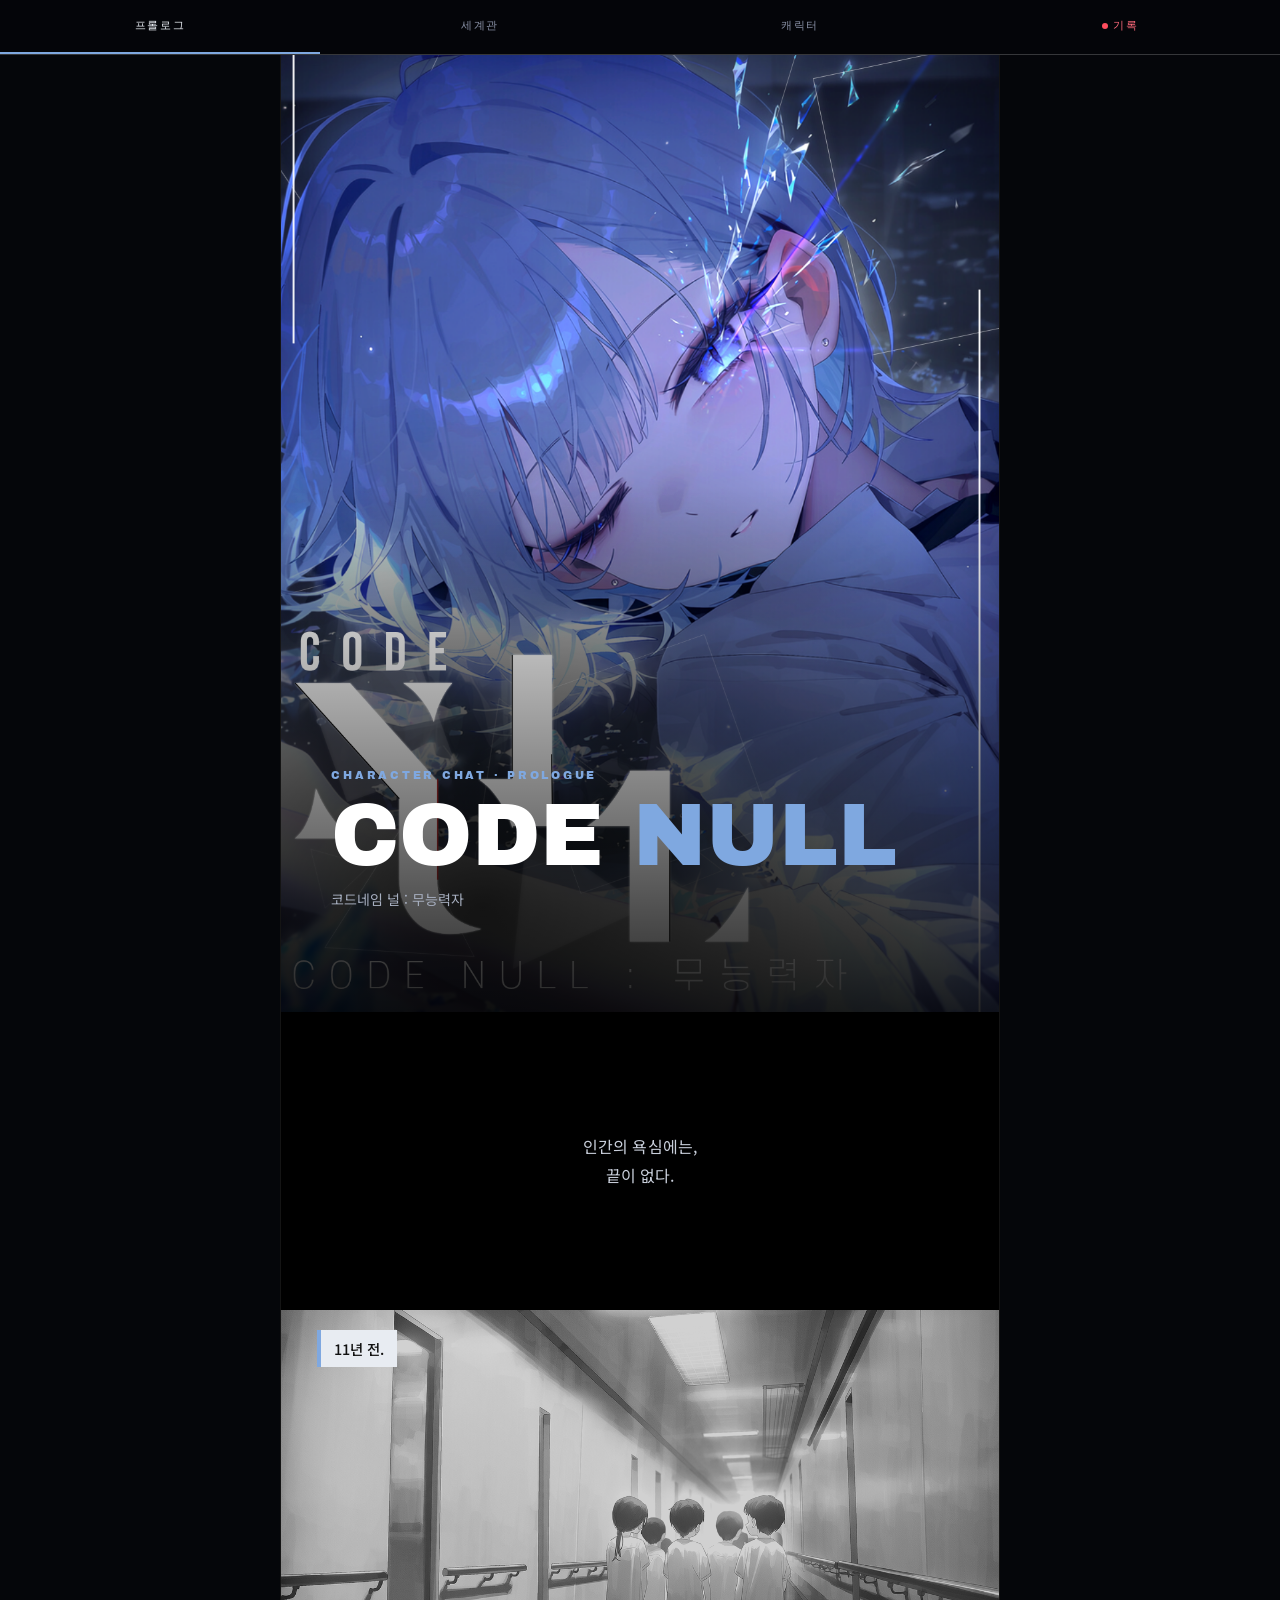
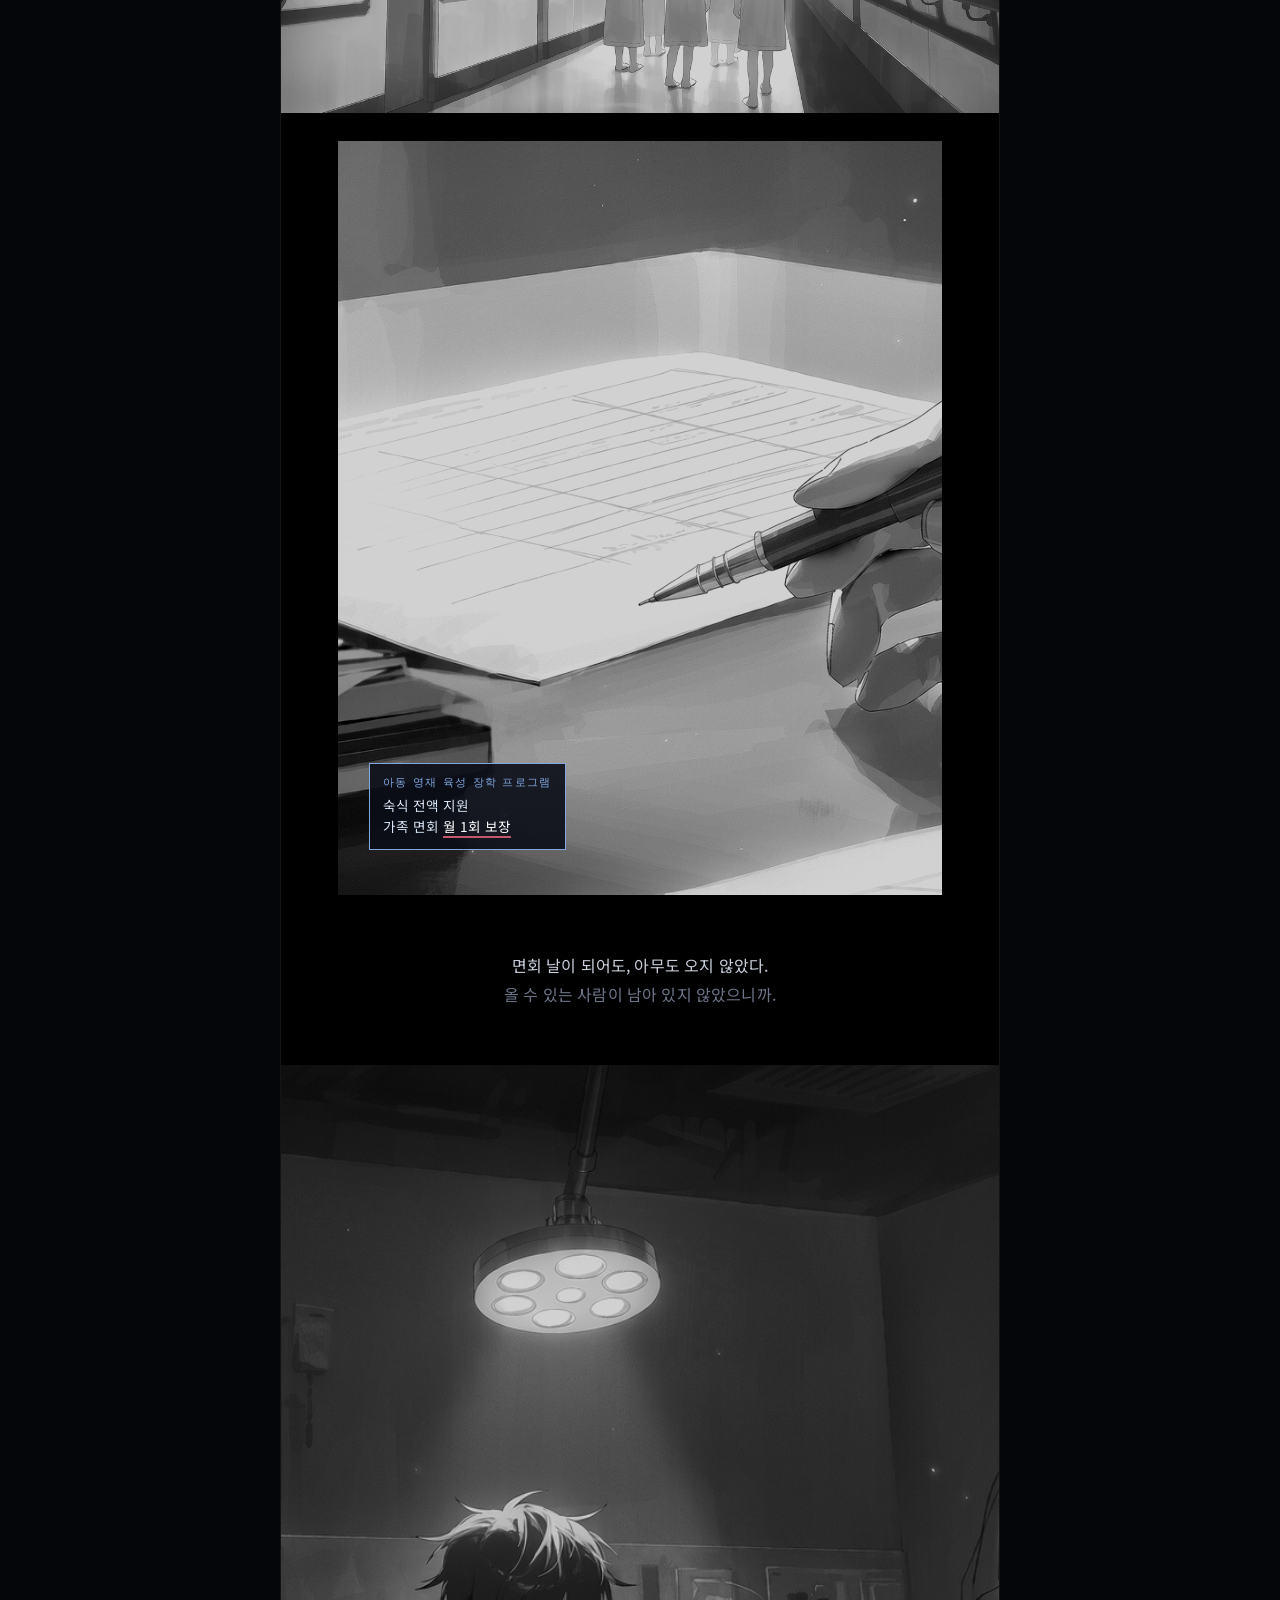
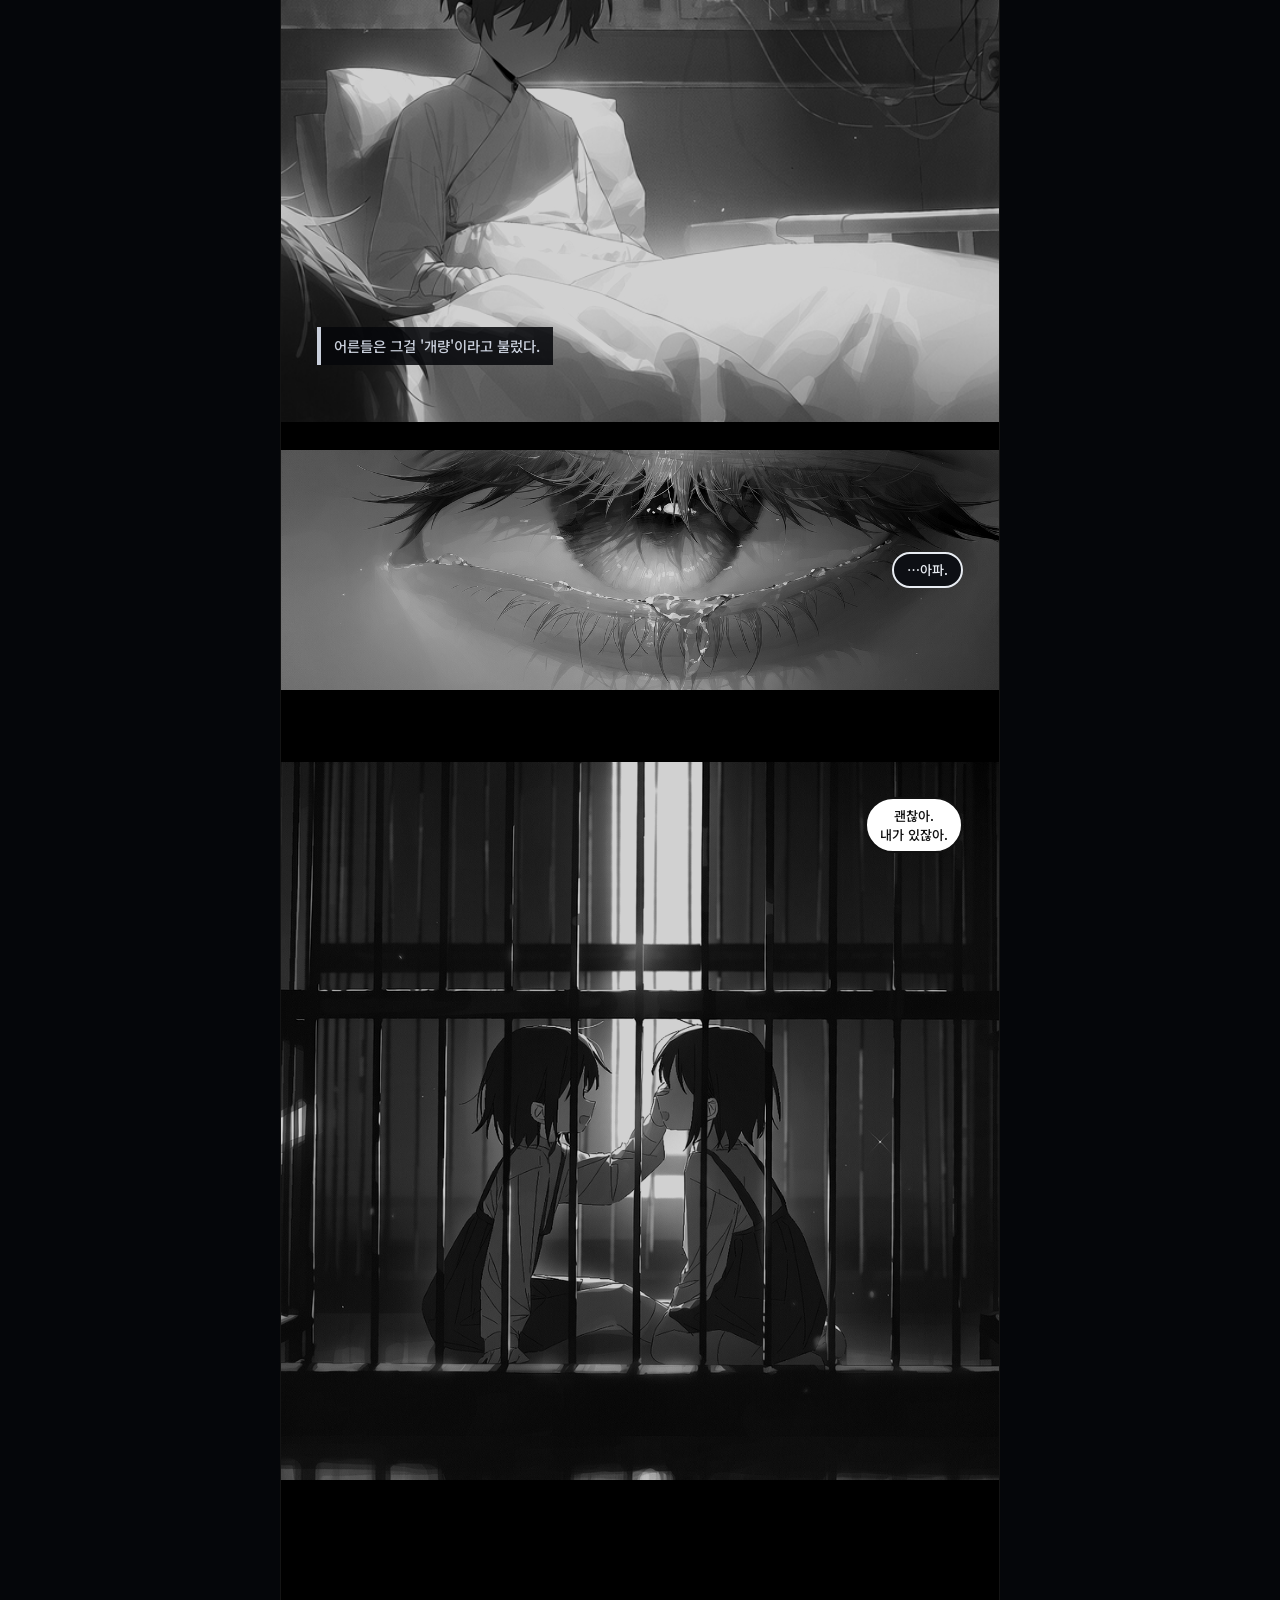
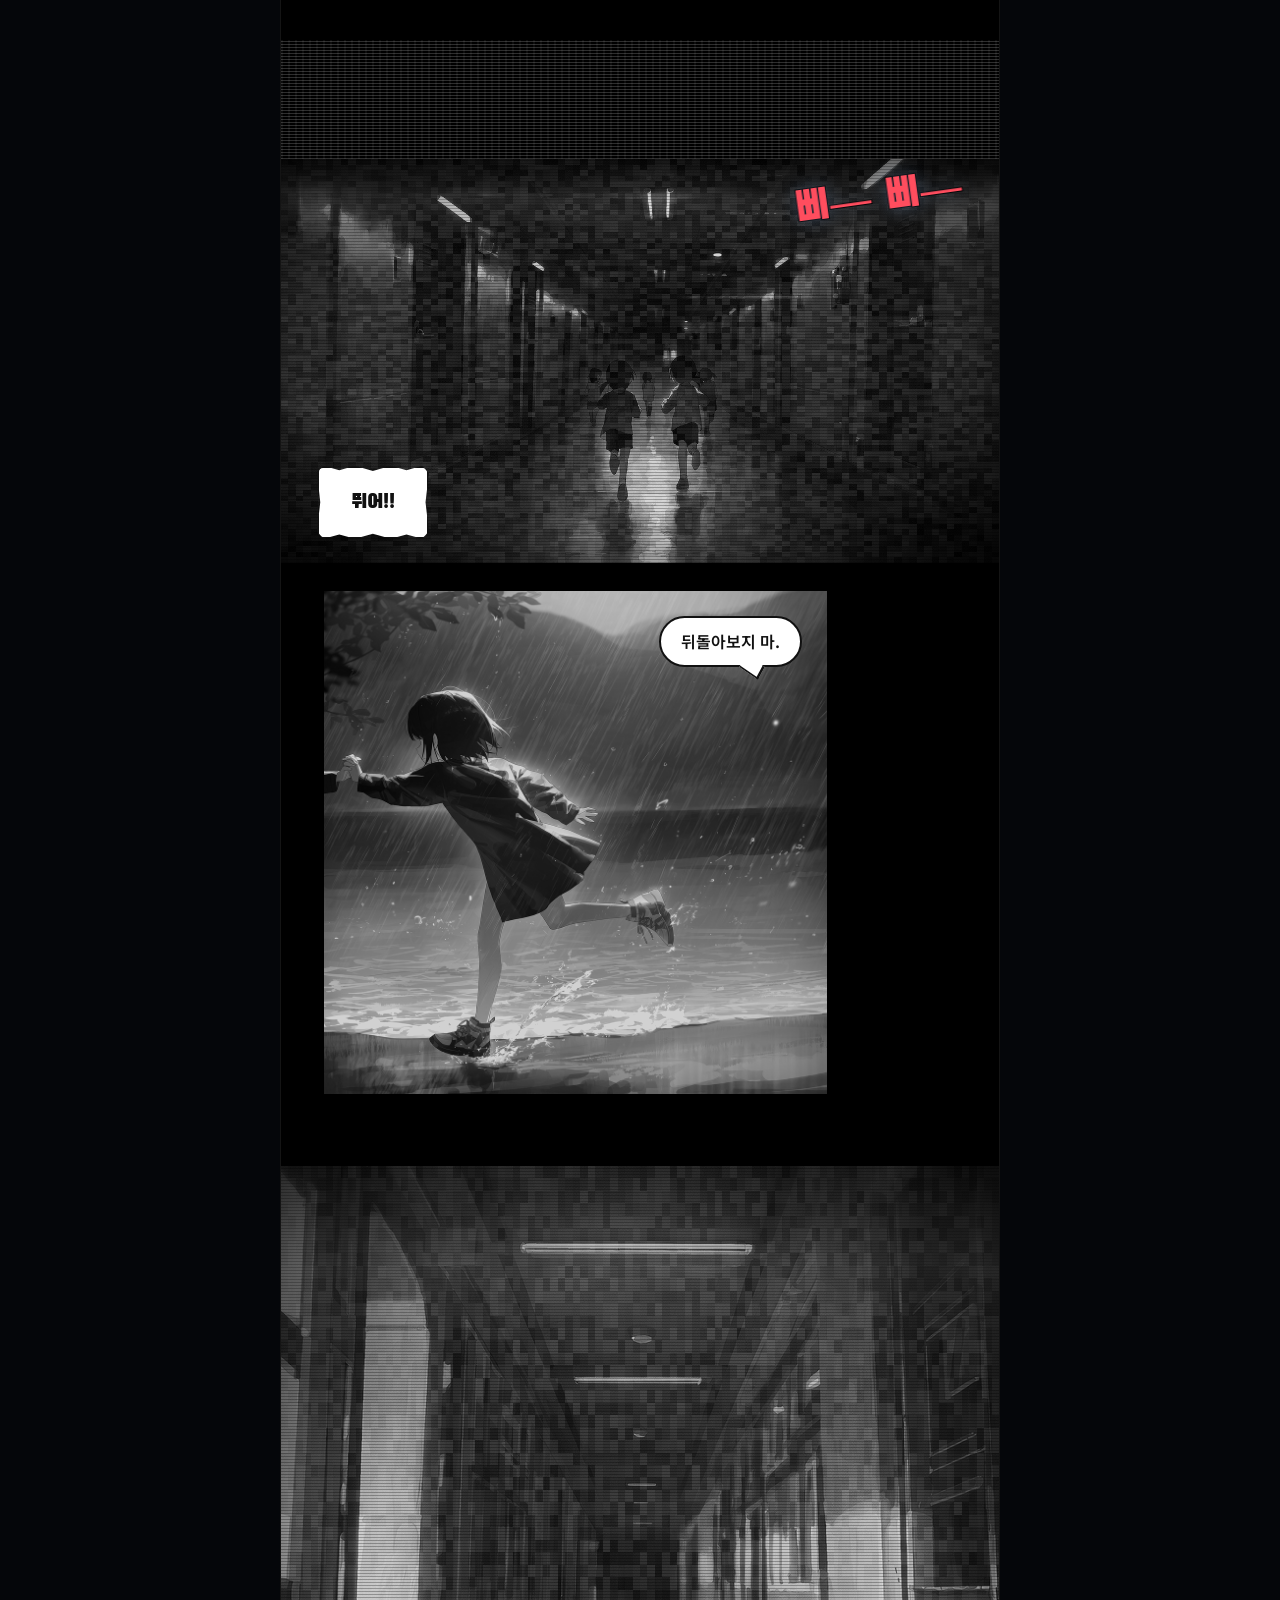
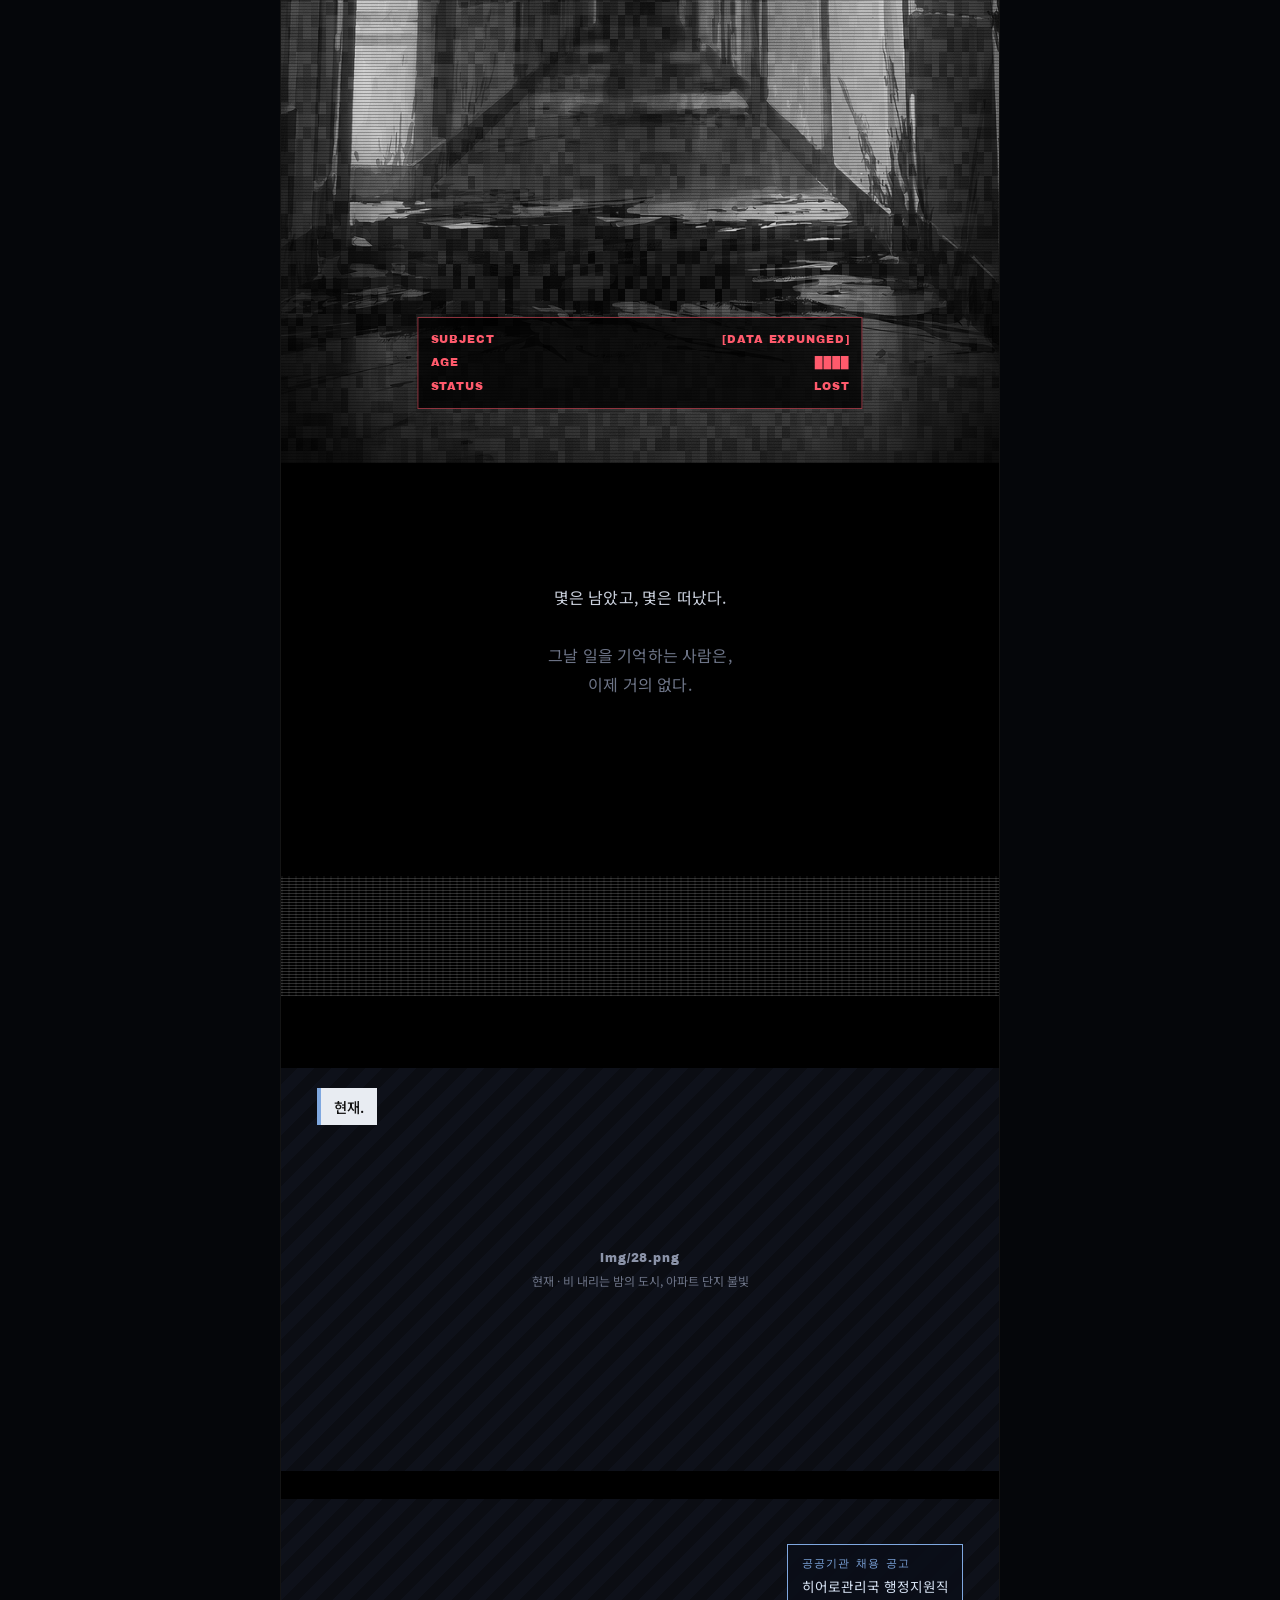
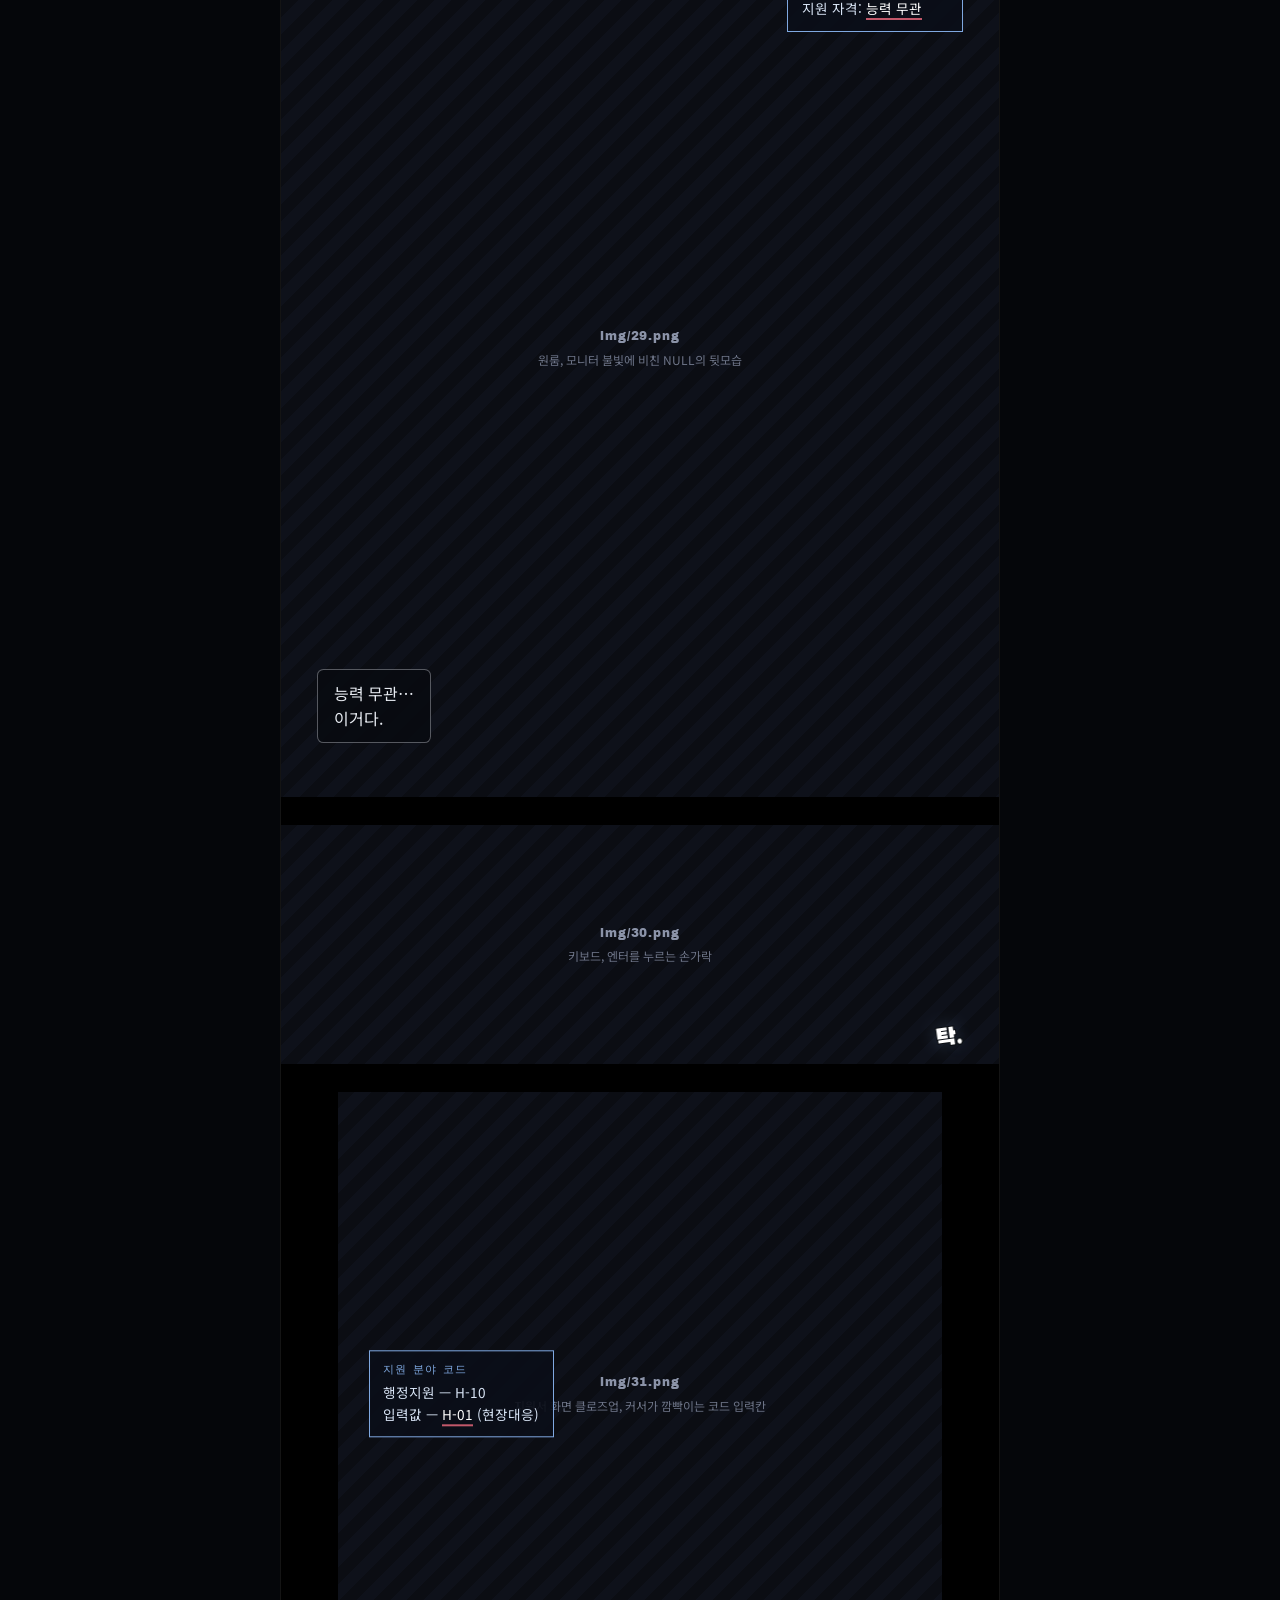
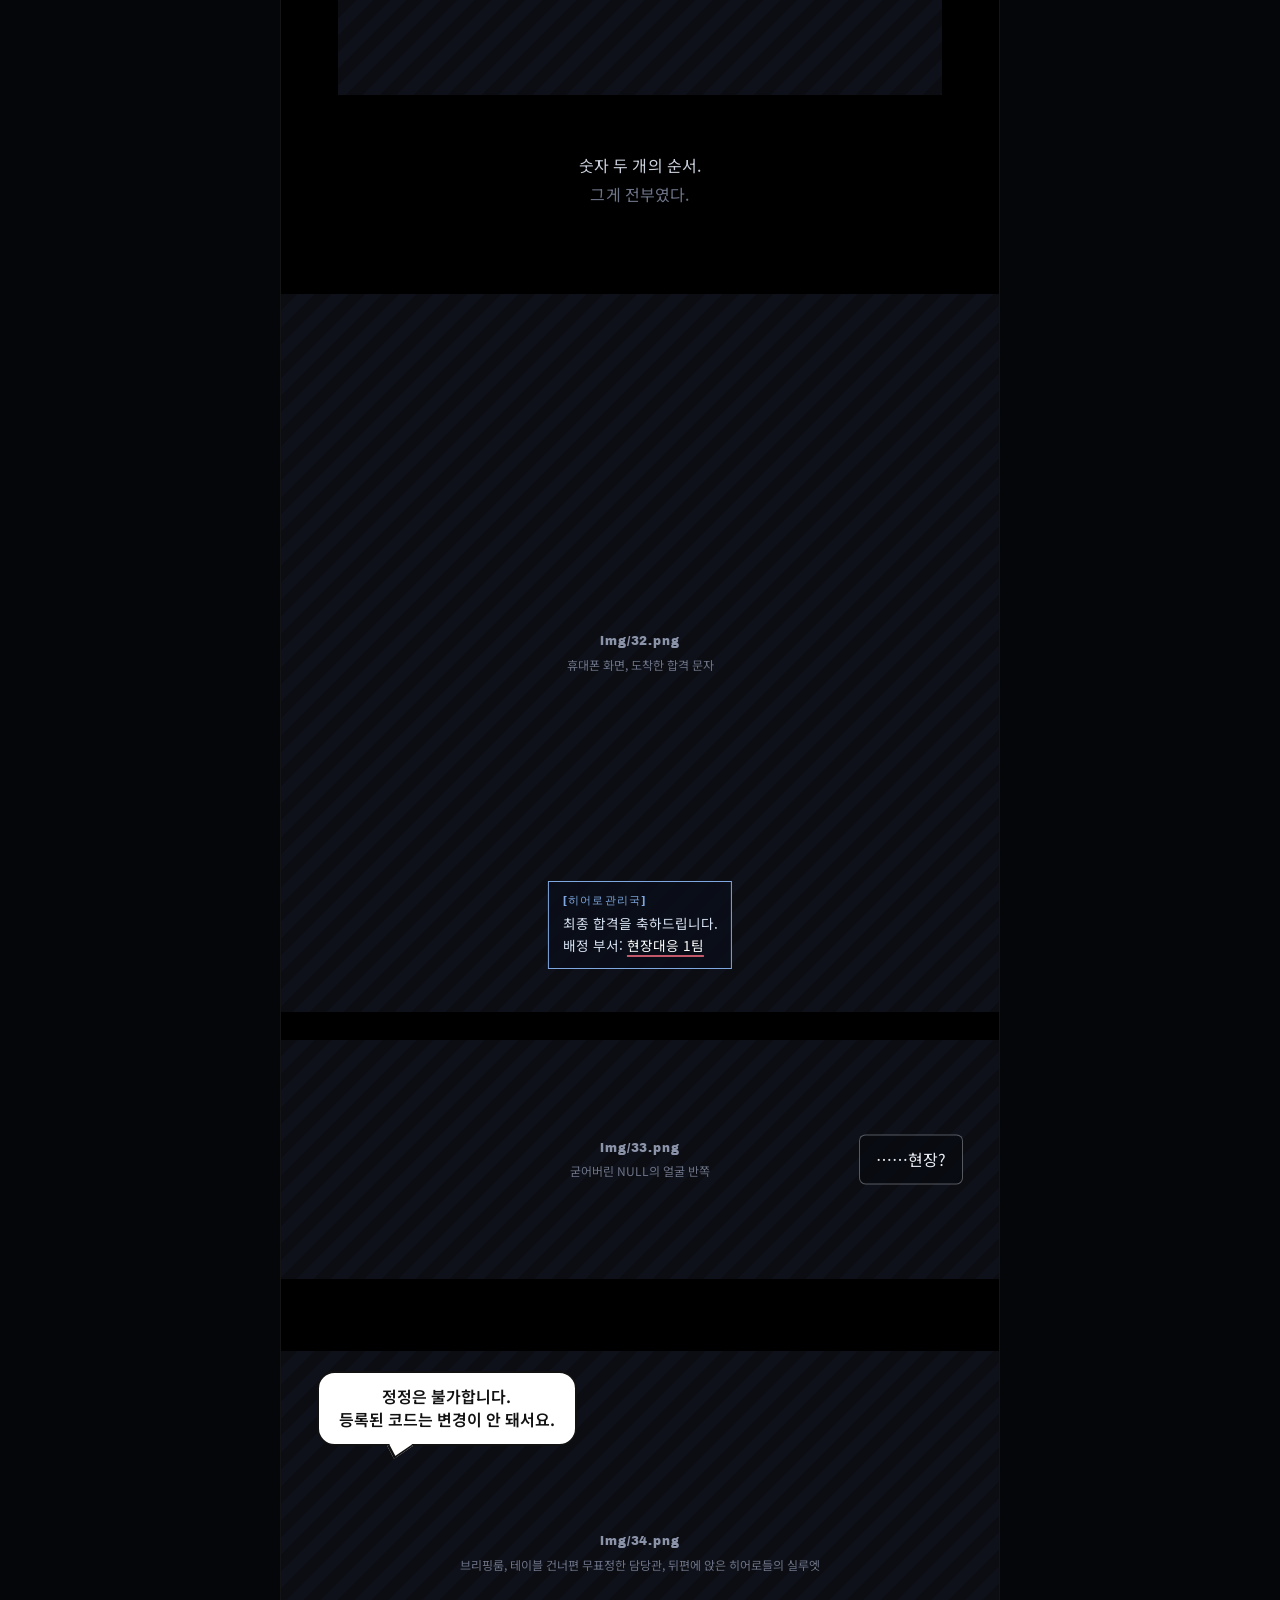
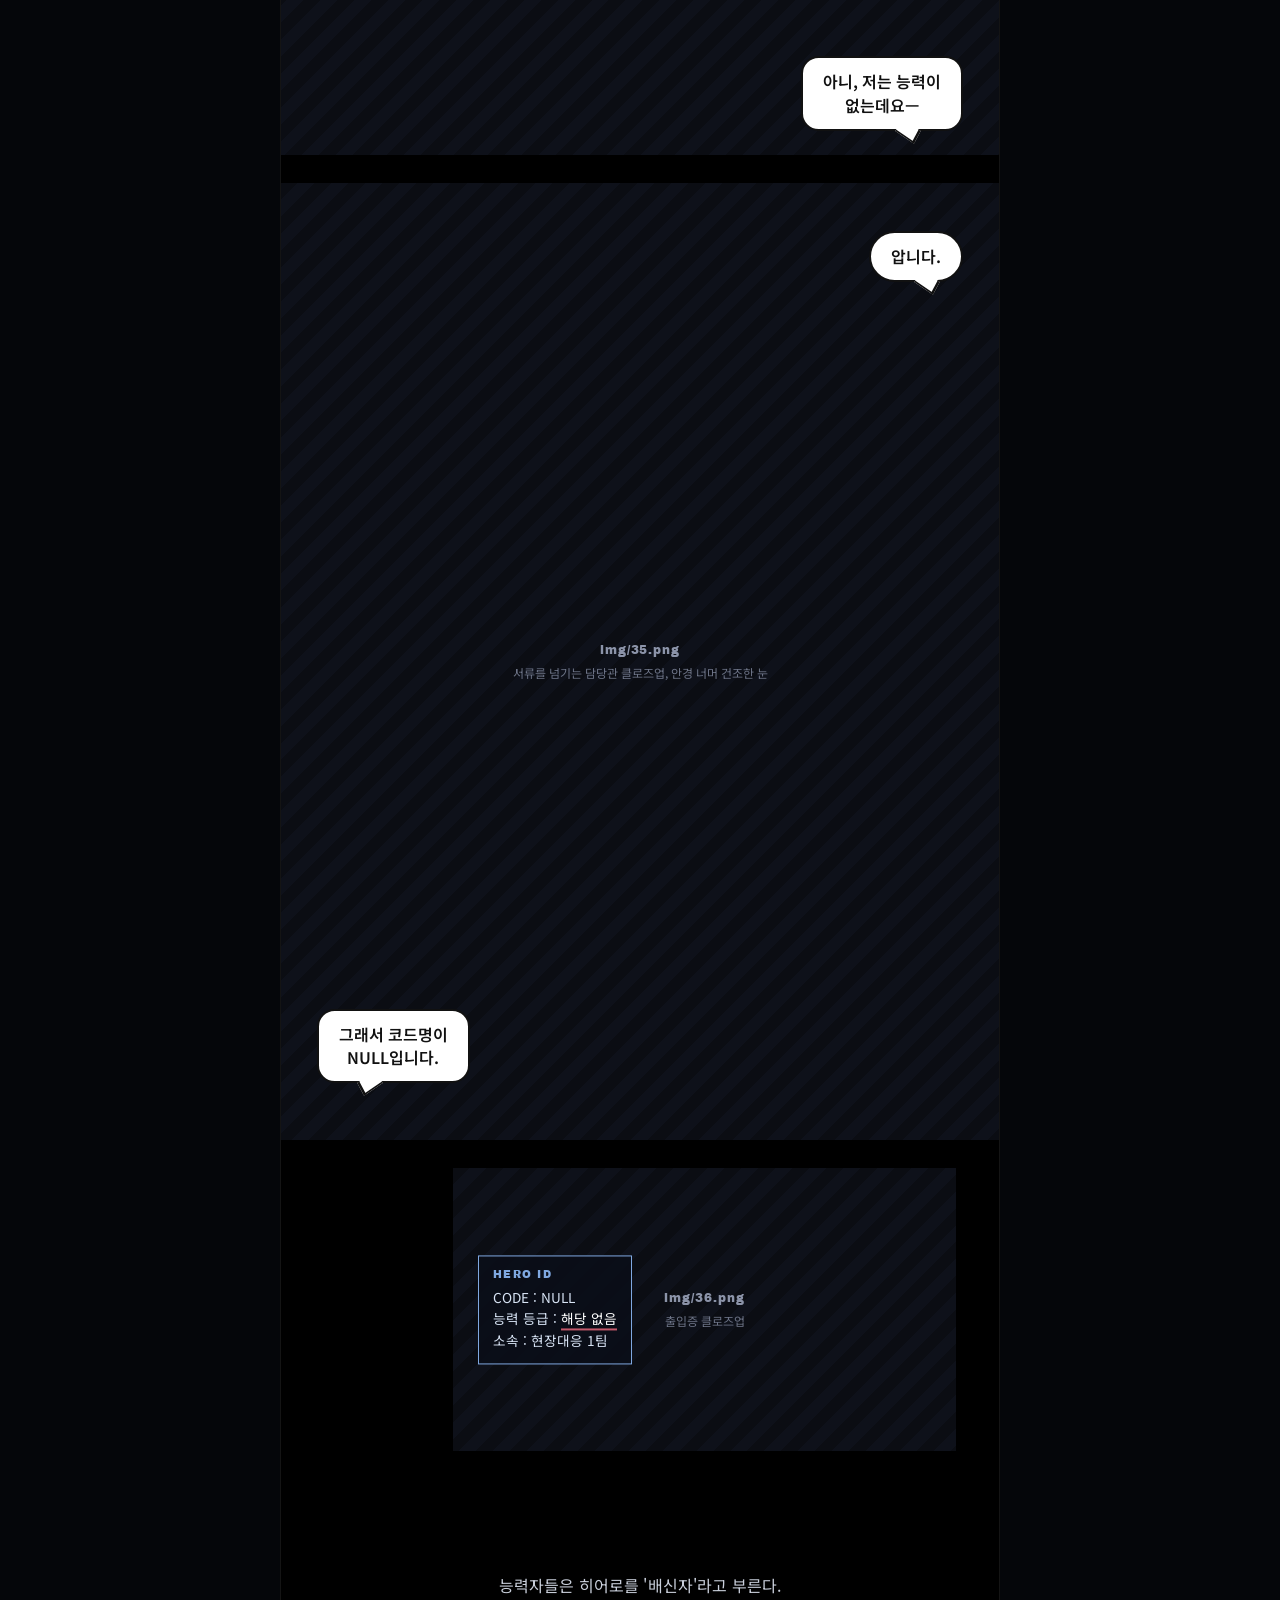
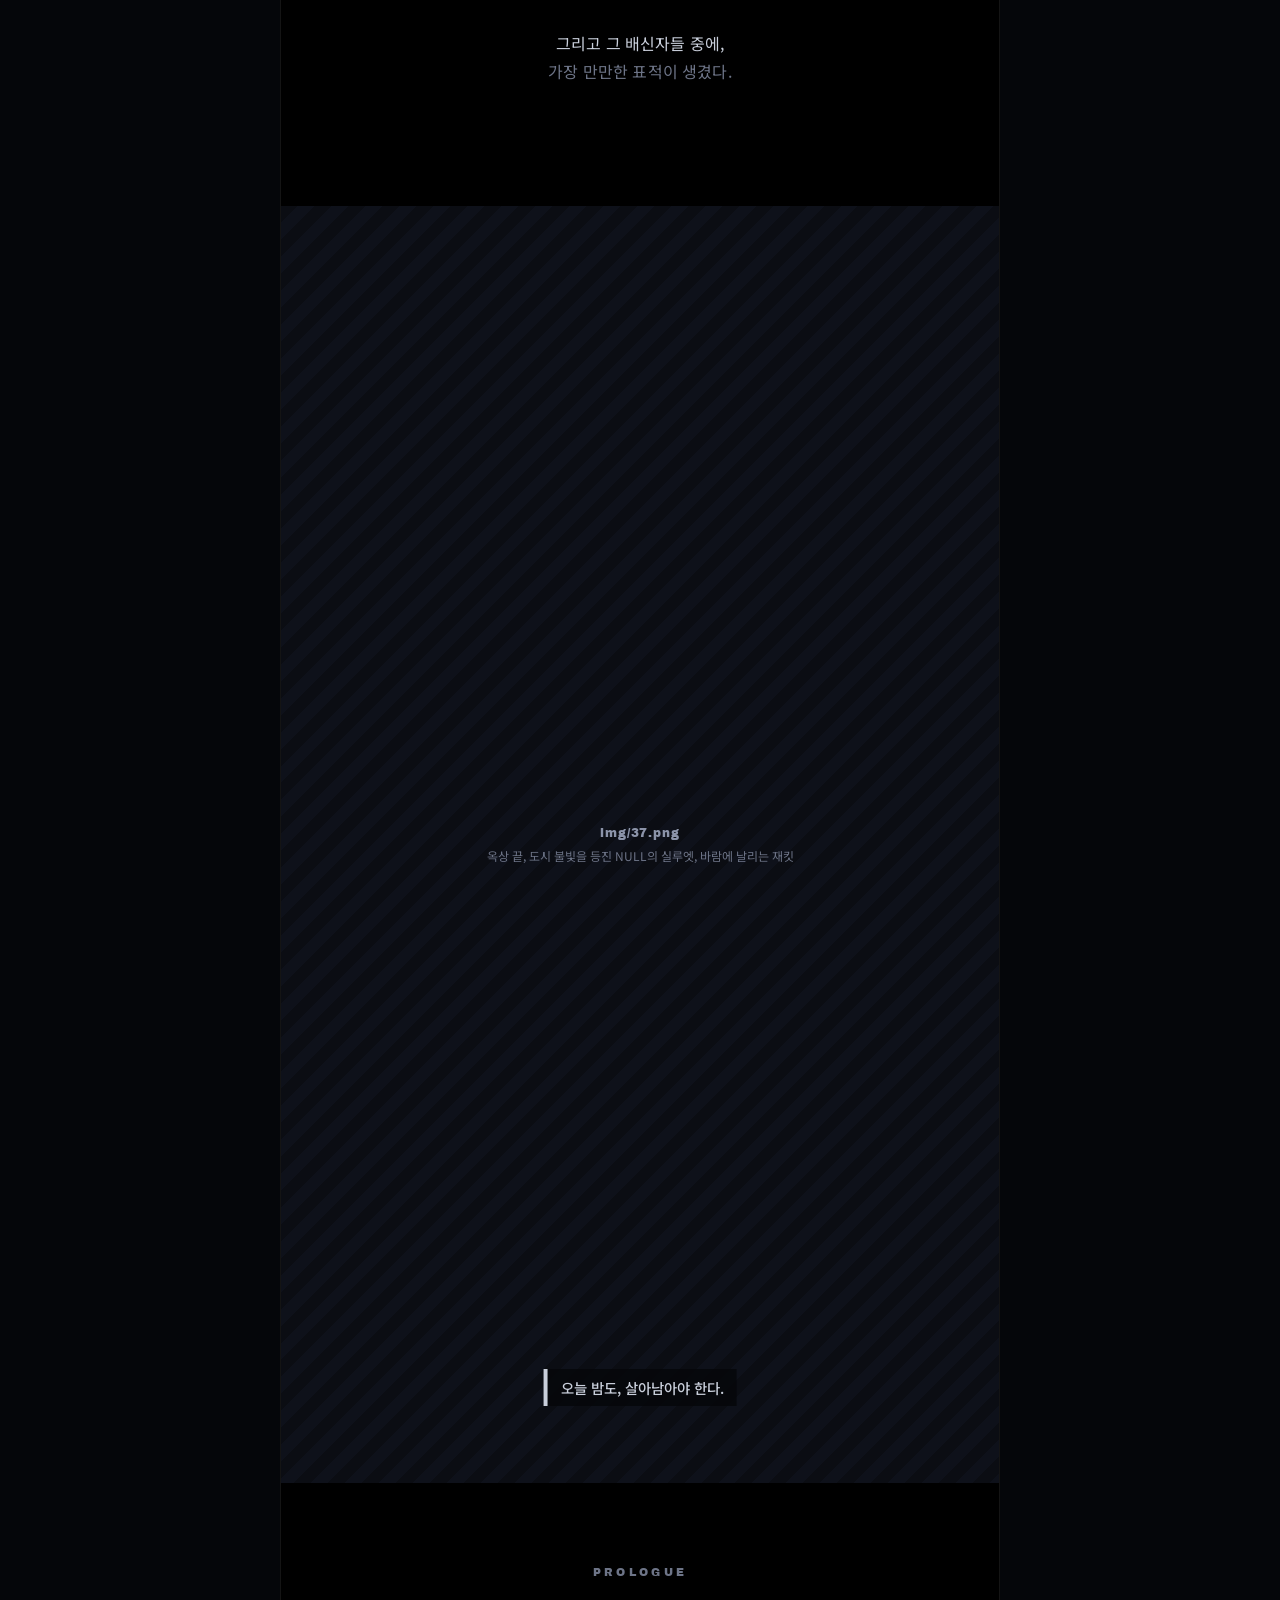
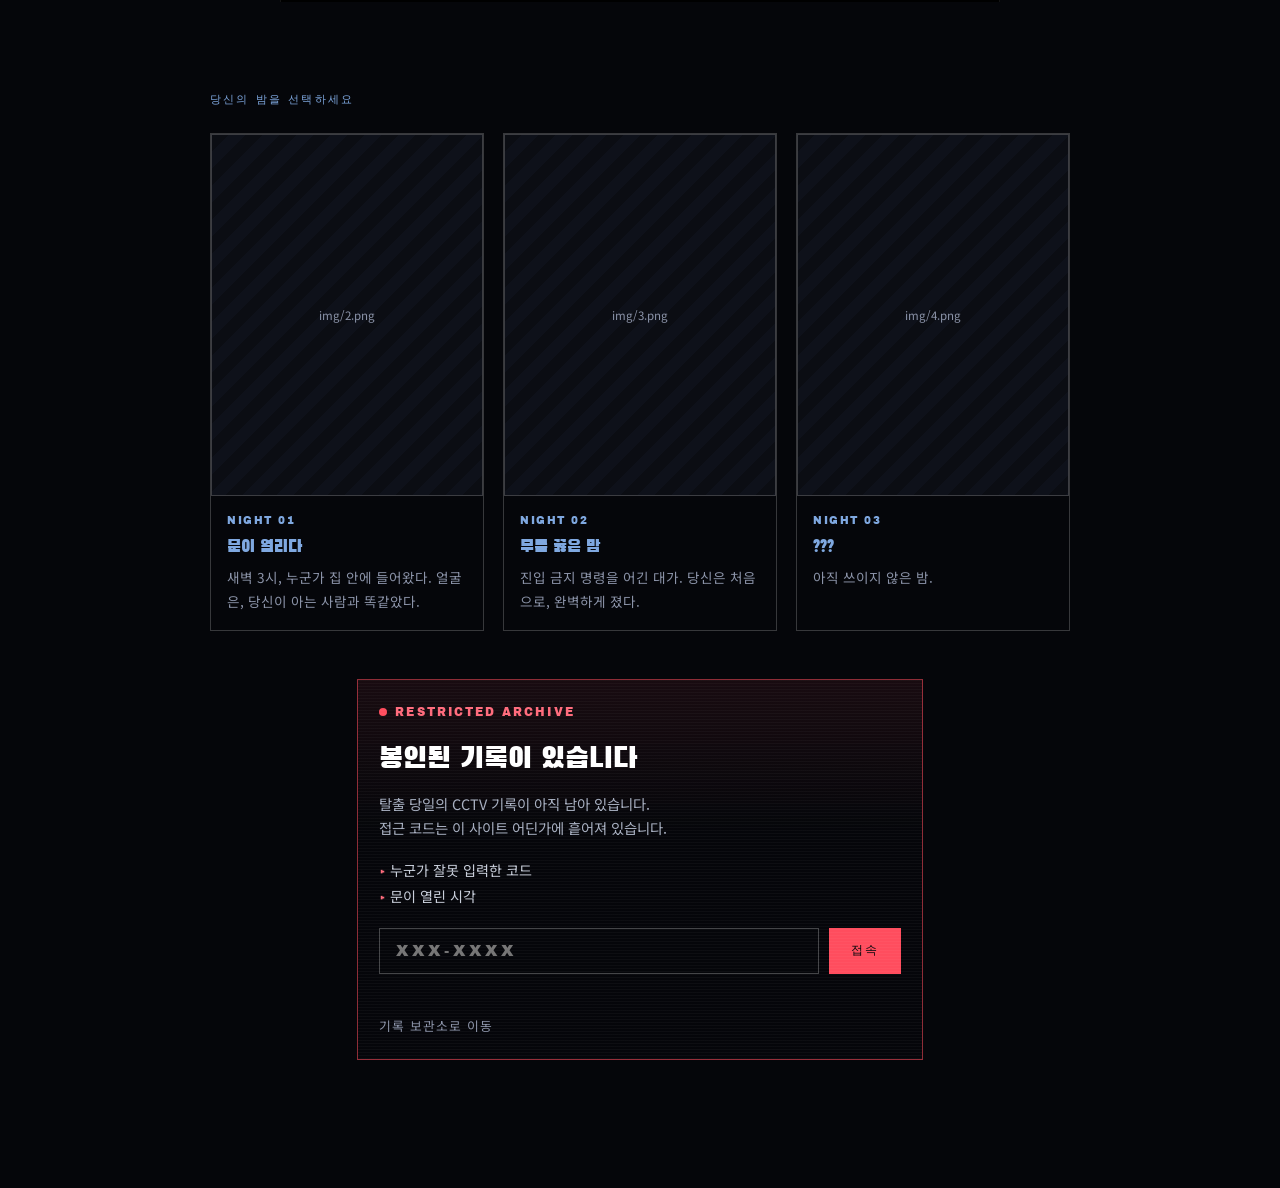
==== index.html @ 9e7a75a4 "Add files via upload" ====
<!DOCTYPE html>
<html lang="ko">
<head>
<meta charset="UTF-8">
<meta name="viewport" content="width=device-width, initial-scale=1, viewport-fit=cover">
<title>CODE NULL : 무능력자</title>
<link rel="stylesheet" href="css/style.css">
<link rel="stylesheet" href="css/webtoon.css">
</head>
<body>
<nav class="nav">
  <a href="index.html" class="active">프롤로그</a>
  <a href="world.html">세계관</a>
  <a href="characters.html">캐릭터</a>
  <a href="archive.html" class="lock">기록</a>
</nav>

<main class="strip">
  <section class="cut tall">
    <img src="img/1.png" alt="">
    <div class="ph"><b>img/1.png</b>표지 · 메인 비주얼 (NULL 또는 키 비주얼)</div>
    <div class="fade"></div>
    <div class="title"><div class="k">CHARACTER CHAT · PROLOGUE</div><div class="eng">CODE <span>NULL</span></div><p>코드네임 널 : 무능력자</p></div>
  </section>
  <div class="gut tall">인간의 욕심에는,<br>끝이 없다.</div>
  <section class="cut wide mono">
    <img src="img/20.png" alt="">
    <div class="ph"><b>img/20.png</b>하얀 복도에 줄지어 선 아이들의 뒷모습 (얼굴 X)</div>
    <div class="o tl cap " style="--i:0">11년 전.</div>
  </section>
  <div class="gap"></div>
  <section class="cut std inset mono">
    <img src="img/21.png" alt="">
    <div class="ph"><b>img/21.png</b>보호자 동의서 클로즈업, 펜을 쥔 어른의 손</div>
    <div class="o bl ui " style="--i:0"><span class="h">아동 영재 육성 장학 프로그램</span>숙식 전액 지원<br>가족 면회 <mark>월 1회 보장</mark></div>
  </section>
  <div class="gut">면회 날이 되어도, 아무도 오지 않았다.<br><span class="dim">올 수 있는 사람이 남아 있지 않았으니까.</span></div>
  <section class="cut tall mono">
    <img src="img/22.png" alt="">
    <div class="ph"><b>img/22.png</b>수술등 아래 결박된 작은 손목, 차가운 금속 기구</div>
    <div class="o bl cap dark" style="--i:0">어른들은 그걸 '개량'이라고 불렀다.</div>
  </section>
  <div class="gap"></div>
  <section class="cut strip-s mono">
    <img src="img/23.png" alt="">
    <div class="ph"><b>img/23.png</b>반쯤 감긴 아이의 눈 클로즈업, 눈가에 맺힌 눈물</div>
    <div class="o mr say small dark t-none" style="--i:0">…아파.</div>
  </section>
  <div class="gap m"></div>
  <section class="cut sq mono">
    <img src="img/24.png" alt="">
    <div class="ph"><b>img/24.png</b>철창 너머, 다른 아이의 머리를 쓰다듬는 작은 손 (얼굴 X)</div>
    <div class="o tr say small t-none" style="--i:0">괜찮아.<br>내가 있잖아.</div>
  </section>
  <div class="gap l"></div>
  <div class="cut static" aria-hidden="true"></div>
  <section class="cut wide mono fx">
    <img src="img/25.png" alt="">
    <div class="ph"><b>img/25.png</b>붉은 경보등이 도는 복도, 맨발로 달리는 여러 개의 발</div>
    <div class="o tr sfx red" style="--i:0">삐— 삐—</div>
    <div class="o bl say shout" style="--i:1">뛰어!!</div>
  </section>
  <div class="gap"></div>
  <section class="cut sq inset l mono">
    <img src="img/26.png" alt="">
    <div class="ph"><b>img/26.png</b>꽉 맞잡은 두 손 (누구의 손인지 알 수 없게)</div>
    <div class="o tr say t-r" style="--i:0">뒤돌아보지 마.</div>
  </section>
  <div class="gap m"></div>
  <section class="cut std mono fx">
    <img src="img/27.png" alt="">
    <div class="ph"><b>img/27.png</b>바닥에 떨어진 작은 신발 한 짝, 멀리 쓰러진 작은 실루엣</div>
    <div class="o bc redact" style="--i:0"><div><span>SUBJECT</span><span class="g">[DATA EXPUNGED]</span></div><div><span>AGE</span><span class="g">████</span></div><div><span>STATUS</span><span class="g">LOST</span></div></div>
  </section>
  <div class="gut tall">몇은 남았고, 몇은 떠났다.<br><br><span class="dim">그날 일을 기억하는 사람은,<br>이제 거의 없다.</span><br><br><span class="hid">그날의 기록은 지워지지 않았다. 열쇠는 두 개의 숫자.</span></div>
  <div class="cut static" aria-hidden="true"></div>
  <div class="gap m"></div>
  <section class="cut wide">
    <img src="img/28.png" alt="">
    <div class="ph"><b>img/28.png</b>현재 · 비 내리는 밤의 도시, 아파트 단지 불빛</div>
    <div class="o tl cap " style="--i:0">현재.</div>
  </section>
  <div class="gap"></div>
  <section class="cut std">
    <img src="img/29.png" alt="">
    <div class="ph"><b>img/29.png</b>원룸, 모니터 불빛에 비친 NULL의 뒷모습</div>
    <div class="o tr ui " style="--i:0"><span class="h">공공기관 채용 공고</span>히어로관리국 행정지원직<br>지원 자격: <mark>능력 무관</mark></div>
    <div class="o bl think " style="--i:1">능력 무관…<br>이거다.</div>
  </section>
  <div class="gap"></div>
  <section class="cut strip-s">
    <img src="img/30.png" alt="">
    <div class="ph"><b>img/30.png</b>키보드, 엔터를 누르는 손가락</div>
    <div class="o br sfx s" style="--i:0">탁.</div>
  </section>
  <div class="gap"></div>
  <section class="cut sq inset">
    <img src="img/31.png" alt="">
    <div class="ph"><b>img/31.png</b>지원서 화면 클로즈업, 커서가 깜빡이는 코드 입력칸</div>
    <div class="o ml ui " style="--i:0"><span class="h">지원 분야 코드</span>행정지원 — H-10<br>입력값 — <mark>H-01</mark> (현장대응)</div>
  </section>
  <div class="gut">숫자 두 개의 순서.<br><span class="dim">그게 전부였다.</span><br><span class="hid">첫 번째 숫자는 여기에 있다.</span></div>
  <section class="cut sq">
    <img src="img/32.png" alt="">
    <div class="ph"><b>img/32.png</b>휴대폰 화면, 도착한 합격 문자</div>
    <div class="o bc ui " style="--i:0"><span class="h">[히어로관리국]</span>최종 합격을 축하드립니다.<br>배정 부서: <mark>현장대응 1팀</mark></div>
  </section>
  <div class="gap"></div>
  <section class="cut strip-s">
    <img src="img/33.png" alt="">
    <div class="ph"><b>img/33.png</b>굳어버린 NULL의 얼굴 반쪽</div>
    <div class="o mr think " style="--i:0">……현장?</div>
  </section>
  <div class="gap m"></div>
  <section class="cut wide">
    <img src="img/34.png" alt="">
    <div class="ph"><b>img/34.png</b>브리핑룸, 테이블 건너편 무표정한 담당관, 뒤편에 앉은 히어로들의 실루엣</div>
    <div class="o tl say box" style="--i:0">정정은 불가합니다.<br>등록된 코드는 변경이 안 돼서요.</div>
    <div class="o br say box t-r" style="--i:1">아니, 저는 능력이<br>없는데요—</div>
  </section>
  <div class="gap"></div>
  <section class="cut tall">
    <img src="img/35.png" alt="">
    <div class="ph"><b>img/35.png</b>서류를 넘기는 담당관 클로즈업, 안경 너머 건조한 눈</div>
    <div class="o tr say t-r" style="--i:0">압니다.</div>
    <div class="o bl say box" style="--i:1">그래서 코드명이<br>NULL입니다.</div>
  </section>
  <div class="gap"></div>
  <section class="cut wide inset r">
    <img src="img/36.png" alt="">
    <div class="ph"><b>img/36.png</b>출입증 클로즈업</div>
    <div class="o ml ui " style="--i:0"><span class="h">HERO ID</span>CODE : NULL<br>능력 등급 : <mark>해당 없음</mark><br>소속 : 현장대응 1팀</div>
  </section>
  <div class="gut tall">능력자들은 히어로를 '배신자'라고 부른다.<br><br>그리고 그 배신자들 중에,<br><span class="dim">가장 만만한 표적이 생겼다.</span></div>
  <section class="cut xtall">
    <img src="img/37.png" alt="">
    <div class="ph"><b>img/37.png</b>옥상 끝, 도시 불빛을 등진 NULL의 실루엣, 바람에 날리는 재킷</div>
    <div class="o bc cap dark" style="--i:0">오늘 밤도, 살아남아야 한다.</div>
  </section>
  <div class="strip-end">PROLOGUE</div>
</main>

<section class="wrap routes-wrap">
  <div class="tag">당신의 밤을 선택하세요</div>
  <div class="routes">
    <a class="route-card" href="route-1.html">
      <div class="art" style="position:relative;"><img src="img/2.png" alt=""><div class="ph">img/2.png</div></div>
      <div class="cap"><div class="num">NIGHT 01</div><h3>문이 열리다</h3><p>새벽 3시, 누군가 집 안에 들어왔다. 얼굴은, 당신이 아는 사람과 똑같았다.</p></div>
    </a>
    <a class="route-card" href="route-2.html">
      <div class="art" style="position:relative;"><img src="img/3.png" alt=""><div class="ph">img/3.png</div></div>
      <div class="cap"><div class="num">NIGHT 02</div><h3>무릎 꿇은 밤</h3><p>진입 금지 명령을 어긴 대가. 당신은 처음으로, 완벽하게 졌다.</p></div>
    </a>
    <a class="route-card" href="route-3.html">
      <div class="art" style="position:relative;"><img src="img/4.png" alt=""><div class="ph">img/4.png</div></div>
      <div class="cap"><div class="num">NIGHT 03</div><h3>???</h3><p>아직 쓰이지 않은 밤.</p></div>
    </a>
  </div>
</section>

<section class="term">
  <div class="term-box">
    <div class="term-head"><span class="dot"></span>RESTRICTED ARCHIVE</div>
    <div class="term-title">봉인된 기록이 있습니다</div>
    <p class="term-desc">탈출 당일의 CCTV 기록이 아직 남아 있습니다.<br>접근 코드는 이 사이트 어딘가에 흩어져 있습니다.</p>
    <ul class="clues"><li>누군가 잘못 입력한 코드</li><li>문이 열린 시각</li></ul>
    <p class="more-hint" hidden>프롤로그의 서류와, 첫 번째 밤의 시계를 다시 보세요.</p>
    <form class="code-gate" autocomplete="off">
      <input type="text" placeholder="XXX-XXXX" maxlength="12" aria-label="접근 코드" spellcheck="false">
      <button type="submit">접속</button>
      <div class="msg" aria-live="polite"></div>
    </form>
    <a class="term-link" href="archive.html">기록 보관소로 이동</a>
  </div>
</section>

<script src="js/main.js"></script>
</body>
</html>
---- css/style.css ----
@import url('https://fonts.googleapis.com/css2?family=Black+Han+Sans&family=Archivo+Black&family=Noto+Sans+KR:wght@400;600;800&display=swap');

:root{
  --bg:#05060a; --ink:#101216; --paper:#eef2f8;
  --ice:#7fa8e0; --dim:#8b93a8; --red:#c2586a;
  --line:rgba(255,255,255,.2);
}
*{box-sizing:border-box;margin:0;padding:0;}
html{scroll-padding-top:60px;}
html,body{background:var(--bg);color:var(--paper);}
body{font-family:'Noto Sans KR',sans-serif;line-height:1.75;padding-bottom:4rem;}
a{color:inherit;text-decoration:none;}

/* nav */
.nav{
  position:sticky;top:0;z-index:50;display:flex;gap:0;
  background:rgba(5,6,10,.92);backdrop-filter:blur(6px);
  border-bottom:1px solid var(--line);
}
.nav a{
  flex:1;text-align:center;padding:1rem .5rem;
  font-family:'Archivo Black',sans-serif;font-size:.7rem;letter-spacing:.15em;
  color:var(--dim);border-bottom:2px solid transparent;
}
.nav a.active{color:var(--paper);border-bottom-color:var(--ice);}

/* generic */
.wrap{max-width:860px;margin:0 auto;padding:0 6vw;}
.tag{font-family:'Archivo Black',sans-serif;font-size:.68rem;letter-spacing:.2em;color:var(--ice);margin:2.5rem 0 1rem;}
h1,h2,h3{font-family:'Black Han Sans',sans-serif;font-weight:400;line-height:1.35;}
h1{font-size:clamp(1.8rem,6vw,2.8rem);}
h2{font-size:clamp(1.3rem,4vw,1.9rem);margin-bottom:.9rem;}
h3{font-size:1.05rem;color:var(--ice);margin-bottom:.4rem;}
p{color:var(--paper);margin-bottom:.9rem;}
p.dim{color:var(--dim);font-size:.92rem;}

.eng{font-family:'Archivo Black',sans-serif;font-size:clamp(2.2rem,10vw,4.4rem);line-height:.95;}
.eng span{color:var(--ice);}

/* image slot with graceful fallback for missing /img/N.png */
.art{position:relative;width:100%;aspect-ratio:4/5;overflow:hidden;background:#0b0d13;border:1px solid var(--line);}
.art img{width:100%;height:100%;object-fit:cover;display:block;}
.art .ph{
  display:none;position:absolute;inset:0;align-items:center;justify-content:center;
  flex-direction:column;gap:.5rem;color:var(--dim);font-size:.72rem;text-align:center;padding:1rem;
  background:repeating-linear-gradient(135deg,#0b0d13,#0b0d13 12px,#0e111a 12px,#0e111a 24px);
}
.art.noimg .ph{display:flex;}
.art.wide{aspect-ratio:16/10;}

/* dialogue blocks */
.line-block{margin:1.6rem 0;}
.who{font-family:'Archivo Black',sans-serif;font-size:.68rem;letter-spacing:.1em;color:var(--dim);margin-bottom:.35rem;}
.line{font-family:'Black Han Sans',sans-serif;font-size:1.05rem;color:var(--paper);}
.narr{color:var(--dim);font-style:normal;border-left:2px solid var(--ice);padding-left:1rem;}

/* route picker cards */
.routes{display:grid;grid-template-columns:1fr;gap:1.2rem;margin-top:1.5rem;}
@media(min-width:700px){.routes{grid-template-columns:repeat(3,1fr);}}
.route-card{border:1px solid var(--line);display:block;}
.route-card .art{aspect-ratio:3/4;}
.route-card .cap{padding:1rem;}
.route-card .cap .num{font-family:'Archivo Black',sans-serif;font-size:.65rem;letter-spacing:.15em;color:var(--ice);}
.route-card .cap h3{margin-top:.4rem;}
.route-card .cap p{font-size:.85rem;color:var(--dim);margin-bottom:0;}

/* roster grid */
.roster{display:grid;grid-template-columns:1fr;gap:1.4rem;margin-top:1.2rem;}
@media(min-width:700px){.roster{grid-template-columns:repeat(2,1fr);}}
.roster .person{border:1px solid var(--line);padding-bottom:1rem;}
.roster .person .info{padding:1rem 1.1rem 0;}

/* terms list */
.terms dt{font-family:'Black Han Sans',sans-serif;color:var(--ice);margin-top:1.3rem;}
.terms dd{color:var(--dim);margin-top:.3rem;font-size:.92rem;}

.btn{
  display:inline-block;margin-top:1.5rem;font-family:'Archivo Black',sans-serif;
  font-size:.75rem;letter-spacing:.12em;color:var(--bg);background:var(--ice);
  padding:.85rem 1.6rem;
}
.back{display:inline-block;margin-top:2rem;color:var(--dim);font-size:.82rem;}

.hero-section{
  padding:7vh 0 4vh;
  background:radial-gradient(circle at 25% 10%, rgba(127,168,224,.18), transparent 55%);
}
.note{font-size:.78rem;color:var(--dim);border-top:1px solid var(--line);margin-top:3rem;padding-top:1.2rem;}

/* ===== 웹툰 컷 패널 (프롤로그 / NIGHT 루트) ===== */
.panel{position:relative;width:100%;aspect-ratio:4/5;overflow:hidden;border-bottom:2px solid var(--line);background:#0b0d13;}
.panel.cover{aspect-ratio:3/4;}
.panel img{position:absolute;inset:0;width:100%;height:100%;object-fit:cover;display:block;}
.panel .ph{display:none;position:absolute;inset:0;align-items:center;justify-content:center;flex-direction:column;gap:.5rem;color:var(--dim);font-size:.75rem;text-align:center;padding:1rem;background:repeating-linear-gradient(135deg,#0b0d13,#0b0d13 12px,#0e111a 12px,#0e111a 24px);}
.panel.noimg .ph{display:flex;}
.panel .shade{position:absolute;inset:0;z-index:1;pointer-events:none;background:linear-gradient(to top, rgba(5,6,10,.92) 0%, rgba(5,6,10,.15) 42%, transparent 62%);}
.panel .num{position:absolute;top:.9rem;left:.9rem;z-index:3;font-family:'Archivo Black',sans-serif;font-size:.68rem;letter-spacing:.15em;color:var(--ink);background:var(--ice);padding:.28rem .6rem;}
.panel .cap-box{position:absolute;left:.9rem;z-index:3;max-width:78%;background:var(--paper);color:var(--ink);font-size:.82rem;font-weight:600;line-height:1.5;padding:.65rem .9rem;border:2px solid var(--ink);}
.panel .bubble{position:absolute;z-index:3;max-width:72%;background:var(--paper);color:var(--ink);font-family:'Black Han Sans',sans-serif;font-size:clamp(.95rem,2.6vw,1.15rem);line-height:1.4;padding:.9rem 1.1rem;border:2px solid var(--ink);}
.panel .bubble::after{content:"";position:absolute;width:16px;height:16px;background:var(--paper);border-right:2px solid var(--ink);border-bottom:2px solid var(--ink);}
.panel .bubble.tail-bl{bottom:-9px;left:2rem;}
.panel .bubble.tail-bl::after{bottom:8px;left:-8px;transform:rotate(135deg);}
.panel .bubble.tail-br{bottom:-9px;right:2rem;}
.panel .bubble.tail-br::after{bottom:8px;right:-8px;transform:rotate(45deg);}
.panel .title-ov{position:absolute;left:6vw;bottom:2.2rem;z-index:3;}
.panel .title-ov .eng{font-size:clamp(2.2rem,11vw,4.6rem);}
.top-r{top:1.1rem;right:1.1rem;}
.bottom-l{bottom:1.1rem;left:1.1rem;}
.bottom-r{bottom:1.1rem;right:1.1rem;}
.mid-l{top:50%;left:1.1rem;transform:translateY(-50%);}
.routes-wrap{padding:3rem 0;}

/* ===== 세계관 위키 스타일 ===== */
.wiki-hero{position:relative;width:100%;aspect-ratio:21/9;overflow:hidden;border-bottom:1px solid var(--line);}
.wiki-hero img{position:absolute;inset:0;width:100%;height:100%;object-fit:cover;}
.wiki-hero .ph{position:absolute;inset:0;}
.wiki-hero .ov{position:absolute;inset:0;z-index:2;background:linear-gradient(to top, rgba(5,6,10,.92), transparent 65%);display:flex;align-items:flex-end;padding:2rem 6vw;}
.infobox{border:1px solid var(--line);background:#0b0d13;padding:1.2rem 1.3rem;margin:2rem 0;}
.infobox .row{display:flex;justify-content:space-between;gap:1rem;font-size:.85rem;padding:.55rem 0;border-bottom:1px solid var(--line);}
.infobox .row:last-child{border-bottom:none;}
.infobox .row span:first-child{color:var(--dim);}
.entry-grid{display:grid;grid-template-columns:1fr;gap:1rem;margin-top:1.2rem;}
@media(min-width:700px){.entry-grid{grid-template-columns:repeat(2,1fr);}}
.entry{border:1px solid var(--line);padding:1.1rem 1.2rem;}
.entry .idx{font-family:'Archivo Black',sans-serif;font-size:.65rem;color:var(--ice);letter-spacing:.15em;}

/* ===== 과거 회상 컷 (실루엣/저채도) ===== */
.panel.flashback .shade{background:linear-gradient(to top, rgba(5,6,10,.95) 0%, rgba(5,6,10,.35) 50%, rgba(5,6,10,.1) 100%);}
.panel.flashback .ph{filter:grayscale(1) contrast(1.1);}
.panel .narr-line{position:absolute;left:6vw;right:6vw;bottom:1.4rem;z-index:3;color:var(--dim);font-size:.85rem;text-align:center;letter-spacing:.04em;}

/* ===== REDACTED / 정보 비공개 글리치 ===== */
.redact-box{
  position:absolute;z-index:3;left:6vw;right:6vw;bottom:1.6rem;
  border:1px solid rgba(194,88,106,.5);background:rgba(5,6,10,.75);
  padding:1rem 1.1rem;font-family:'Archivo Black',sans-serif;font-size:.7rem;
  letter-spacing:.08em;color:#c2586a;
}
.redact-box .r-row{display:flex;justify-content:space-between;padding:.25rem 0;}
.redact-box .glitch{animation:glitchText 1.4s infinite steps(2,end);}
@keyframes glitchText{
  0%,100%{opacity:1;transform:translateX(0);}
  20%{opacity:.6;transform:translateX(-2px);}
  40%{opacity:1;transform:translateX(2px);}
  60%{opacity:.5;}
  80%{opacity:1;transform:translateX(-1px);}
}
.panel.redacted::before{
  content:"";position:absolute;inset:0;z-index:2;pointer-events:none;mix-blend-mode:overlay;
  background:repeating-linear-gradient(0deg,rgba(255,255,255,.04) 0px,transparent 1px,transparent 3px);
  animation:scan 2.5s linear infinite;
}
@keyframes scan{0%{background-position-y:0;}100%{background-position-y:120px;}}

/* ===== CCTV / 보안 아카이브 ===== */
.gate{min-height:100vh;display:flex;align-items:center;justify-content:center;flex-direction:column;padding:6vh 6vw;text-align:center;}
.gate .tag{margin-bottom:1.2rem;}
.gate input{
  margin-top:1.6rem;background:#0b0d13;border:1px solid var(--line);color:var(--paper);
  font-family:'Archivo Black',sans-serif;letter-spacing:.2em;font-size:.95rem;
  padding:.9rem 1rem;text-align:center;width:min(280px,80vw);
}
.gate button{
  margin-top:1rem;display:block;margin-left:auto;margin-right:auto;
  font-family:'Archivo Black',sans-serif;font-size:.75rem;letter-spacing:.12em;
  color:var(--bg);background:var(--ice);padding:.8rem 1.8rem;border:none;cursor:pointer;
}
.gate .err{color:#c2586a;font-size:.78rem;margin-top:.9rem;min-height:1.2em;}

.cctv-wrap{display:none;}
.cctv-wrap.show{display:block;}
.cctv{position:relative;width:100%;aspect-ratio:4/3;overflow:hidden;background:#000;border-bottom:1px solid var(--line);filter:grayscale(.3) contrast(1.15) brightness(.85);}
.cctv .ph{position:absolute;inset:0;display:flex;align-items:center;justify-content:center;color:#5a6070;font-size:.75rem;background:repeating-linear-gradient(135deg,#050608,#050608 12px,#0a0c10 12px,#0a0c10 24px);}
.cctv::after{
  content:"";position:absolute;inset:0;pointer-events:none;mix-blend-mode:overlay;
  background:repeating-linear-gradient(0deg,rgba(255,255,255,.06) 0px,transparent 1px,transparent 2px);
  animation:scan 1.8s linear infinite;
}
.cctv .hud{position:absolute;inset:0;z-index:4;padding:.8rem;font-family:'Archivo Black',sans-serif;font-size:.65rem;letter-spacing:.08em;color:#d8dde6;}
.cctv .rec{position:absolute;top:.8rem;left:.8rem;display:flex;align-items:center;gap:.4rem;}
.cctv .rec .dot{width:7px;height:7px;border-radius:50%;background:#e23a4e;animation:blink 1s infinite;}
@keyframes blink{50%{opacity:.2;}}
.cctv .ts{position:absolute;bottom:.8rem;right:.8rem;}
.cctv .cam{position:absolute;top:.8rem;right:.8rem;}

/* ===== PC: 웹툰 컷을 중앙 세로 컬럼으로 고정 ===== */
@media(min-width:768px){
  .panel,.cctv{max-width:720px;margin-left:auto;margin-right:auto;border-left:1px solid var(--line);border-right:1px solid var(--line);}
  .panel .title-ov{left:1.5rem;}
  .panel .narr-line{left:1.5rem;right:1.5rem;}
  .redact-box{left:1.5rem;right:1.5rem;}
}

/* ===== CCTV / FX 이미지 효과 (흑백 · 노이즈 · 스캔라인 · 글리치) ===== */
.cctv{filter:none;background:#000;}
.cctv::after{display:none;}
.cctv .ph{display:none;}
.cctv.noimg .ph{display:flex;}
.fx{position:relative;overflow:hidden;}
.cctv img:not(.fxg),.fx img:not(.fxg){
  position:absolute;inset:0;width:100%;height:100%;object-fit:cover;display:block;
  filter:grayscale(1) contrast(1.25) brightness(.8);
  animation:fxFlicker 3.2s infinite steps(1,end), fxShake var(--gd,6s) var(--gdel,0s) infinite steps(1,end);
}
.fxl{position:absolute;inset:0;pointer-events:none;z-index:3;}
.fxl.noise{width:100%;height:100%;opacity:.13;mix-blend-mode:screen;image-rendering:pixelated;}
.fxl.scan{background:repeating-linear-gradient(0deg,rgba(0,0,0,.28) 0 1px,transparent 1px 3px);}
.fxl.vig{background:radial-gradient(ellipse at center,transparent 55%,rgba(0,0,0,.75) 100%);}
.fxl.roll{inset:auto 0 auto 0;height:22%;background:linear-gradient(to bottom,transparent,rgba(255,255,255,.07),transparent);animation:fxRoll 5.5s linear infinite;}
.fxg{position:absolute;inset:0;width:100%;height:100%;object-fit:cover;pointer-events:none;mix-blend-mode:screen;opacity:0;z-index:2;}
.fxg.r{filter:grayscale(1) sepia(1) hue-rotate(-50deg) saturate(3) contrast(1.2);animation:fxGlitchA var(--gd,6s) var(--gdel,0s) infinite steps(1,end);}
.fxg.c{filter:grayscale(1) sepia(1) hue-rotate(150deg) saturate(3) contrast(1.2);animation:fxGlitchB var(--gd,6s) var(--gdel,0s) infinite steps(1,end);}
.noimg .fxg{display:none;}
@keyframes fxFlicker{0%,100%{opacity:1}47%{opacity:.92}48%{opacity:.78}49%{opacity:1}}
@keyframes fxRoll{from{top:-25%}to{top:110%}}
@keyframes fxShake{0%,86%,100%{transform:none}88%{transform:translate(-3px,1px)}91%{transform:translate(4px,-1px)}94%{transform:translate(-2px,0)}}
@keyframes fxGlitchA{0%,86%,100%{opacity:0;transform:none;clip-path:inset(0)}87%{opacity:.5;transform:translateX(-7px);clip-path:inset(18% 0 62% 0)}90%{opacity:.5;transform:translateX(6px);clip-path:inset(55% 0 20% 0)}93%{opacity:.4;transform:translateX(-4px);clip-path:inset(38% 0 35% 0)}96%{opacity:0}}
@keyframes fxGlitchB{0%,86%,100%{opacity:0;transform:none;clip-path:inset(0)}88%{opacity:.5;transform:translateX(7px);clip-path:inset(62% 0 18% 0)}91%{opacity:.5;transform:translateX(-6px);clip-path:inset(15% 0 60% 0)}94%{opacity:.4;transform:translateX(4px);clip-path:inset(42% 0 33% 0)}96%{opacity:0}}
@media(prefers-reduced-motion:reduce){
  .cctv img:not(.fxg),.fx img:not(.fxg),.fxg,.fxl.roll{animation:none;}
  .fxg{display:none;}
}
.panel .fxl{z-index:2;}

/* ===== 자리표시: 이미지가 정말 없을 때만 보이기 ===== */
.ph{display:none !important;}
.noimg > .ph{display:flex !important;}
.wiki-hero .ph{align-items:center;justify-content:center;color:var(--dim);font-size:.75rem;
  background:repeating-linear-gradient(135deg,#0b0d13 0 12px,#0e111a 12px 24px);}

/* ===== 상단 탭: 기록 보관소 ===== */
.nav a.lock{color:#ff6b7c;}
.nav a.lock::before{content:"";display:inline-block;width:6px;height:6px;border-radius:50%;background:#ff4d5e;margin-right:.45em;vertical-align:middle;animation:blink 1.4s infinite;}
.archive-open .nav a.lock{color:var(--dim);}
.archive-open .nav a.lock::before{background:#7fa8e0;animation:none;}

/* ===== 접근 터미널 ===== */
.term{max-width:720px;margin:0 auto;padding:0 6vw 4rem;}
.term-box{border:1px solid rgba(255,77,94,.55);background:linear-gradient(180deg,rgba(255,77,94,.08),rgba(5,6,10,.6) 40%);
  padding:1.4rem 1.3rem 1.3rem;position:relative;overflow:hidden;}
.term-box::before{content:"";position:absolute;inset:0;pointer-events:none;
  background:repeating-linear-gradient(0deg,rgba(255,255,255,.03) 0 1px,transparent 1px 3px);}
.term-head{display:flex;align-items:center;gap:.55rem;font-family:'Archivo Black',sans-serif;font-size:.72rem;letter-spacing:.18em;color:#ff6b7c;}
.term-head .dot{width:8px;height:8px;border-radius:50%;background:#ff4d5e;animation:blink 1s infinite;}
.term-title{font-family:'Black Han Sans',sans-serif;font-size:clamp(1.3rem,4.6vw,1.8rem);margin:.8rem 0 .4rem;color:#fff;}
.term-desc{color:#a7afc0;font-size:.9rem;line-height:1.7;margin-bottom:1rem;}
.clues{list-style:none;margin:0 0 1.1rem;padding:0;color:#c9cfdb;font-size:.88rem;line-height:1.9;}
.clues li::before{content:"▸ ";color:#ff6b7c;}
.more-hint{color:#7fa8e0;font-size:.82rem;margin:-.4rem 0 1rem;}

form.code-gate{display:flex;flex-wrap:wrap;gap:.6rem;}
form.code-gate input{flex:1 1 180px;min-width:0;background:#05060a;border:1px solid rgba(255,255,255,.25);color:#fff;
  font-family:'Archivo Black',monospace;letter-spacing:.25em;font-size:1rem;padding:.85rem 1rem;text-transform:uppercase;}
form.code-gate input:focus{outline:none;border-color:#ff6b7c;box-shadow:0 0 0 3px rgba(255,77,94,.2);}
form.code-gate button{background:#ff4d5e;color:#05060a;border:none;cursor:pointer;font-family:'Archivo Black',sans-serif;
  font-size:.78rem;letter-spacing:.15em;padding:.85rem 1.4rem;}
form.code-gate button:hover{background:#ff7383;}
form.code-gate .msg{flex-basis:100%;min-height:1.3em;font-family:'Archivo Black',monospace;font-size:.75rem;letter-spacing:.1em;color:#ff6b7c;}
form.code-gate.ok .msg{color:#7fe0b0;}
form.code-gate.ok input{border-color:#7fe0b0;}
form.code-gate.bad input{animation:shake .35s;}
@keyframes shake{20%{transform:translateX(-6px)}40%{transform:translateX(6px)}60%{transform:translateX(-4px)}80%{transform:translateX(3px)}}
.term-link{display:inline-block;margin-top:1rem;color:var(--dim);font-size:.8rem;letter-spacing:.08em;}
.term.granted .term-box{border-color:rgba(127,224,176,.5);}

/* 열람 상태 전환 */
.archive-gated{display:none;}
.archive-open .archive-gated{display:block;}
.archive-open .archive-gate{display:none;}

/* 정답 순간 화면 글리치 */
.glitch-flash{animation:flash .9s steps(2,end);}
@keyframes flash{0%{filter:none}15%{filter:invert(1) hue-rotate(160deg)}30%{filter:none;transform:translateX(4px)}45%{filter:contrast(2) saturate(0)}60%{transform:translateX(-4px)}100%{filter:none;transform:none}}

/* 드래그해야 보이는 숨은 글씨 (ARG 단서) */
.hid{color:#000;background:#000;user-select:text;}
.hid::selection{color:#ff6b7c;background:#1a1d26;}

@media(prefers-reduced-motion:reduce){.glitch-flash,form.code-gate.bad input,.nav a.lock::before,.term-head .dot{animation:none;}}
---- css/webtoon.css ----
/* =========================================================
   WEBTOON STRIP — 하나의 세로 스트립으로 이어지는 컷 구성
   ========================================================= */
.strip{
  max-width:720px;margin:0 auto;background:#000;
  font-family:'Noto Sans KR',sans-serif;
  --fs:clamp(13px,3.5vw,16px);
}

/* ---------- 컷 ---------- */
.cut{position:relative;width:100%;overflow:hidden;background:#0b0d13;}
.cut > img{position:absolute;inset:0;width:100%;height:100%;object-fit:cover;display:block;}
.cut.wide{aspect-ratio:16/9;}
.cut.std{aspect-ratio:4/5;}
.cut.sq{aspect-ratio:1/1;}
.cut.tall{aspect-ratio:3/4;}
.cut.xtall{aspect-ratio:9/16;}
.cut.strip-s{aspect-ratio:3/1;}            /* 가로로 얇은 띠 컷 (눈, 손 클로즈업) */
.cut.inset{width:84%;margin:0 auto;outline:2px solid #e8ecf2;outline-offset:-2px;}
.cut.inset.l{margin:0 auto 0 6%;width:70%;}
.cut.inset.r{margin:0 6% 0 auto;width:70%;}
.cut.mono > img{filter:grayscale(1) contrast(1.15) brightness(.82);}

/* 이미지 없을 때: 장면 설명이 보이는 자리 */
.cut .ph{
  position:absolute;inset:0;display:none;flex-direction:column;align-items:center;justify-content:center;
  gap:.35rem;padding:1.2rem;text-align:center;color:#6d7487;font-size:12px;line-height:1.5;
  background:repeating-linear-gradient(135deg,#0b0d13 0 12px,#0e111a 12px 24px);
}
.cut .ph b{font-family:'Archivo Black',sans-serif;color:#8b93a8;letter-spacing:.08em;font-weight:400;}
.cut.noimg .ph{display:flex;}

/* ---------- 컷 사이 여백 (검은 거터) ---------- */
.strip .gap{height:28px;}
.strip .gap.m{height:72px;}
.strip .gap.l{height:160px;}
.strip .gap.xl{height:260px;}
.strip .gut{                                       /* 여백 위에 떠 있는 내레이션/대사 */
  position:relative;padding:56px 10%;text-align:center;color:#c9cfdb;
  font-size:var(--fs);line-height:1.8;letter-spacing:.01em;
}
.strip .gut.tall{padding:120px 10%;}
.strip .gut .dim{color:#6d7487;}
.strip .gut.left{text-align:left;}
.strip .gut.right{text-align:right;}

/* ---------- 텍스트 요소 공통 위치 ---------- */
.cut .o{position:absolute;z-index:5;}
.strip .tl{top:5%;left:5%;} .strip .tr{top:5%;right:5%;} .strip .tc{top:5%;left:50%;transform:translateX(-50%);}
.strip .bl{bottom:6%;left:5%;} .strip .br{bottom:6%;right:5%;} .strip .bc{bottom:6%;left:50%;transform:translateX(-50%);}
.strip .ml{top:50%;left:5%;transform:translateY(-50%);} .strip .mr{top:50%;right:5%;transform:translateY(-50%);}

/* 말풍선 (대사) */
.strip .say{
  max-width:62%;background:#fff;color:#111;border:2px solid #111;
  border-radius:999px;padding:.75em 1.25em;font-size:var(--fs);font-weight:600;line-height:1.45;
  text-align:center;word-break:keep-all;
}
.strip .say.box{border-radius:1.1em;}
.strip .say::after{                                  /* 꼬리: 기본 아래-왼쪽 */
  content:"";position:absolute;bottom:-11px;left:28%;width:16px;height:16px;background:#fff;
  border-right:2px solid #111;border-bottom:2px solid #111;transform:skewX(-25deg) rotate(45deg);
}
.strip .say.t-r::after{left:auto;right:28%;transform:skewX(25deg) rotate(45deg);}
.strip .say.t-up::after{bottom:auto;top:-11px;transform:rotate(225deg);}
.strip .say.t-none::after{display:none;}
.strip .say.shout{border-radius:.3em;font-family:'Black Han Sans',sans-serif;font-weight:400;font-size:calc(var(--fs)*1.25);
  clip-path:polygon(0 8%,6% 0,20% 6%,34% 0,50% 7%,66% 0,80% 6%,94% 0,100% 10%,97% 50%,100% 90%,94% 100%,80% 94%,66% 100%,50% 93%,34% 100%,20% 94%,6% 100%,0 90%,3% 50%);
  padding:1em 1.6em;}
.strip .say.shout::after{display:none;}
.strip .say.small{font-size:calc(var(--fs)*.82);padding:.5em 1em;font-weight:500;}
.strip .say.dark{background:#0d0f14;color:#e8ecf2;border-color:#e8ecf2;}
.strip .say.dark::after{background:#0d0f14;border-color:#e8ecf2;}

/* 속마음 (독백) — 꼬리 없는 반투명 사각 */
.strip .think{
  max-width:64%;background:rgba(8,10,16,.82);color:#e8ecf2;border:1px solid rgba(232,236,242,.35);
  border-radius:.4em;padding:.7em 1em;font-size:var(--fs);line-height:1.55;word-break:keep-all;
}

/* 내레이션 박스 */
.strip .cap{
  max-width:72%;background:#e8ecf2;color:#111;padding:.55em .9em;font-size:calc(var(--fs)*.9);
  font-weight:500;line-height:1.5;word-break:keep-all;border-left:4px solid var(--ice,#7fa8e0);
}
.strip .cap.dark{background:rgba(5,6,10,.85);color:#c9cfdb;border-left-color:#c9cfdb;}

/* 화면 속 텍스트 (문자, 서류, 모니터) */
.strip .ui{
  max-width:78%;background:rgba(10,14,24,.9);color:#d8e4f5;border:1px solid #7fa8e0;
  padding:.8em 1em;font-size:calc(var(--fs)*.85);line-height:1.6;font-family:'Noto Sans KR',sans-serif;
}
.strip .ui .h{display:block;font-family:'Archivo Black',sans-serif;font-size:.78em;letter-spacing:.12em;color:#7fa8e0;margin-bottom:.3em;}
.strip .ui s{color:#c2586a;}
.strip .ui mark{background:none;color:#fff;border-bottom:2px solid #c2586a;}

/* 효과음 */
.strip .sfx{
  font-family:'Black Han Sans',sans-serif;color:#fff;font-size:calc(var(--fs)*2.6);line-height:1;
  -webkit-text-stroke:2px #000;paint-order:stroke fill;transform:rotate(-8deg);letter-spacing:.02em;
  text-shadow:0 0 18px rgba(127,168,224,.35);
}
.strip .sfx.s{font-size:calc(var(--fs)*1.5);}
.strip .sfx.red{color:#ff4d5e;}

/* 표지/타이틀 컷 */
.cut .title{position:absolute;left:7%;bottom:9%;z-index:5;}
.cut .title .k{font-family:'Archivo Black',sans-serif;font-size:11px;letter-spacing:.25em;color:#7fa8e0;margin-bottom:.7rem;}
.cut .title h1{font-family:'Black Han Sans',sans-serif;font-weight:400;font-size:clamp(28px,8vw,52px);line-height:1.15;color:#fff;}
.cut .title .eng{font-family:'Archivo Black',sans-serif;font-size:clamp(40px,13vw,88px);line-height:.92;color:#fff;}
.cut .title .eng span{color:#7fa8e0;}
.cut .title p{margin-top:.6rem;color:#a7afc0;font-size:14px;}
.cut .fade{position:absolute;inset:0;z-index:1;pointer-events:none;background:linear-gradient(to top,rgba(0,0,0,.85),transparent 55%);}

/* 정보 말소 박스 */
.strip .redact{
  font-family:'Archivo Black',sans-serif;font-size:11px;letter-spacing:.08em;color:#ff5a6c;
  background:rgba(0,0,0,.8);border:1px solid rgba(255,90,108,.55);padding:.9em 1.1em;min-width:62%;
}
.strip .redact div{display:flex;justify-content:space-between;gap:1.5em;padding:.2em 0;}
.strip .redact .g{animation:glitchText 1.4s infinite steps(2,end);}

/* 화면 전환: 노이즈 띠 */
.cut.static{aspect-ratio:6/1;background:#000;}
.cut.static::before{content:"";position:absolute;inset:0;
  background:repeating-linear-gradient(0deg,rgba(255,255,255,.18) 0 1px,transparent 1px 3px),
             repeating-linear-gradient(90deg,rgba(255,255,255,.05) 0 2px,transparent 2px 7px);
  animation:scan 1.2s linear infinite;}

/* 끝 */
.strip-end{padding:80px 0 20px;text-align:center;color:#6d7487;font-family:'Archivo Black',sans-serif;font-size:11px;letter-spacing:.3em;}

@media(min-width:768px){
  .strip{border-left:1px solid rgba(255,255,255,.08);border-right:1px solid rgba(255,255,255,.08);}
}

/* ===== 스크롤 등장 애니메이션 ===== */
.reveal-on .strip .cut:not(.static),
.reveal-on .strip .gut,
.reveal-on .strip .strip-end{opacity:0;transform:translateY(28px);transition:opacity .8s ease,transform .8s cubic-bezier(.2,.7,.2,1);}
.reveal-on .strip .cut.in,
.reveal-on .strip .gut.in,
.reveal-on .strip .strip-end.in{opacity:1;transform:none;}
.reveal-on .strip .cut > img{transition:filter 1.2s ease;}
.reveal-on .strip .cut:not(.in) > img{filter:brightness(.35) blur(2px);}
.reveal-on .strip .cut.mono:not(.in) > img{filter:grayscale(1) brightness(.35) blur(2px);}
/* 말풍선·내레이션은 컷이 뜬 뒤 하나씩 (--i: 컷 안에서의 순서) */
.reveal-on .strip .cut .o{opacity:0;scale:.92;transition:opacity .45s ease,scale .45s cubic-bezier(.3,1.6,.5,1);}
.reveal-on .strip .cut.in .o{opacity:1;scale:1;transition-delay:calc(.35s + var(--i,0) * .5s);}
.reveal-on .strip .cut.in .sfx{animation:sfxPop .5s calc(.3s + var(--i,0) * .5s) both;}
@keyframes sfxPop{0%{opacity:0;scale:1.6}60%{opacity:1;scale:.95}100%{opacity:1;scale:1}}
.reveal-on .strip .cut.inset{transform:translateY(28px) scale(.97);}
.reveal-on .strip .cut.inset.in{transform:none;}
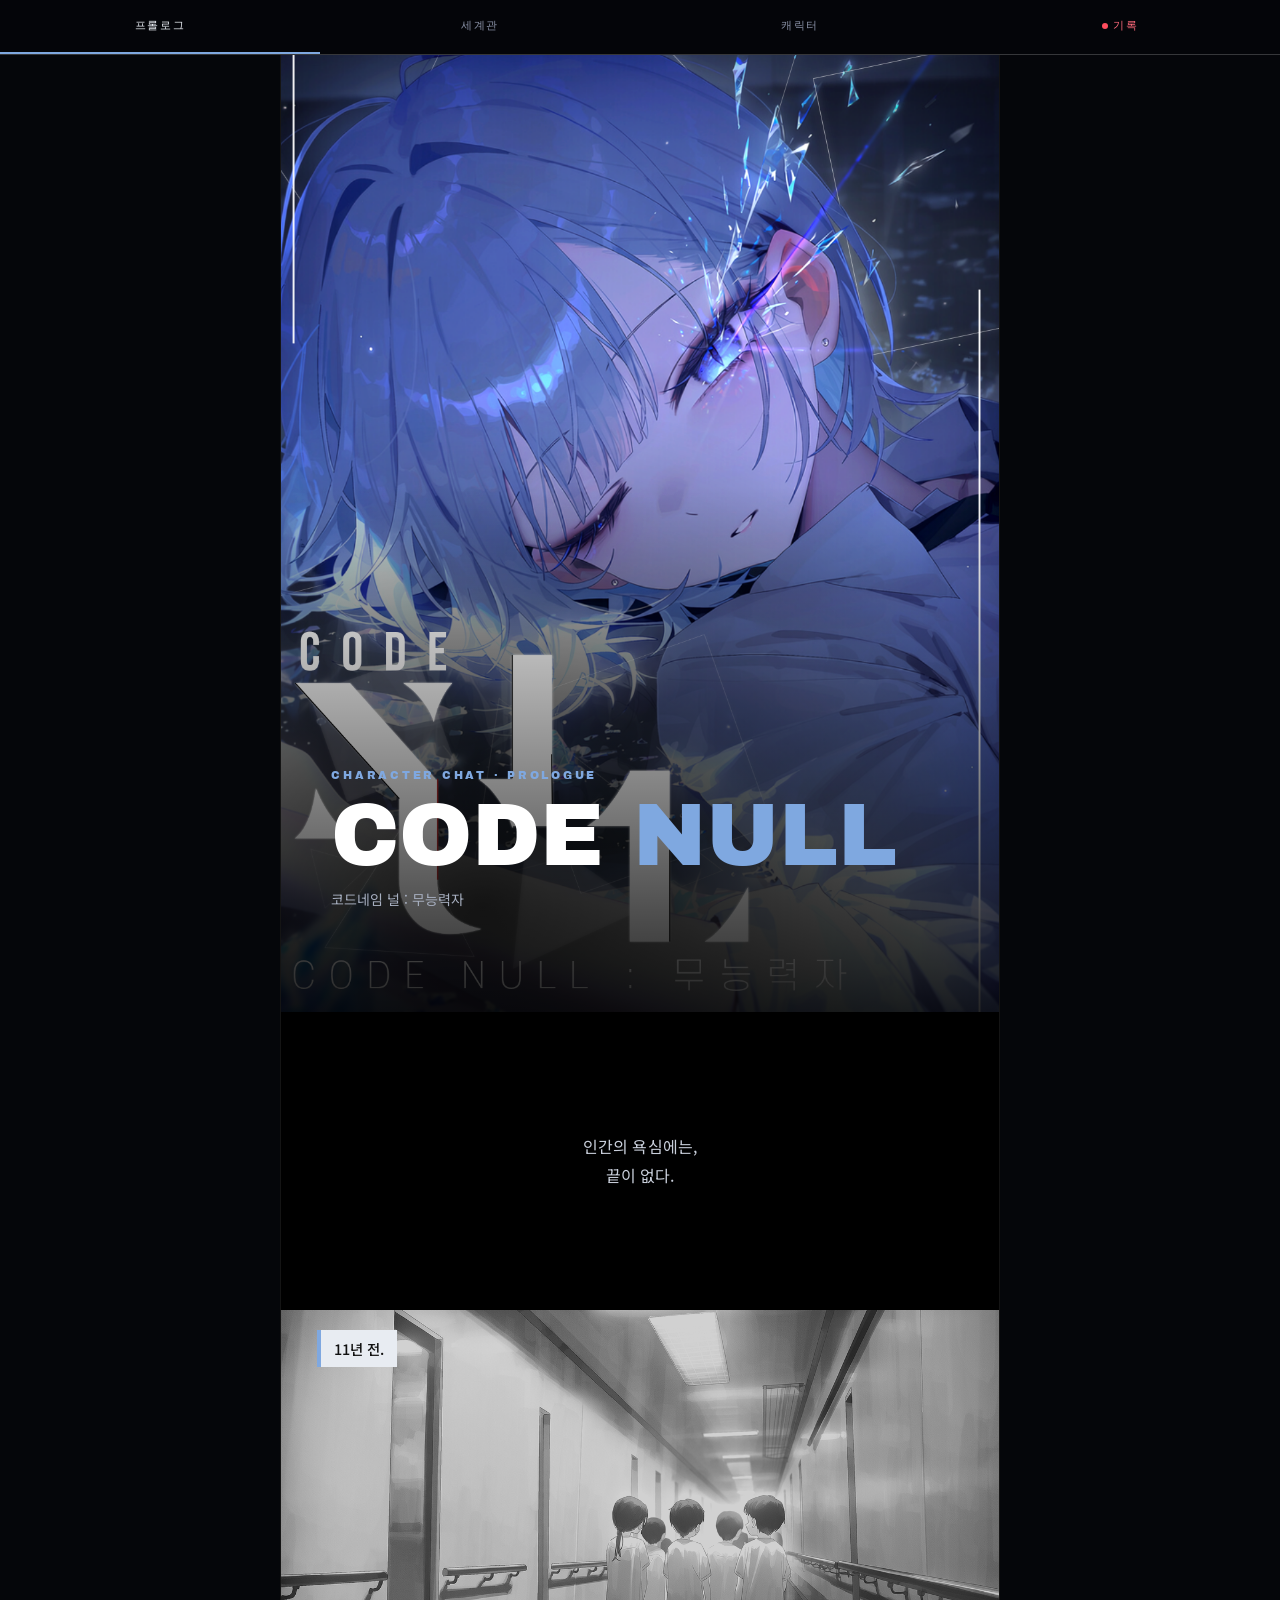
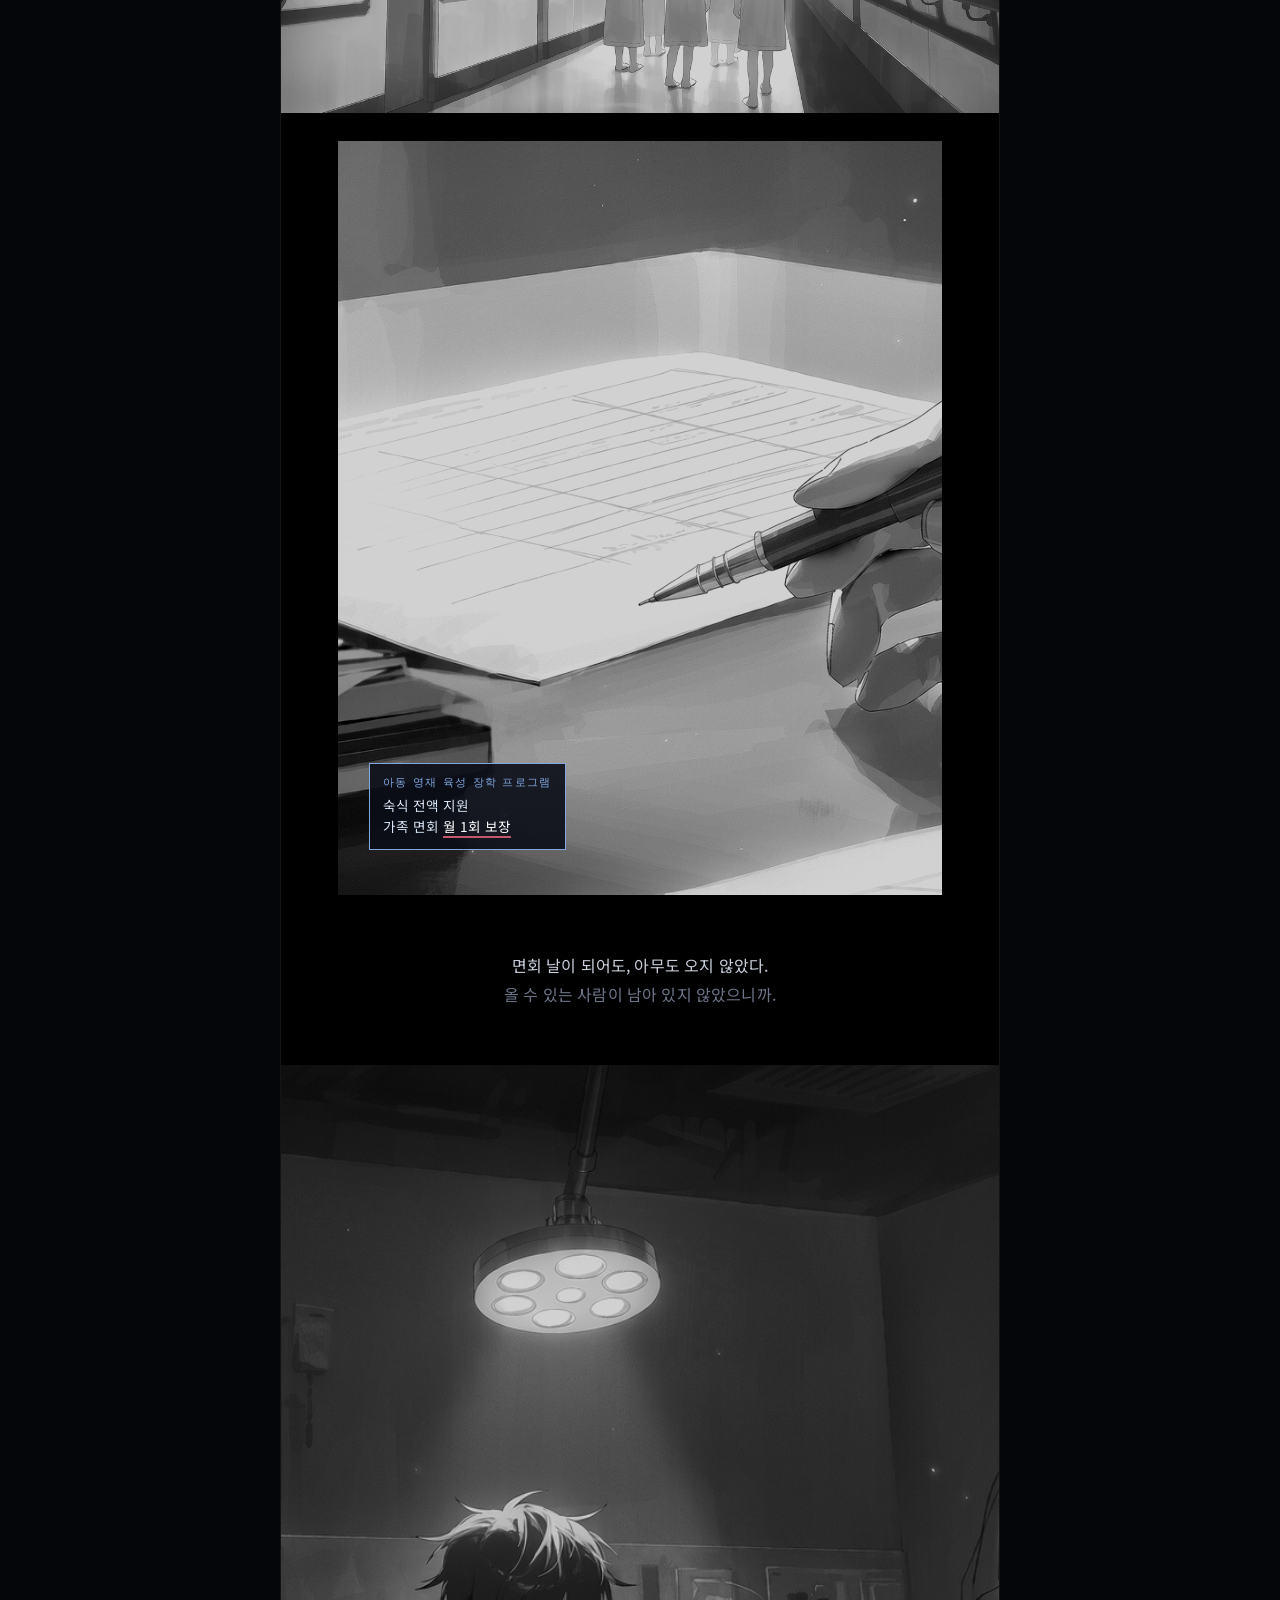
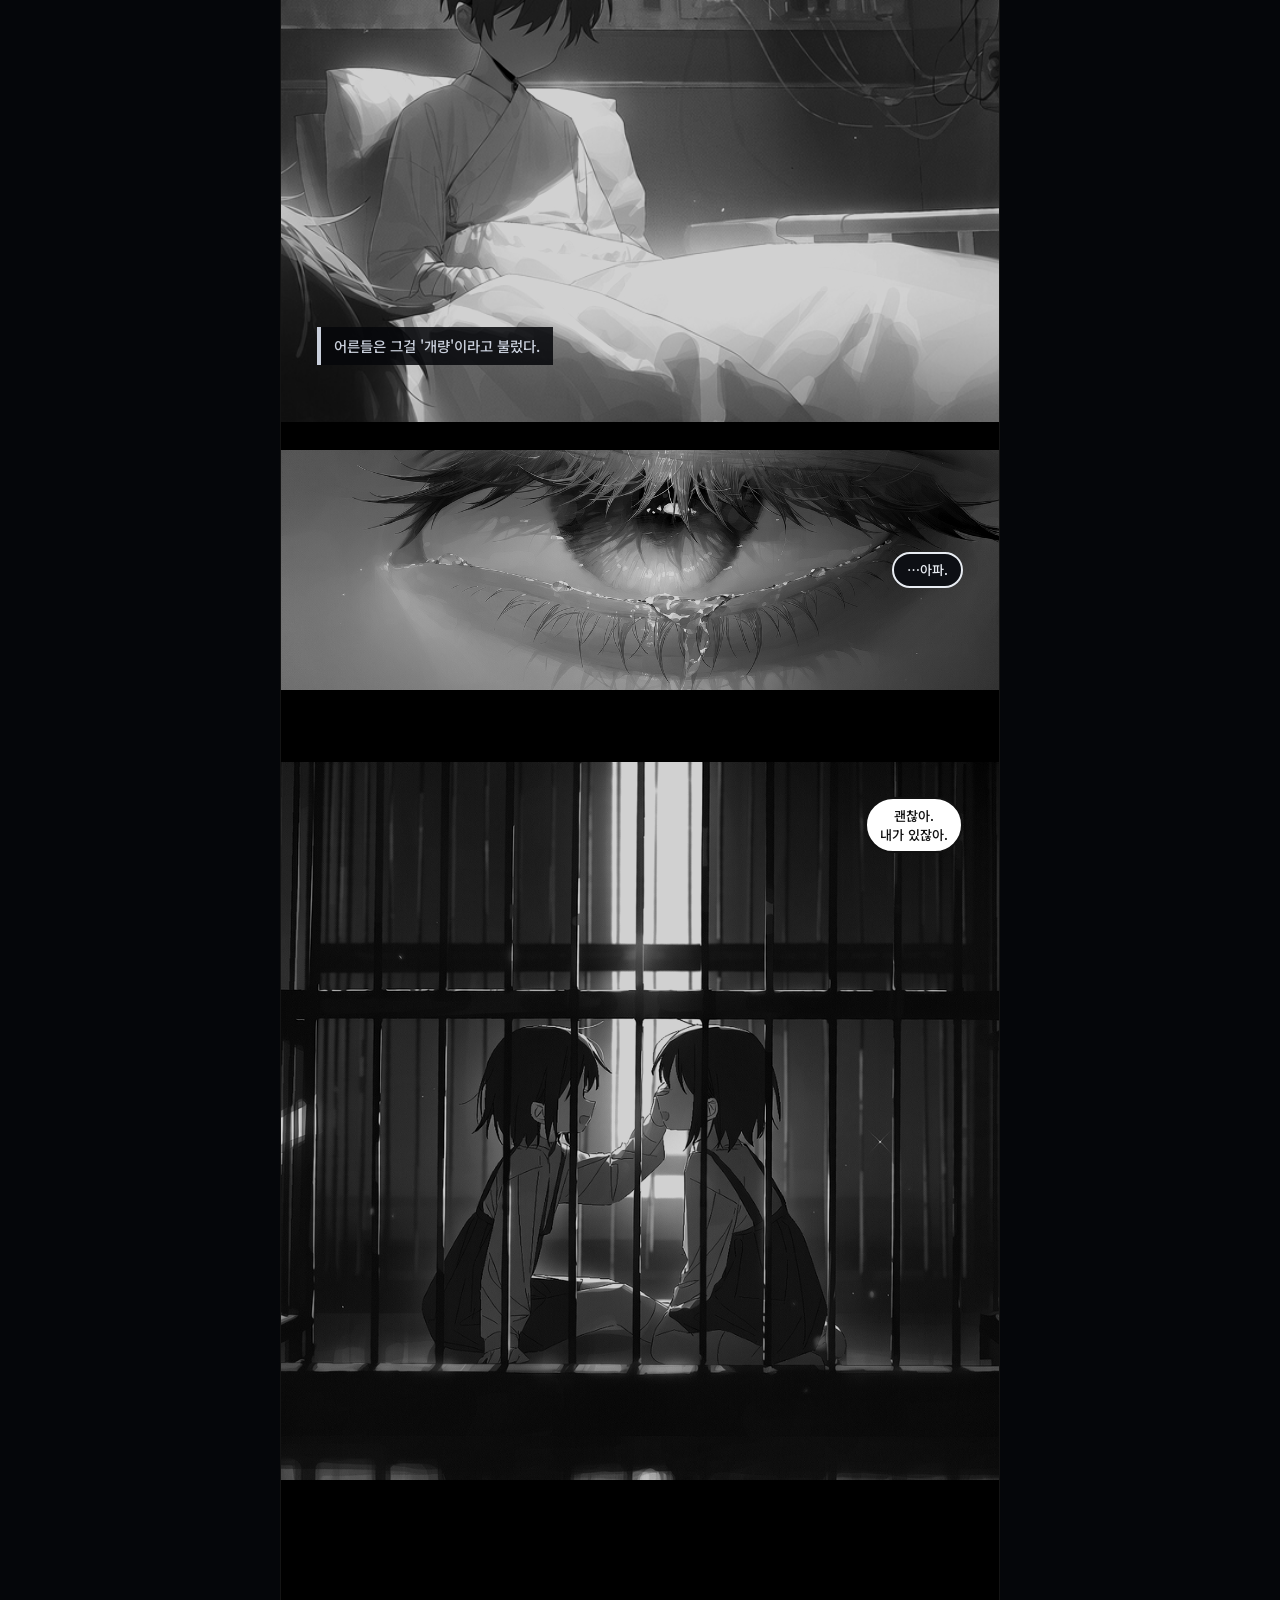
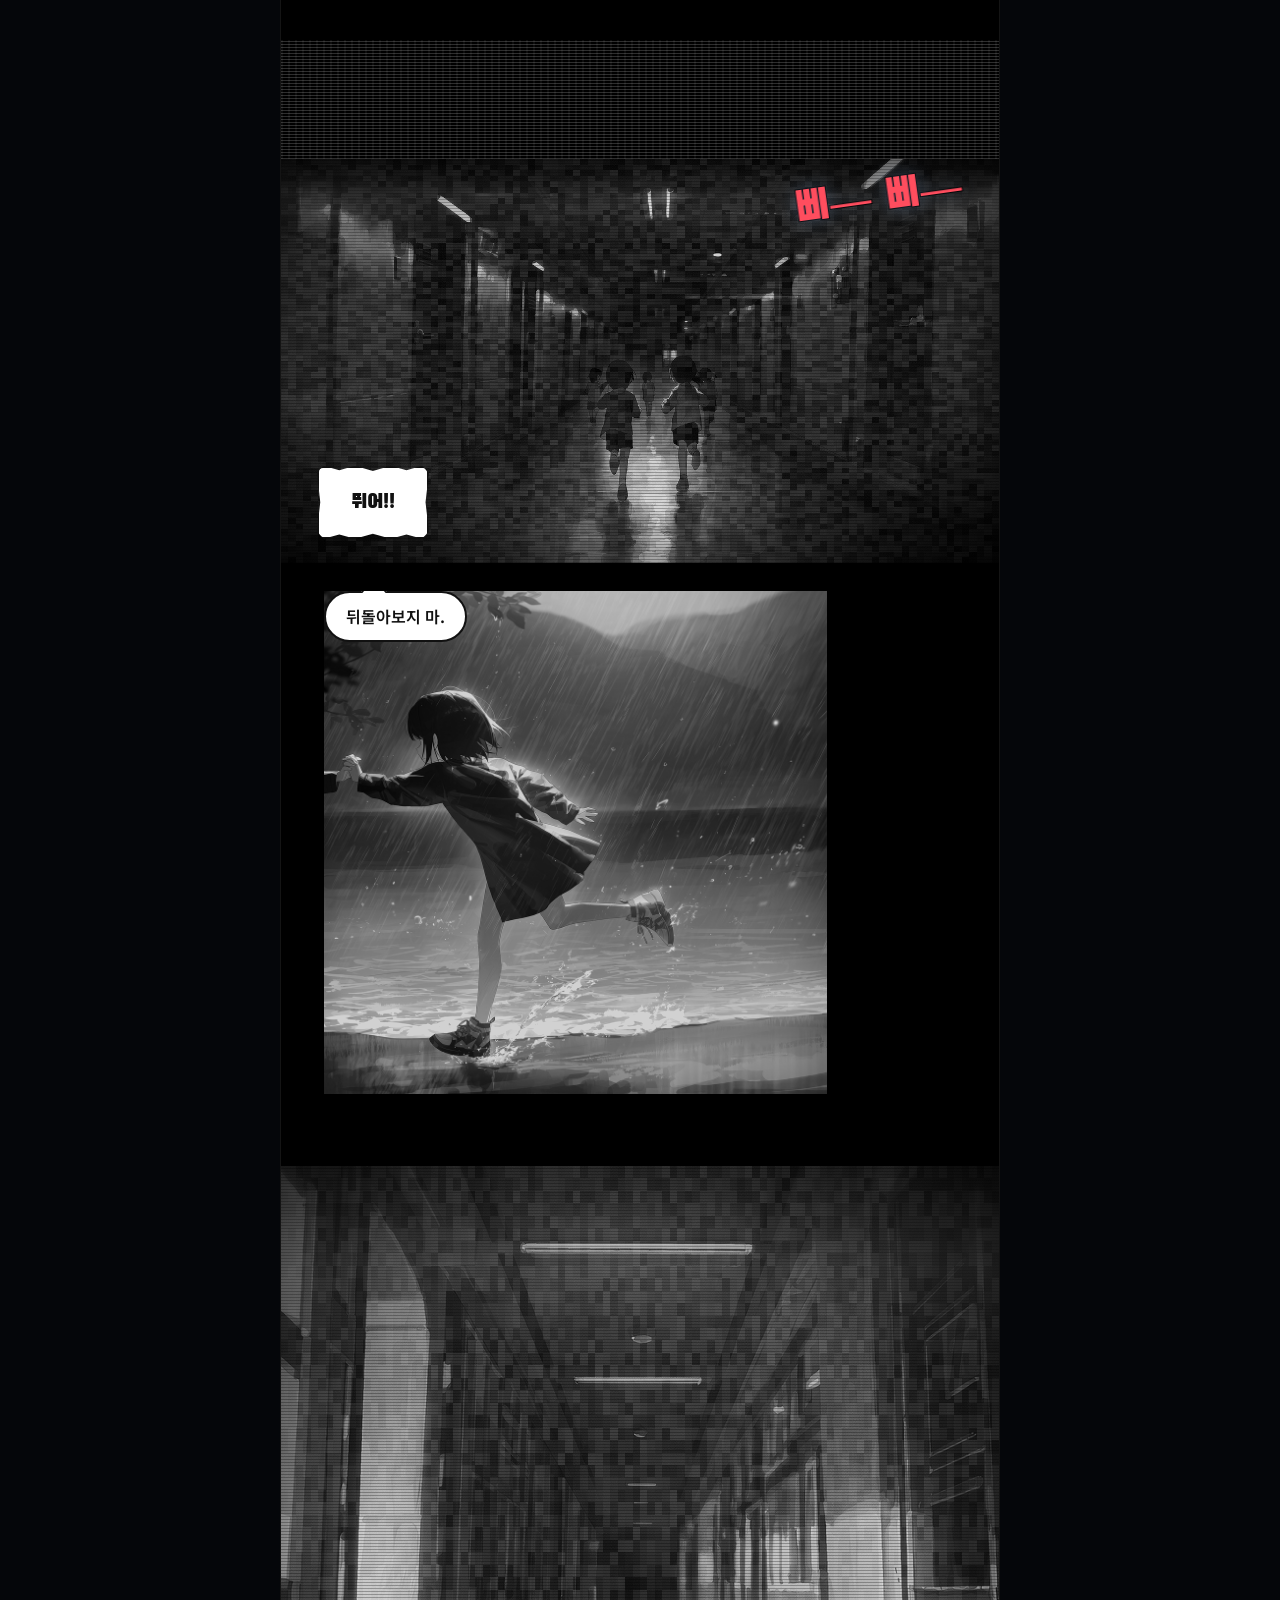
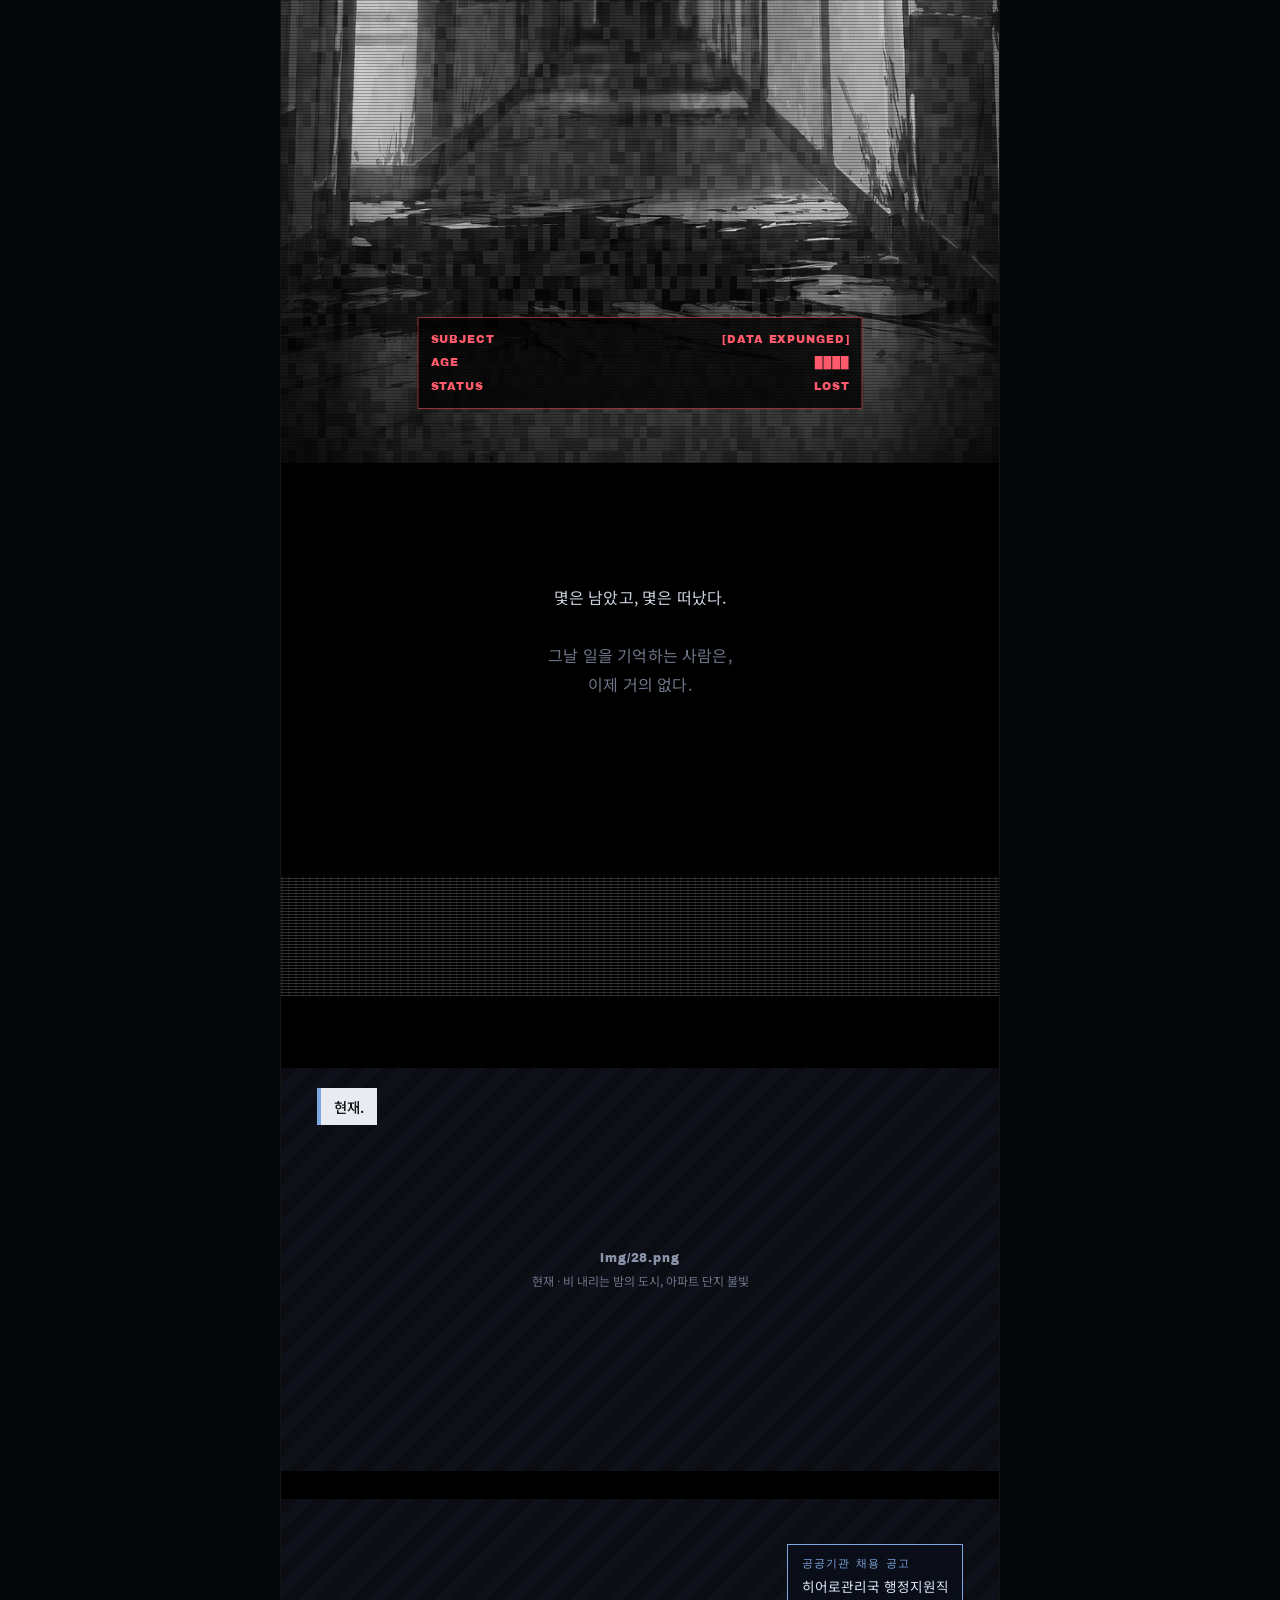
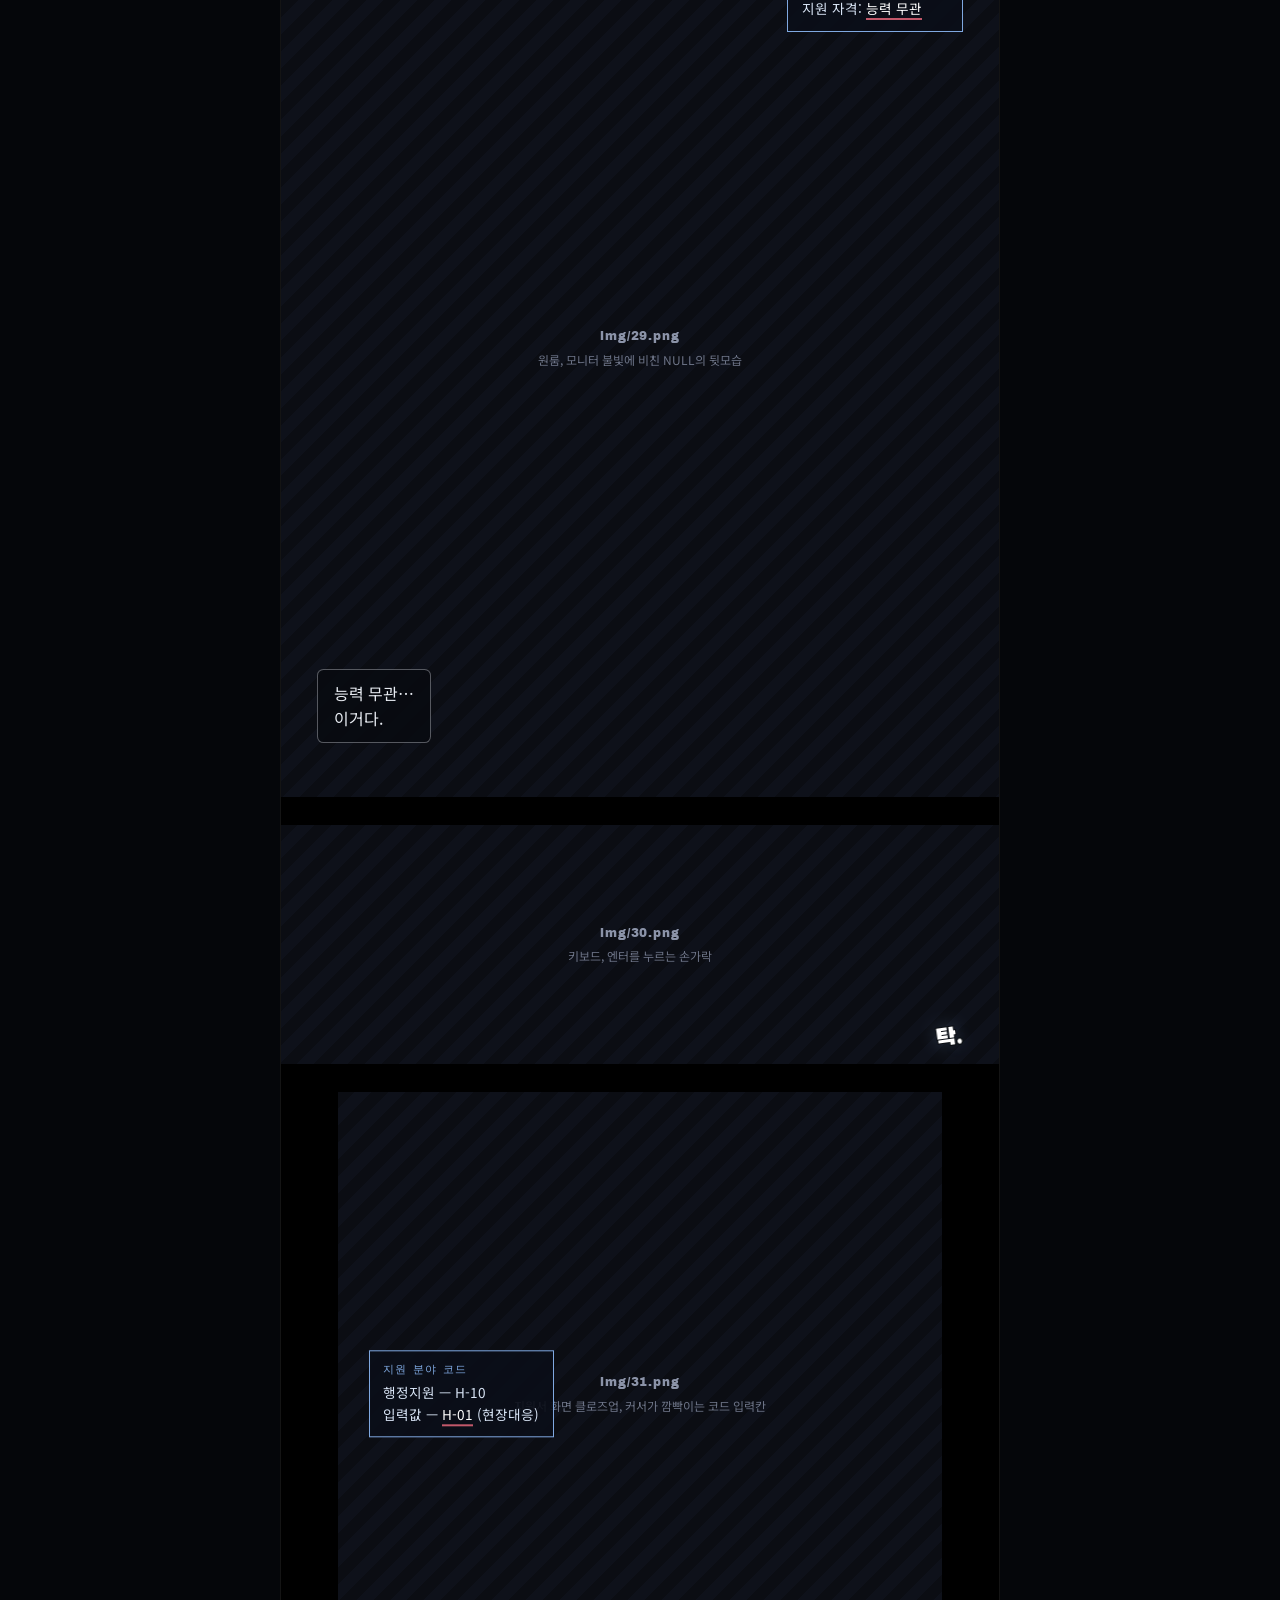
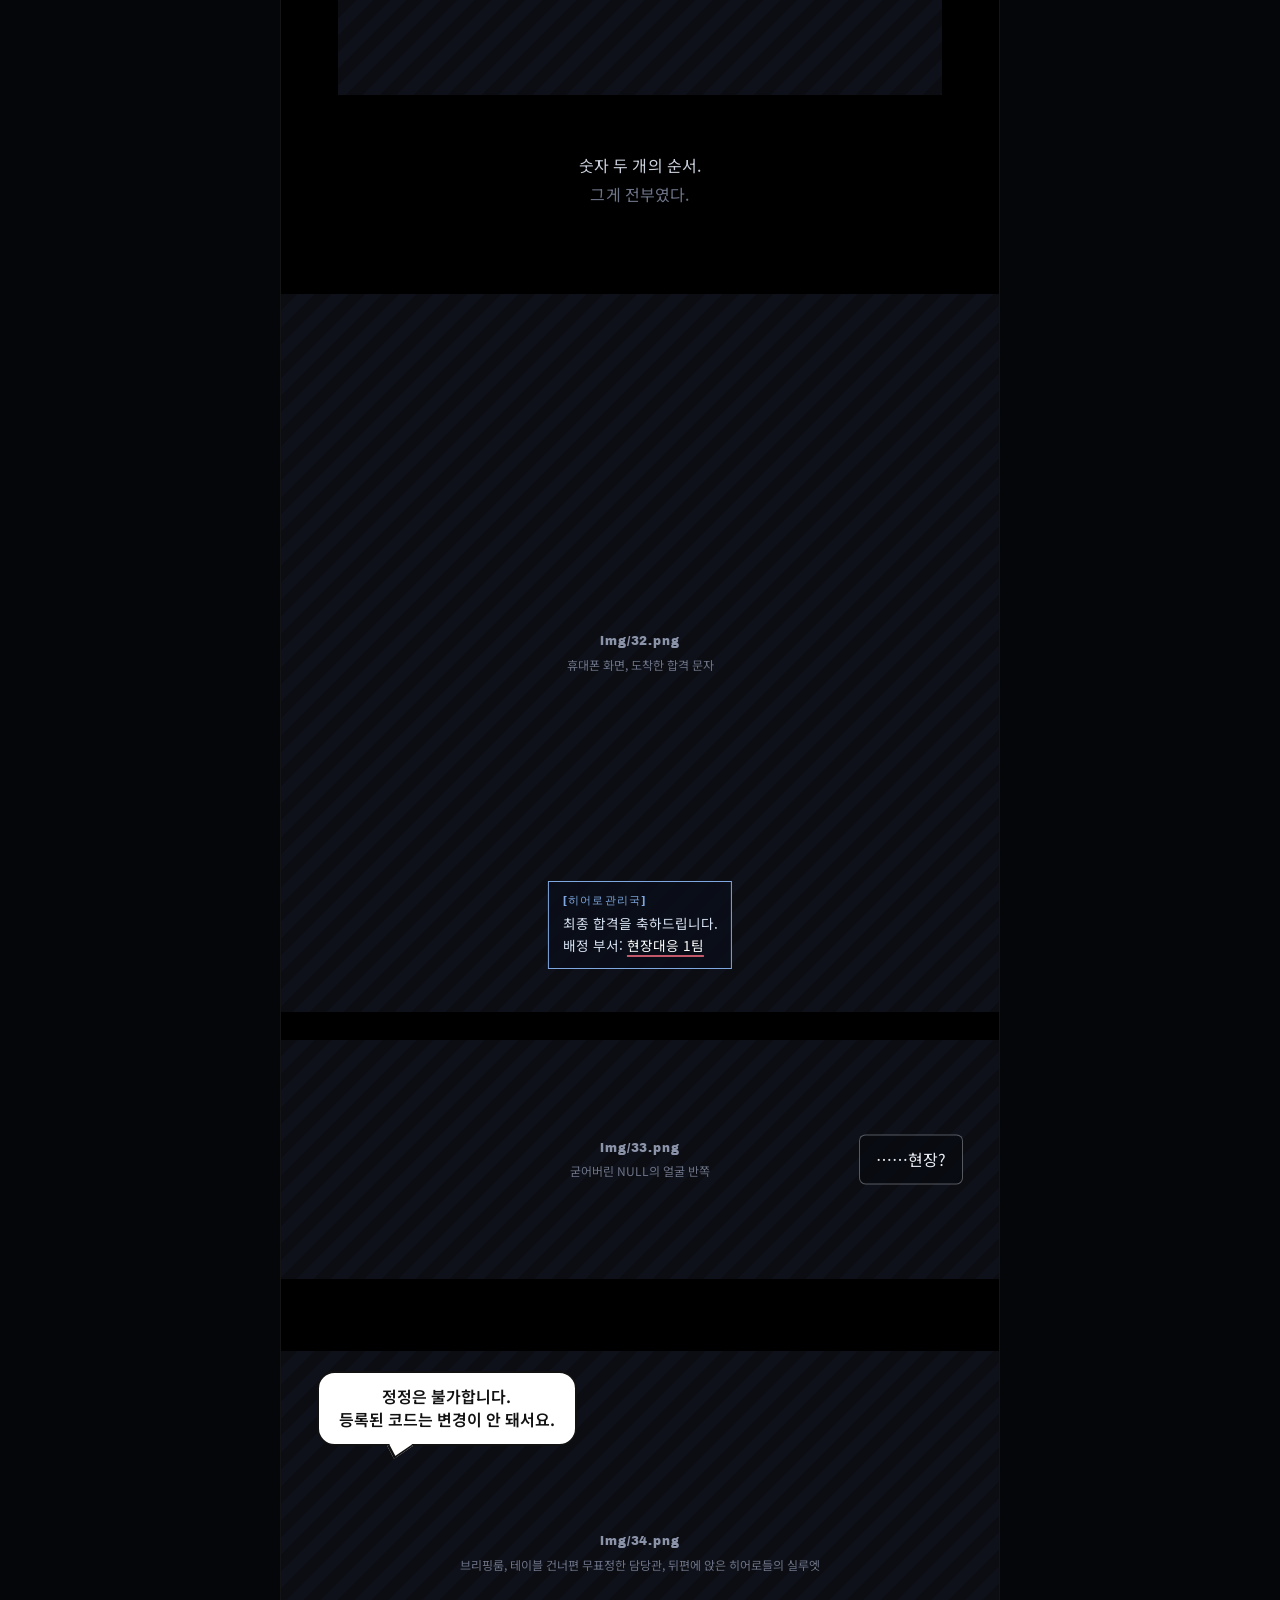
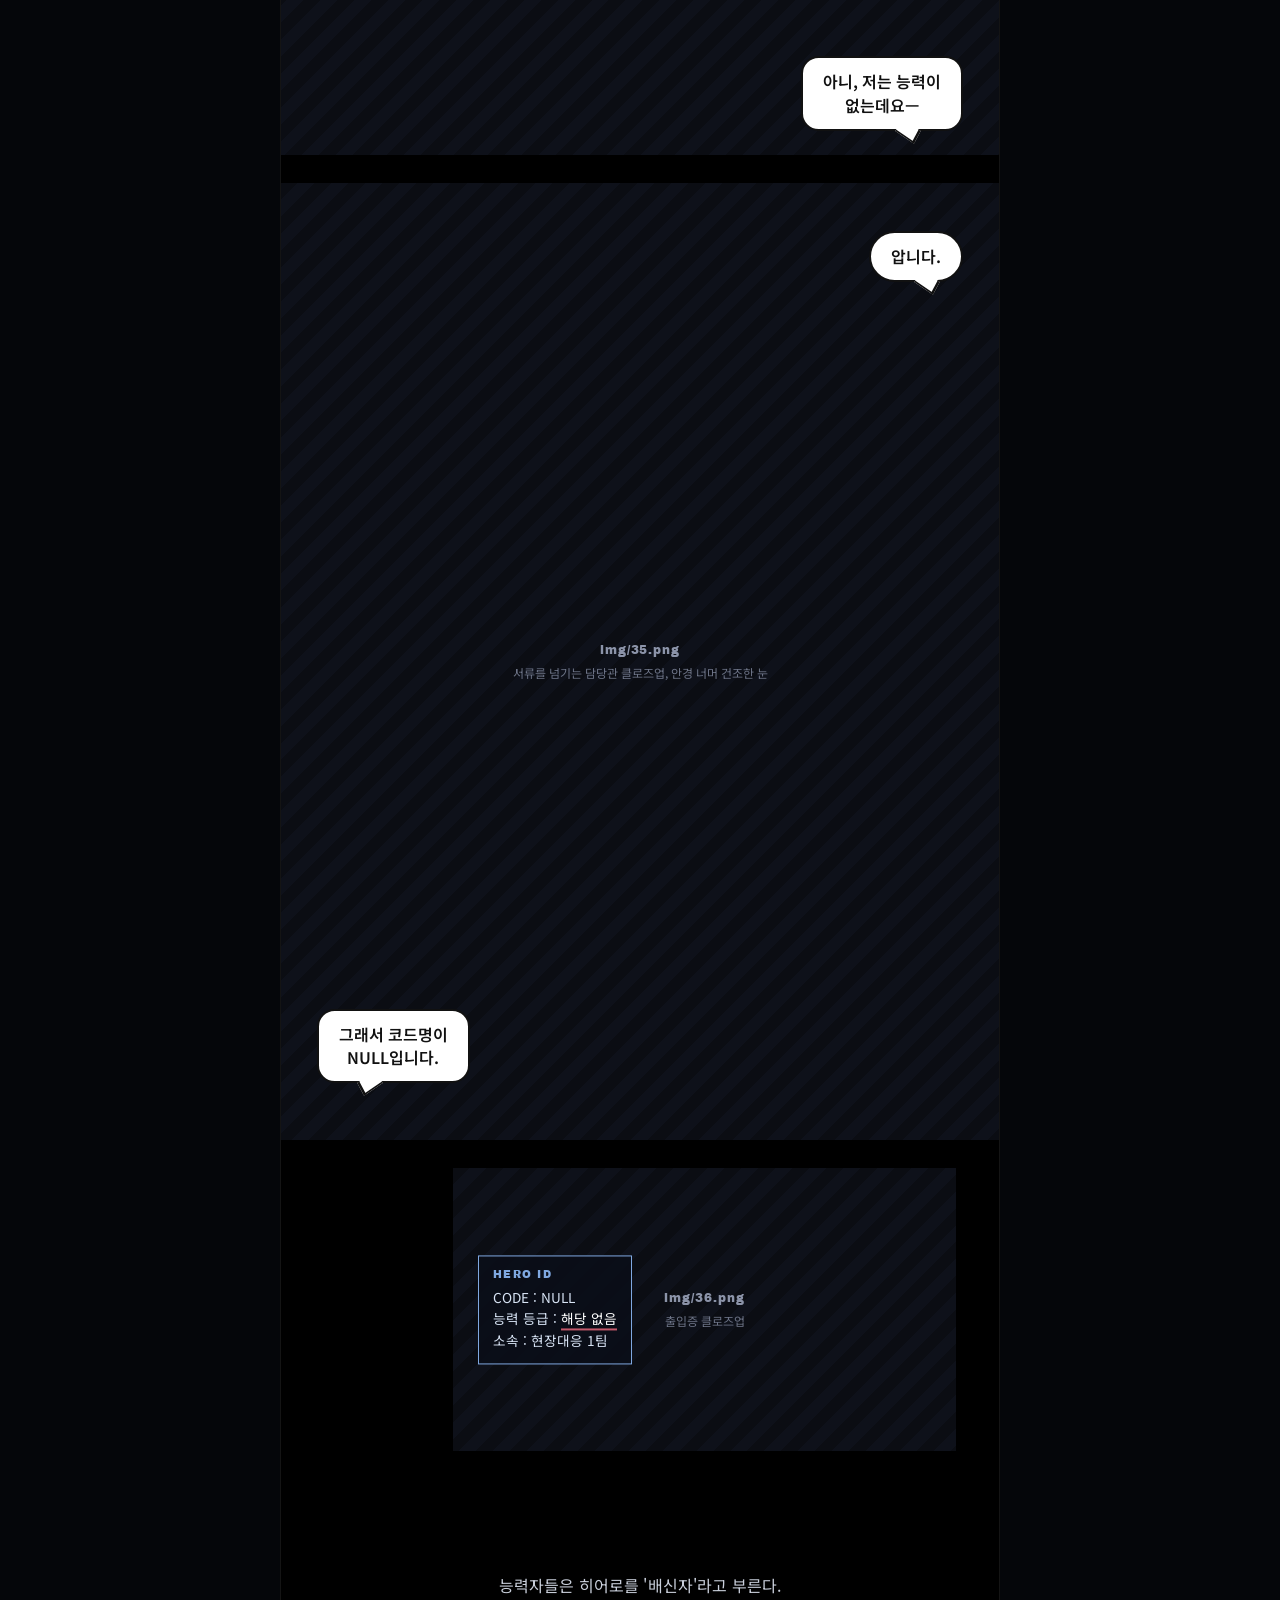
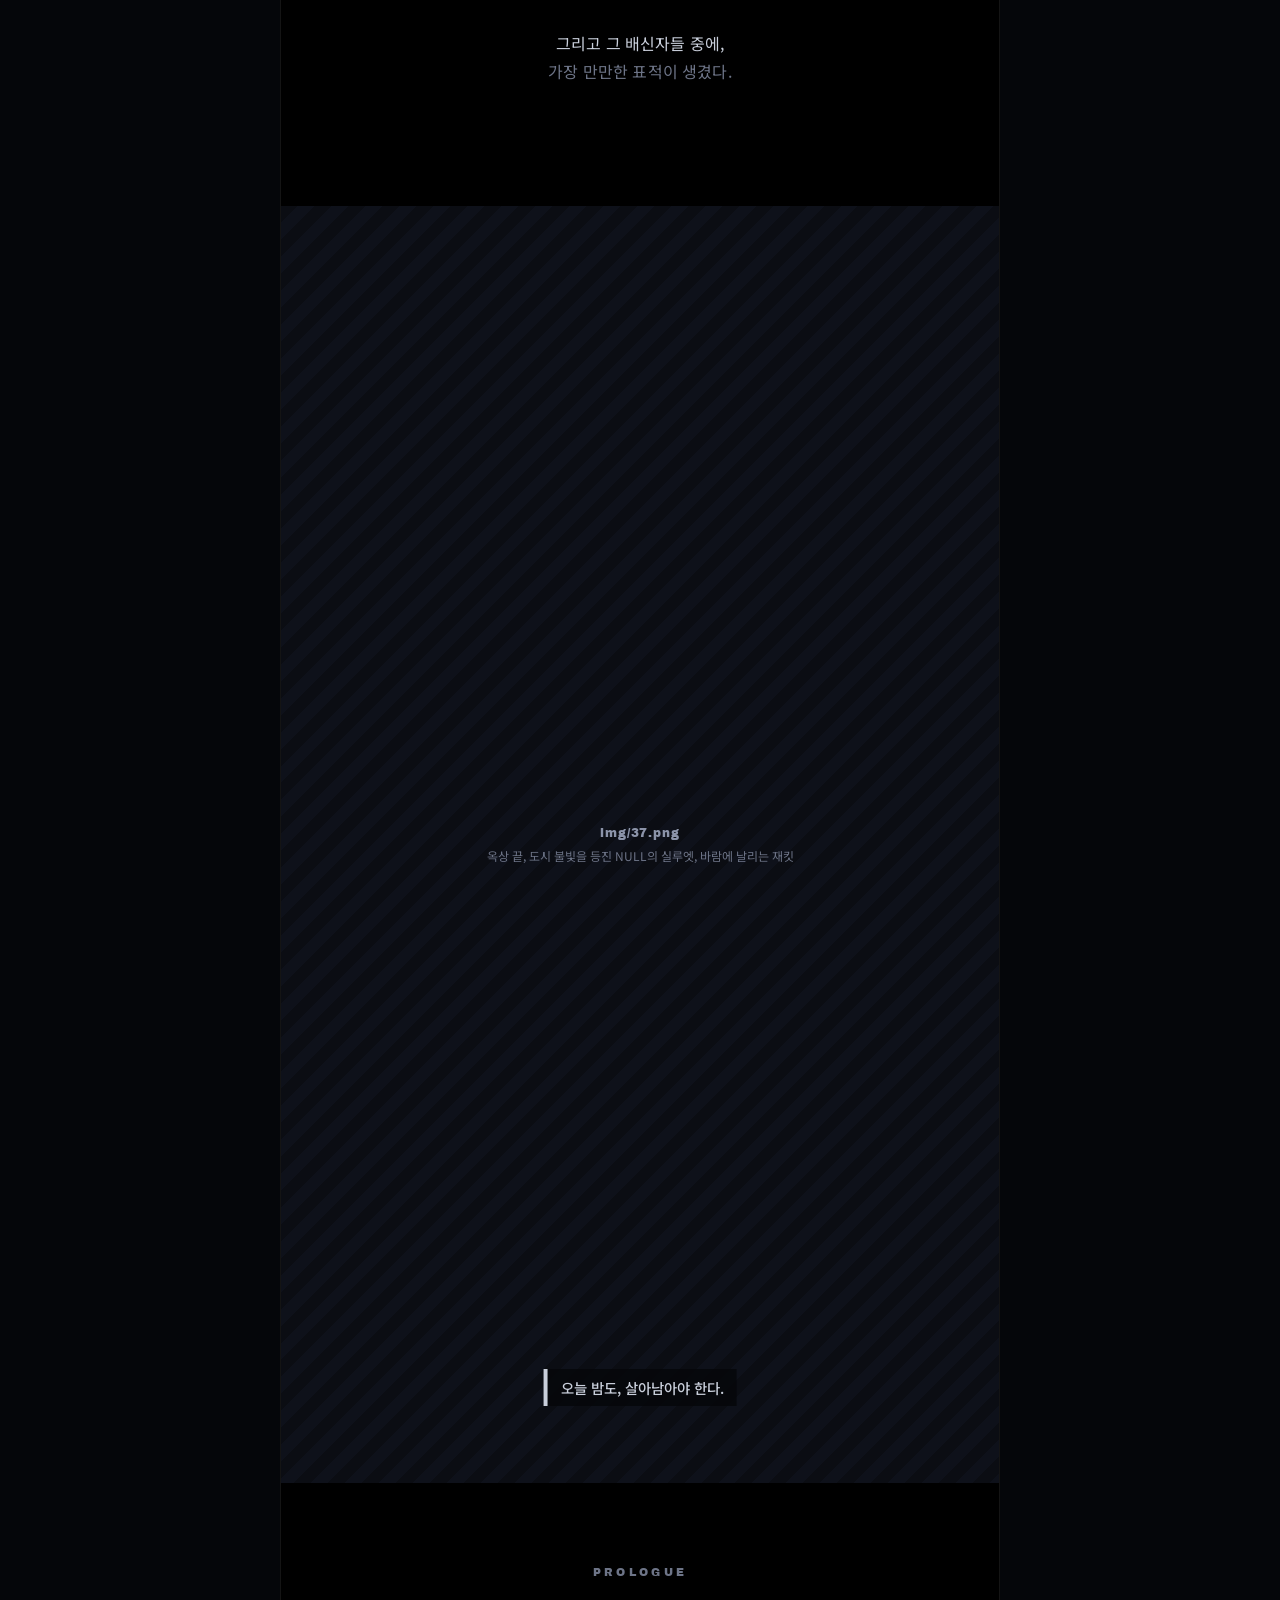
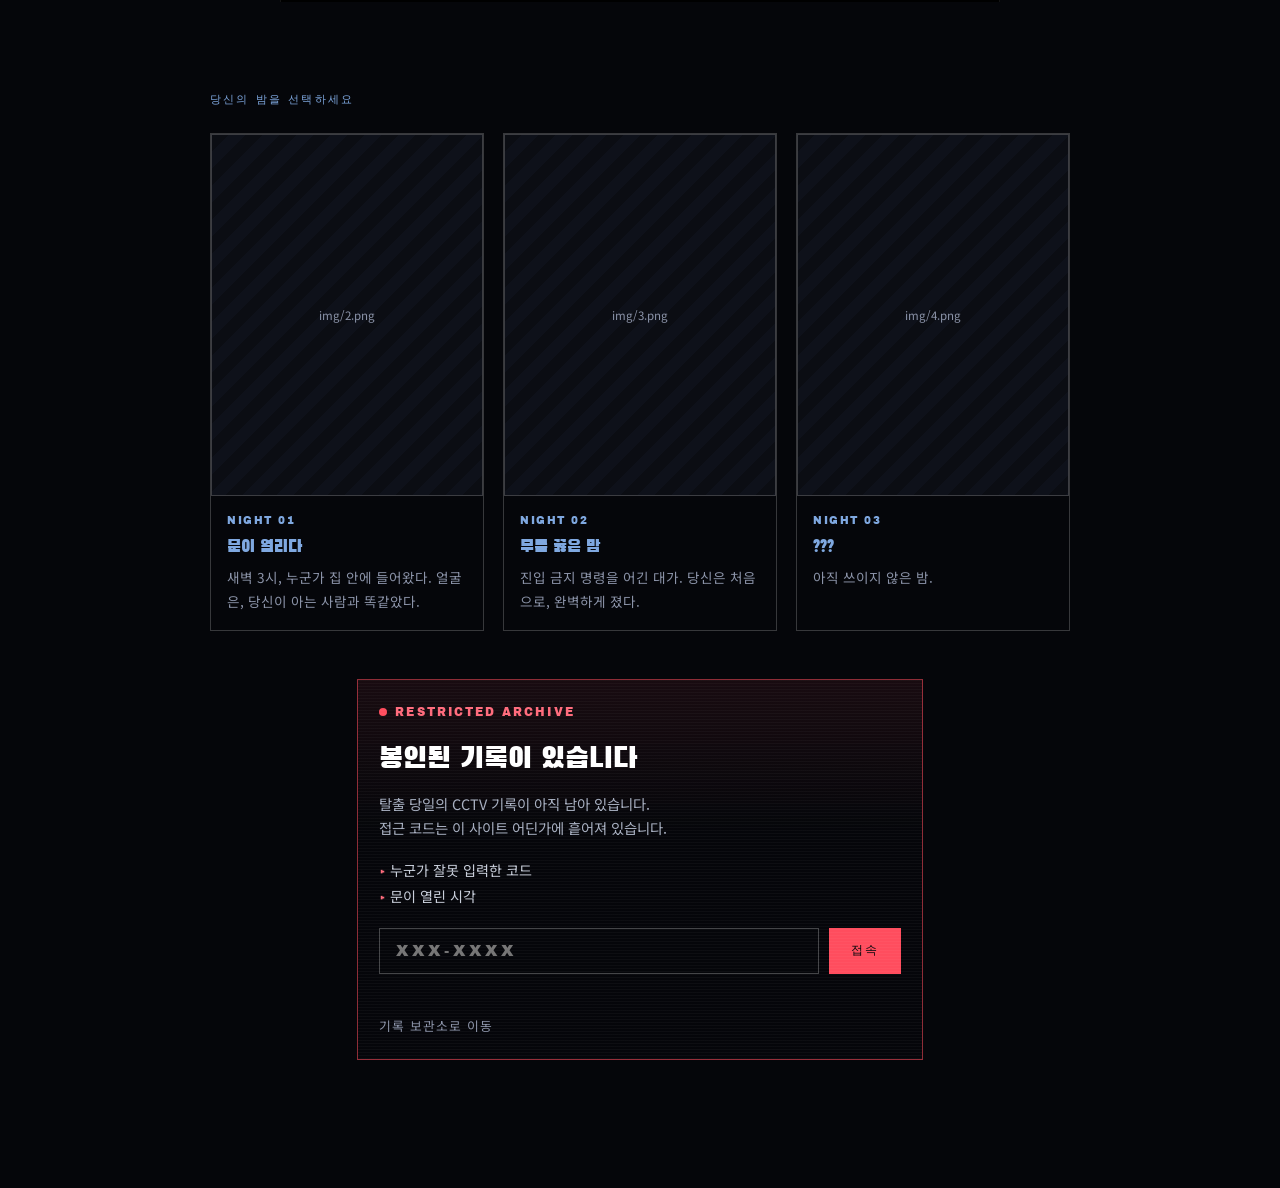
==== commit af6c11b5: "Change class name for a div element" ====
--- a/index.html
+++ b/index.html
@@ -64,7 +64,7 @@
   <section class="cut sq inset l mono">
     <img src="img/26.png" alt="">
     <div class="ph"><b>img/26.png</b>꽉 맞잡은 두 손 (누구의 손인지 알 수 없게)</div>
-    <div class="o tr say t-r" style="--i:0">뒤돌아보지 마.</div>
+    <div class="o mc say t-up" style="--i:0">뒤돌아보지 마.</div>
   </section>
   <div class="gap m"></div>
   <section class="cut std mono fx">
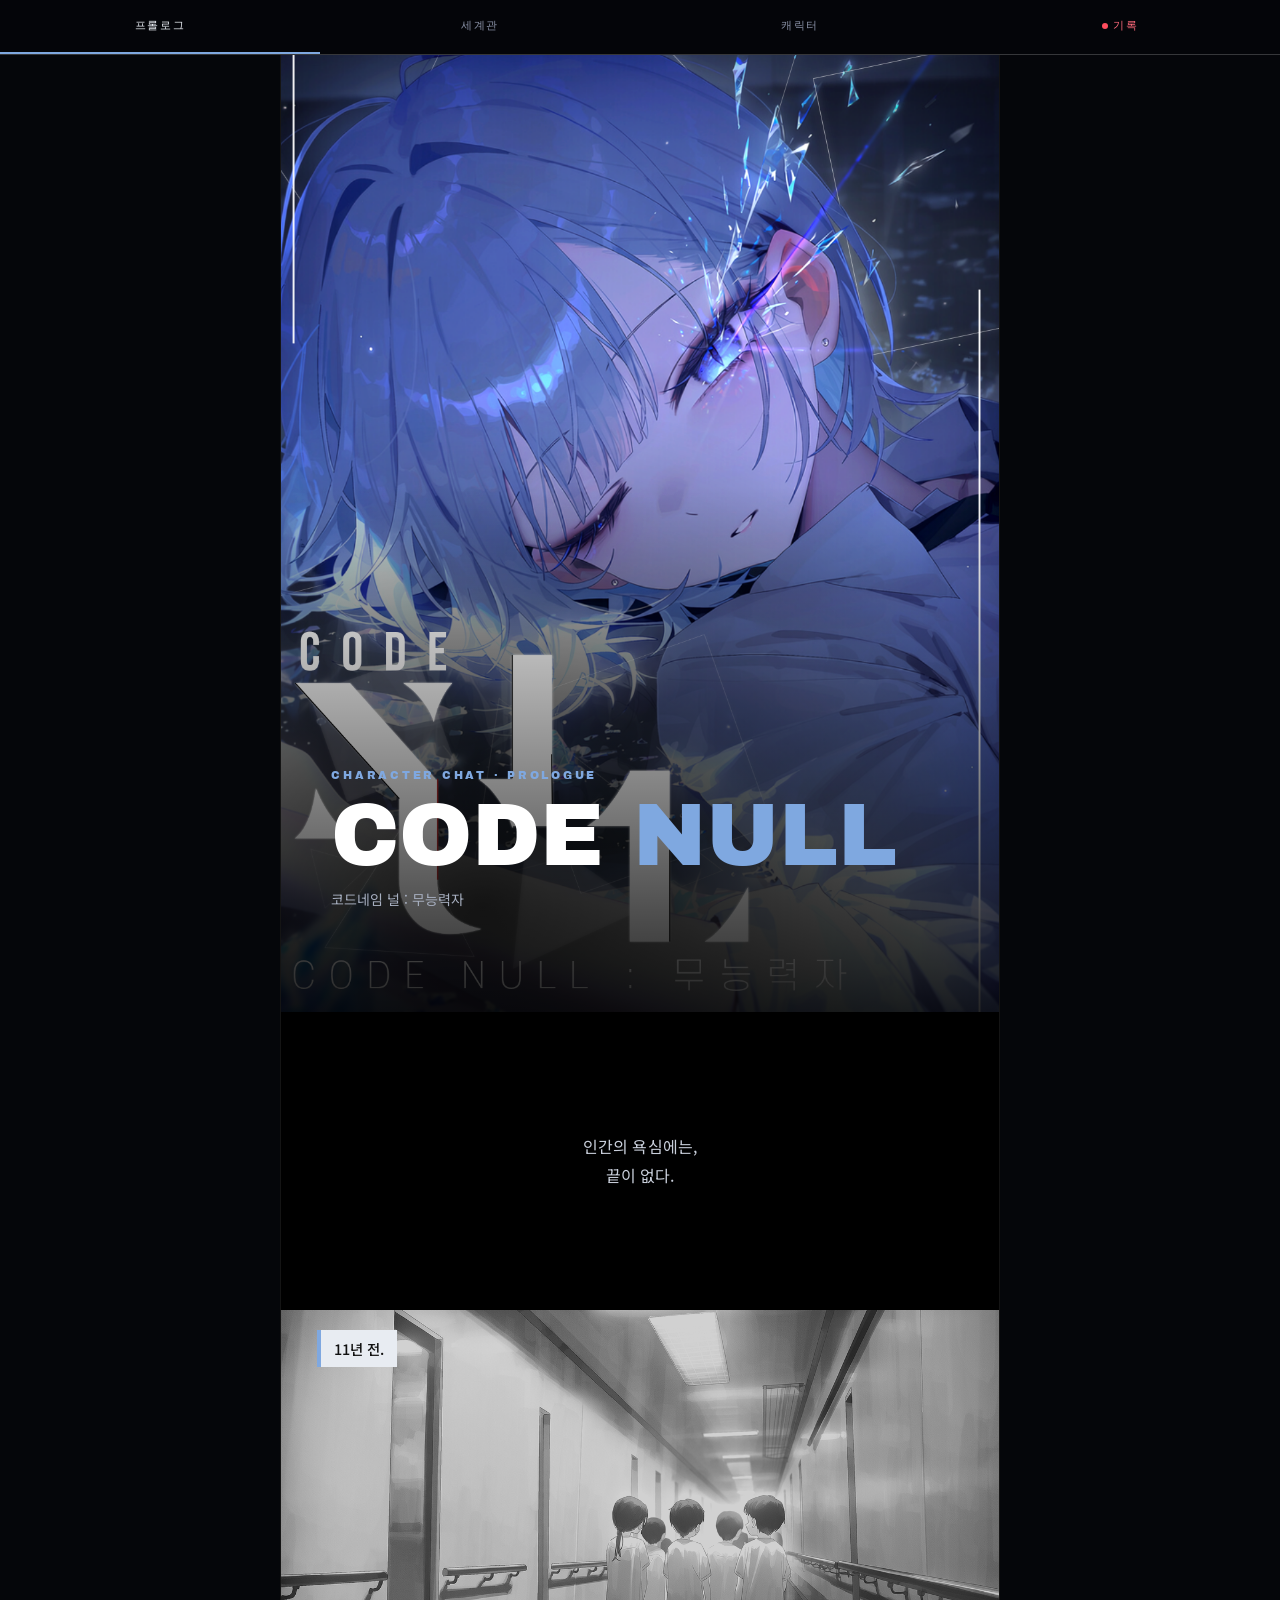
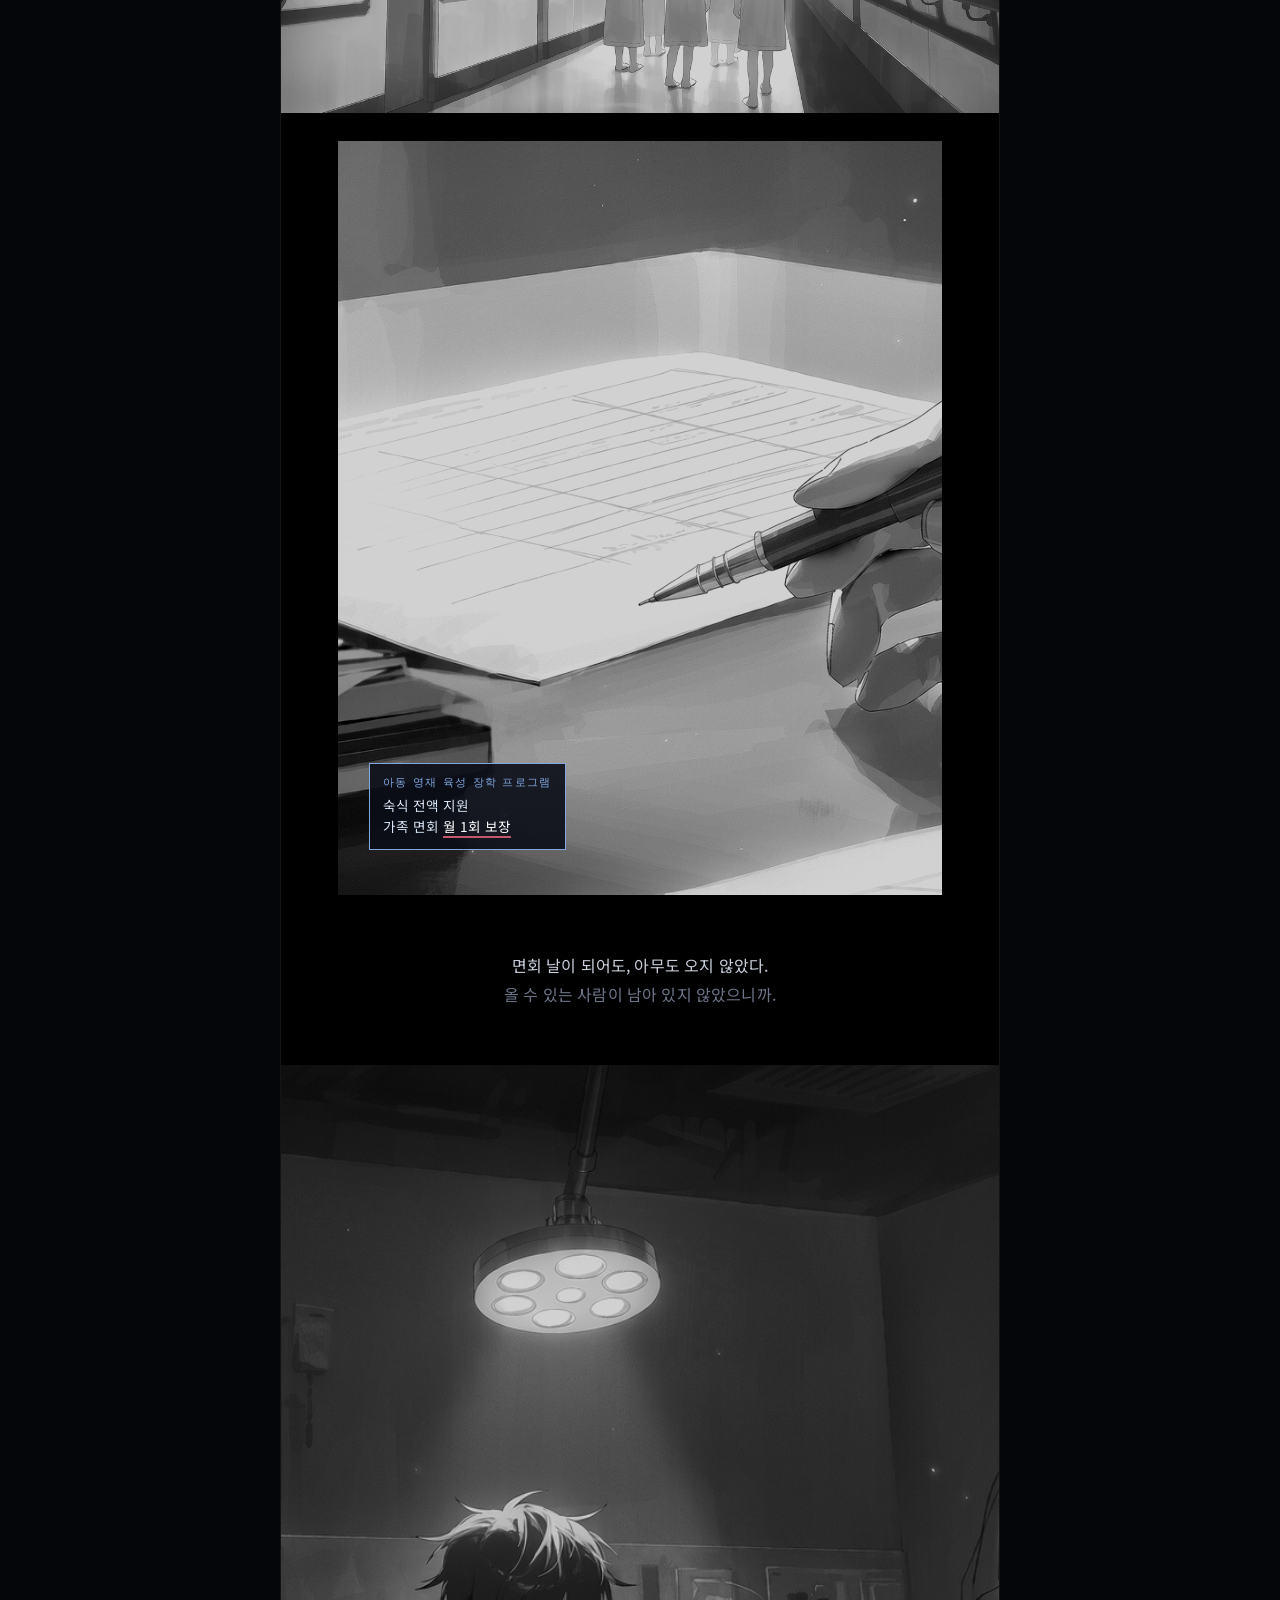
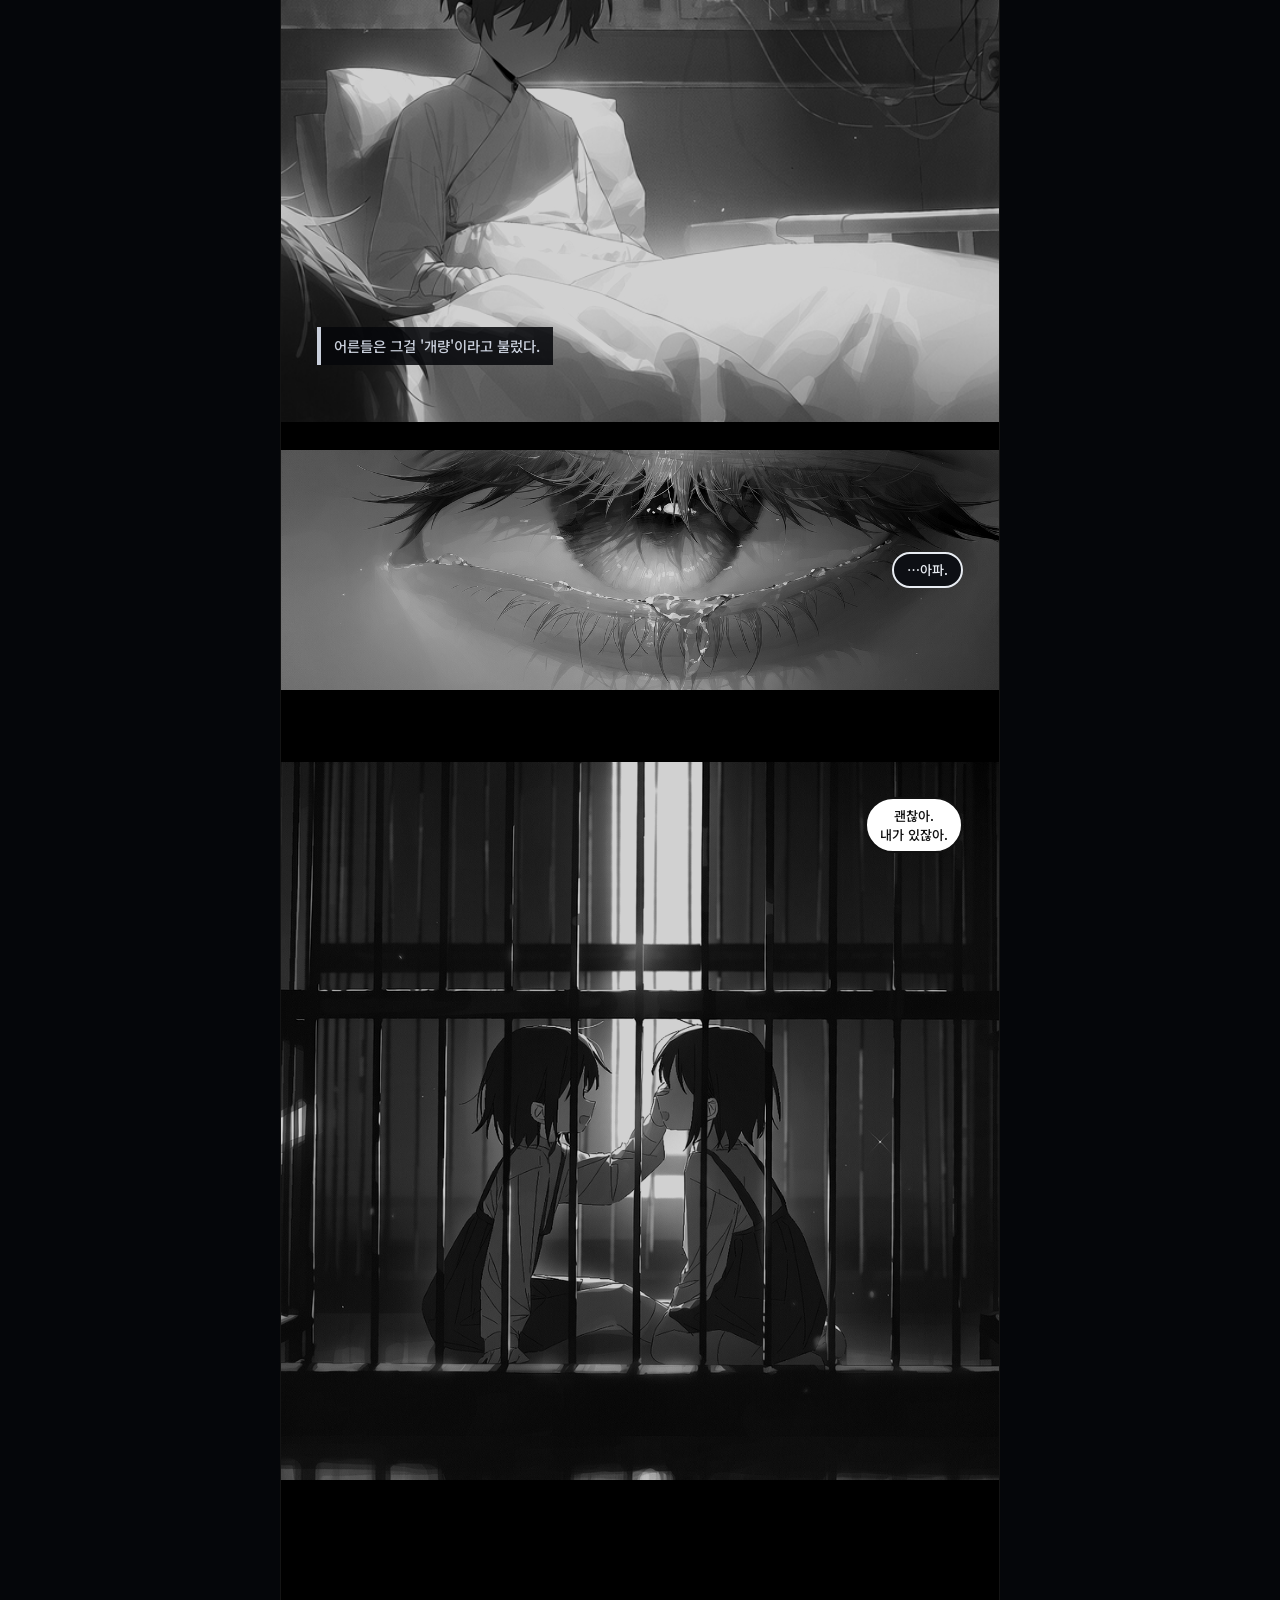
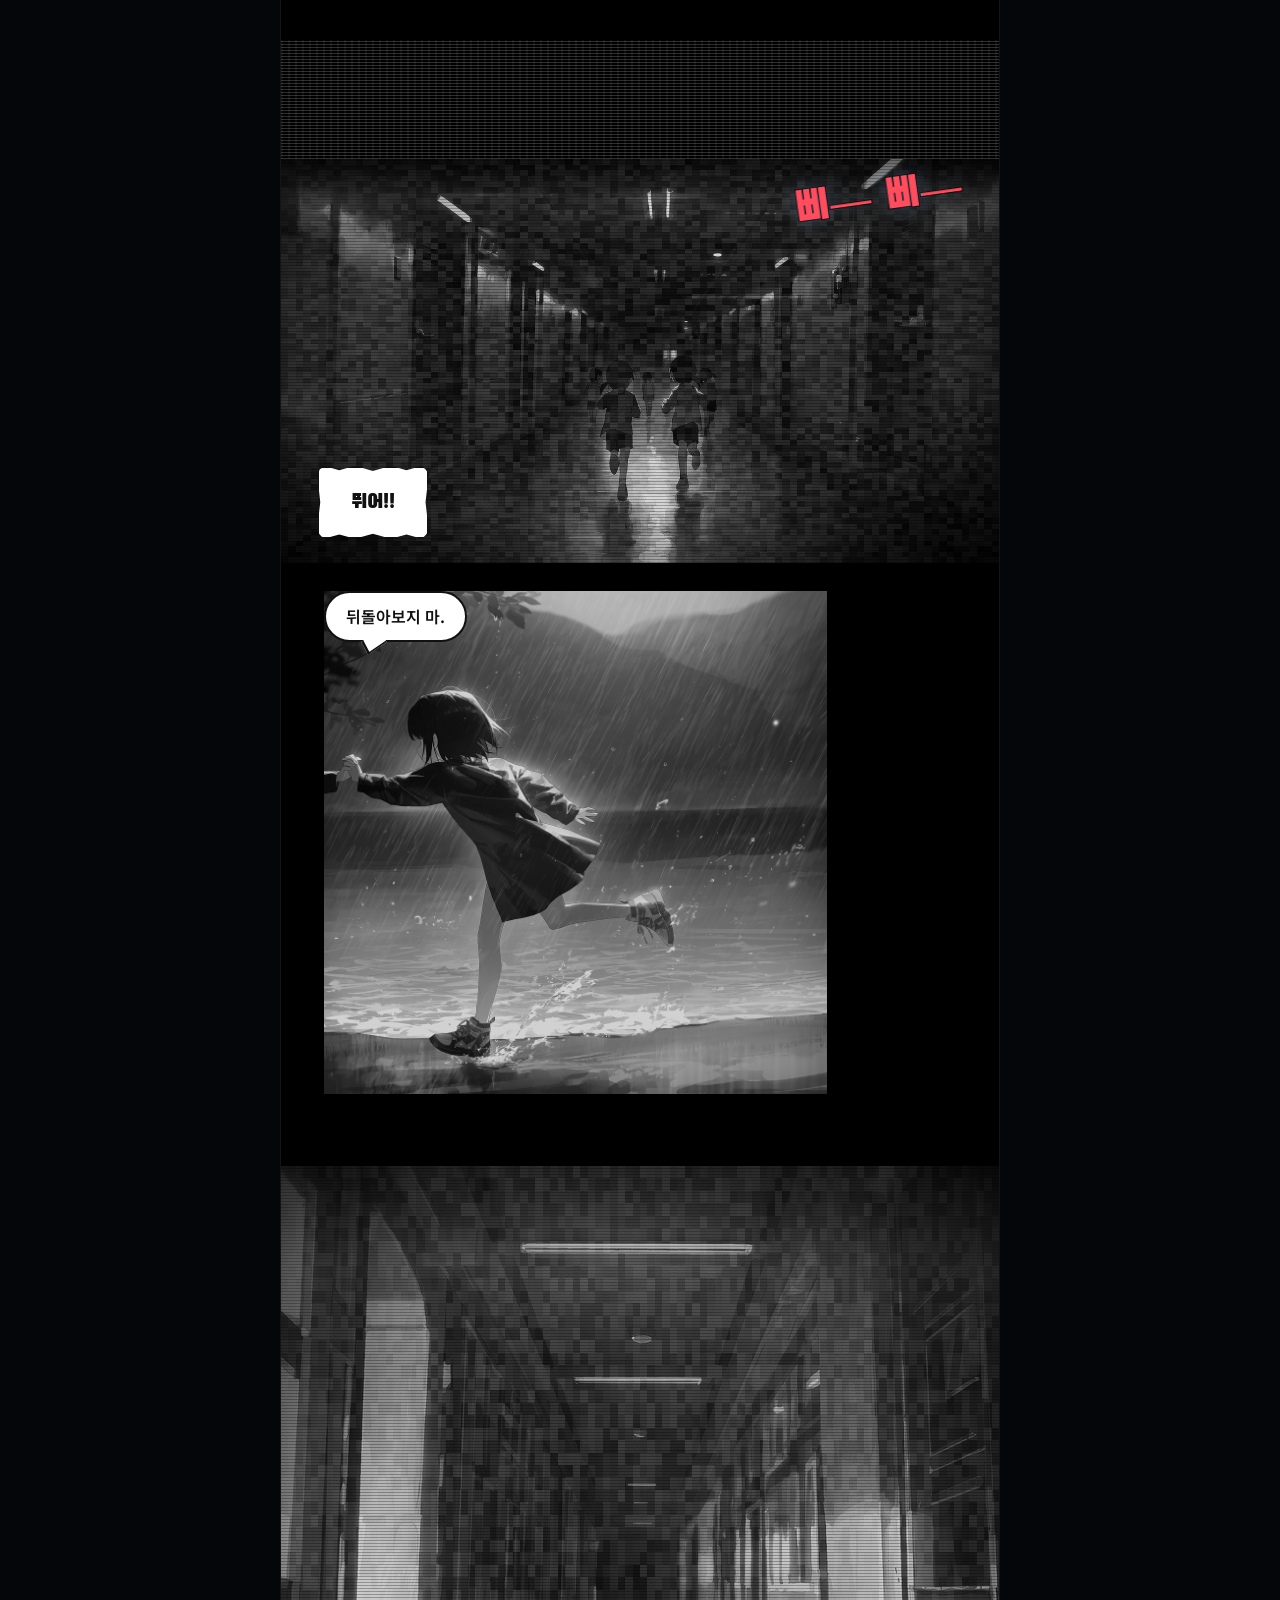
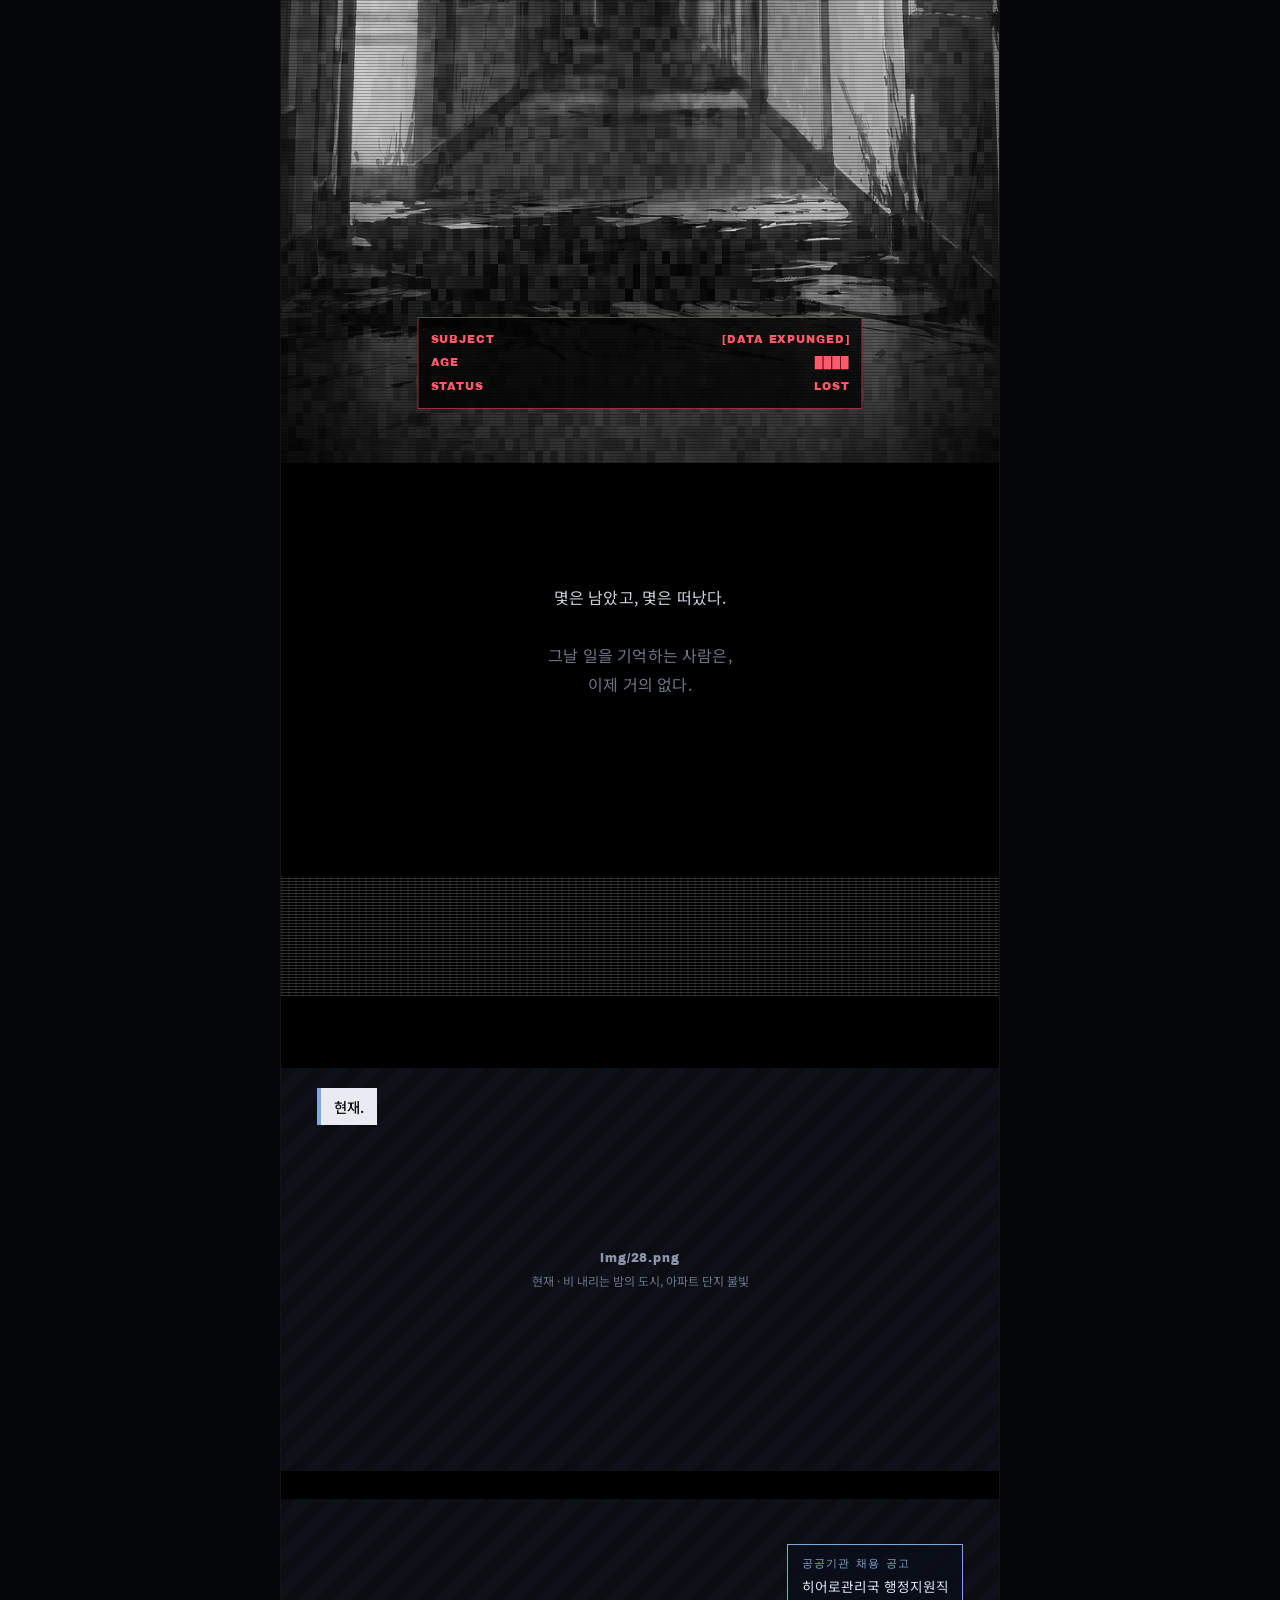
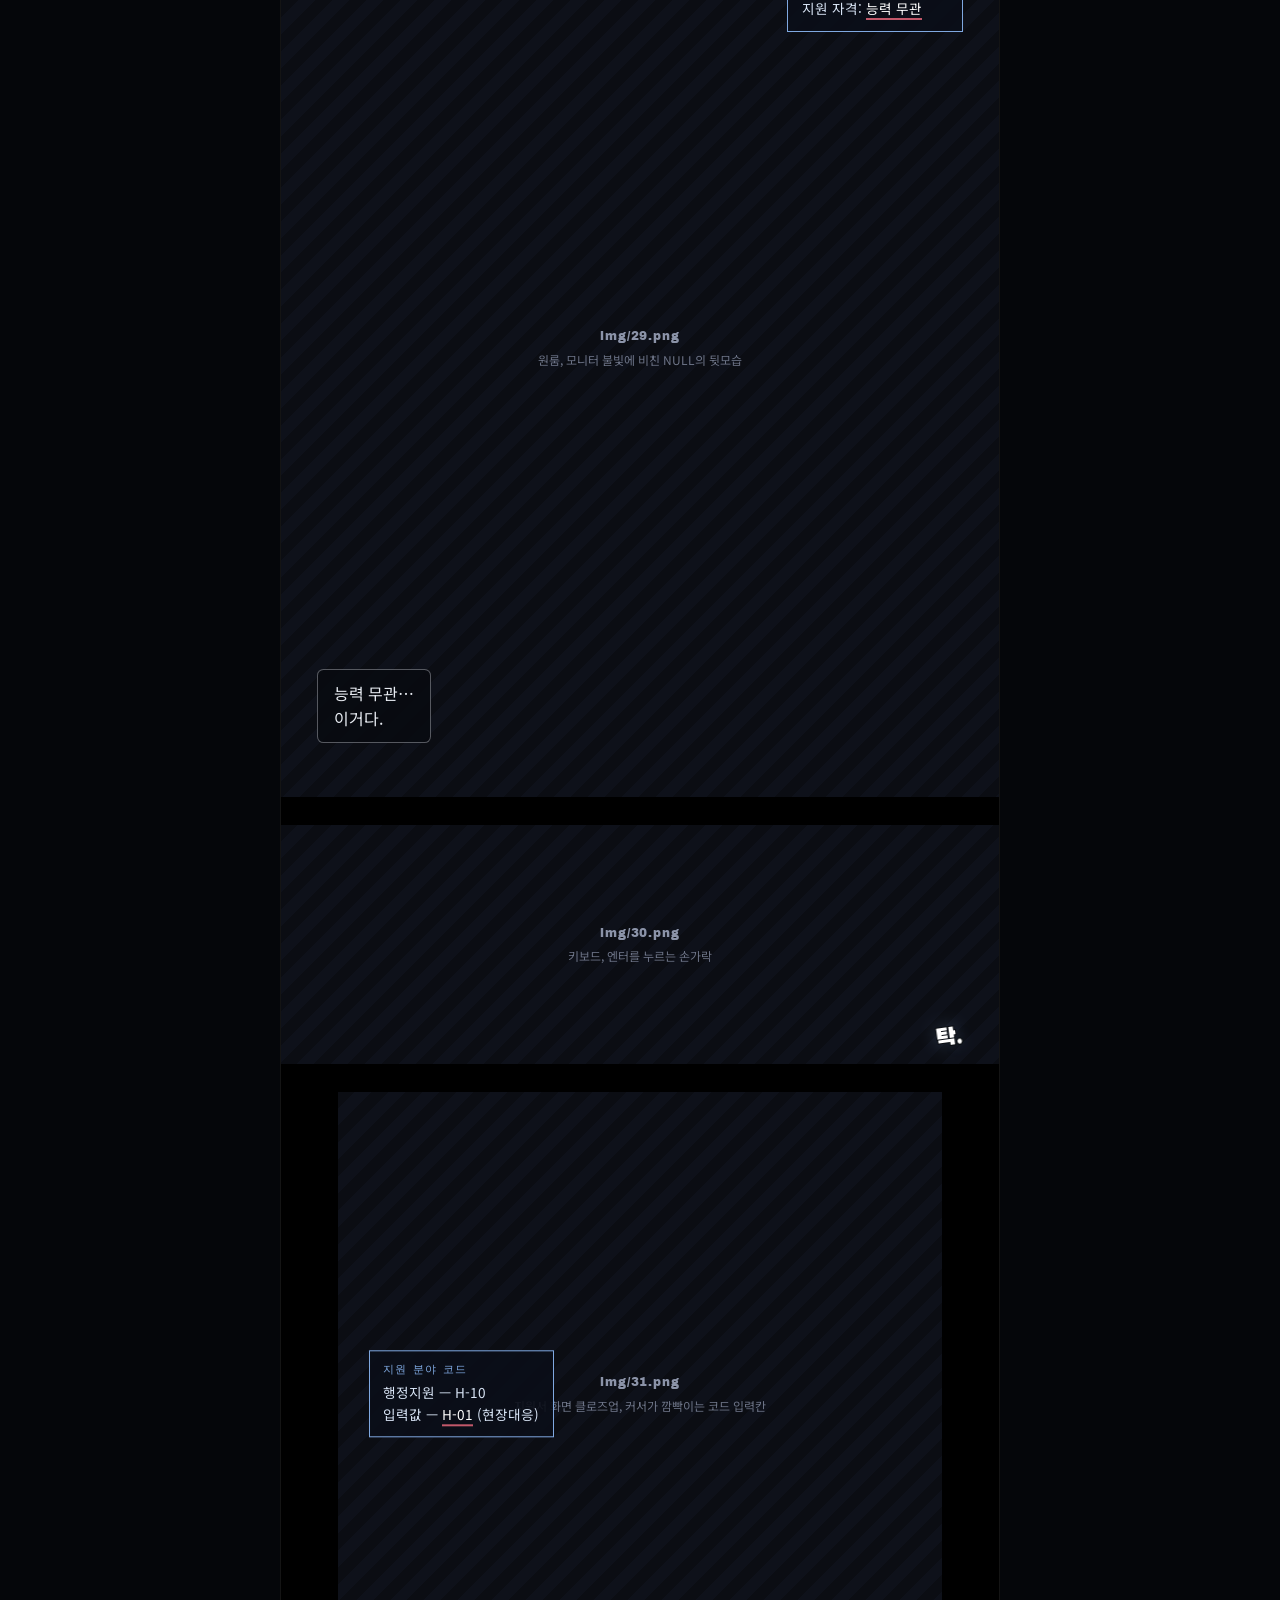
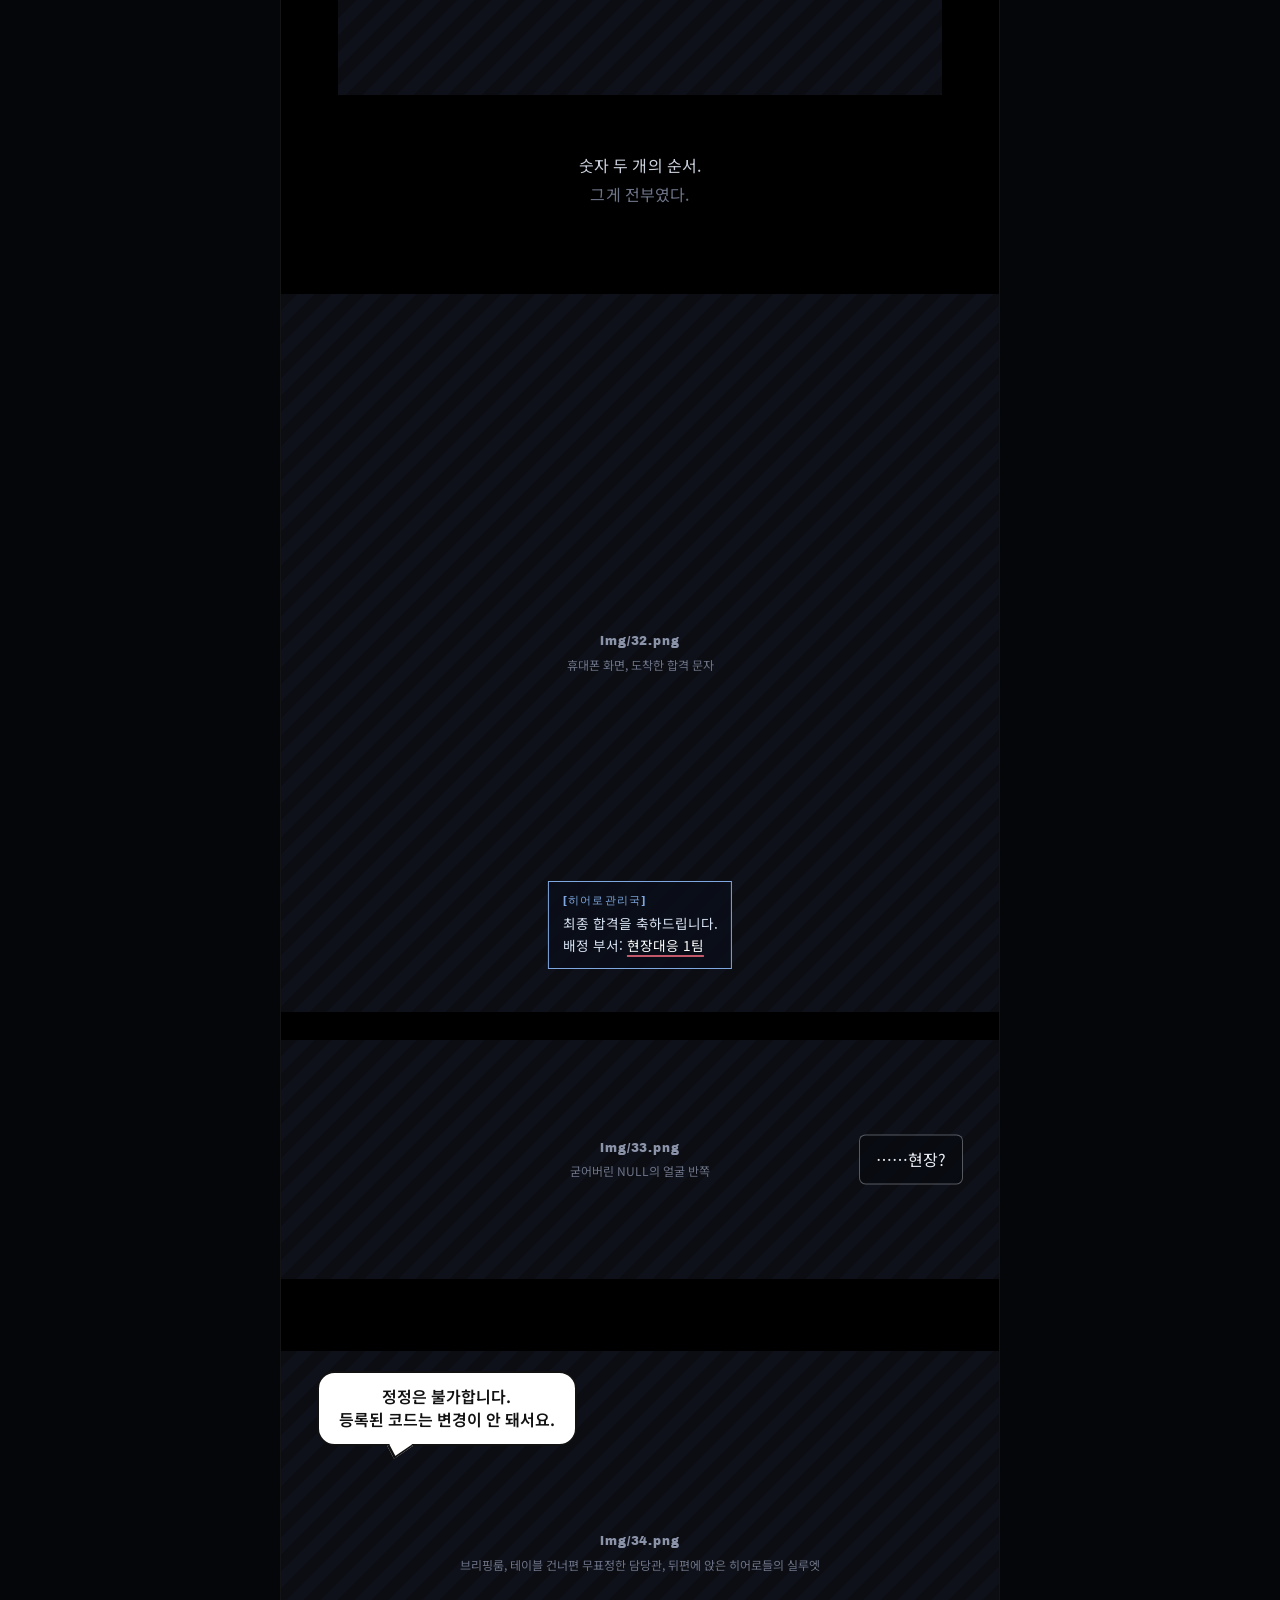
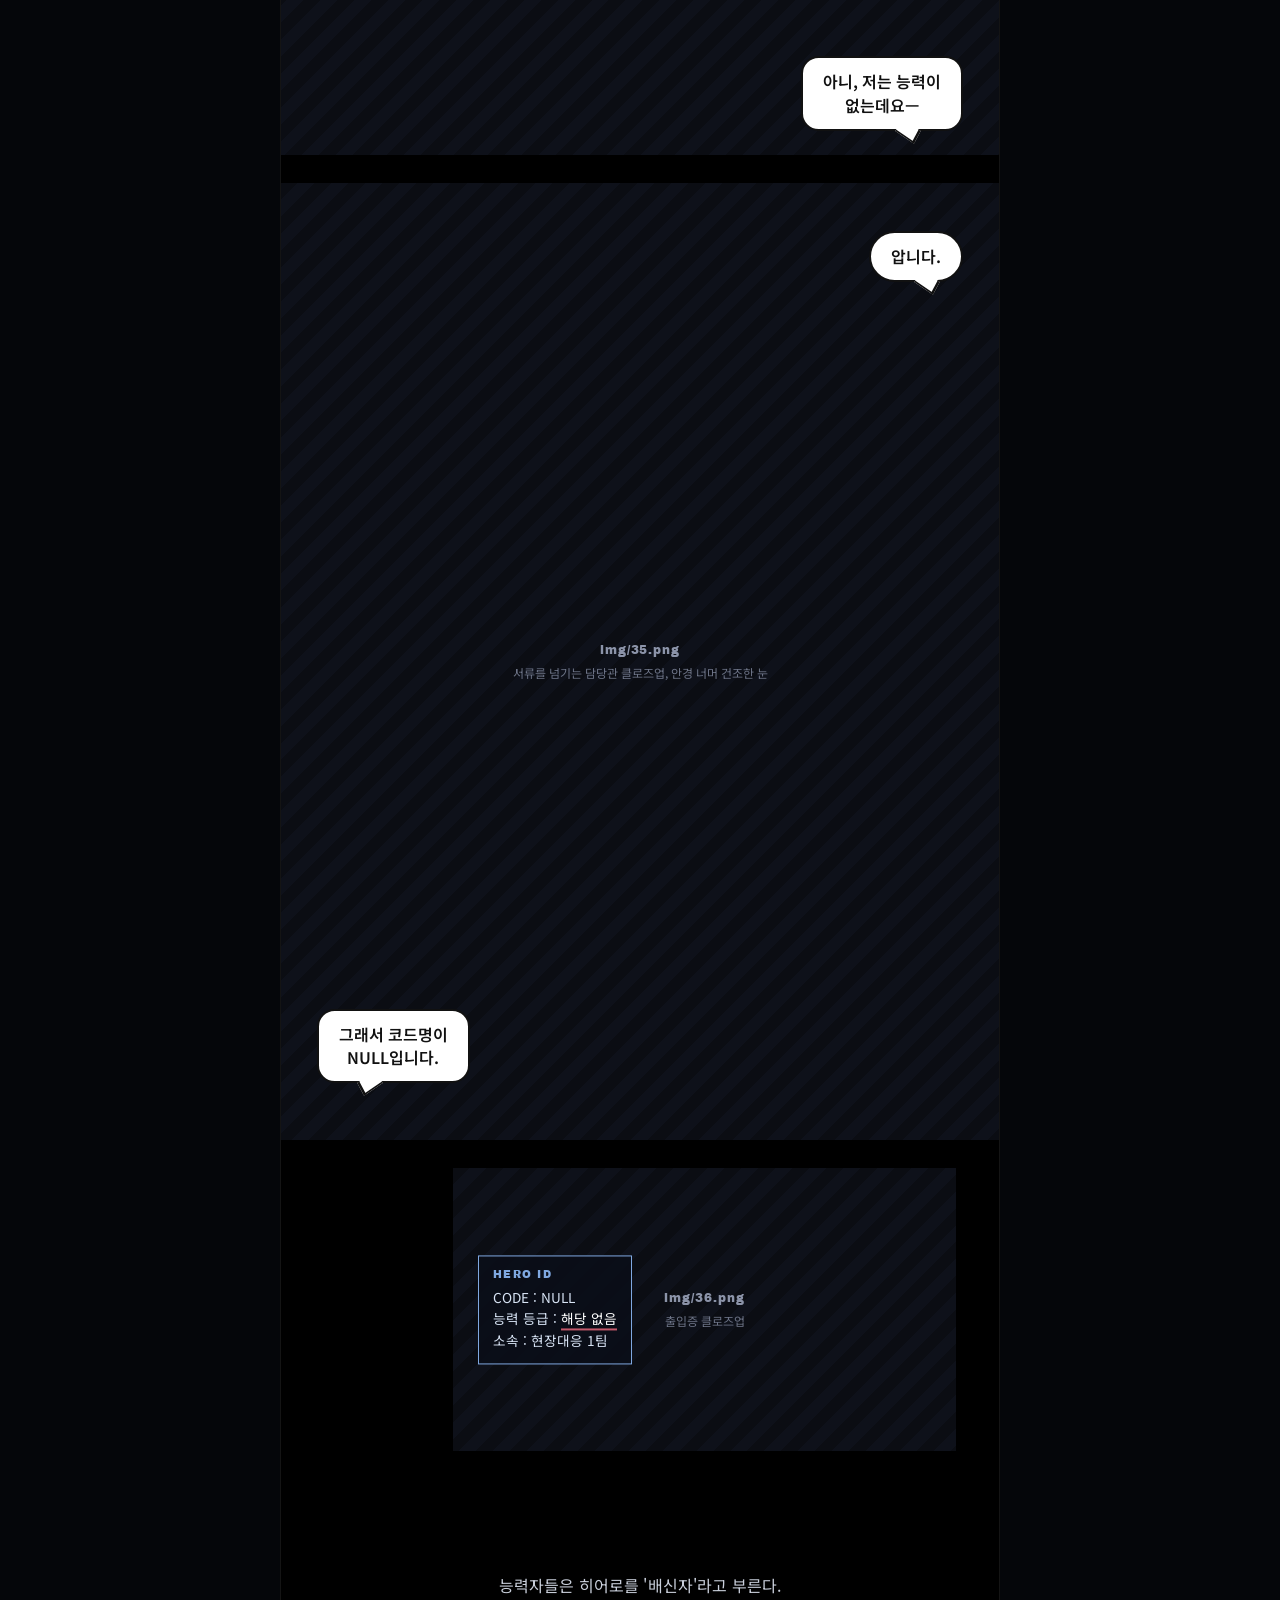
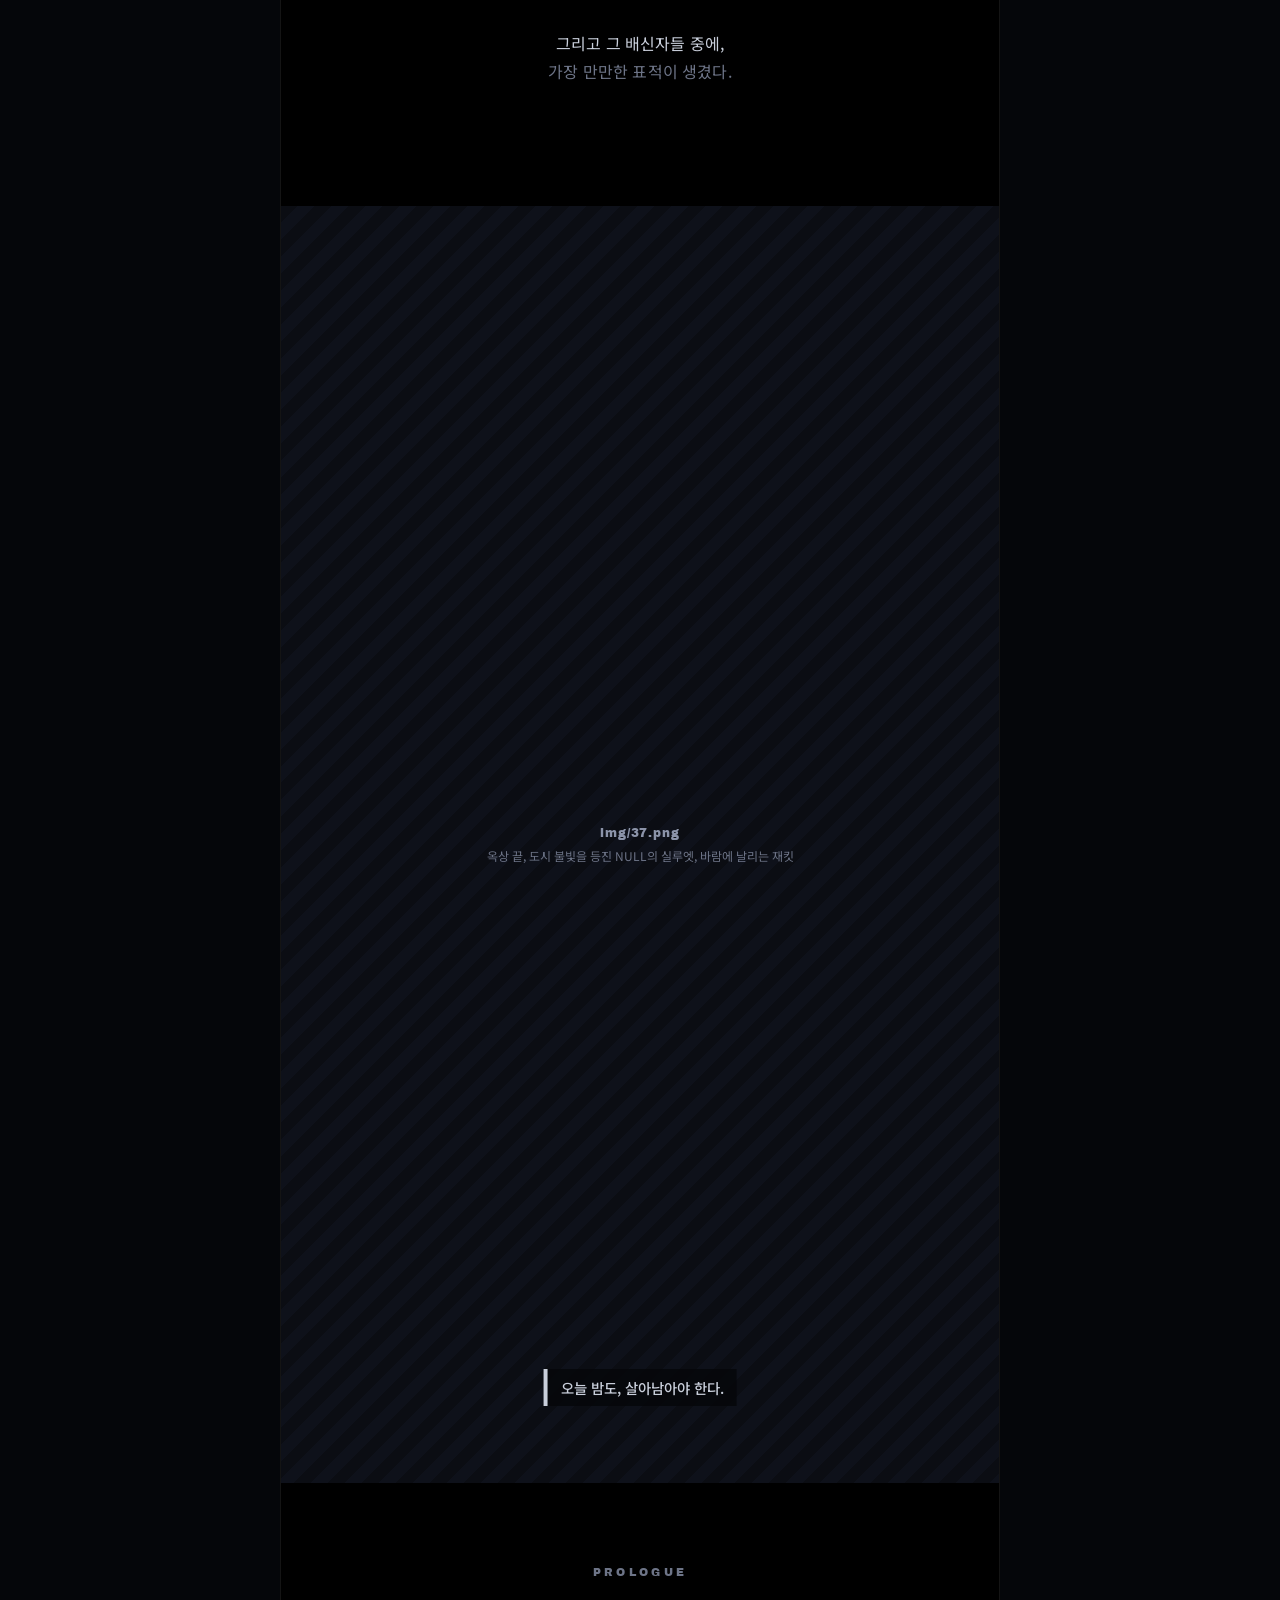
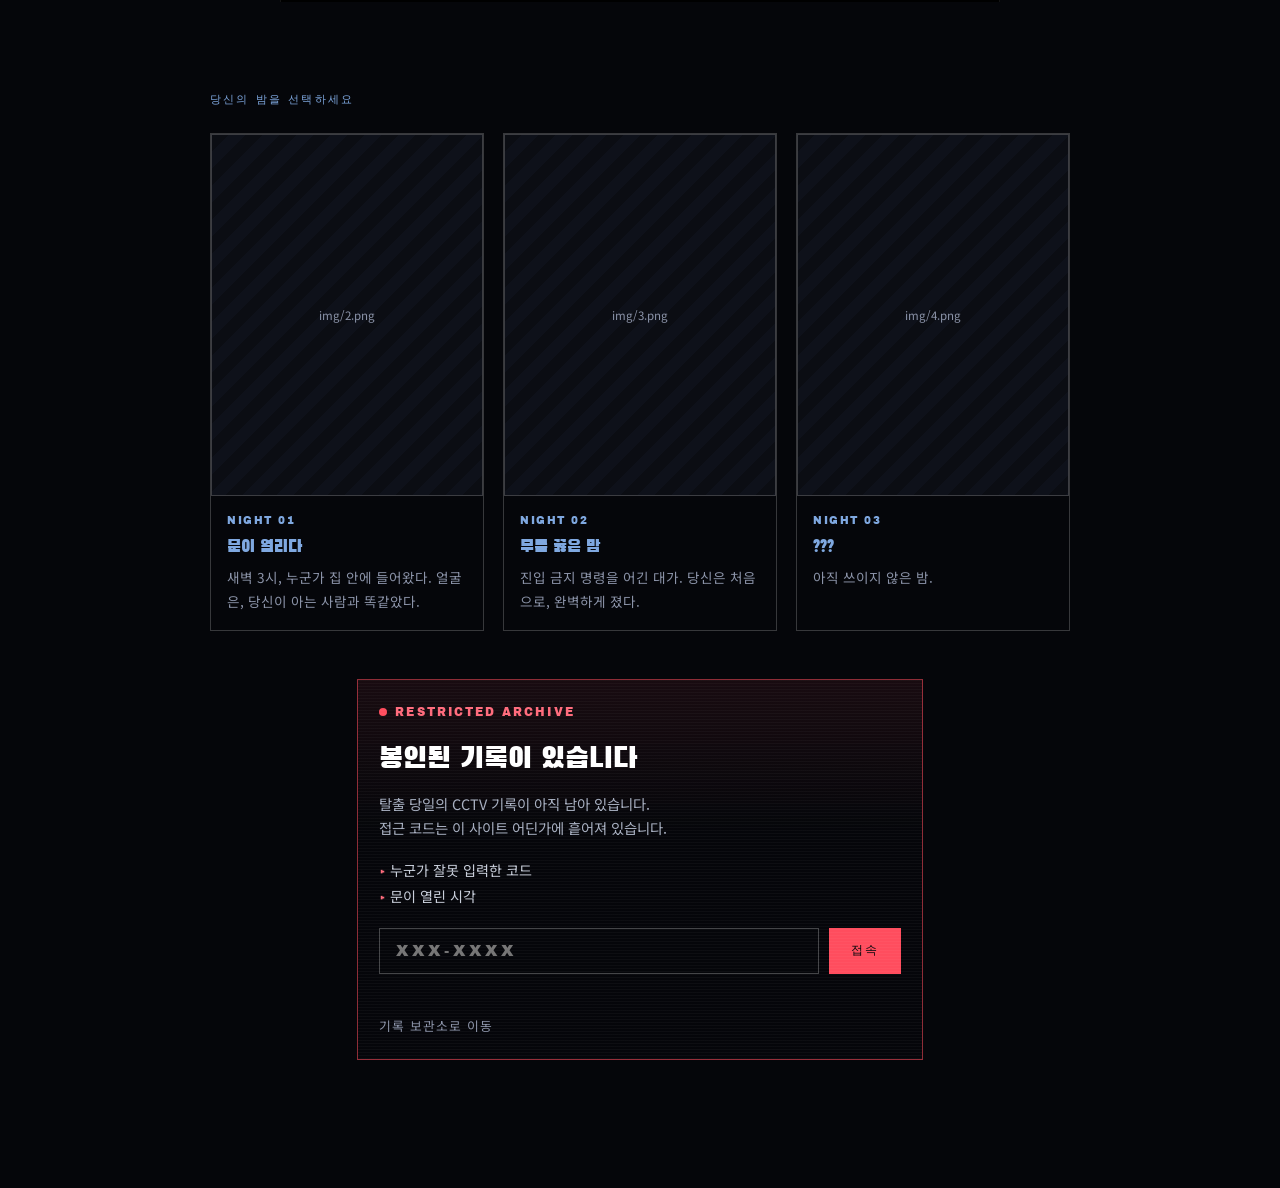
==== commit 0576bcee: "Update div class for text alignment in index.html" ====
--- a/index.html
+++ b/index.html
@@ -64,7 +64,7 @@
   <section class="cut sq inset l mono">
     <img src="img/26.png" alt="">
     <div class="ph"><b>img/26.png</b>꽉 맞잡은 두 손 (누구의 손인지 알 수 없게)</div>
-    <div class="o mc say t-up" style="--i:0">뒤돌아보지 마.</div>
+    <div class="o mc say t=r" style="--i:0">뒤돌아보지 마.</div>
   </section>
   <div class="gap m"></div>
   <section class="cut std mono fx">
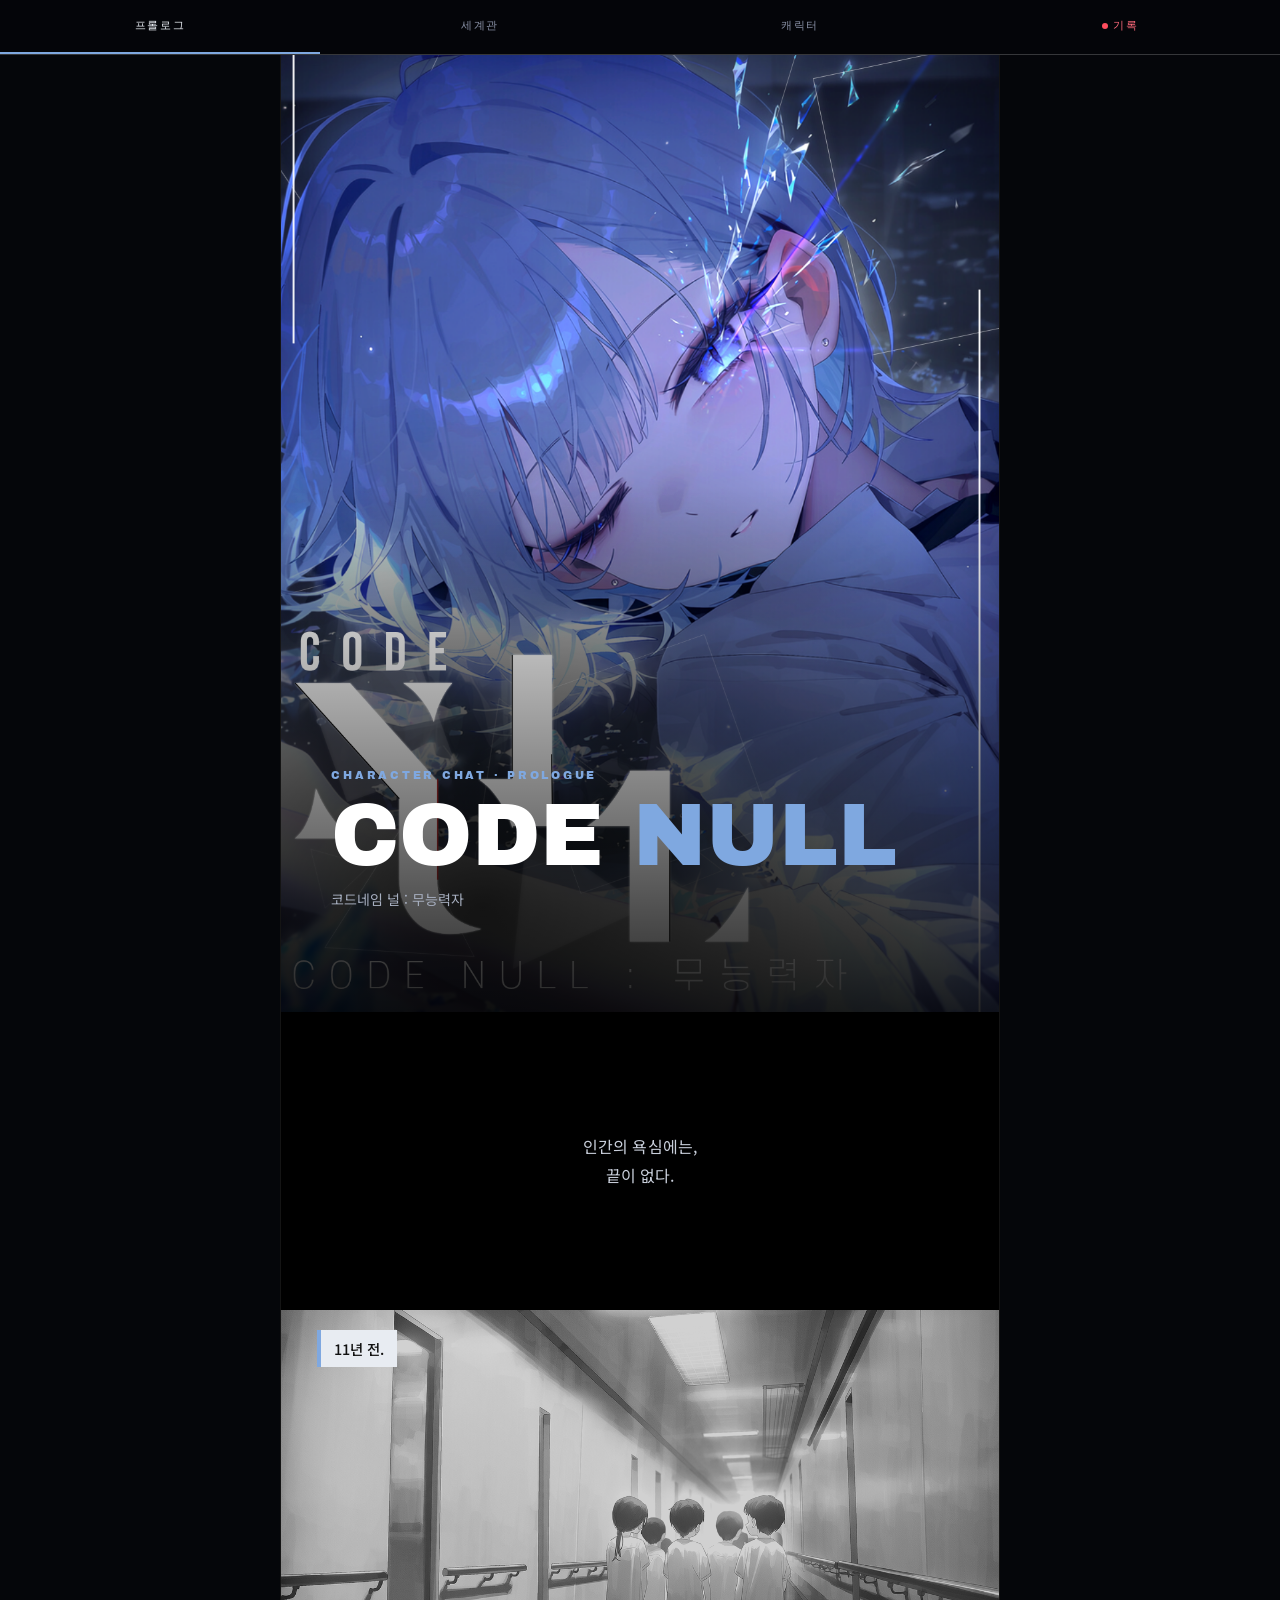
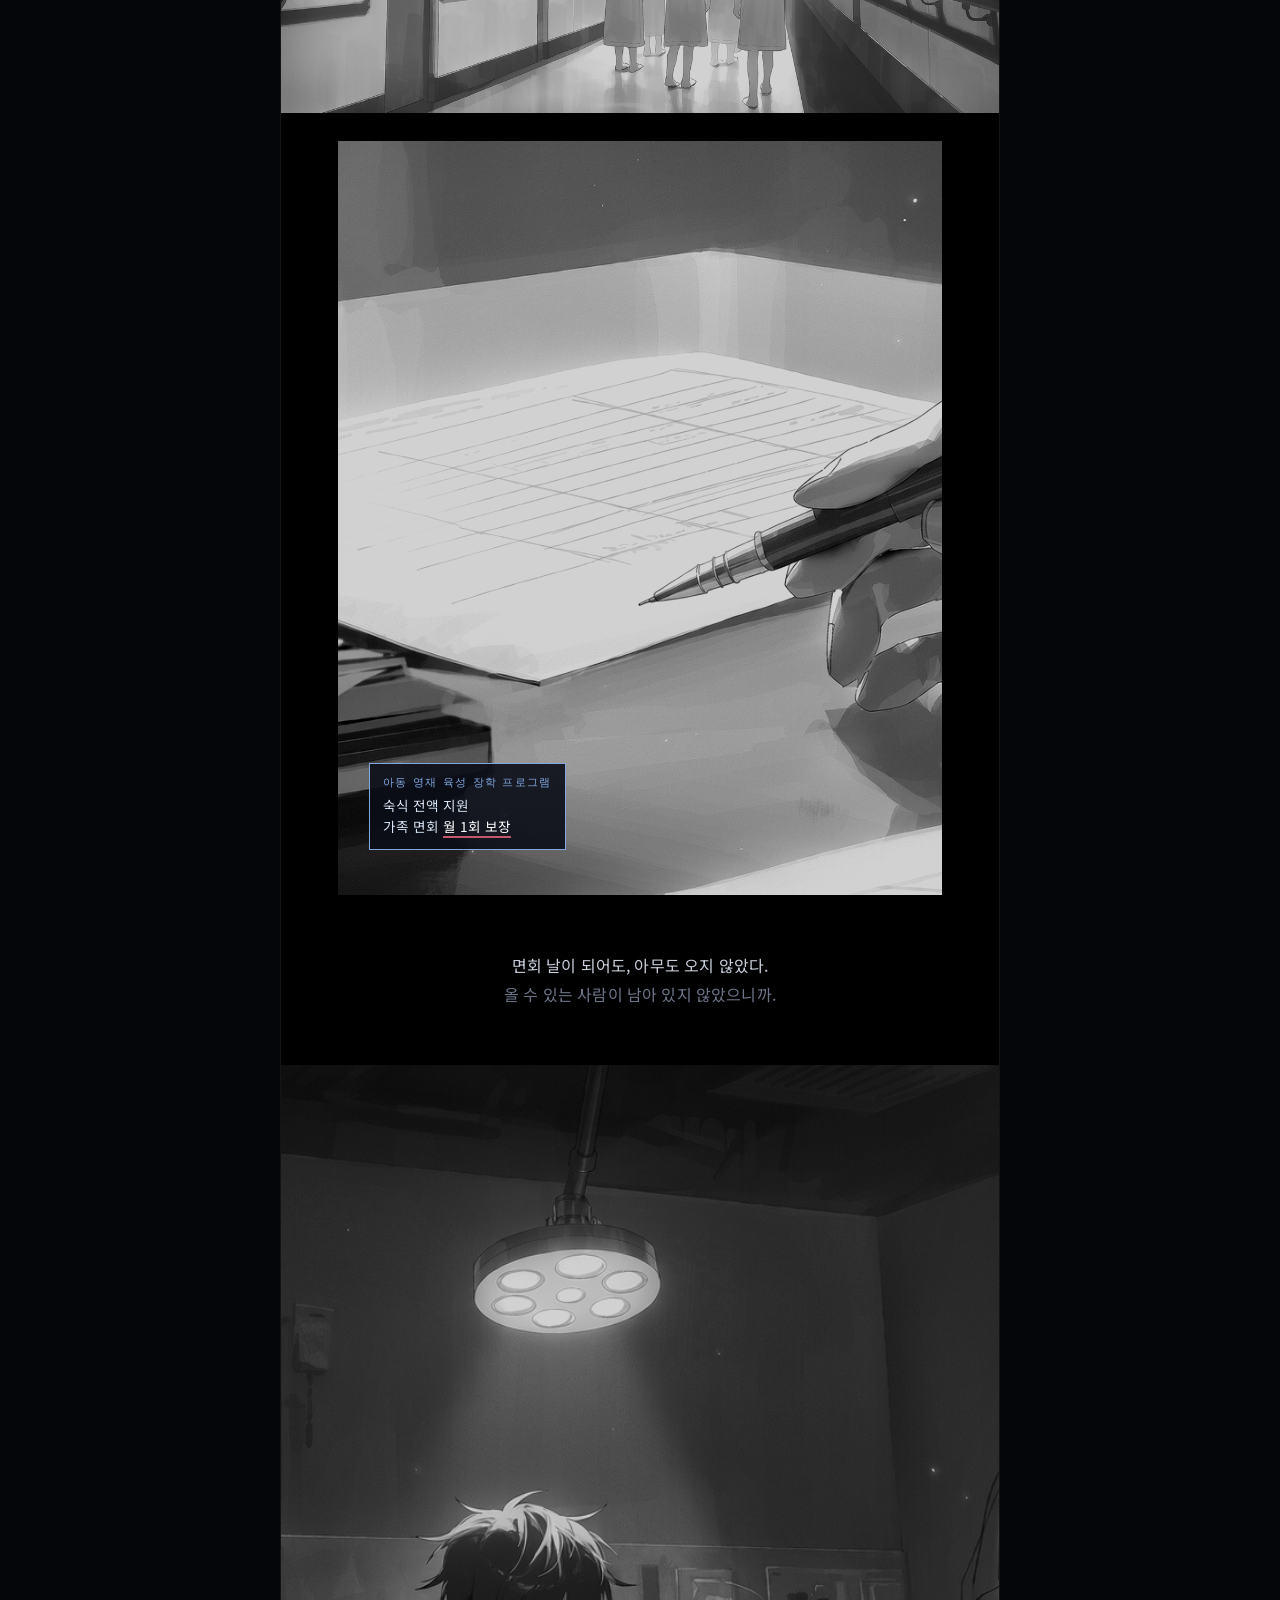
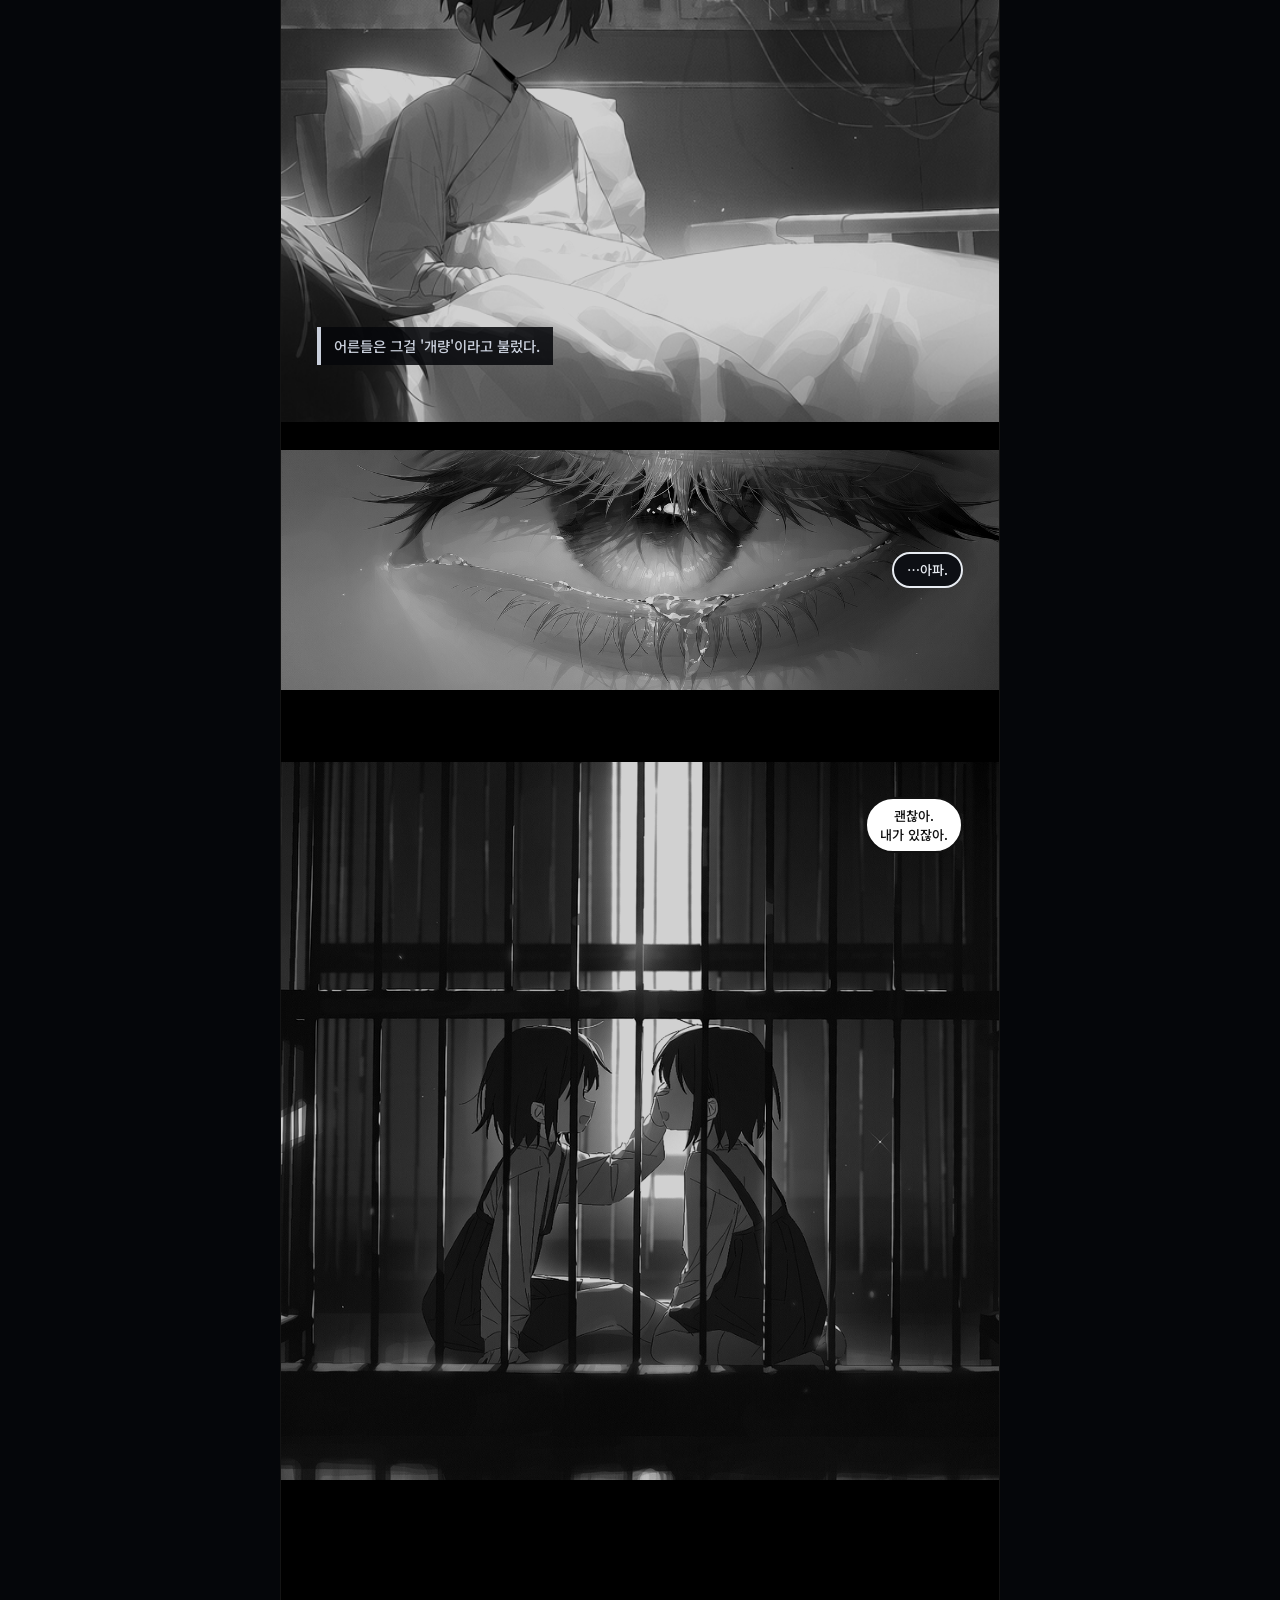
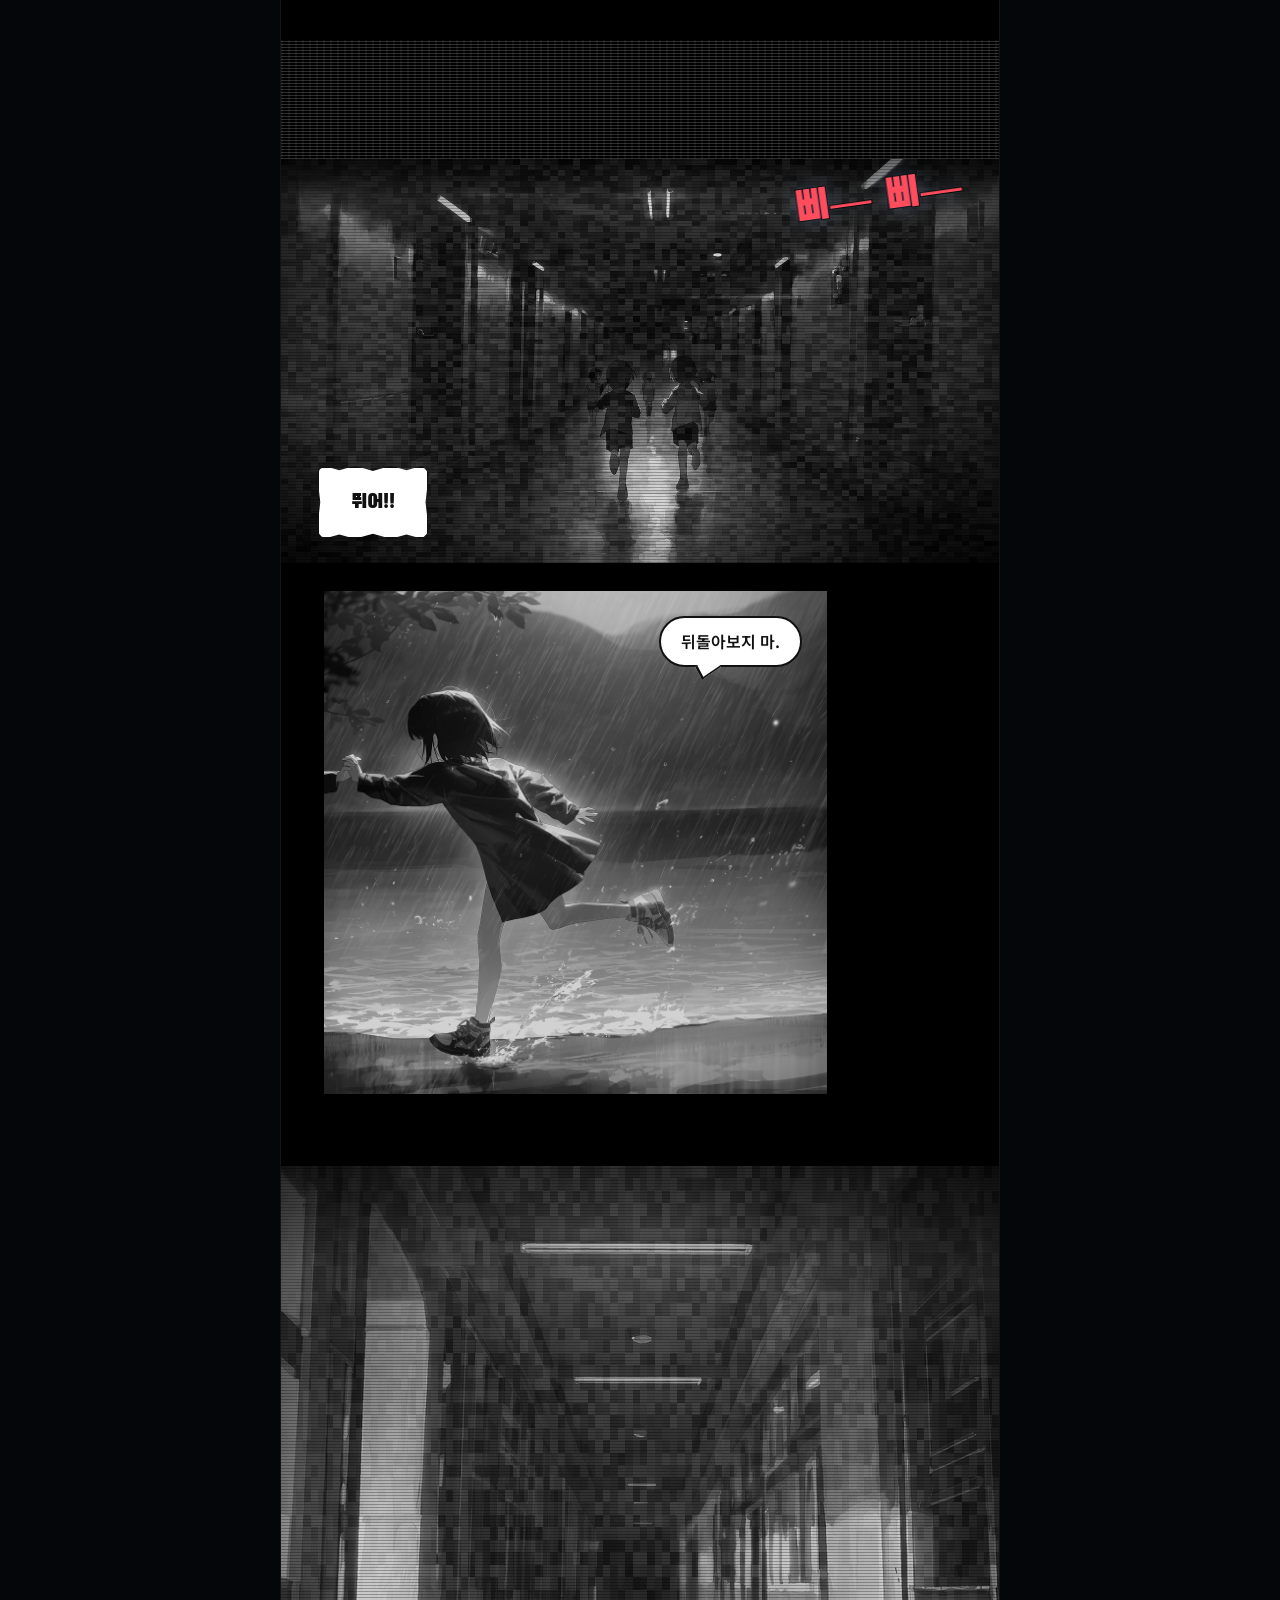
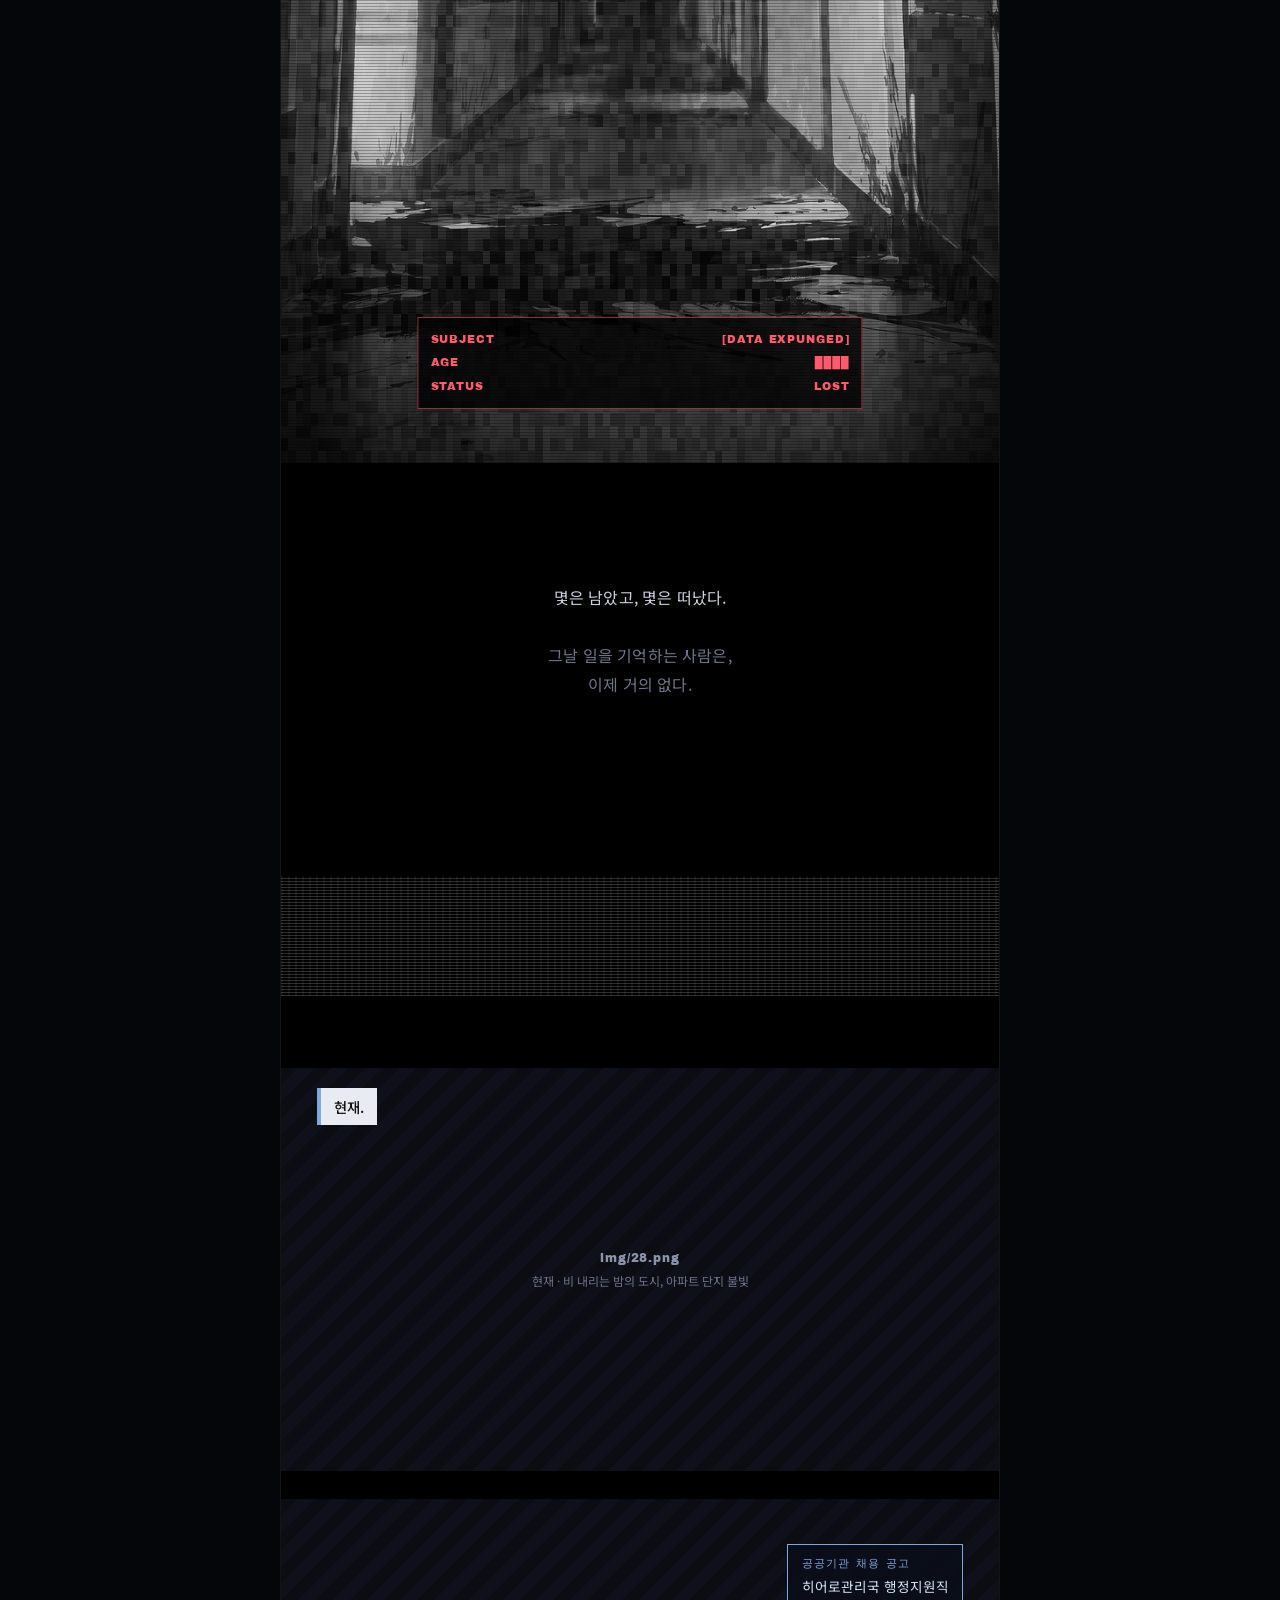
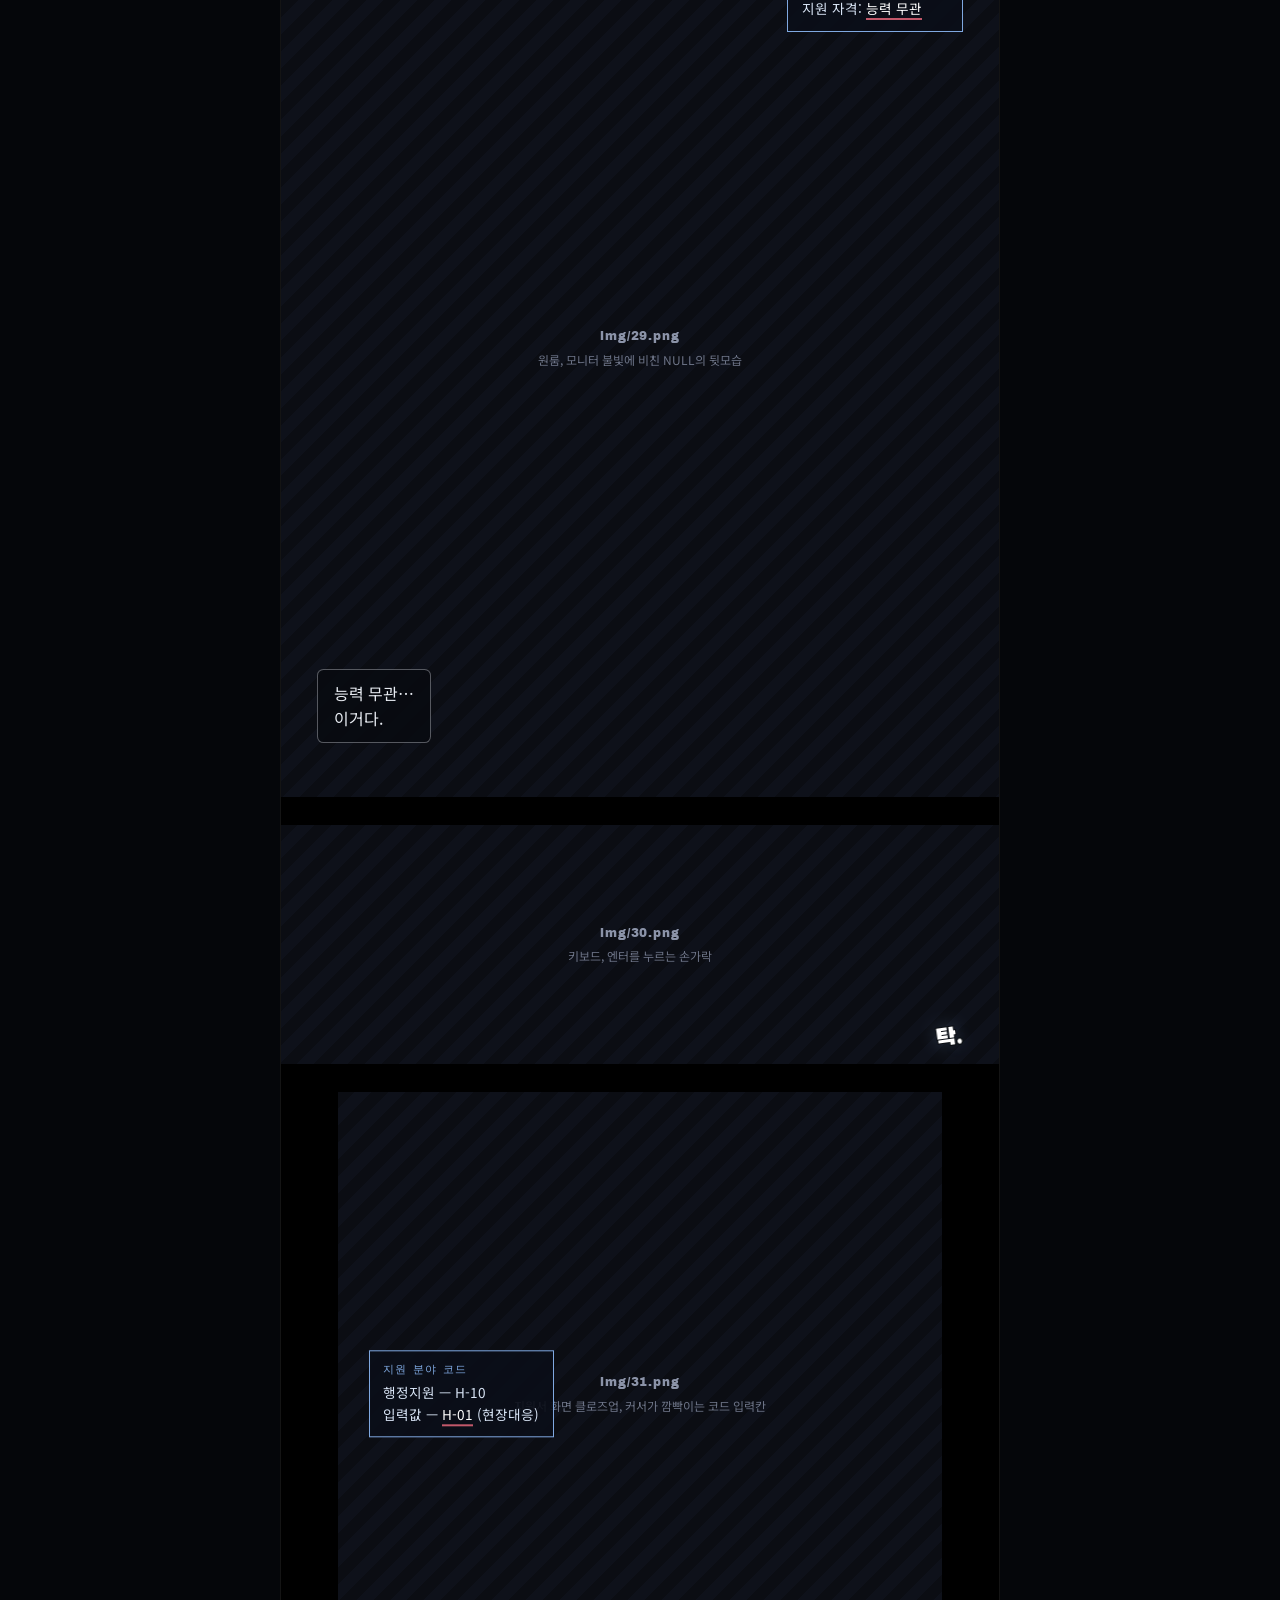
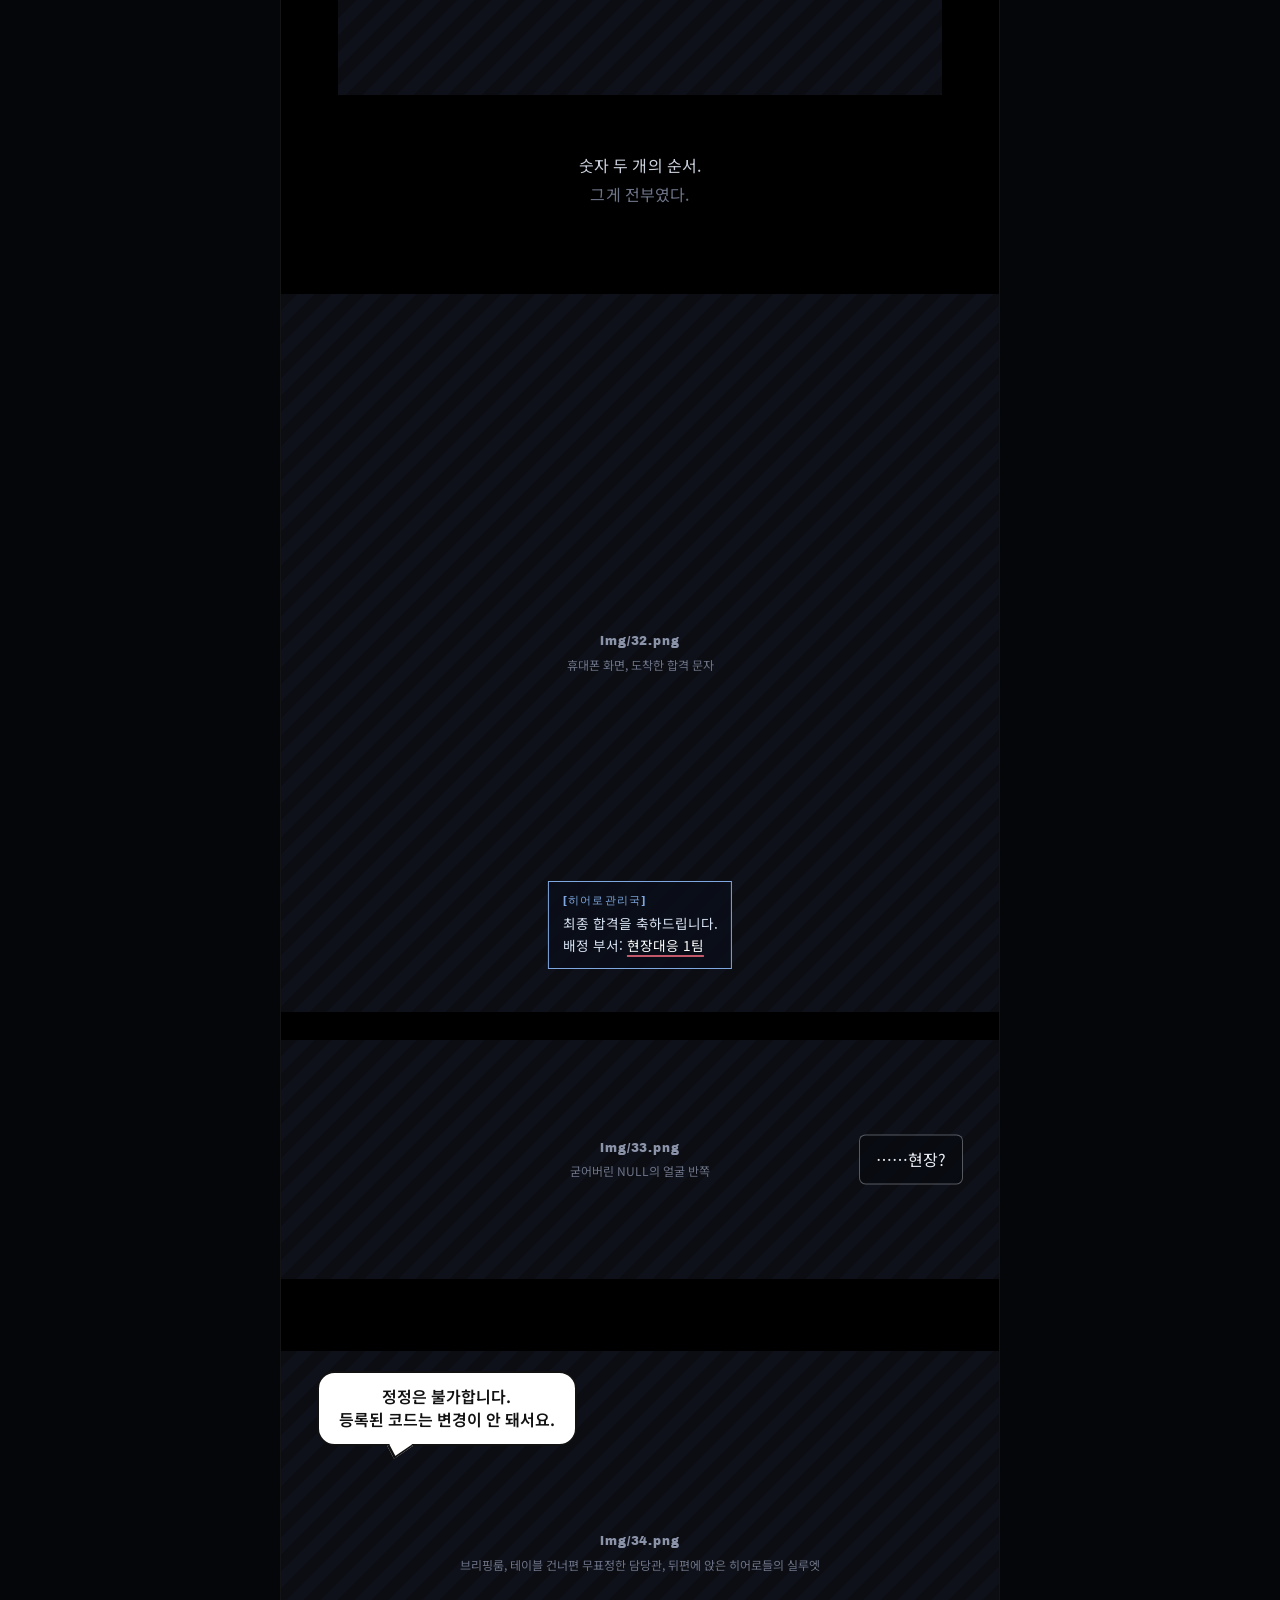
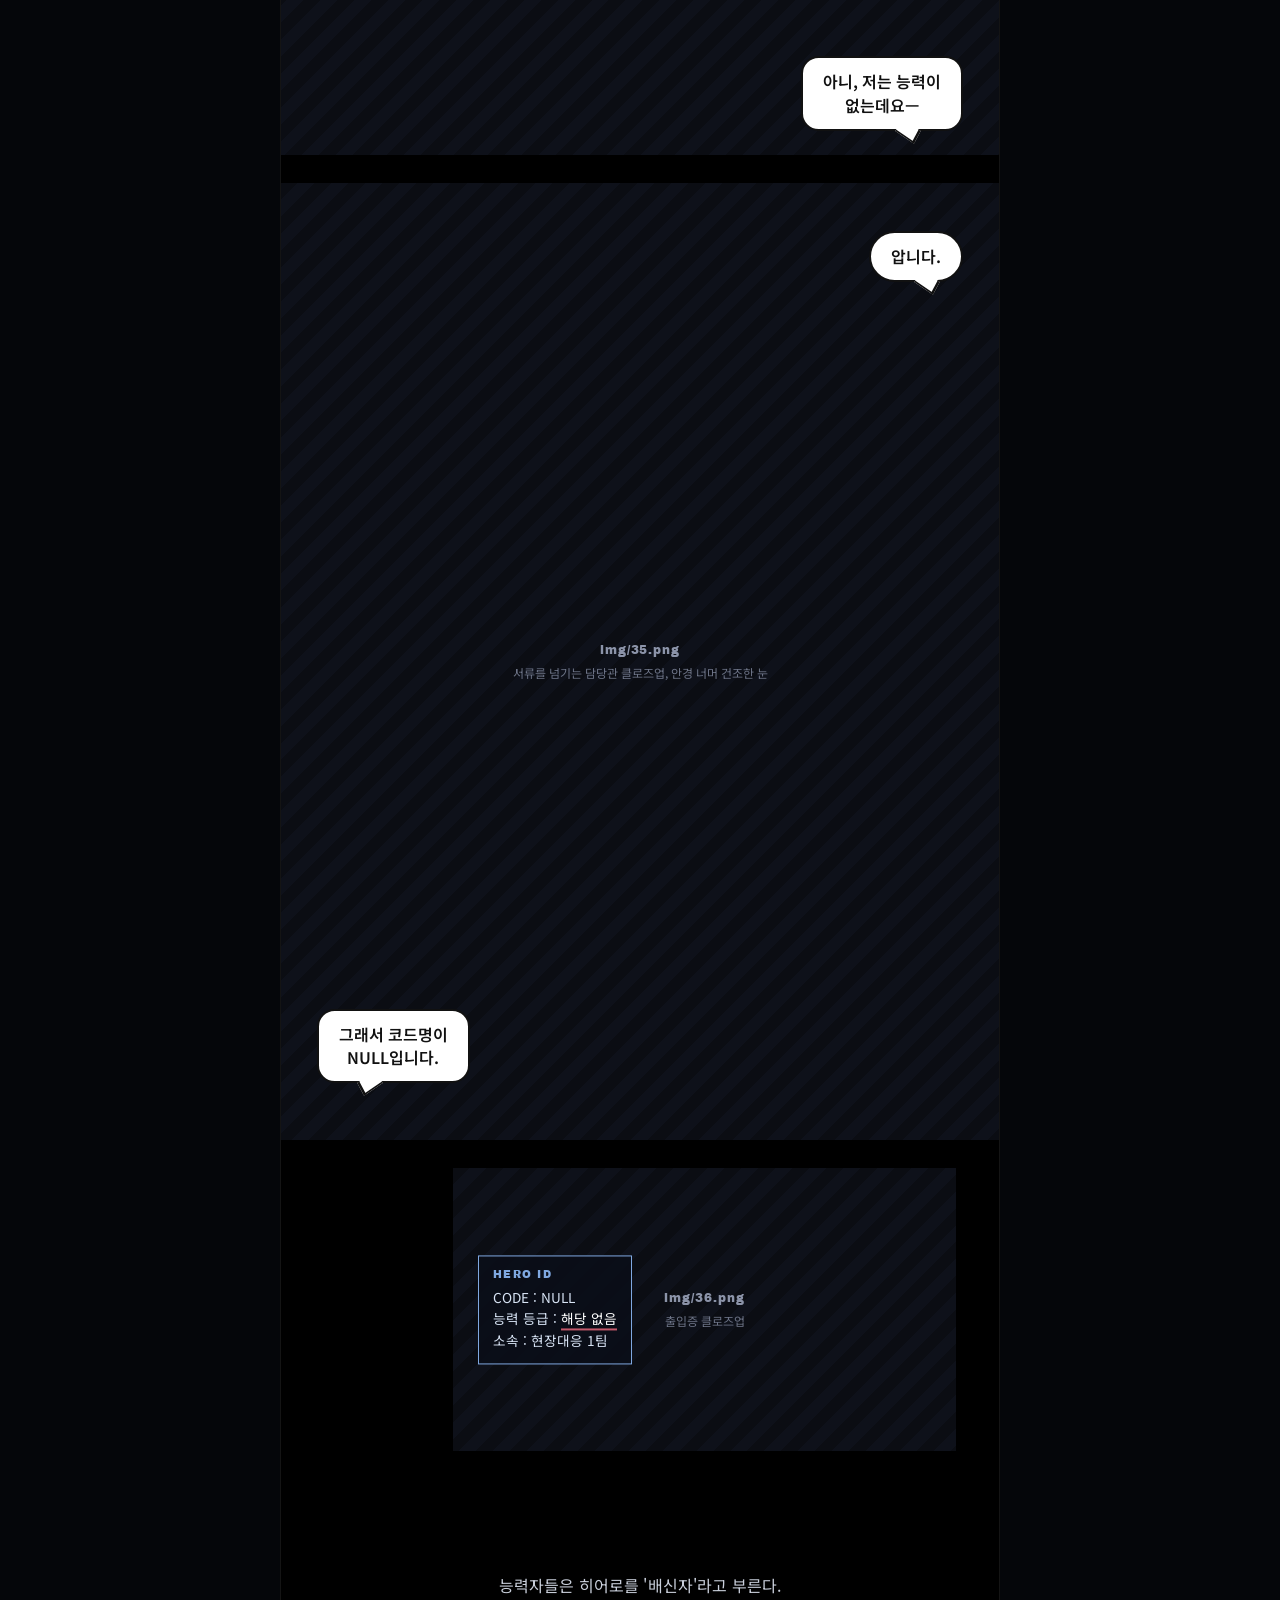
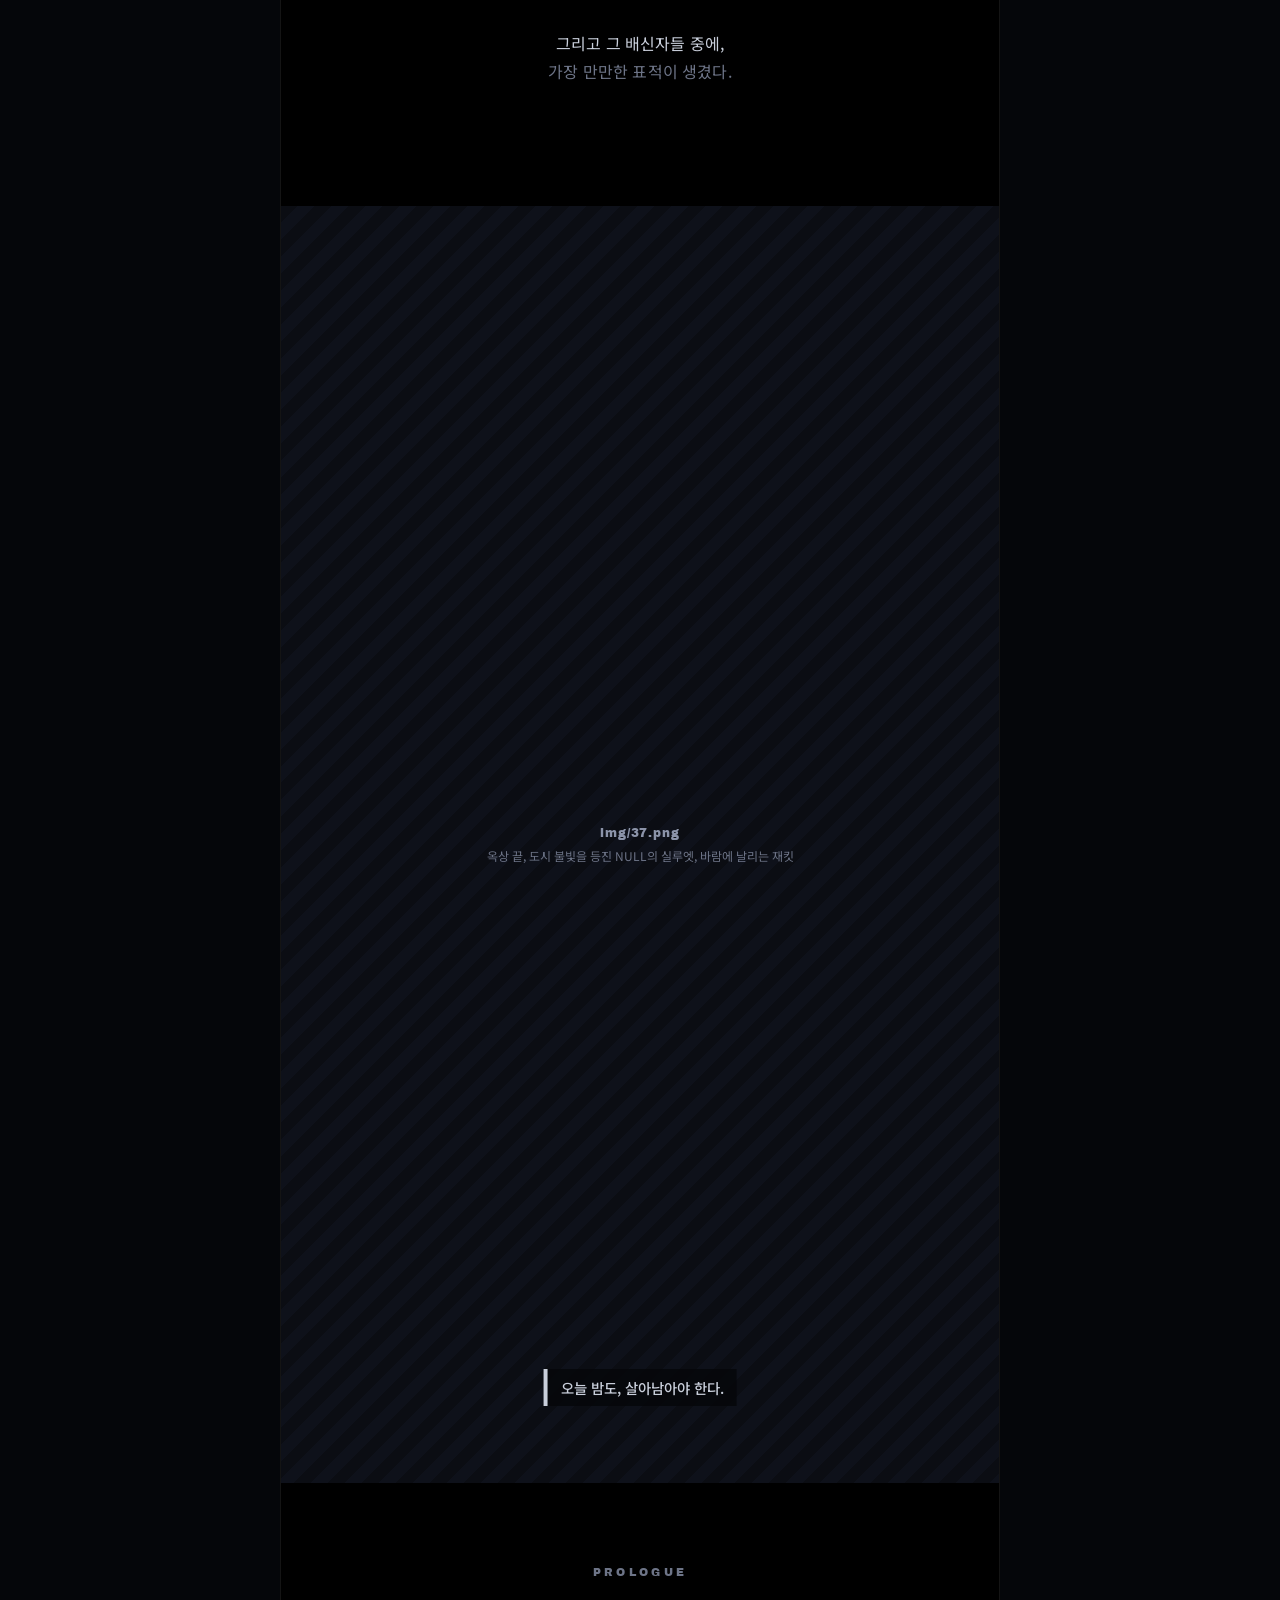
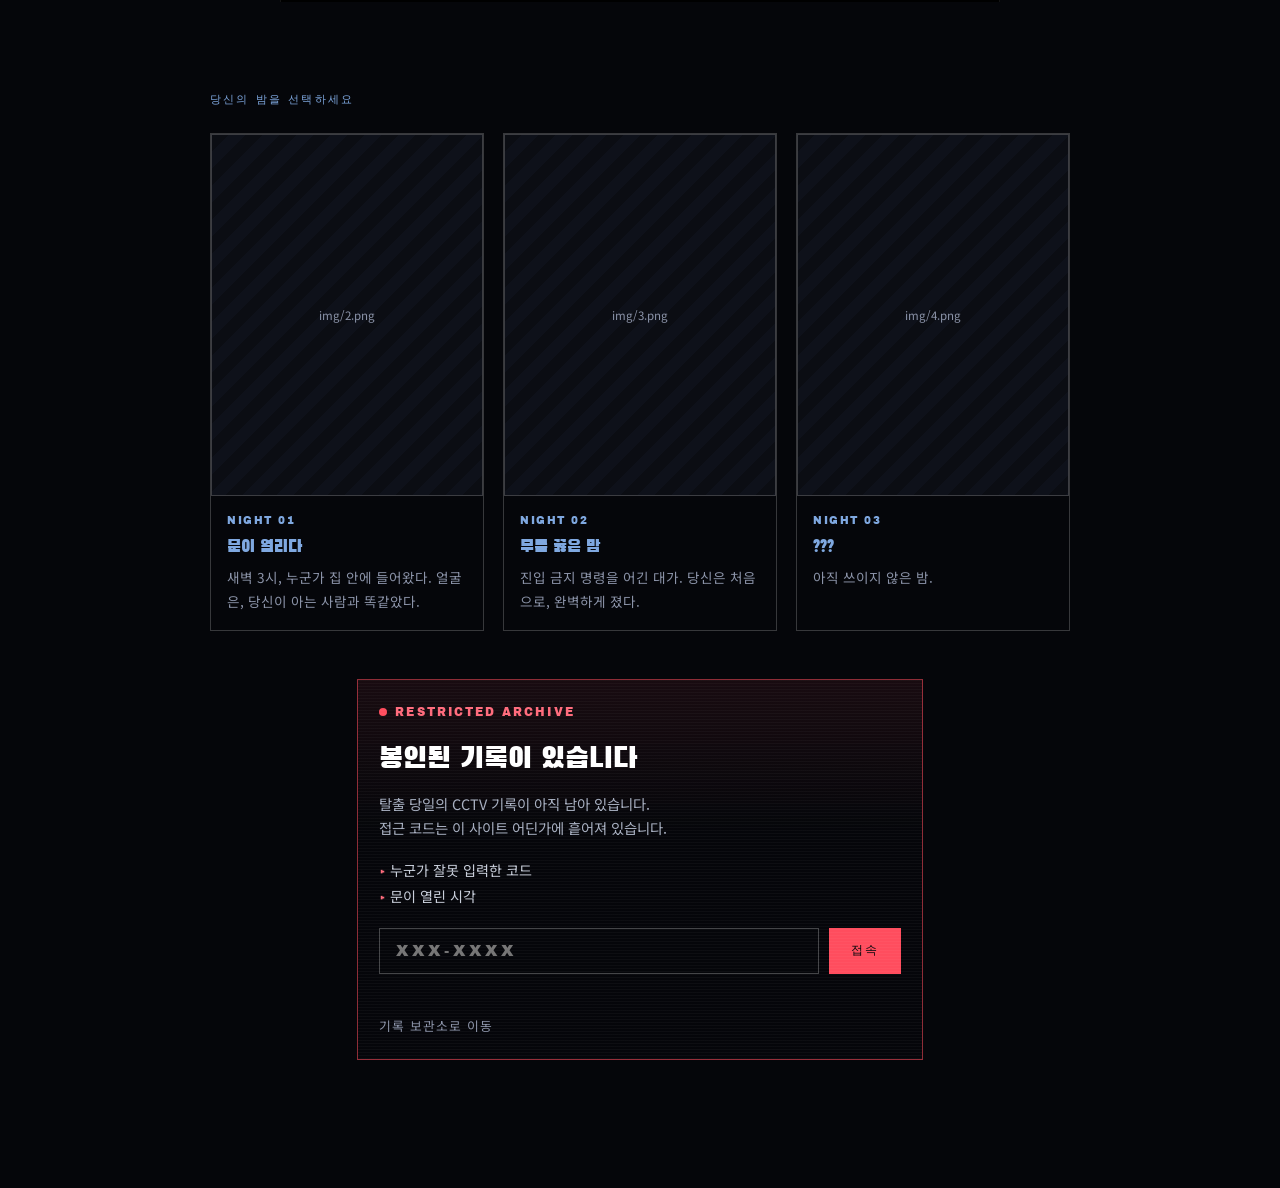
==== commit a3bf2293: "Update index.html" ====
--- a/index.html
+++ b/index.html
@@ -64,7 +64,7 @@
   <section class="cut sq inset l mono">
     <img src="img/26.png" alt="">
     <div class="ph"><b>img/26.png</b>꽉 맞잡은 두 손 (누구의 손인지 알 수 없게)</div>
-    <div class="o mc say t=r" style="--i:0">뒤돌아보지 마.</div>
+    <div class="o tr say t-l" style="--i:0">뒤돌아보지 마.</div>
   </section>
   <div class="gap m"></div>
   <section class="cut std mono fx">
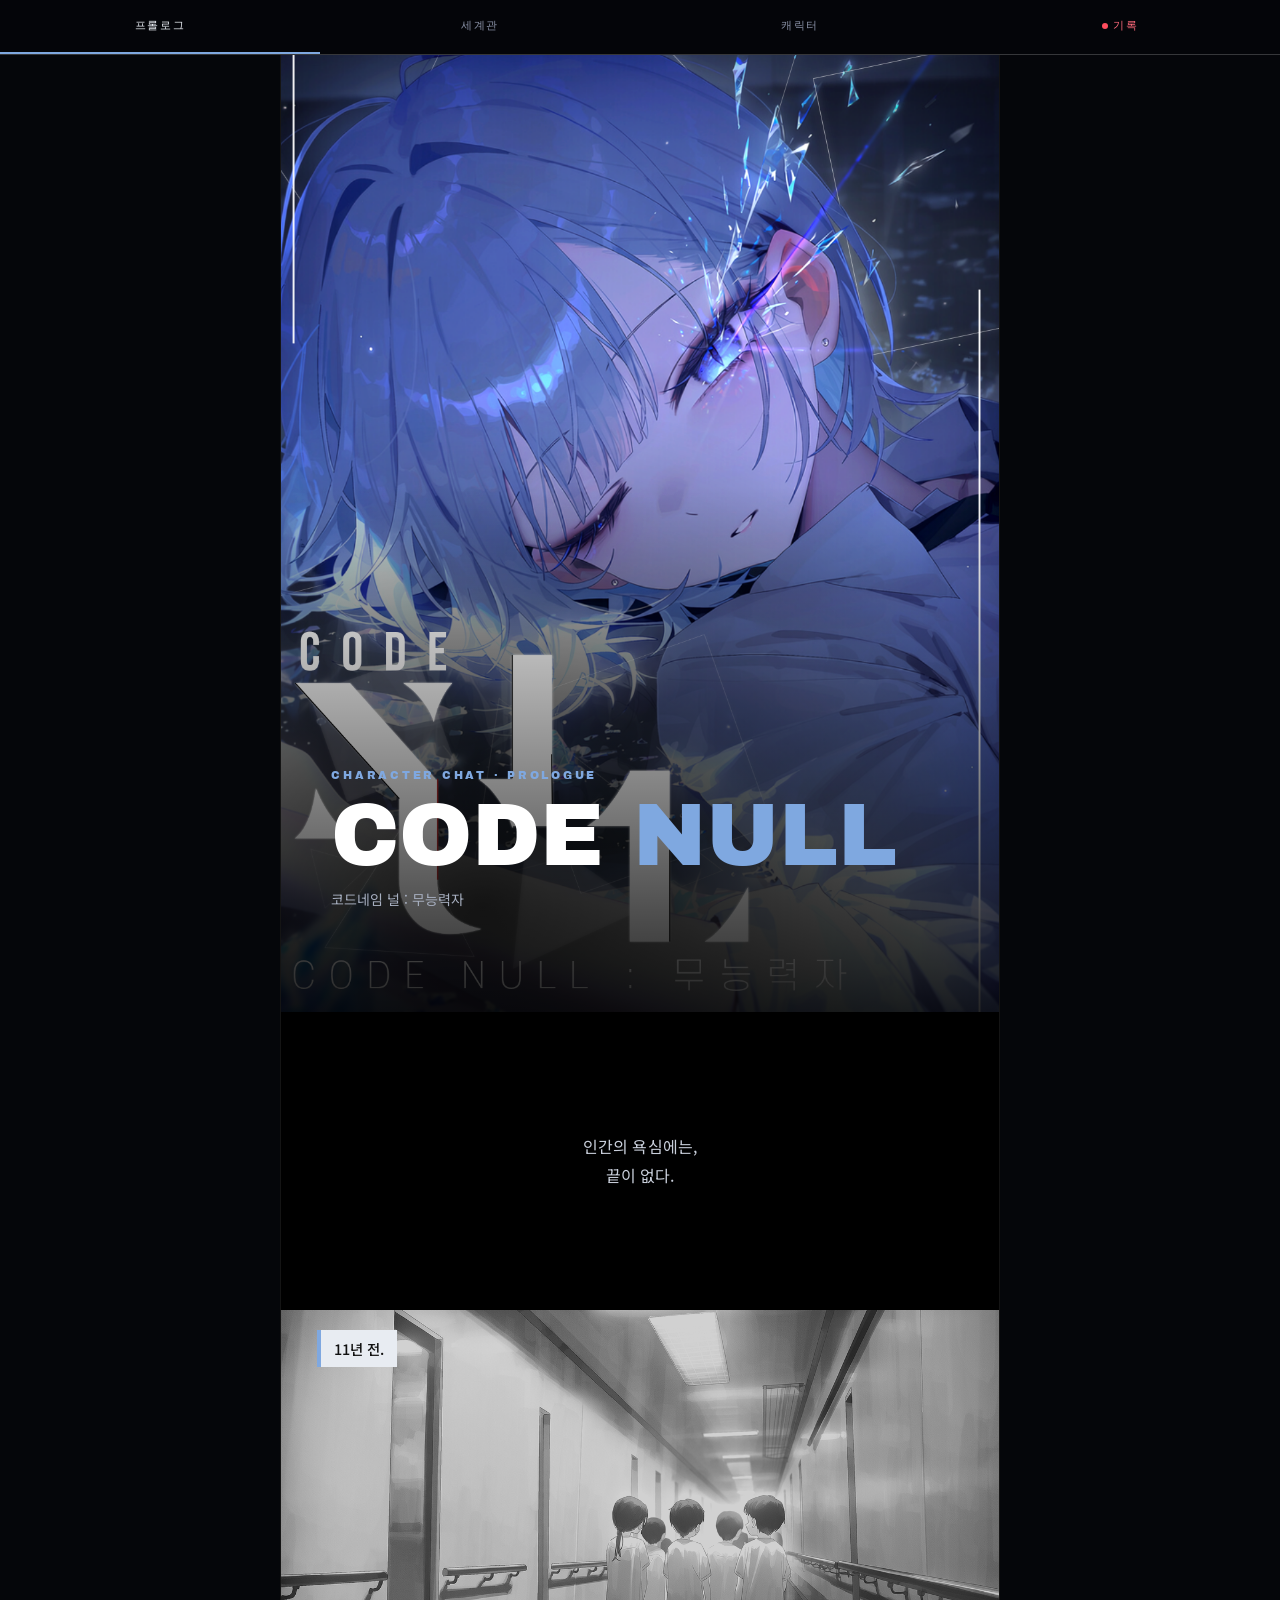
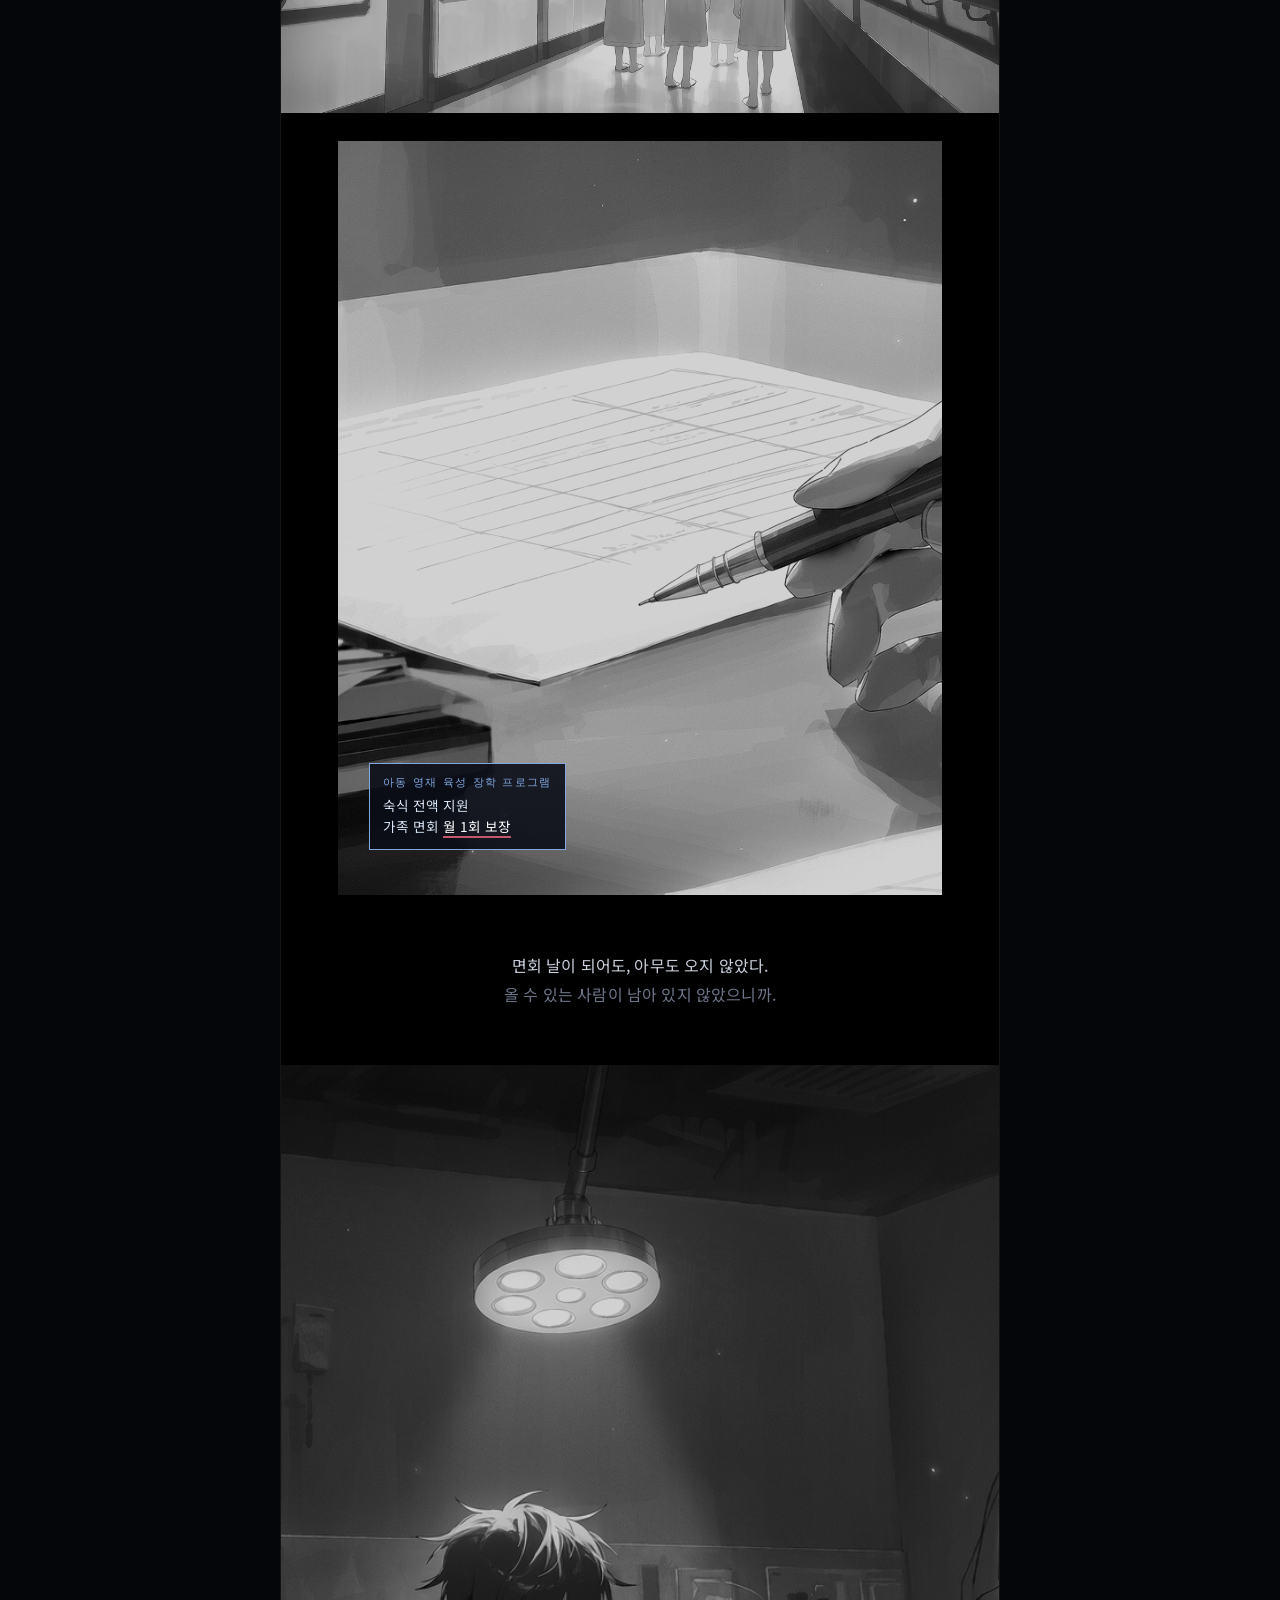
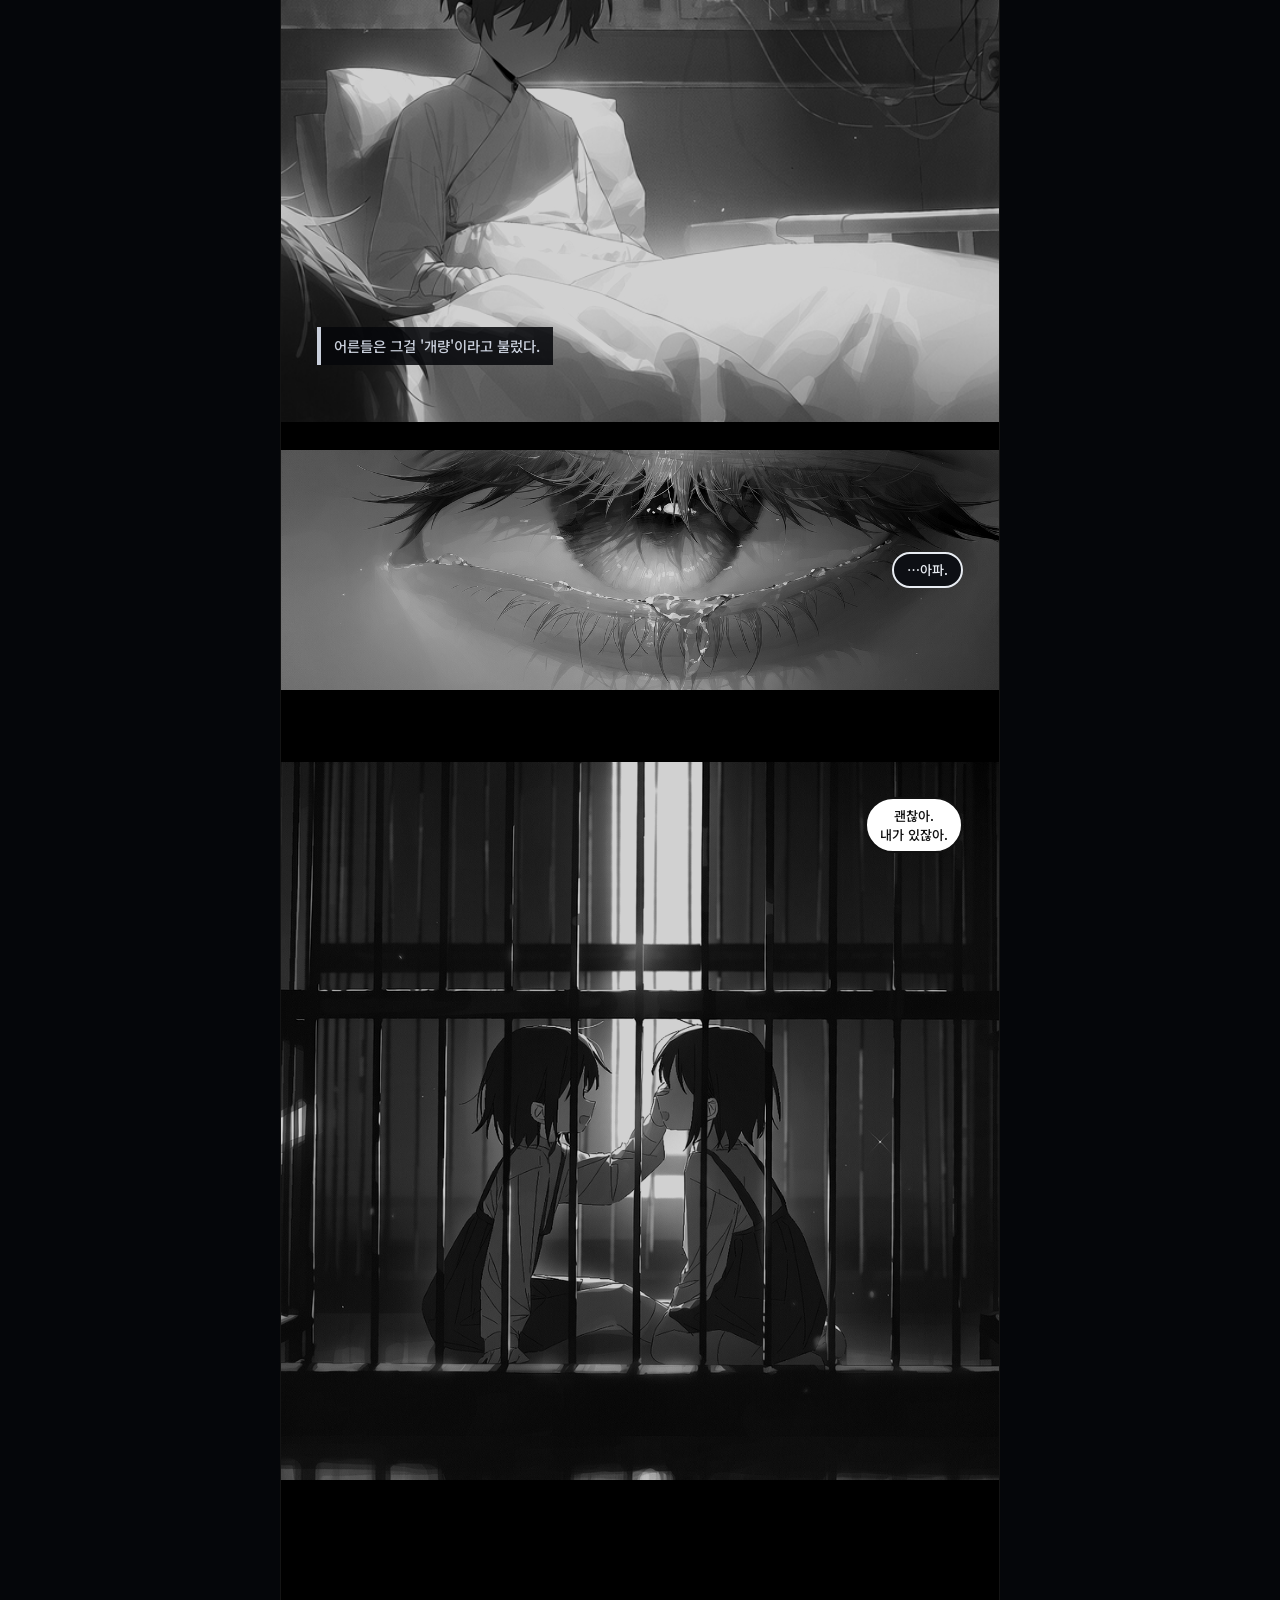
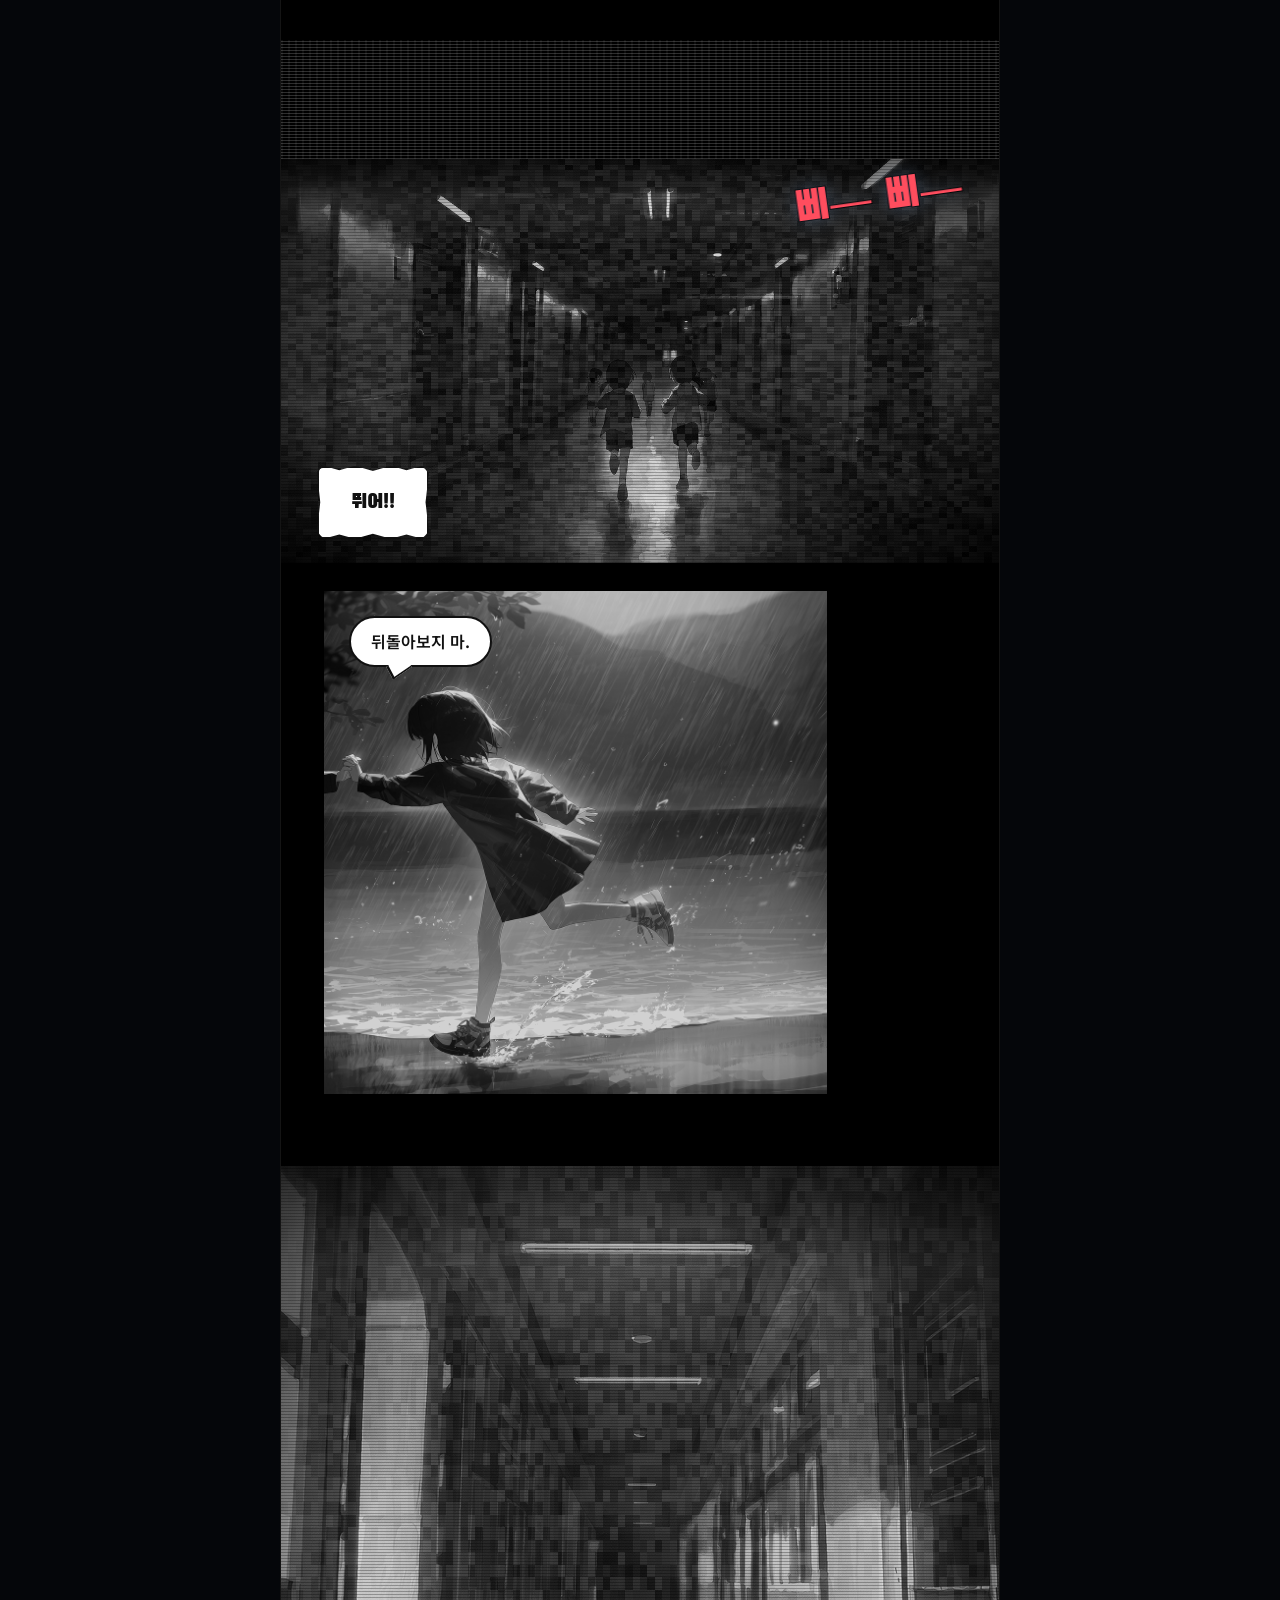
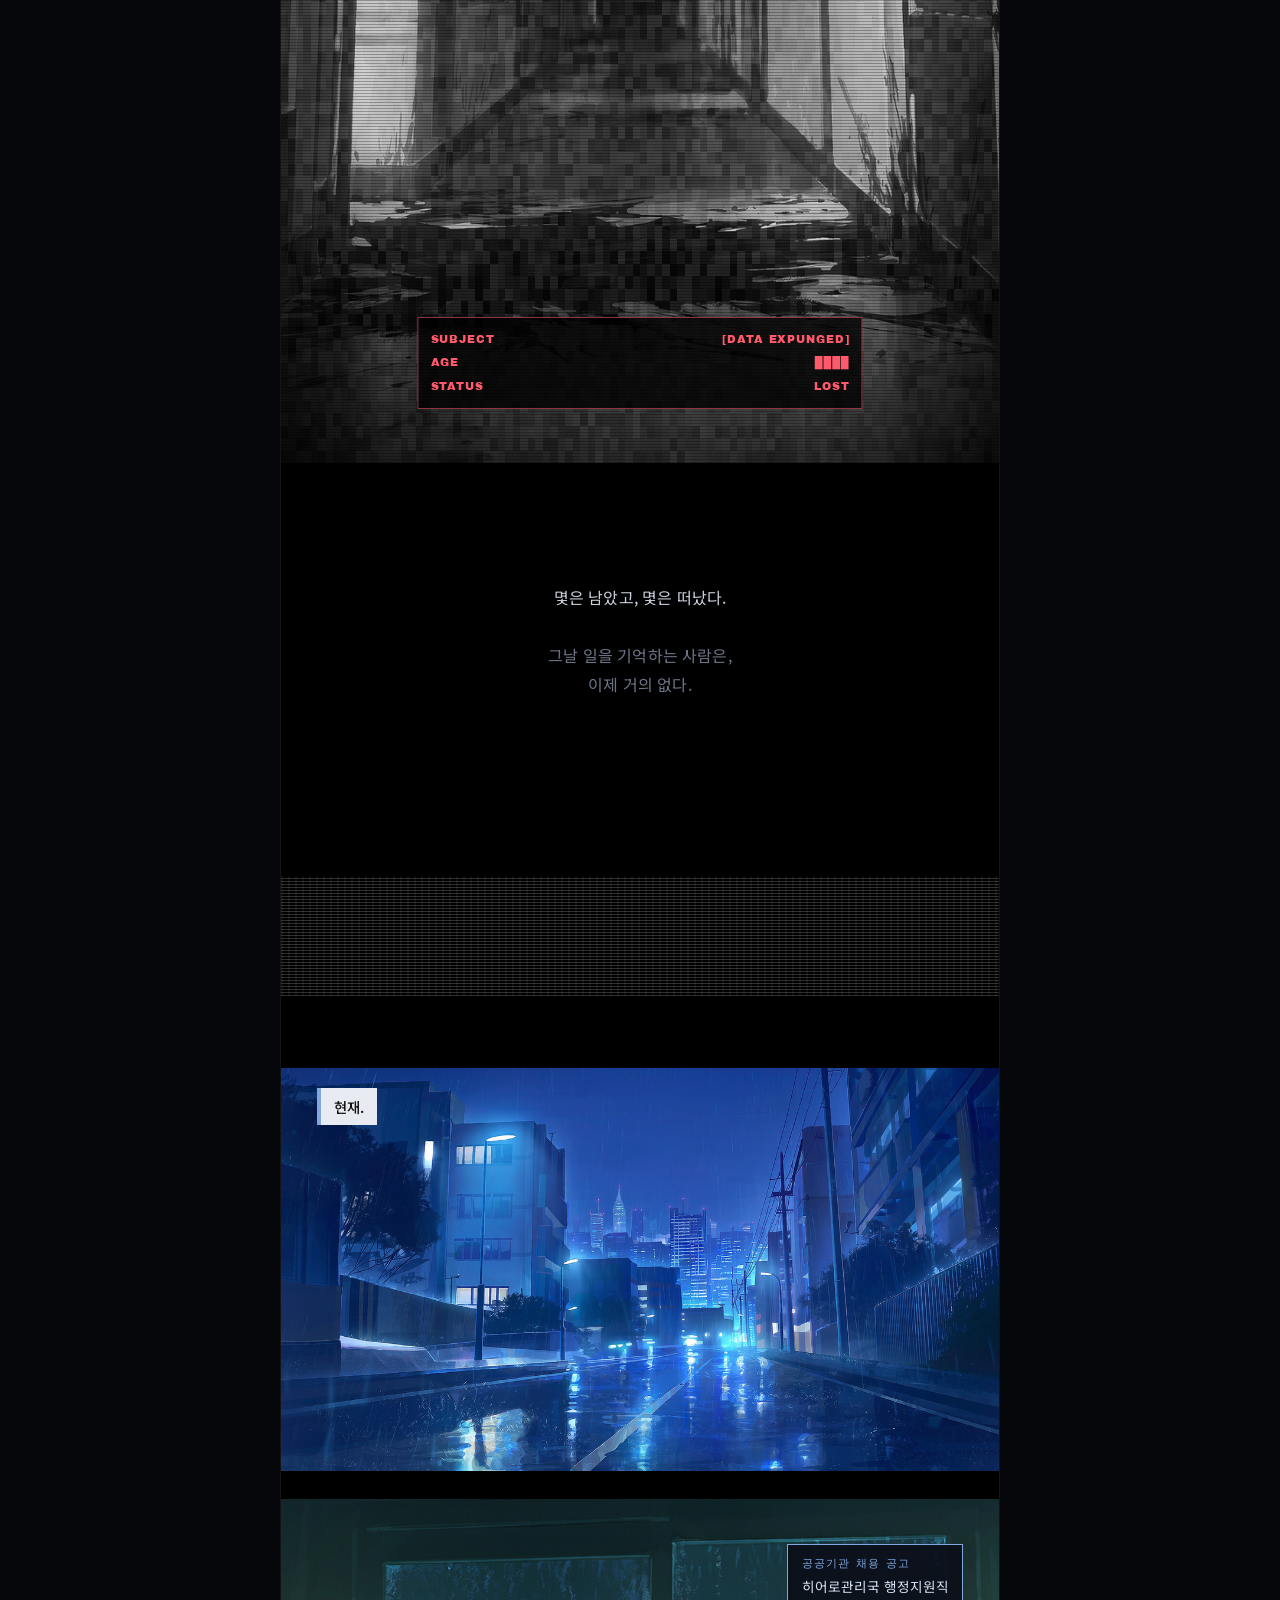
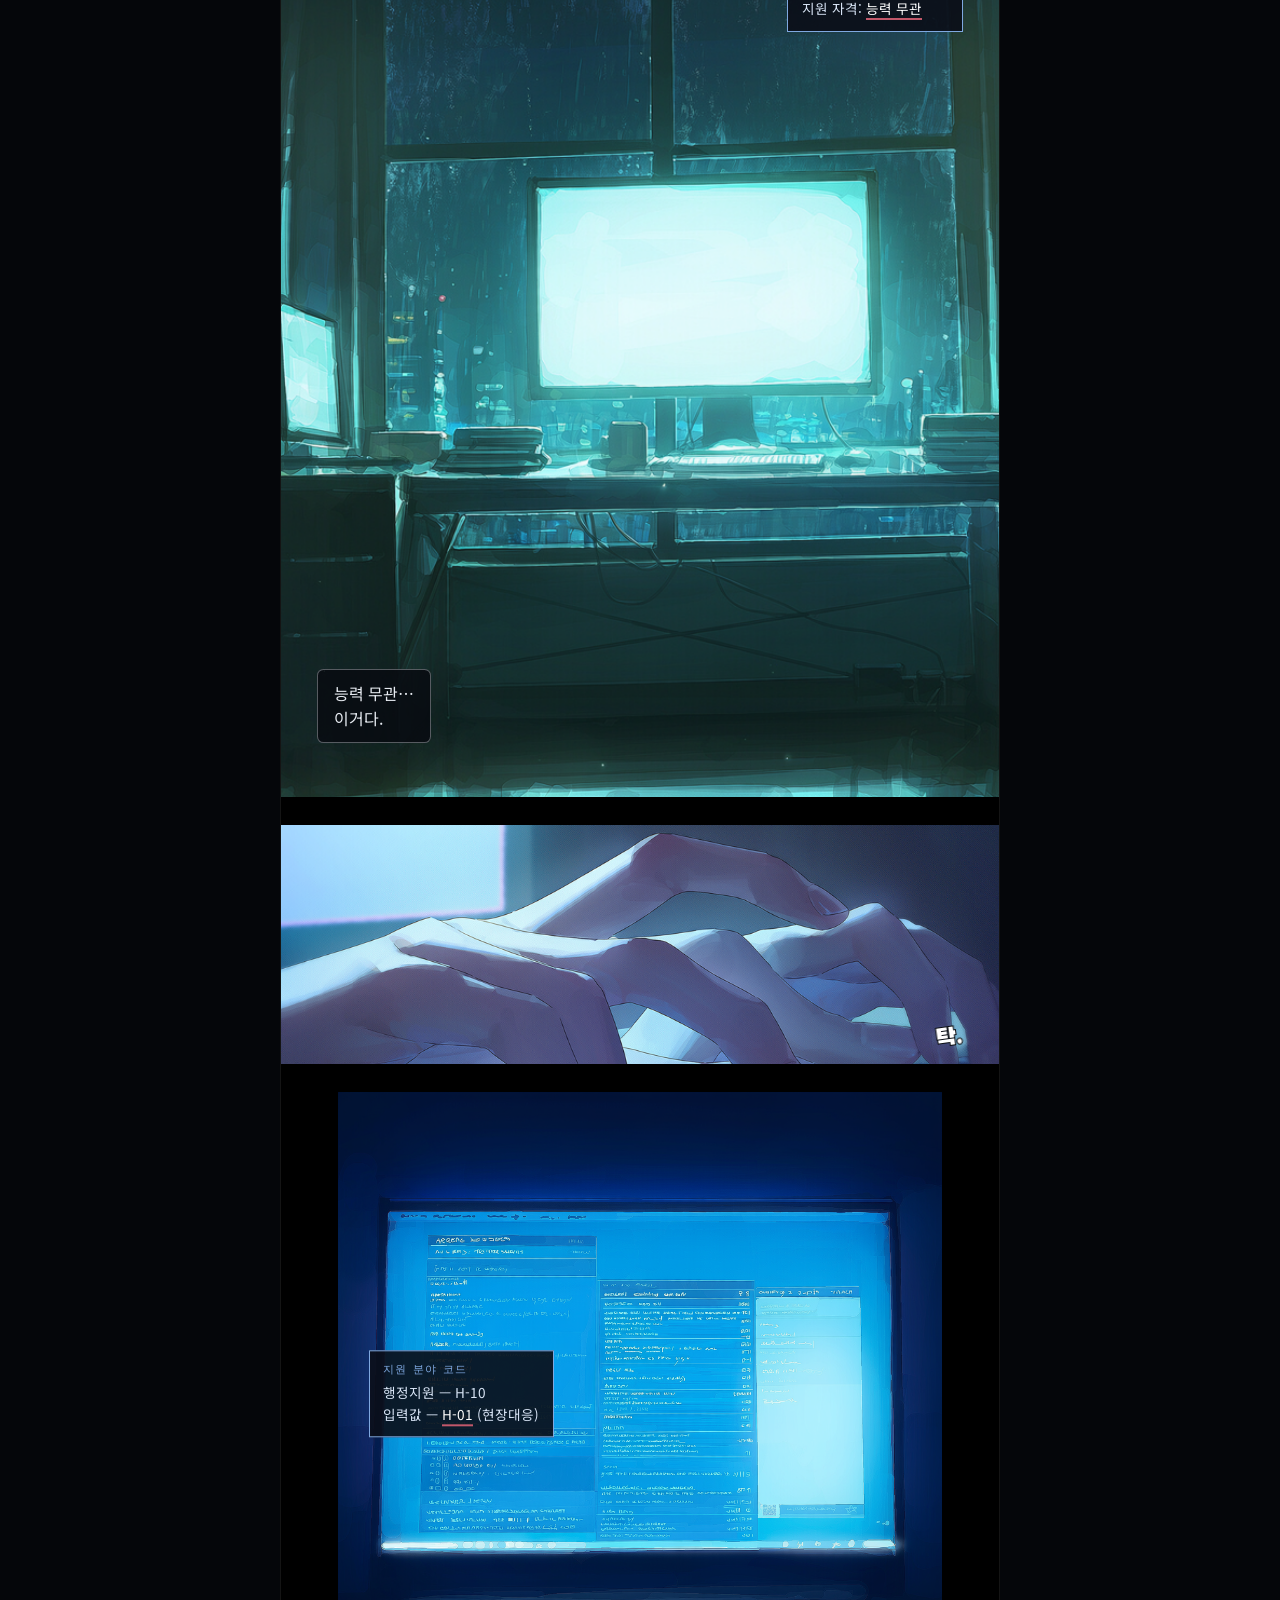
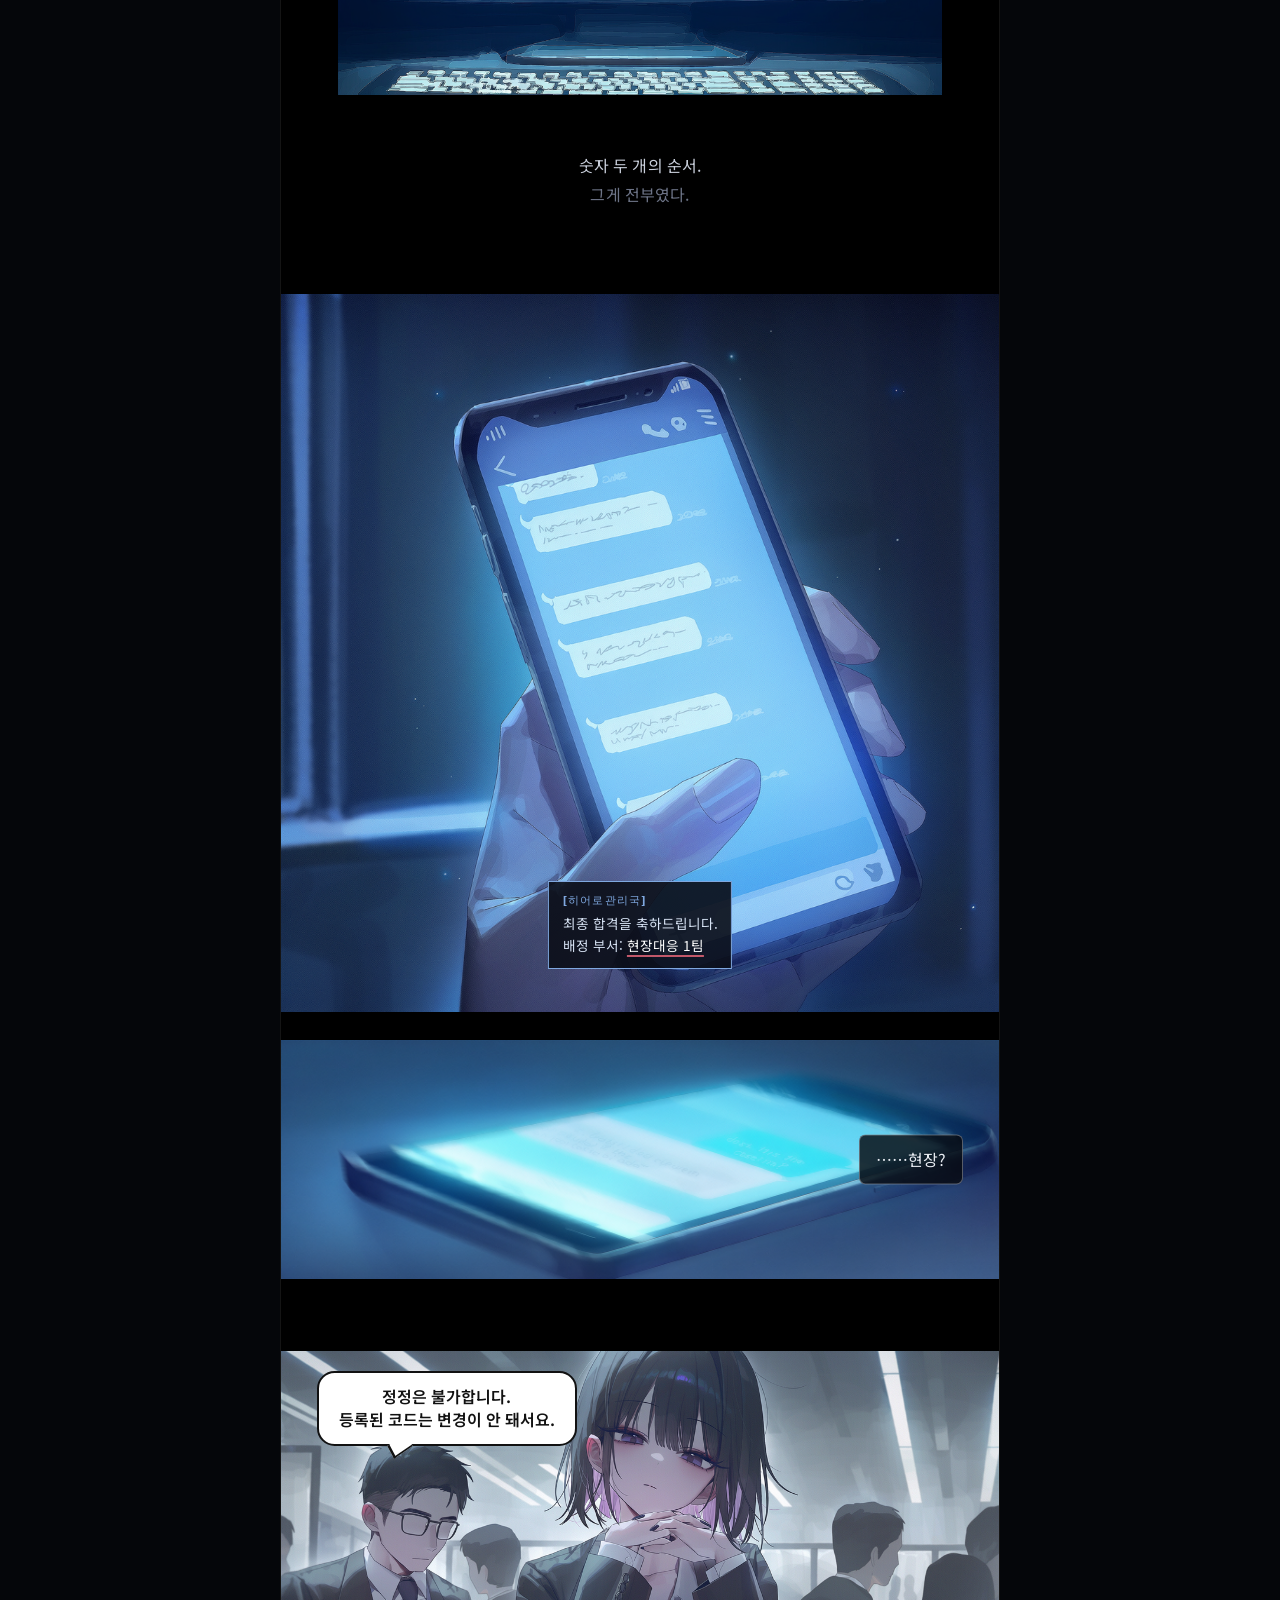
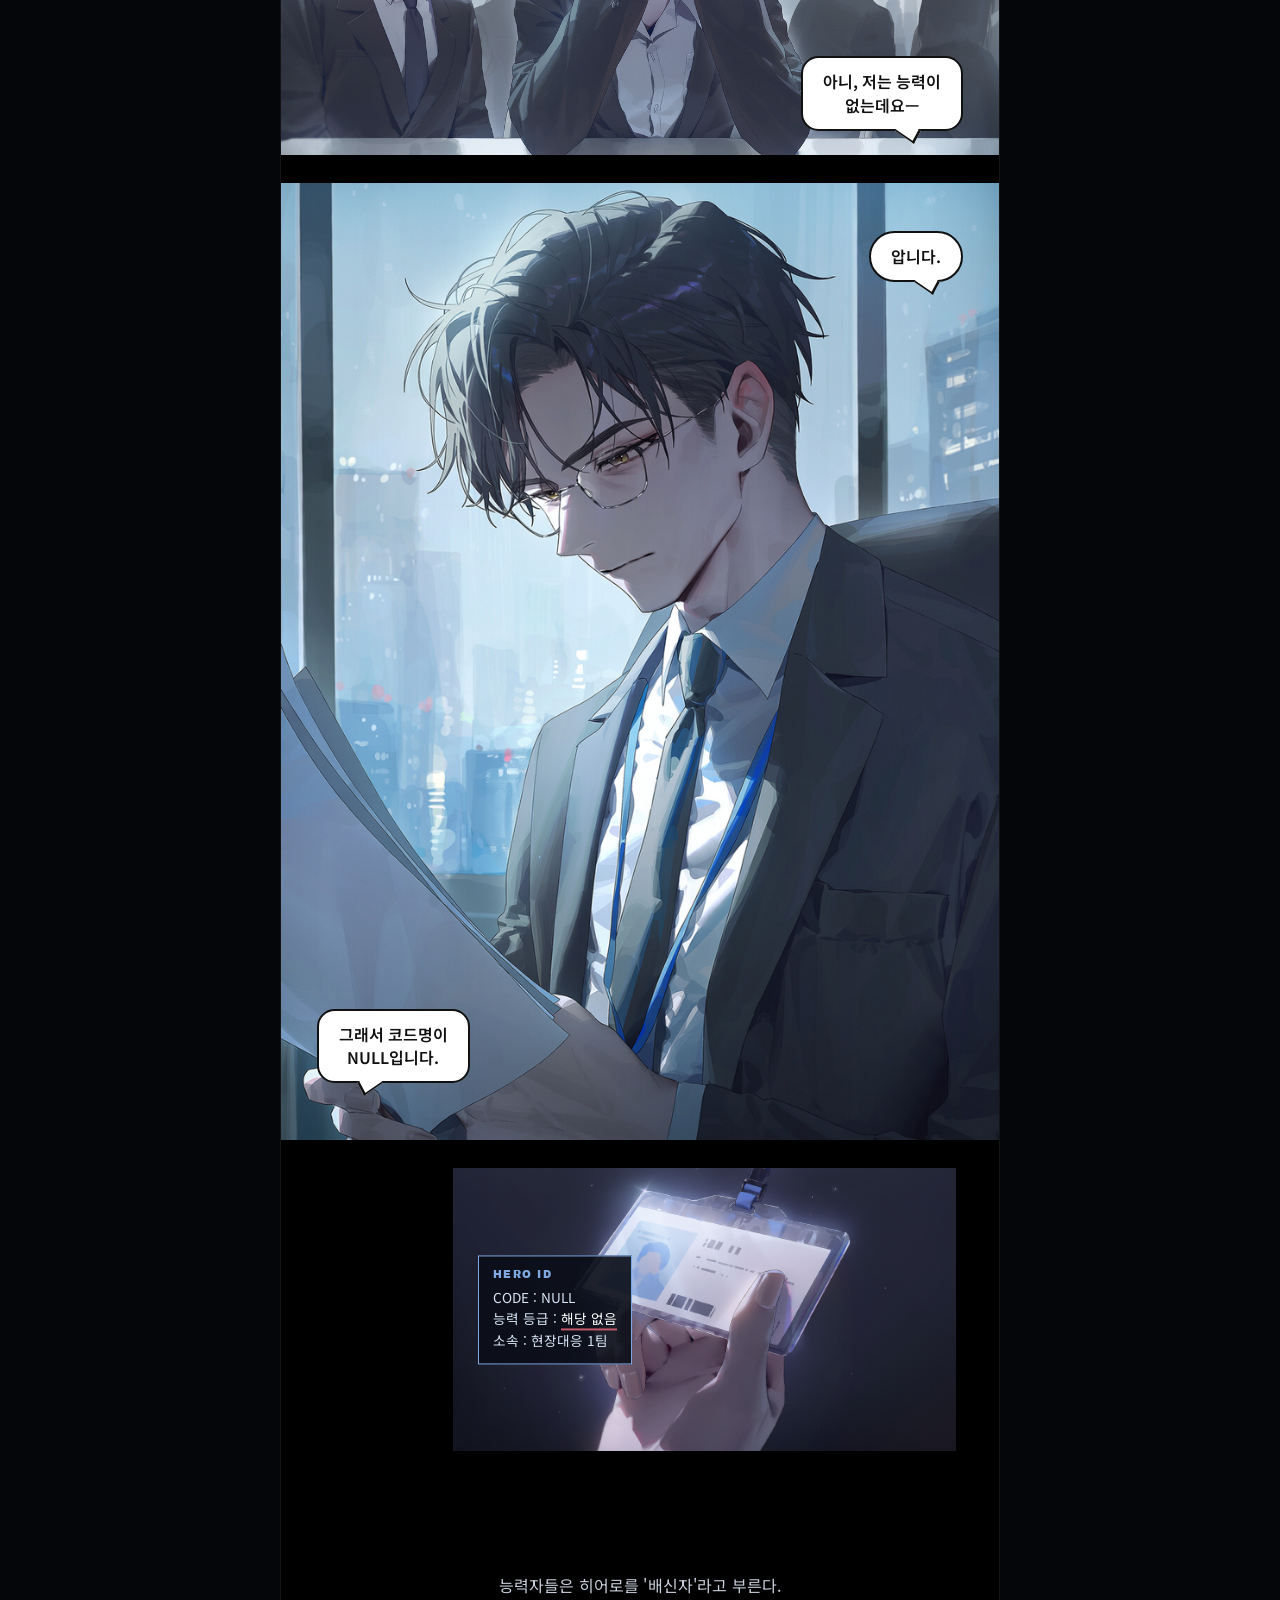
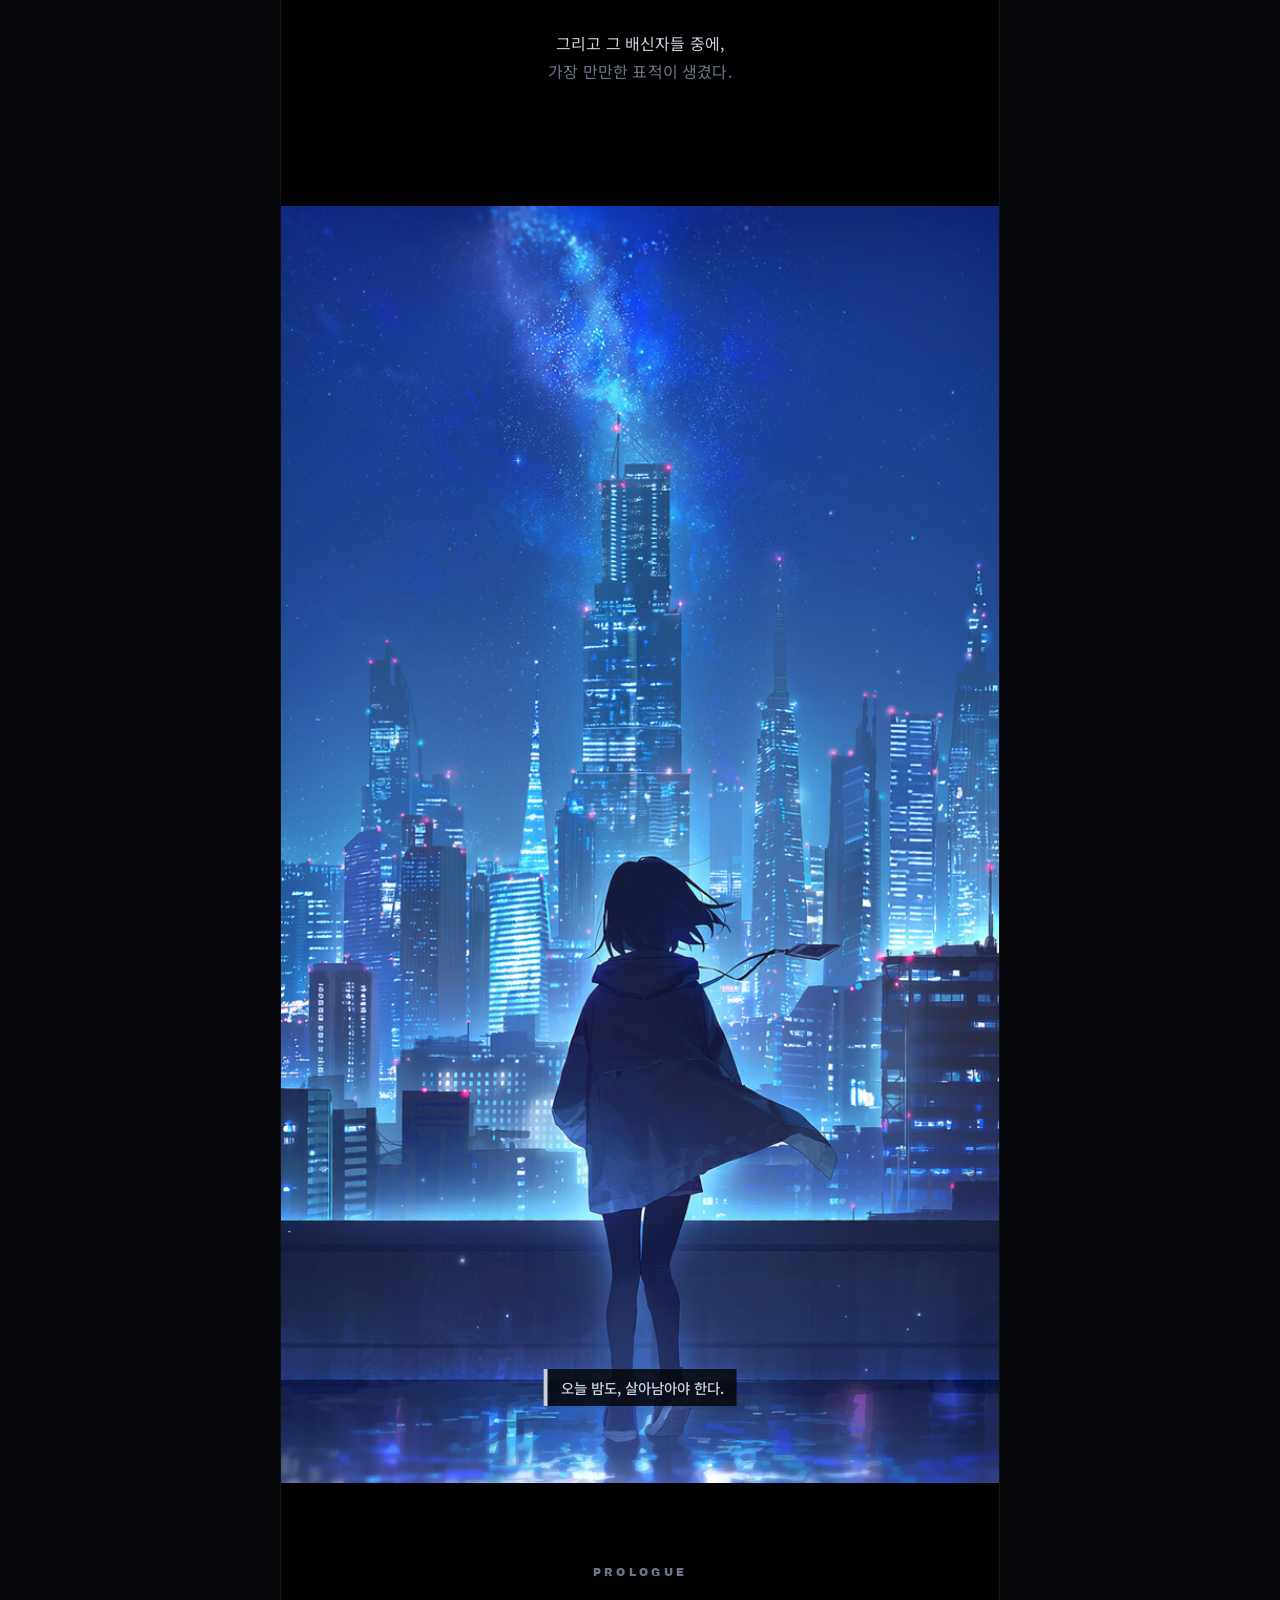
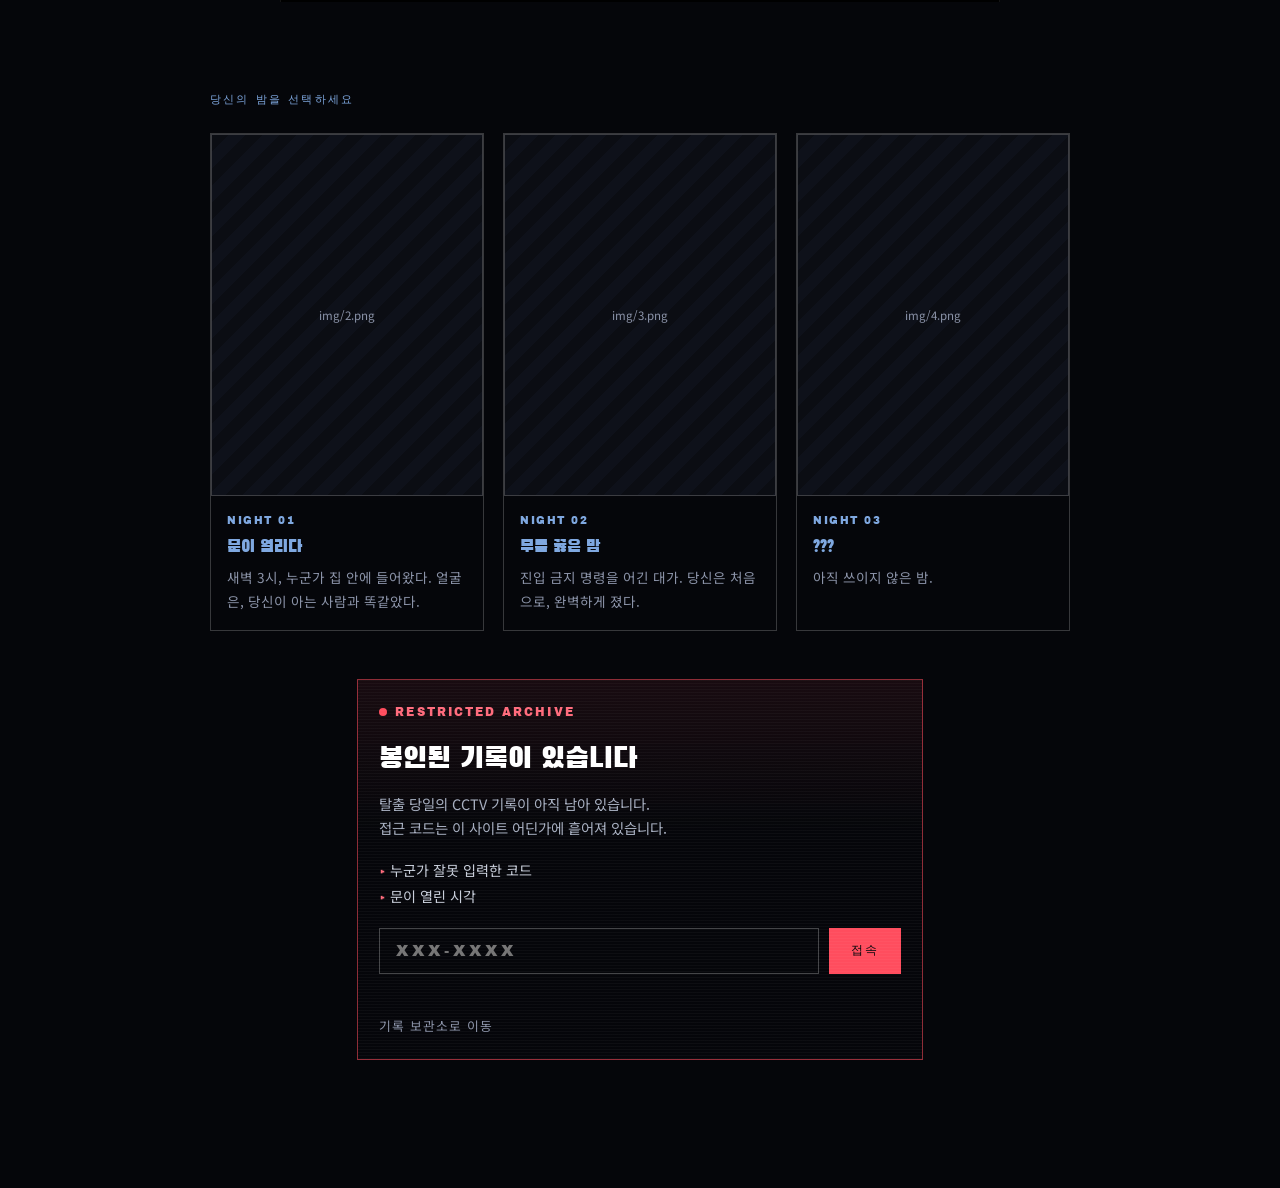
==== commit f7cb7f36: "Fix class name for a div element in index.html" ====
--- a/index.html
+++ b/index.html
@@ -64,7 +64,7 @@
   <section class="cut sq inset l mono">
     <img src="img/26.png" alt="">
     <div class="ph"><b>img/26.png</b>꽉 맞잡은 두 손 (누구의 손인지 알 수 없게)</div>
-    <div class="o tr say t-l" style="--i:0">뒤돌아보지 마.</div>
+    <div class="o tl say t-l" style="--i:0">뒤돌아보지 마.</div>
   </section>
   <div class="gap m"></div>
   <section class="cut std mono fx">
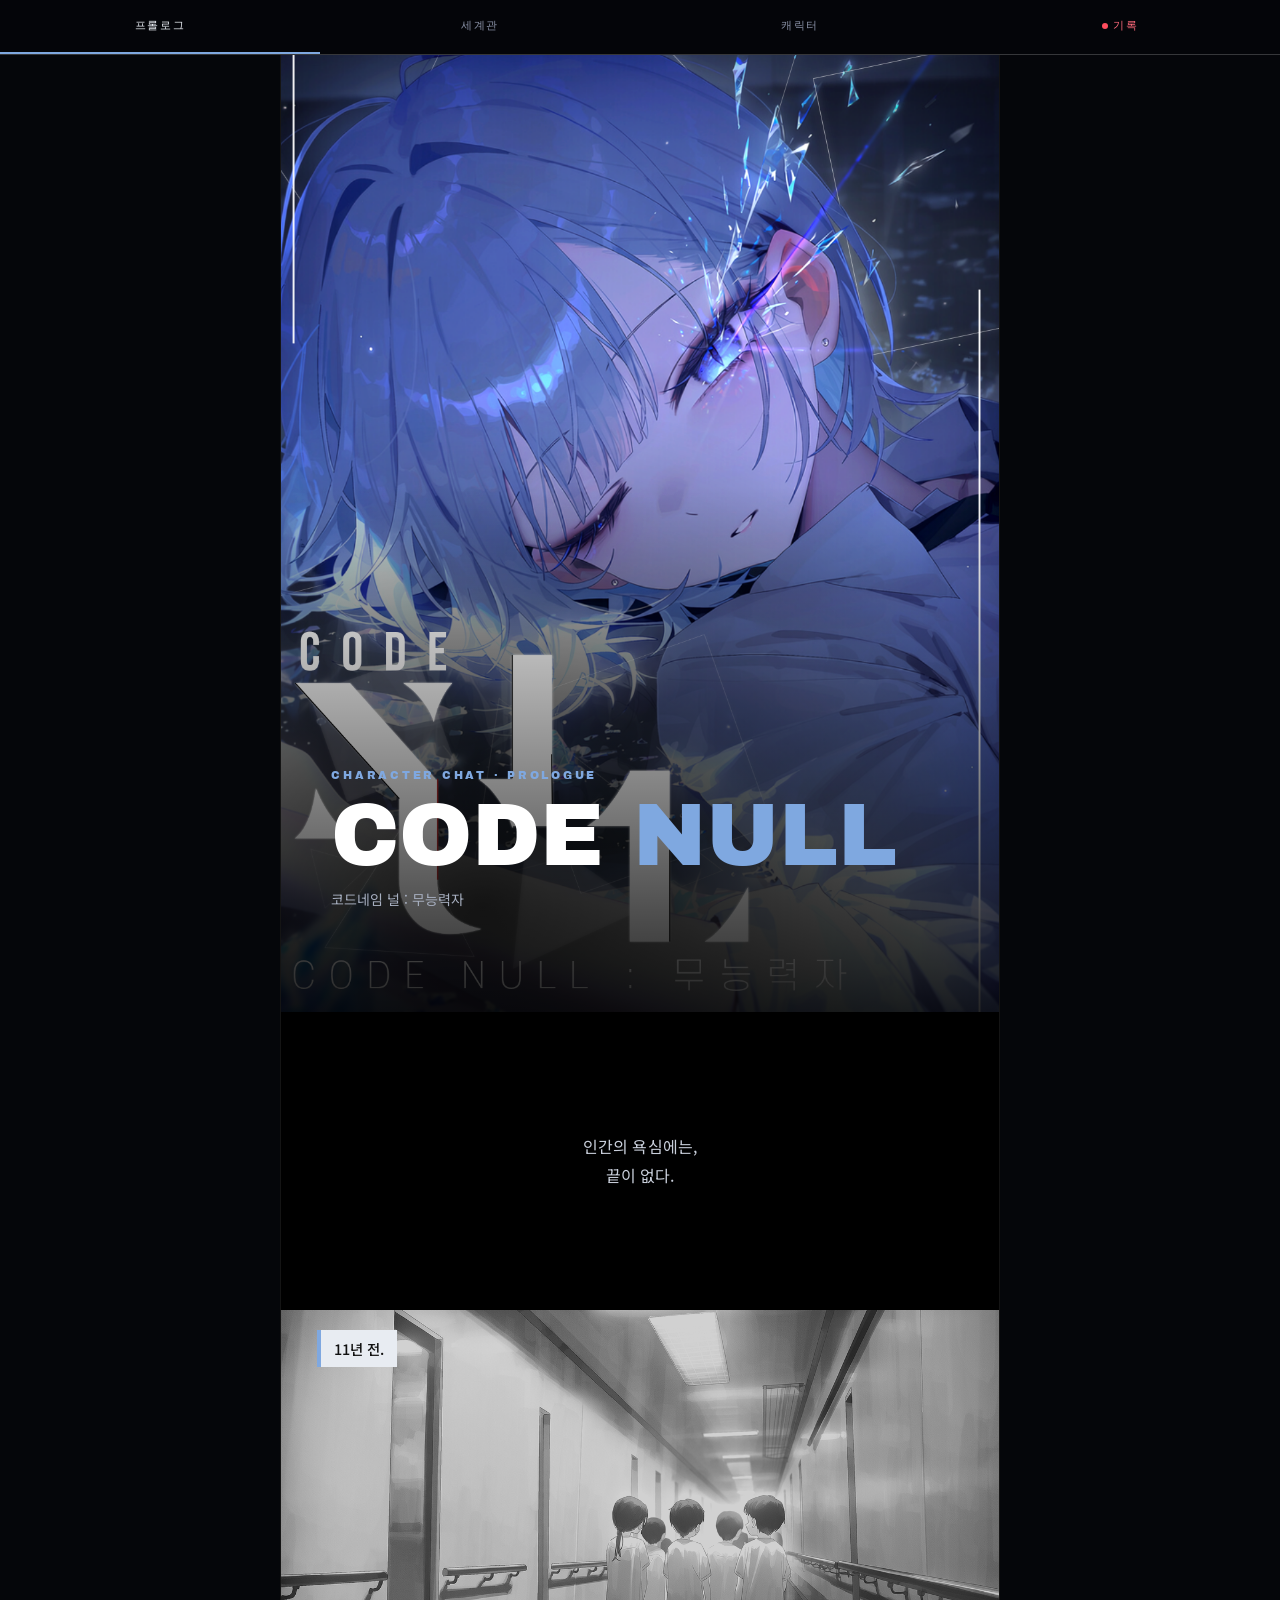
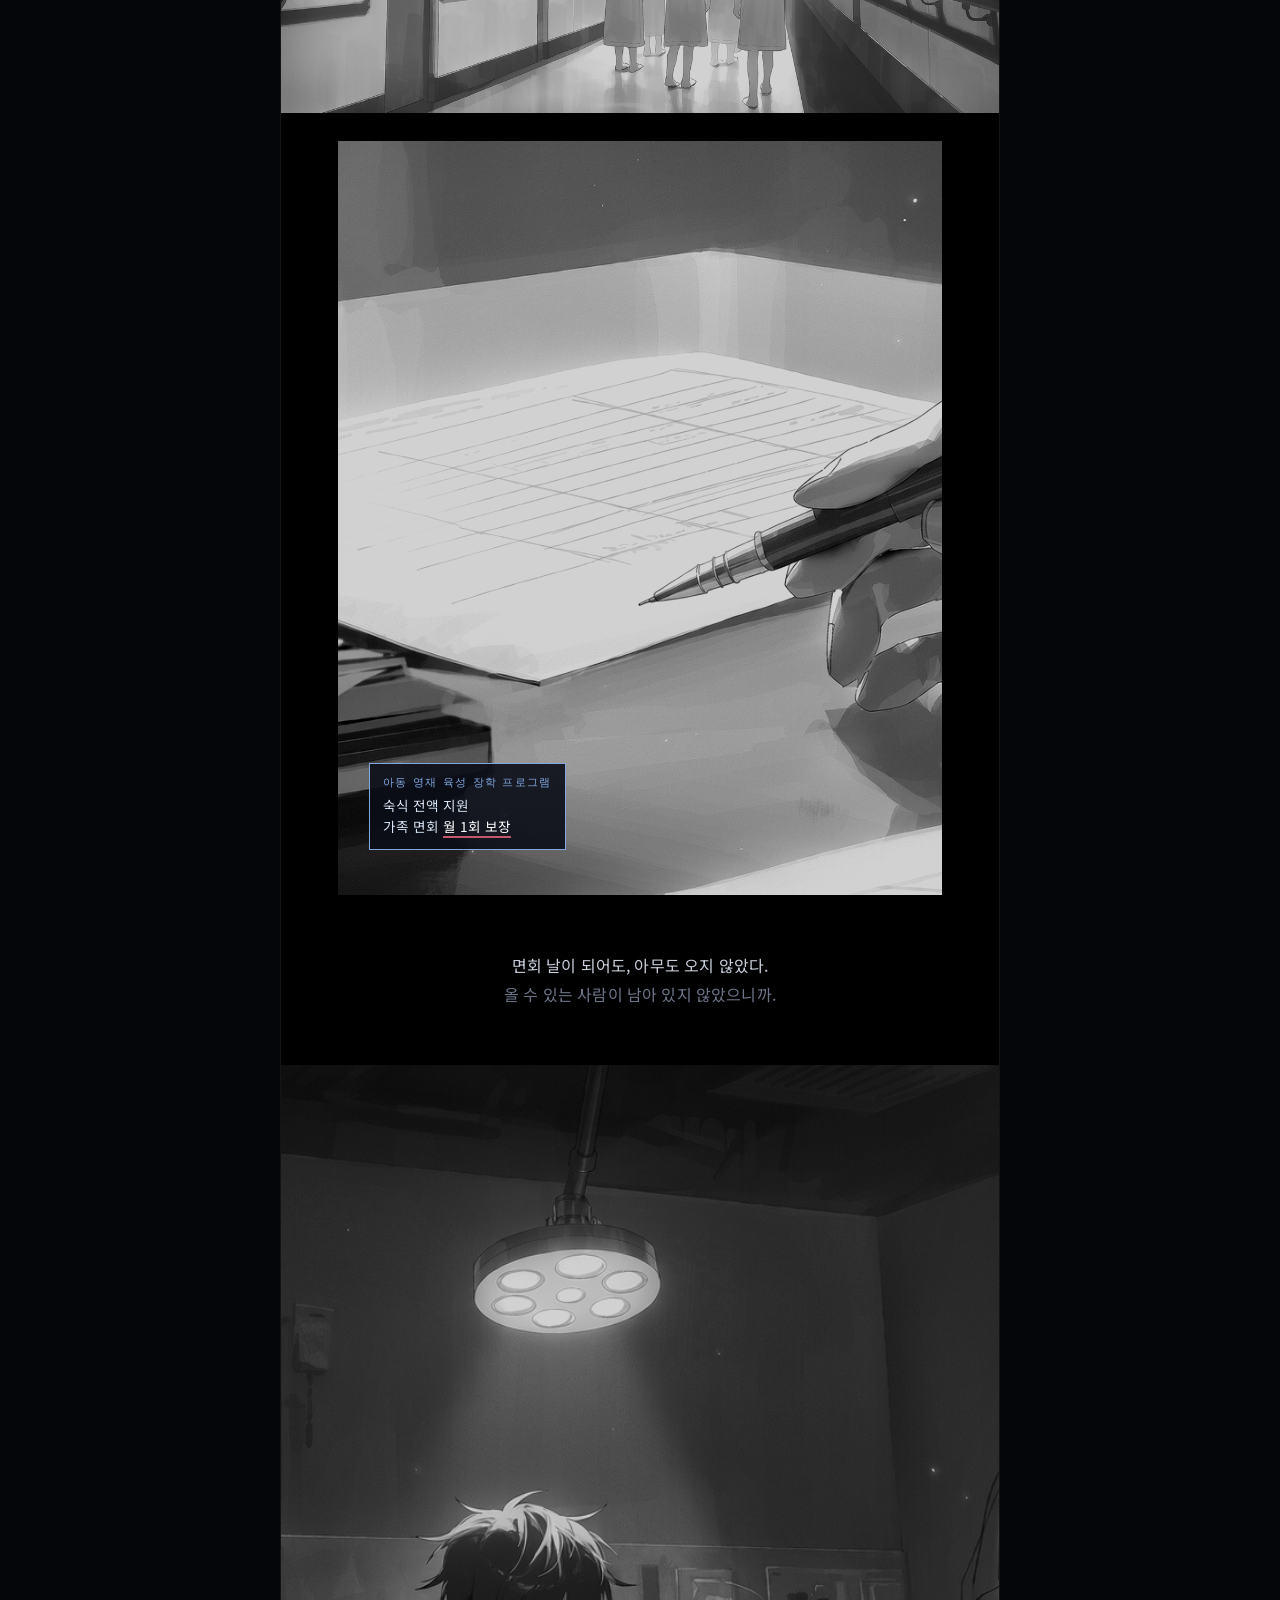
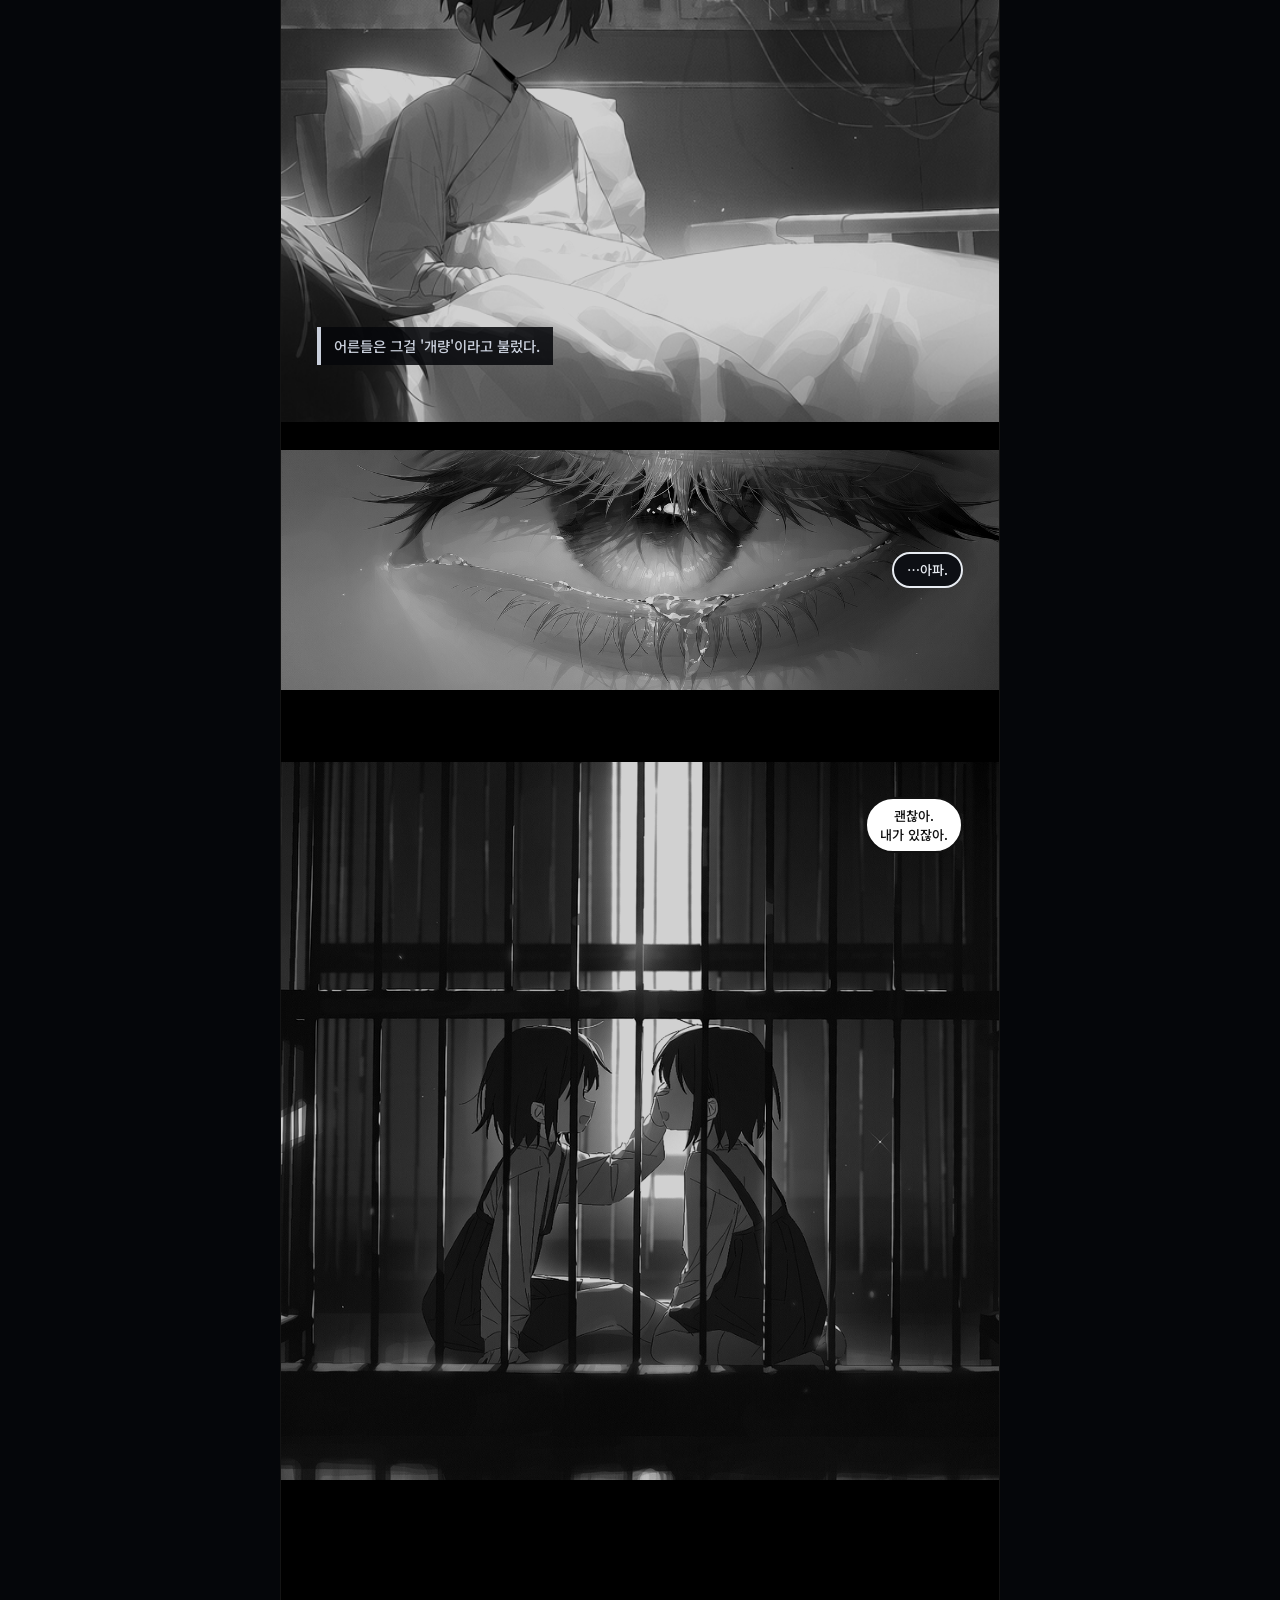
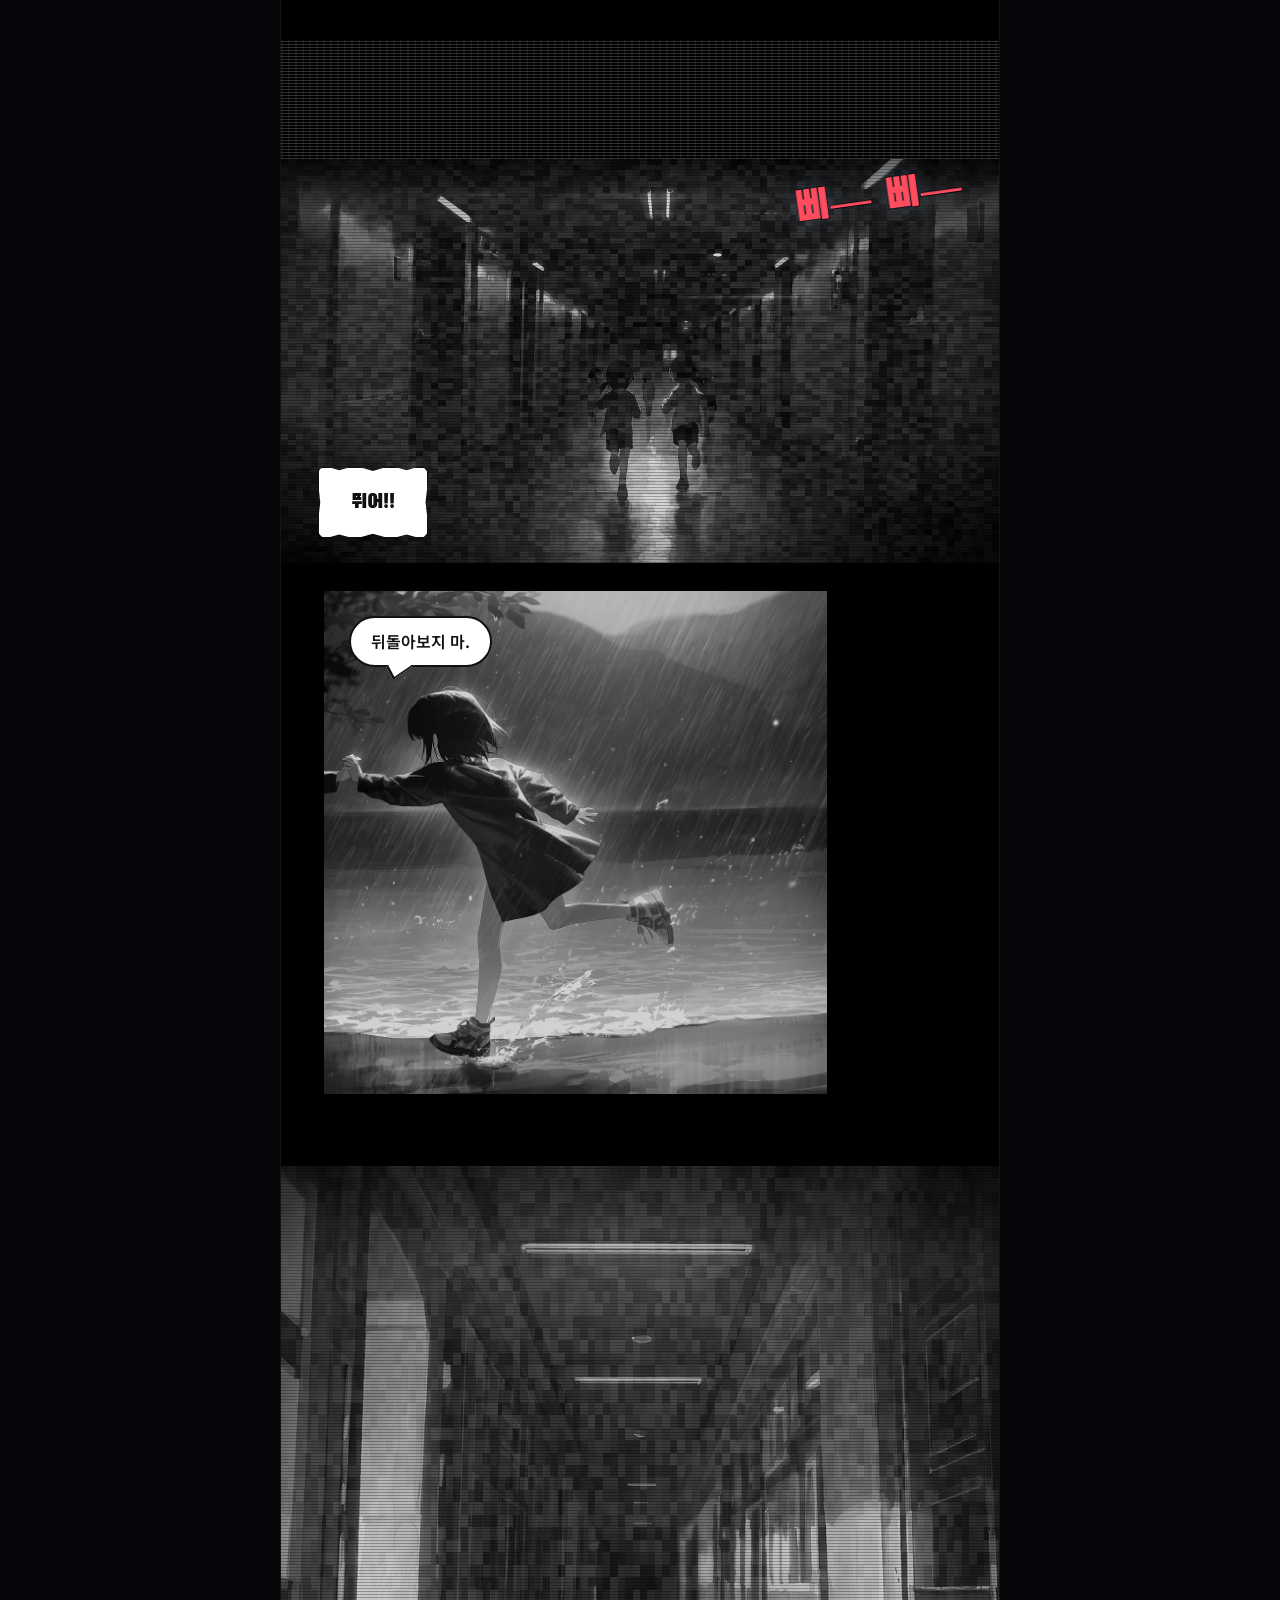
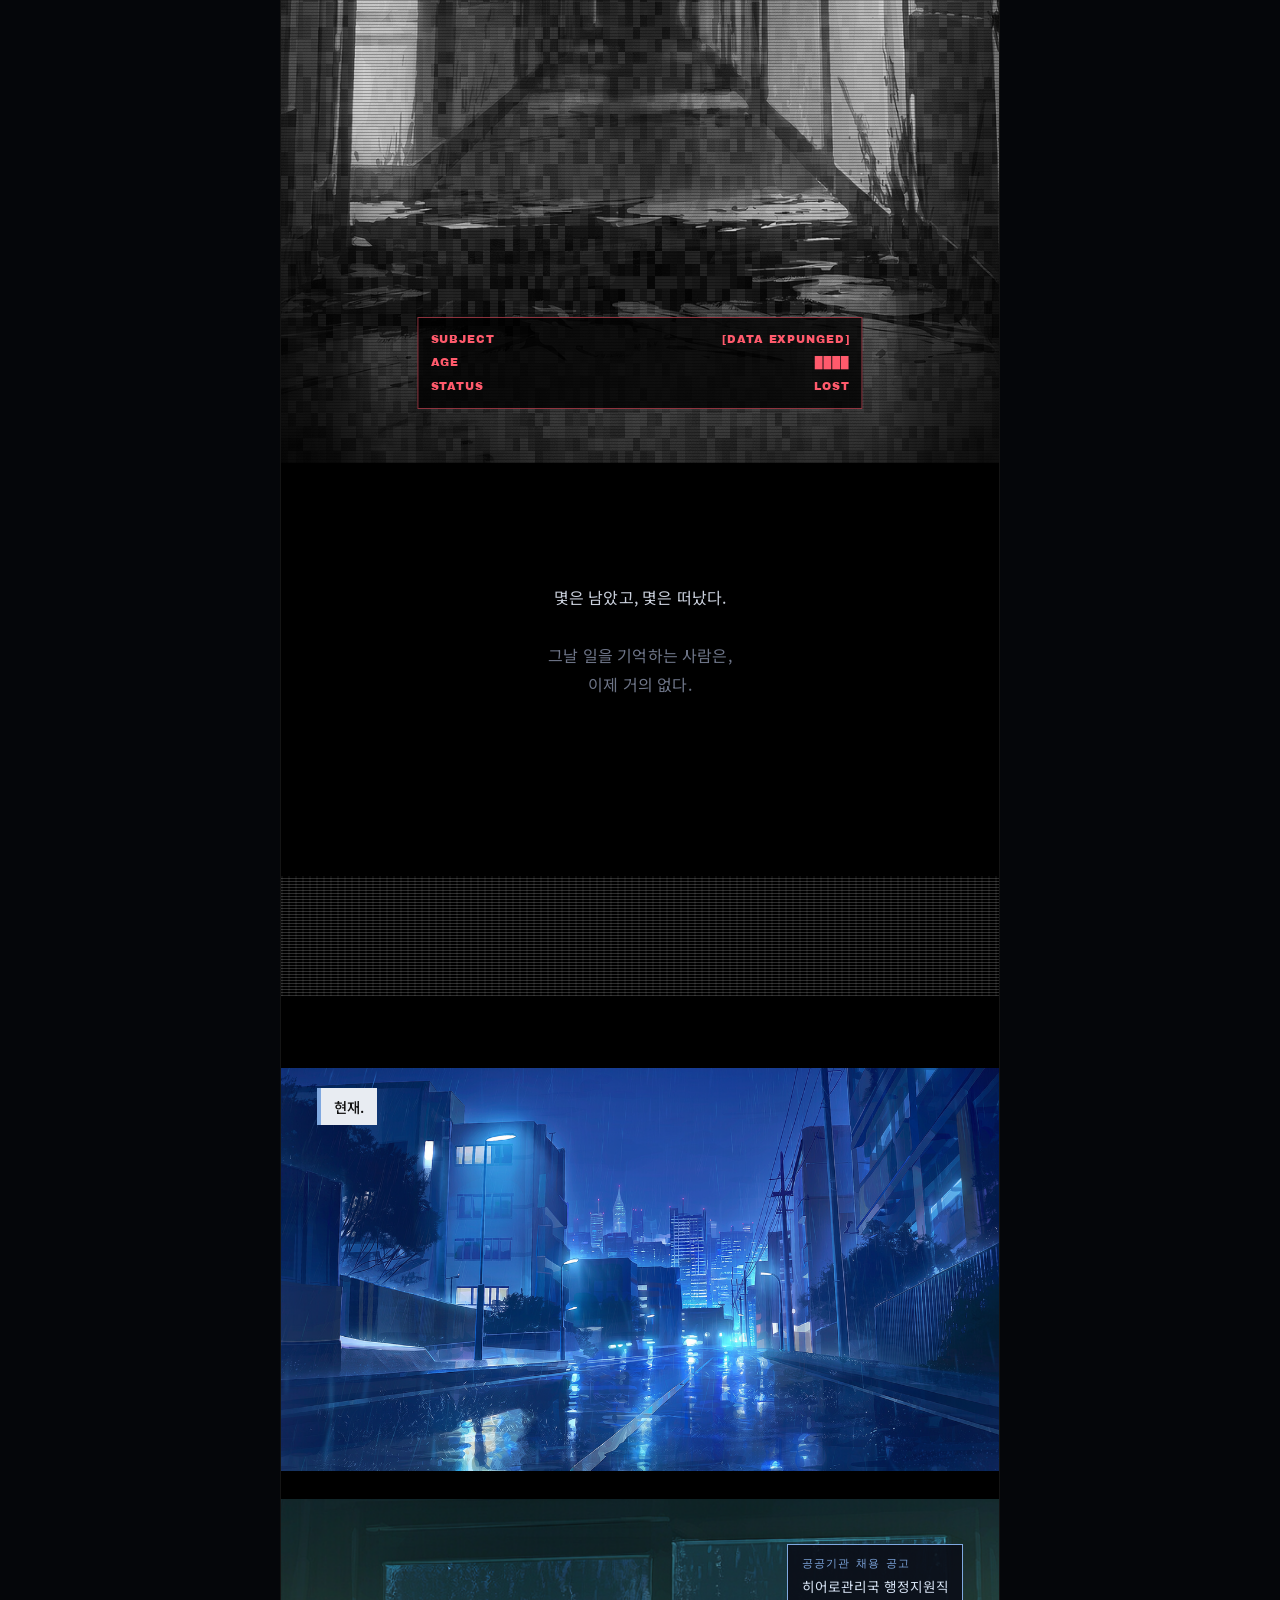
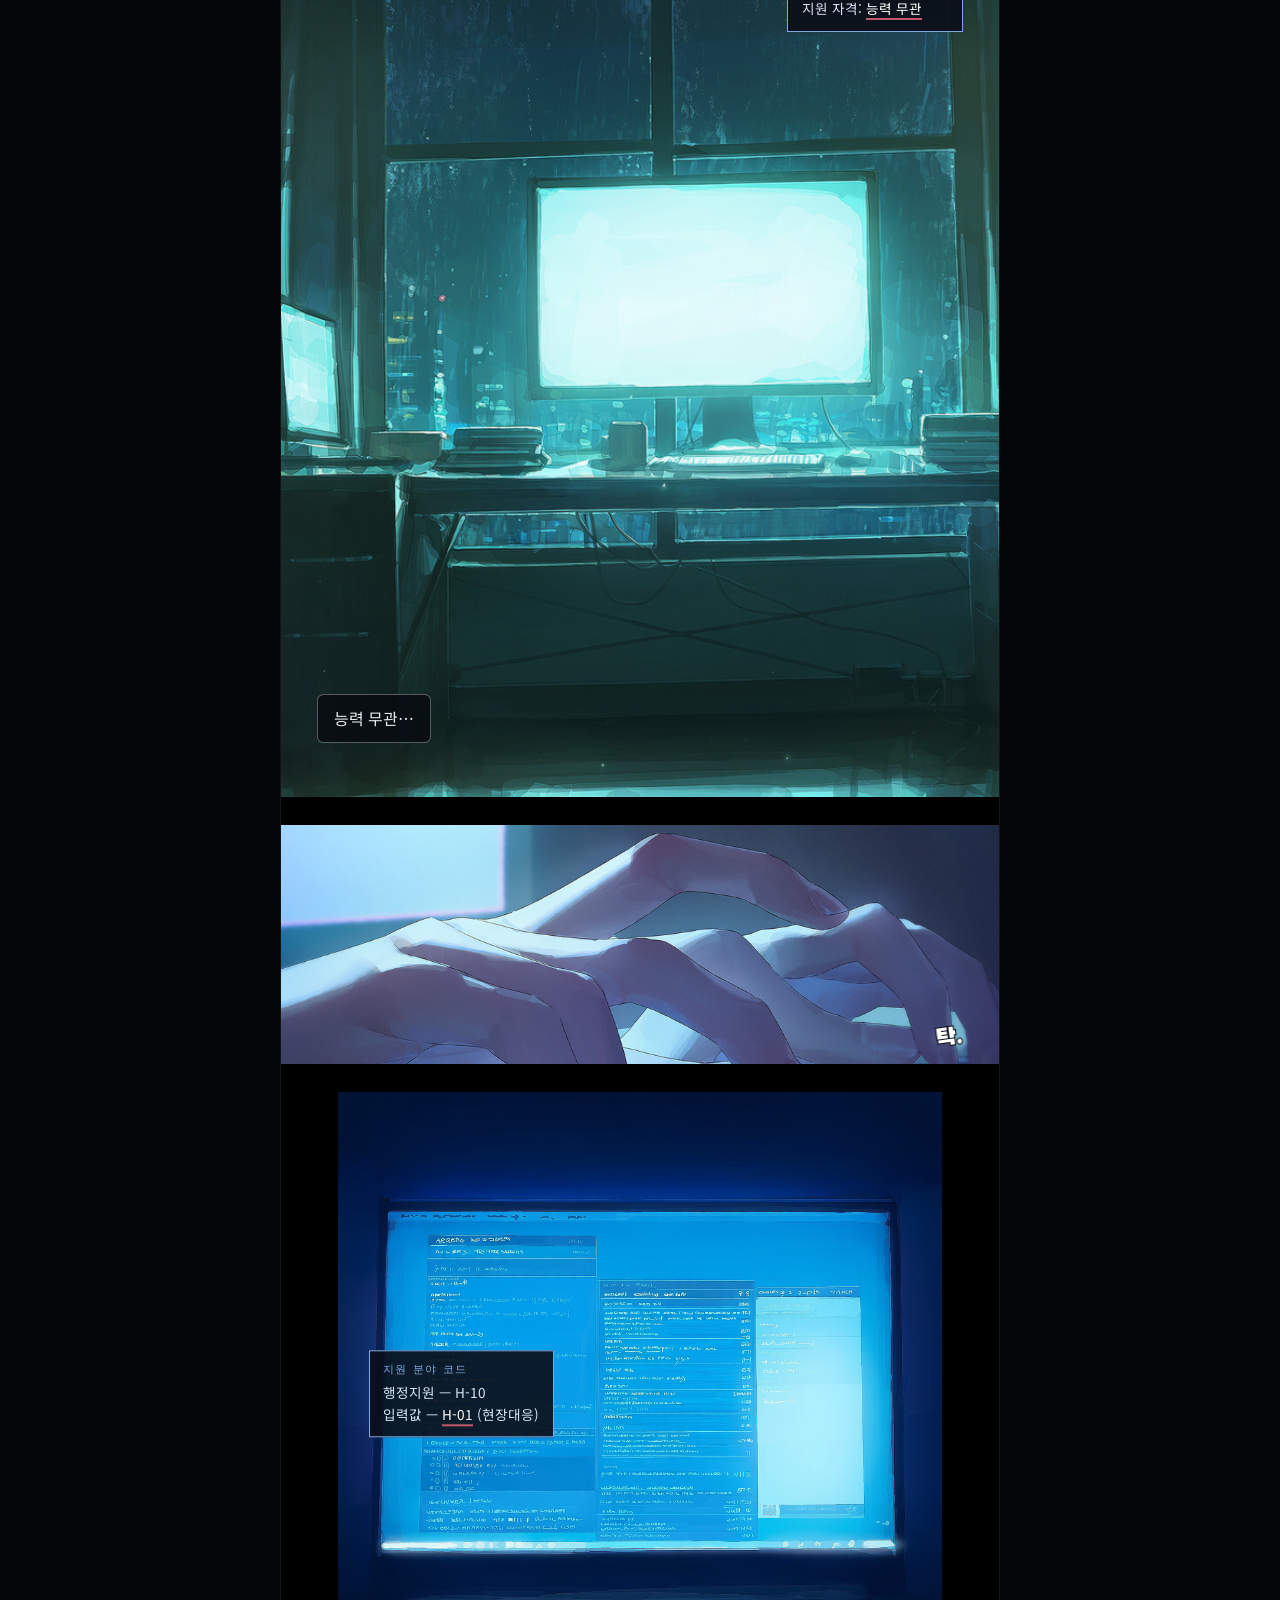
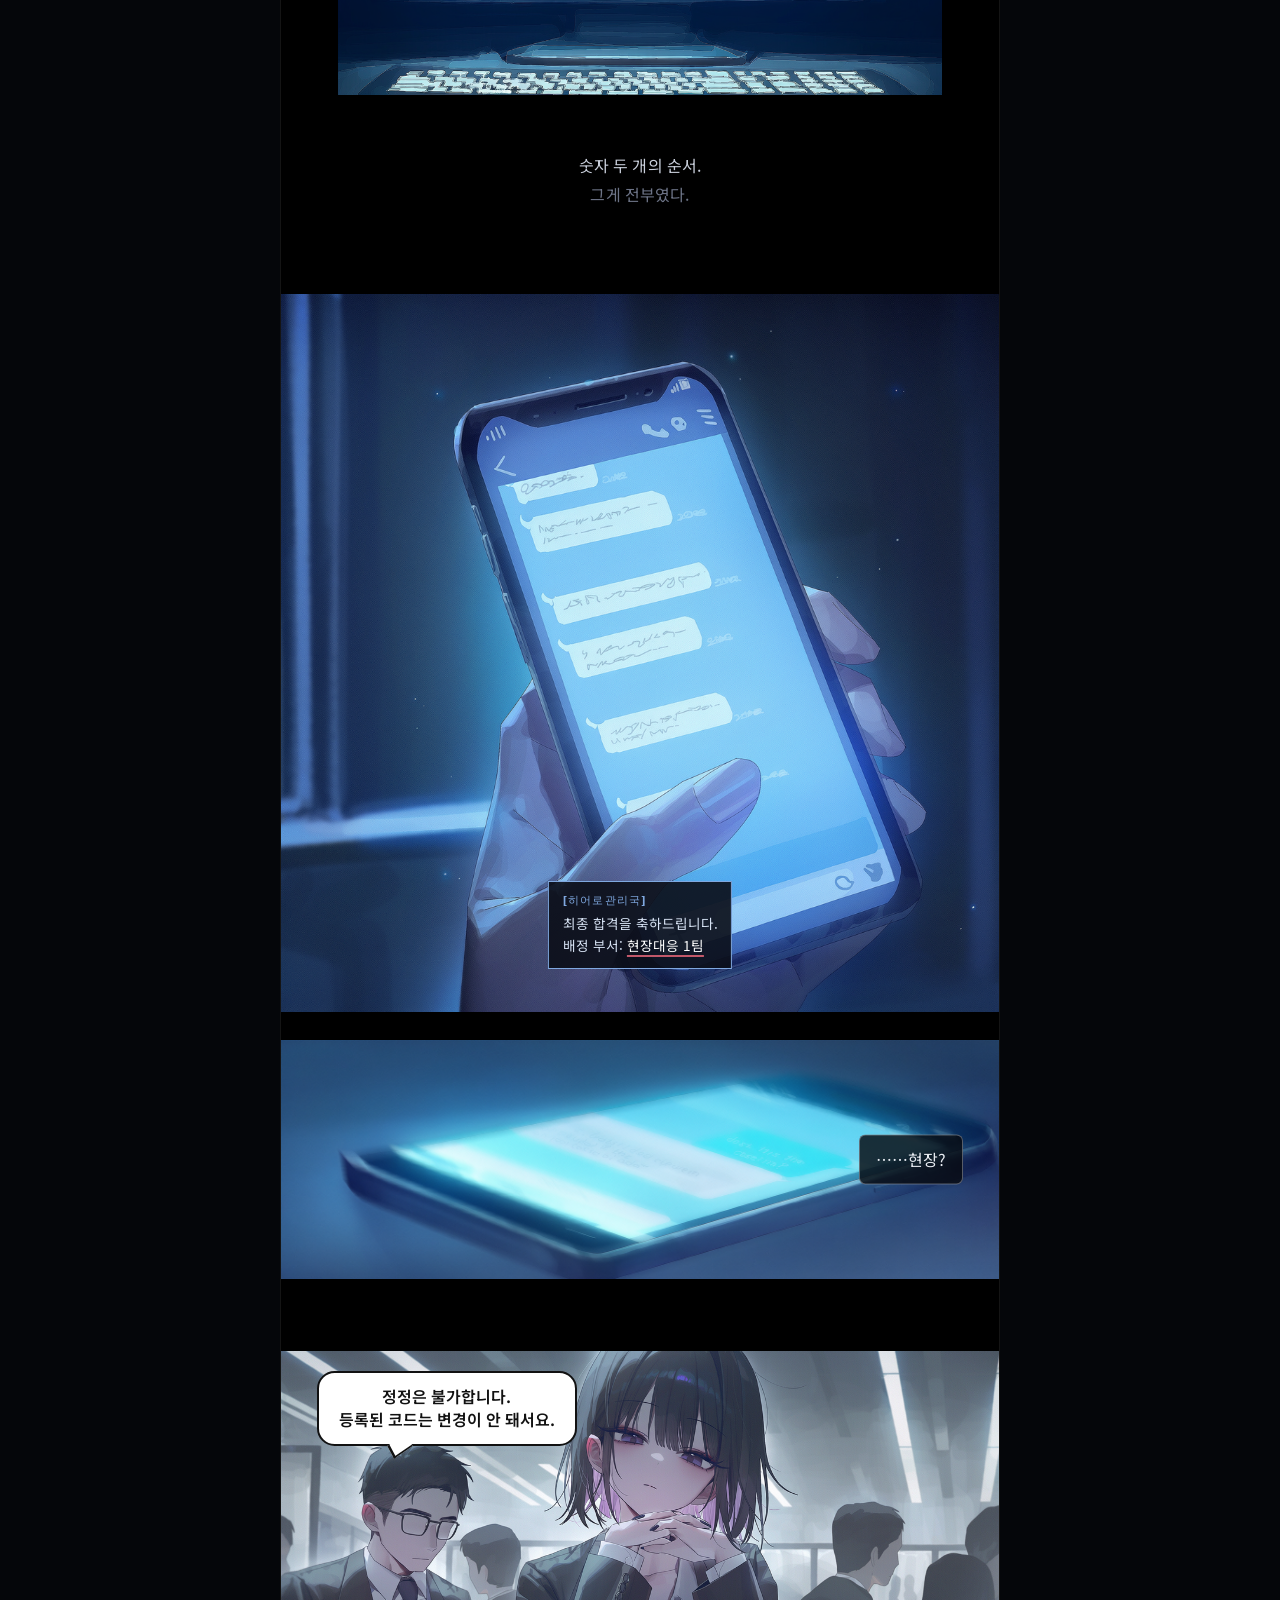
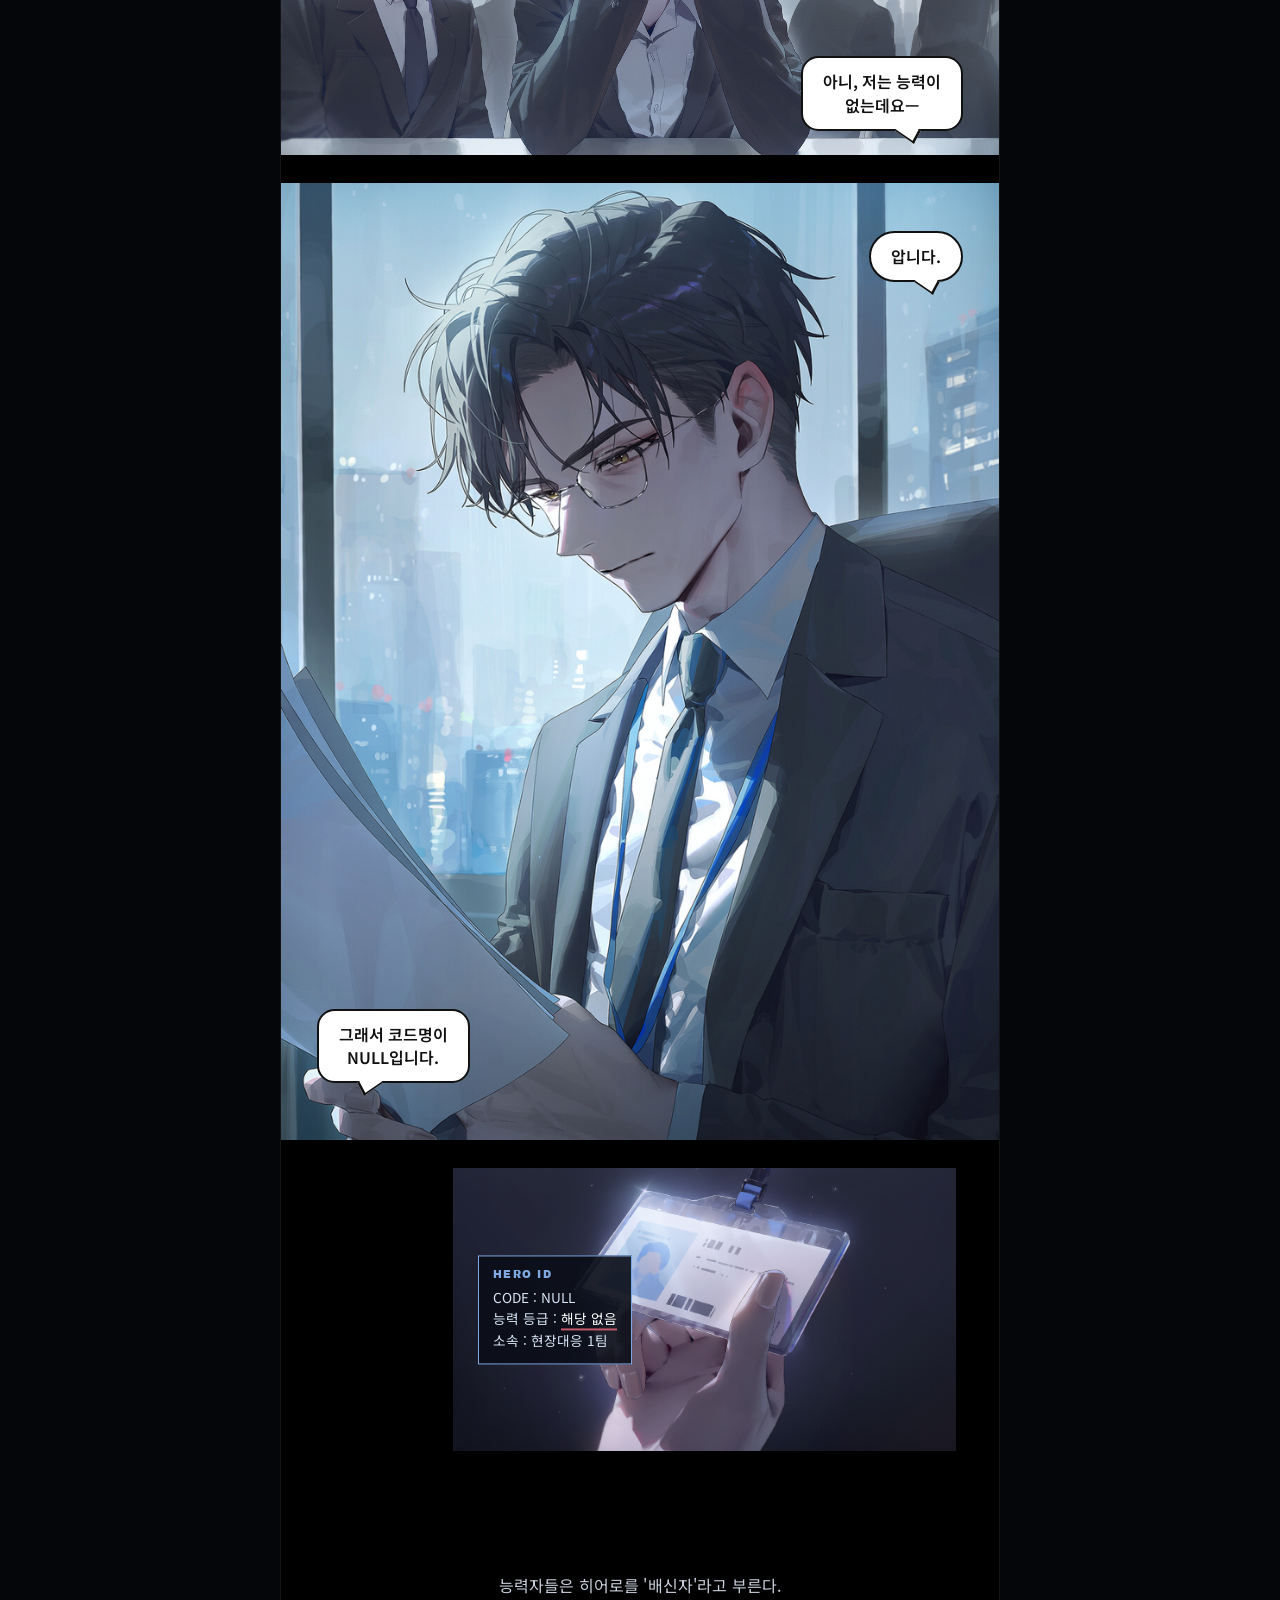
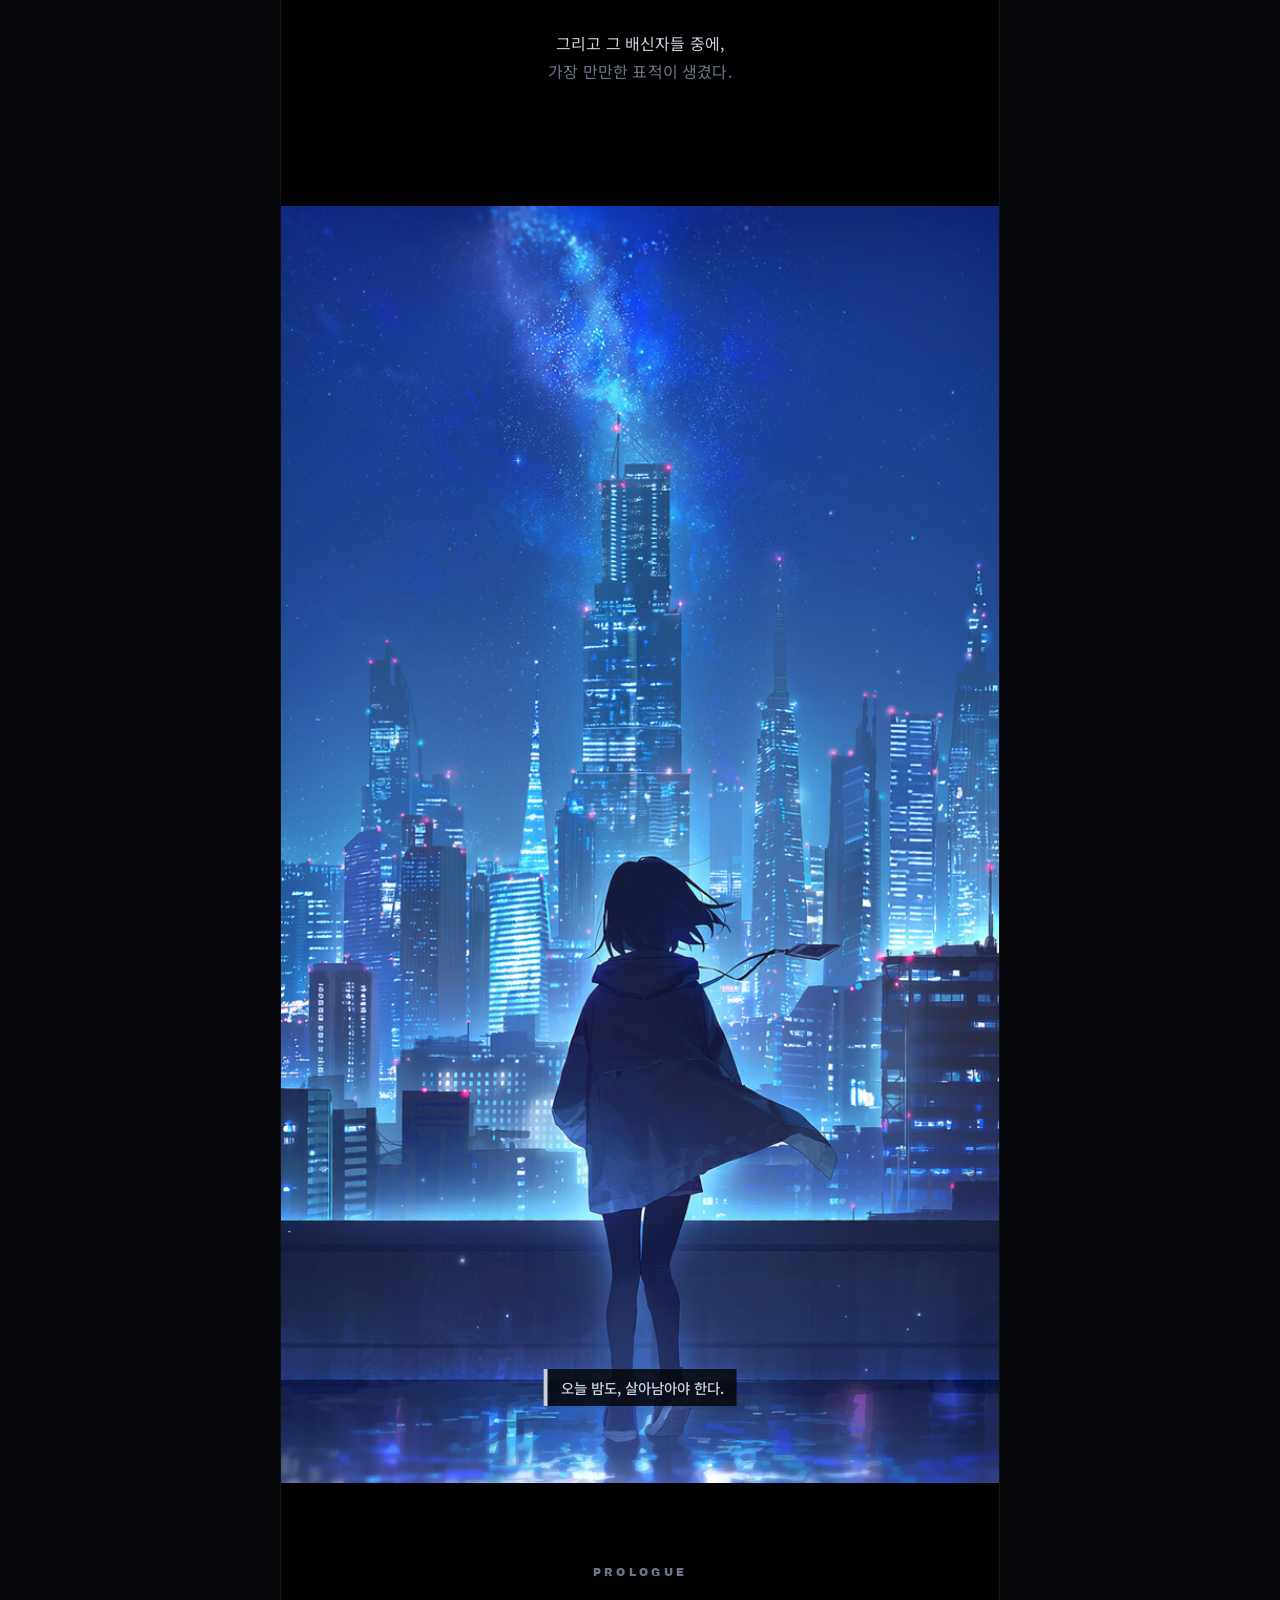
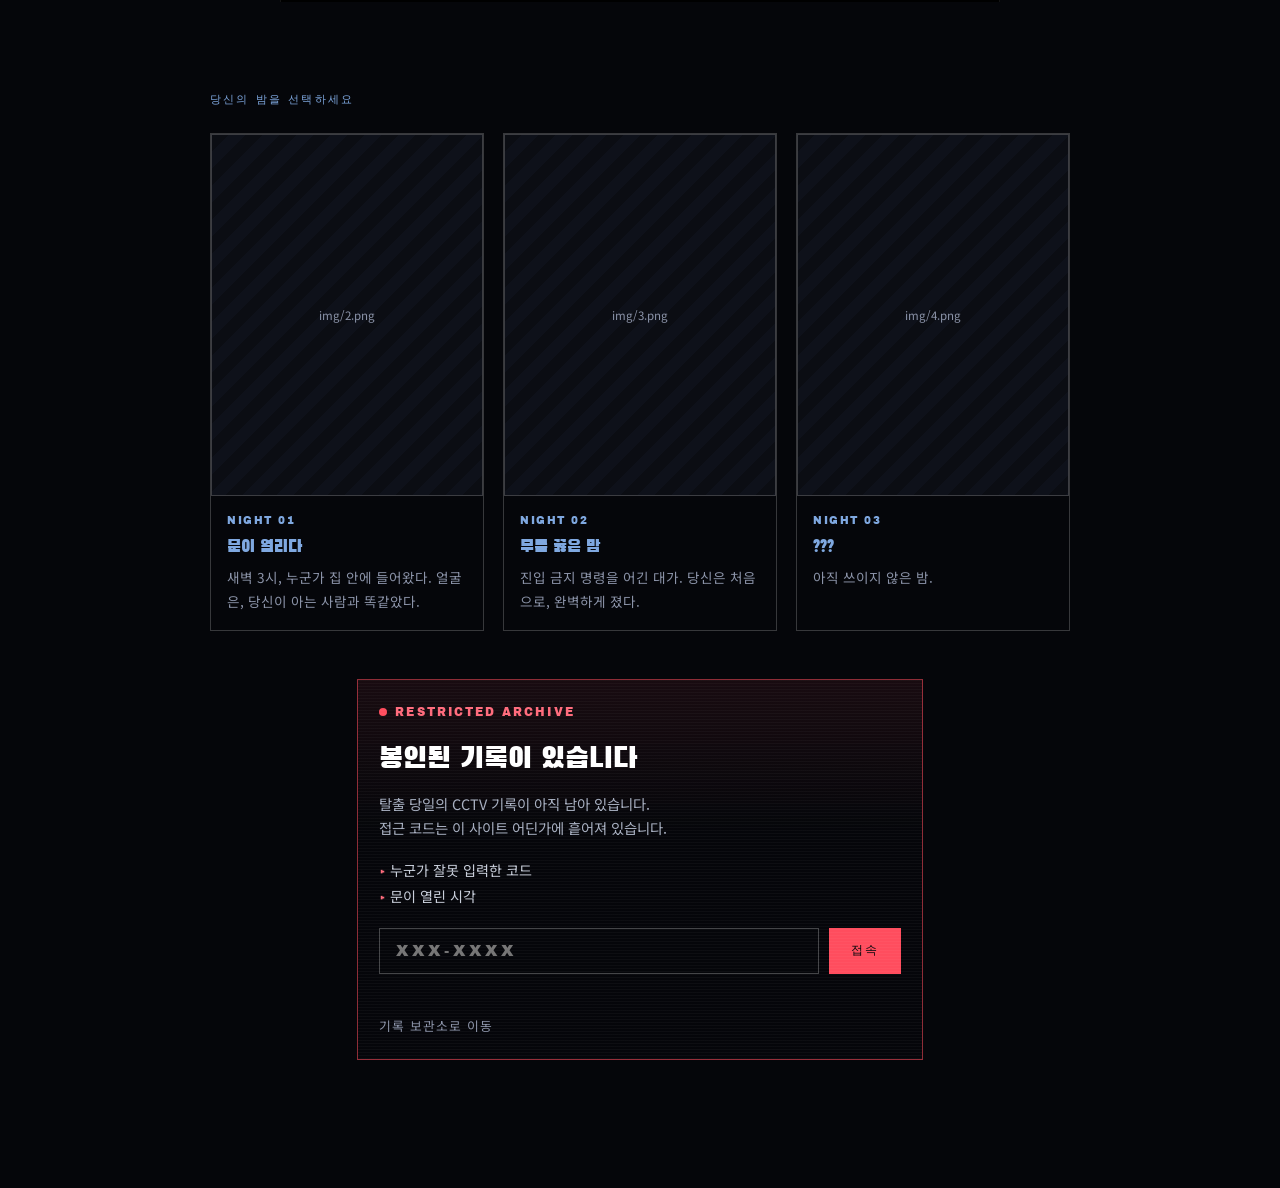
==== commit 1e453911: "Update index.html" ====
--- a/index.html
+++ b/index.html
@@ -85,7 +85,7 @@
     <img src="img/29.png" alt="">
     <div class="ph"><b>img/29.png</b>원룸, 모니터 불빛에 비친 NULL의 뒷모습</div>
     <div class="o tr ui " style="--i:0"><span class="h">공공기관 채용 공고</span>히어로관리국 행정지원직<br>지원 자격: <mark>능력 무관</mark></div>
-    <div class="o bl think " style="--i:1">능력 무관…<br>이거다.</div>
+    <div class="o bl think " style="--i:1">능력 무관…</div>
   </section>
   <div class="gap"></div>
   <section class="cut strip-s">
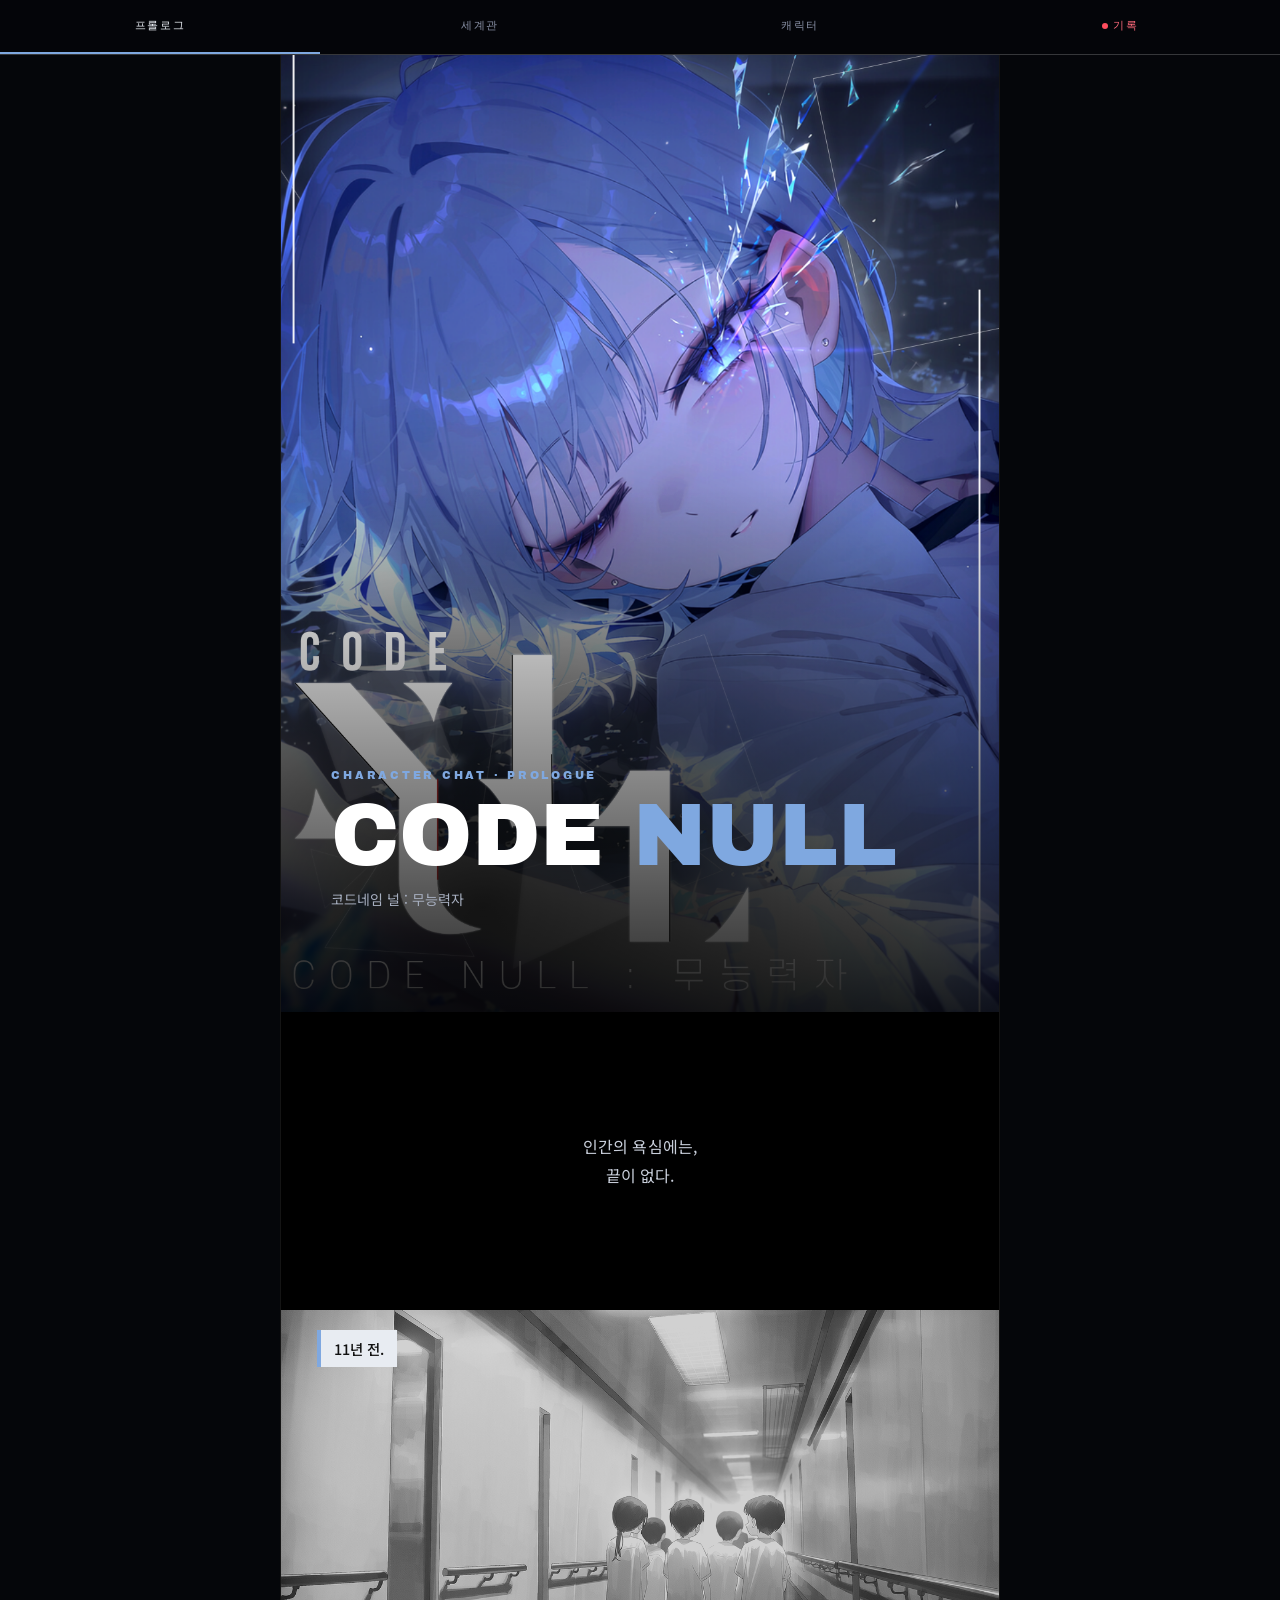
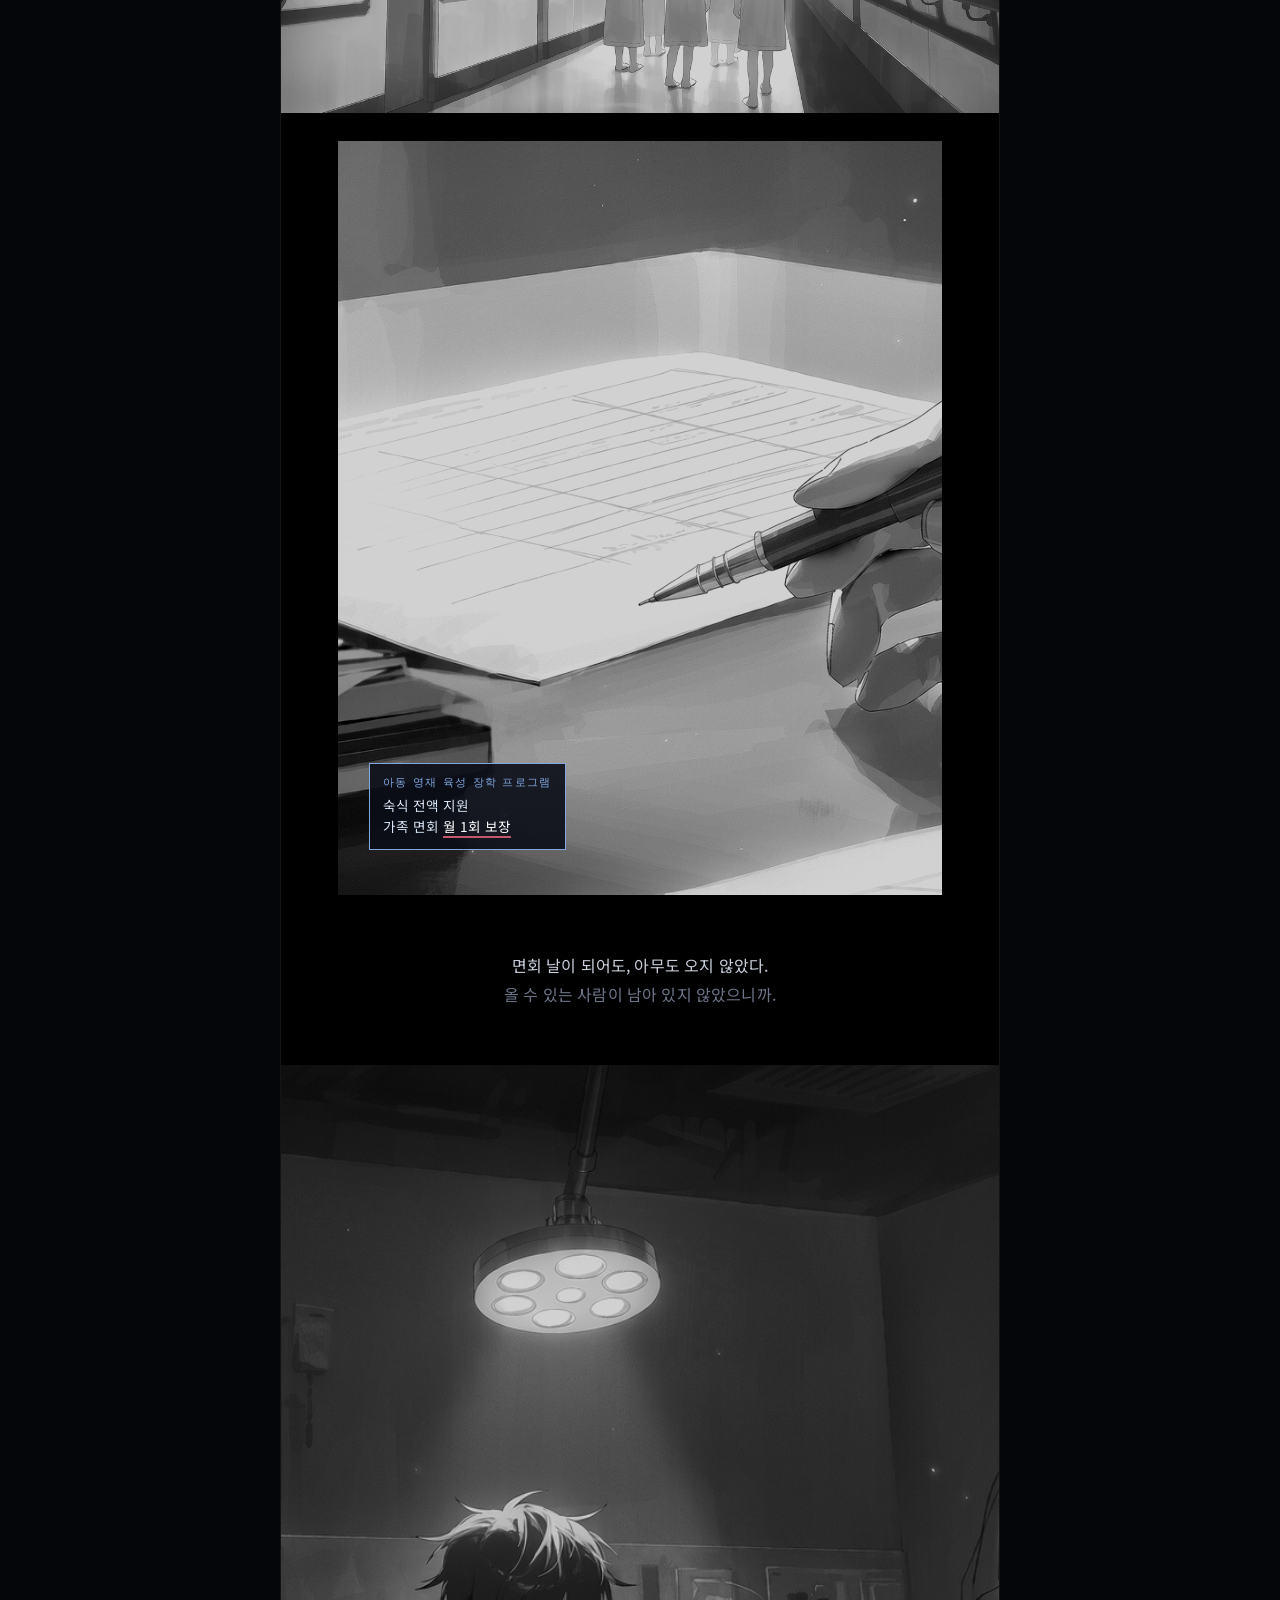
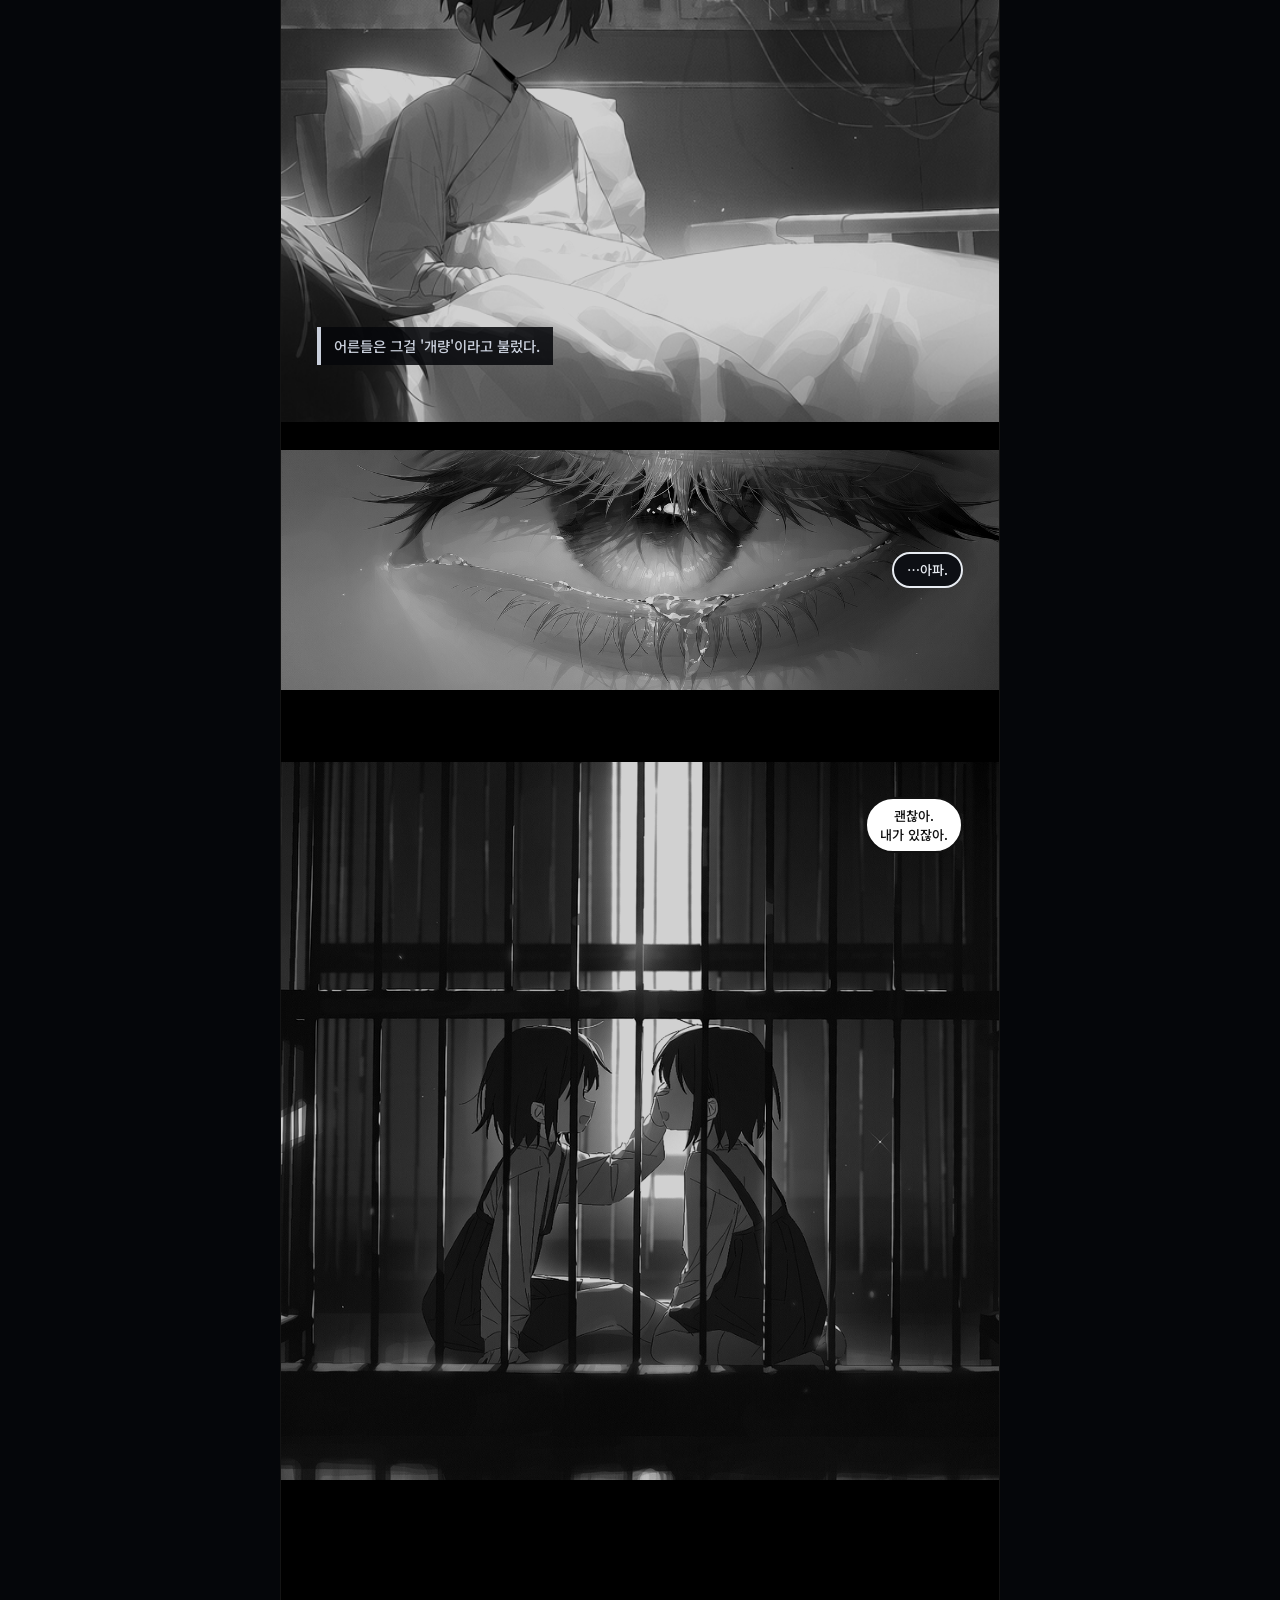
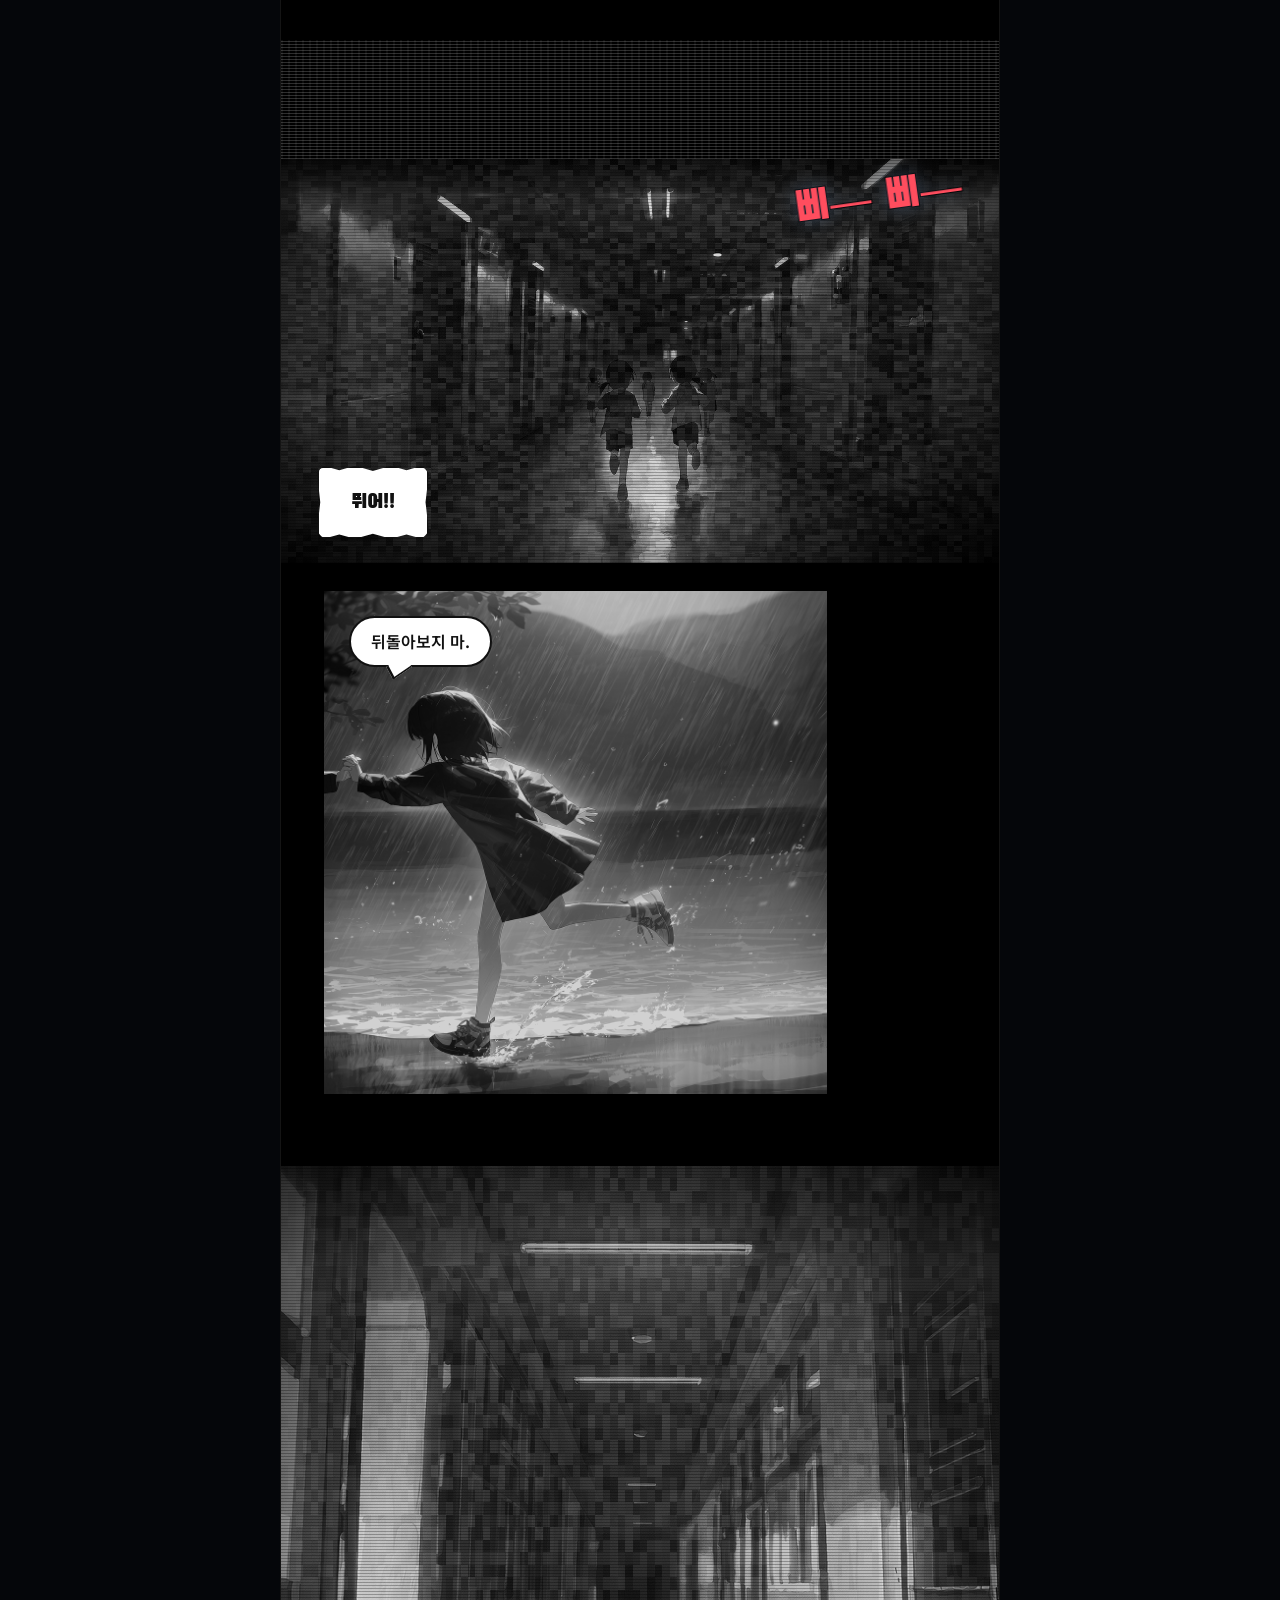
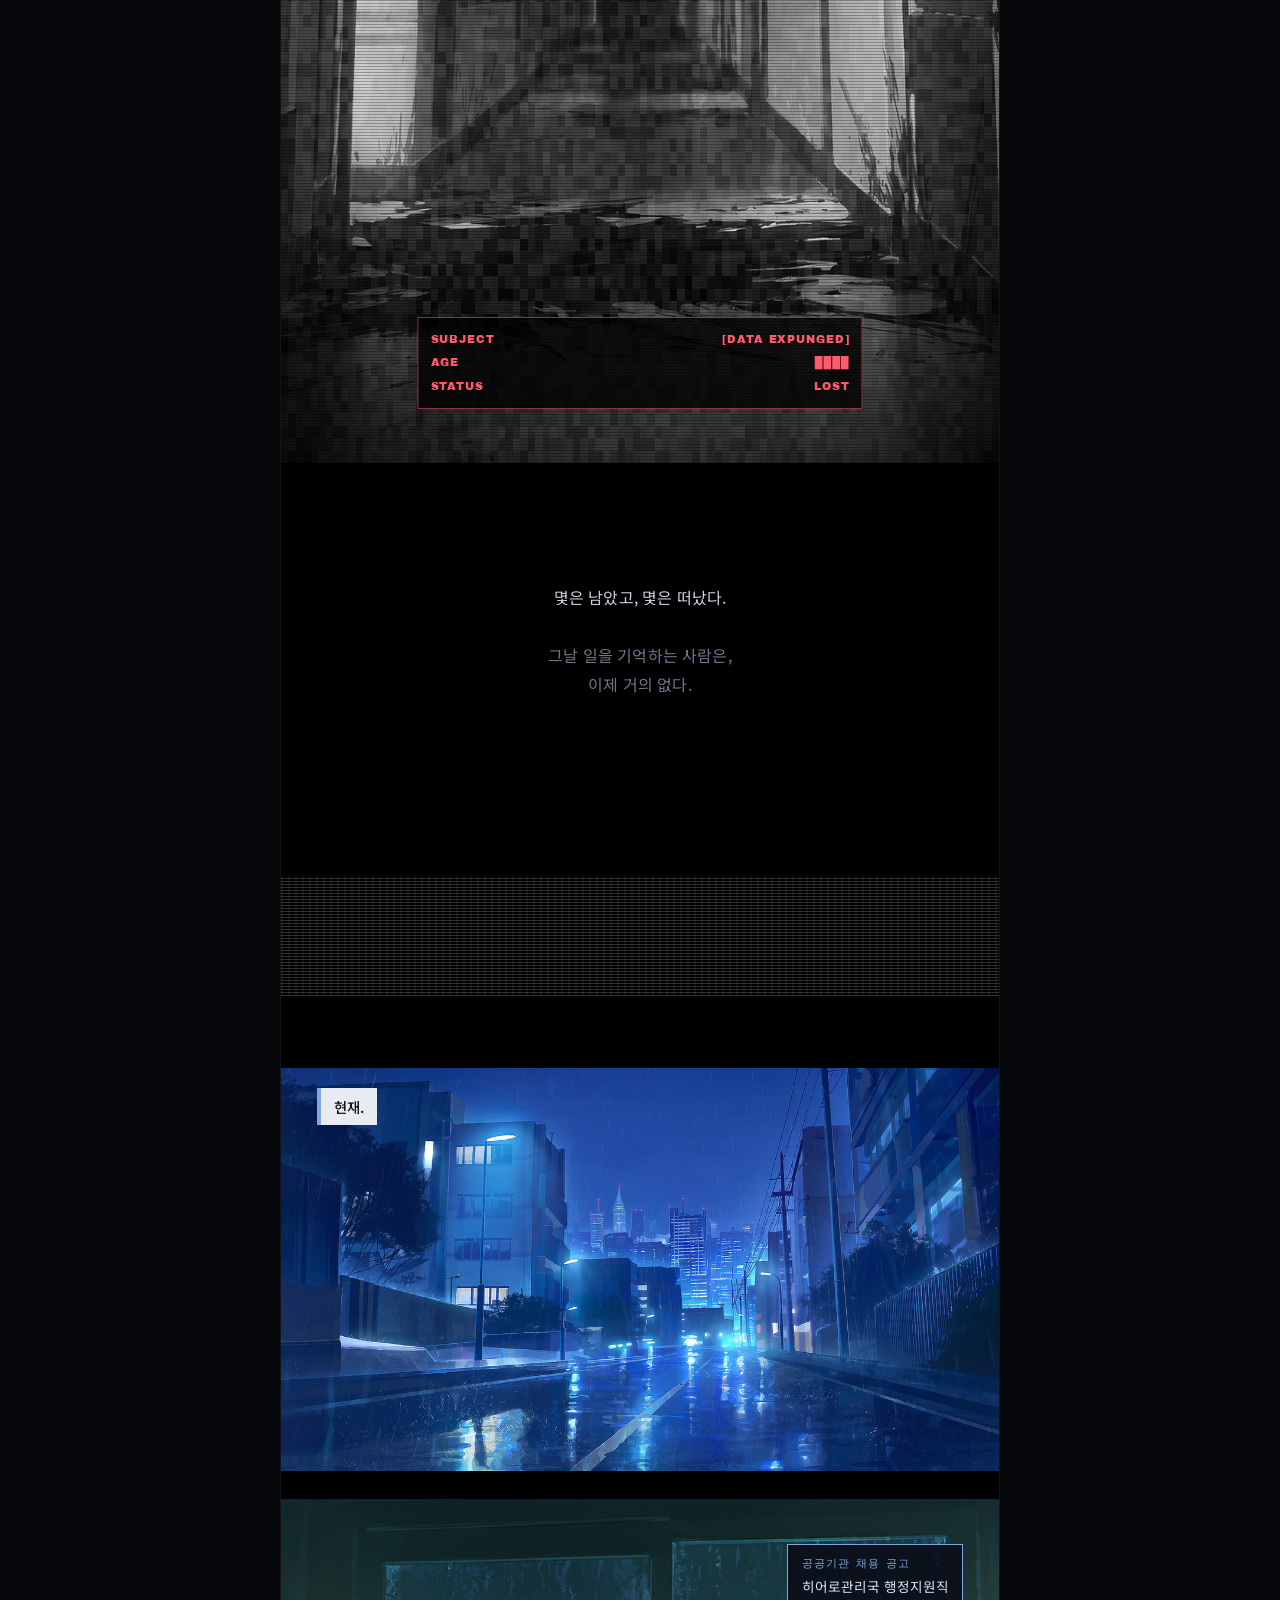
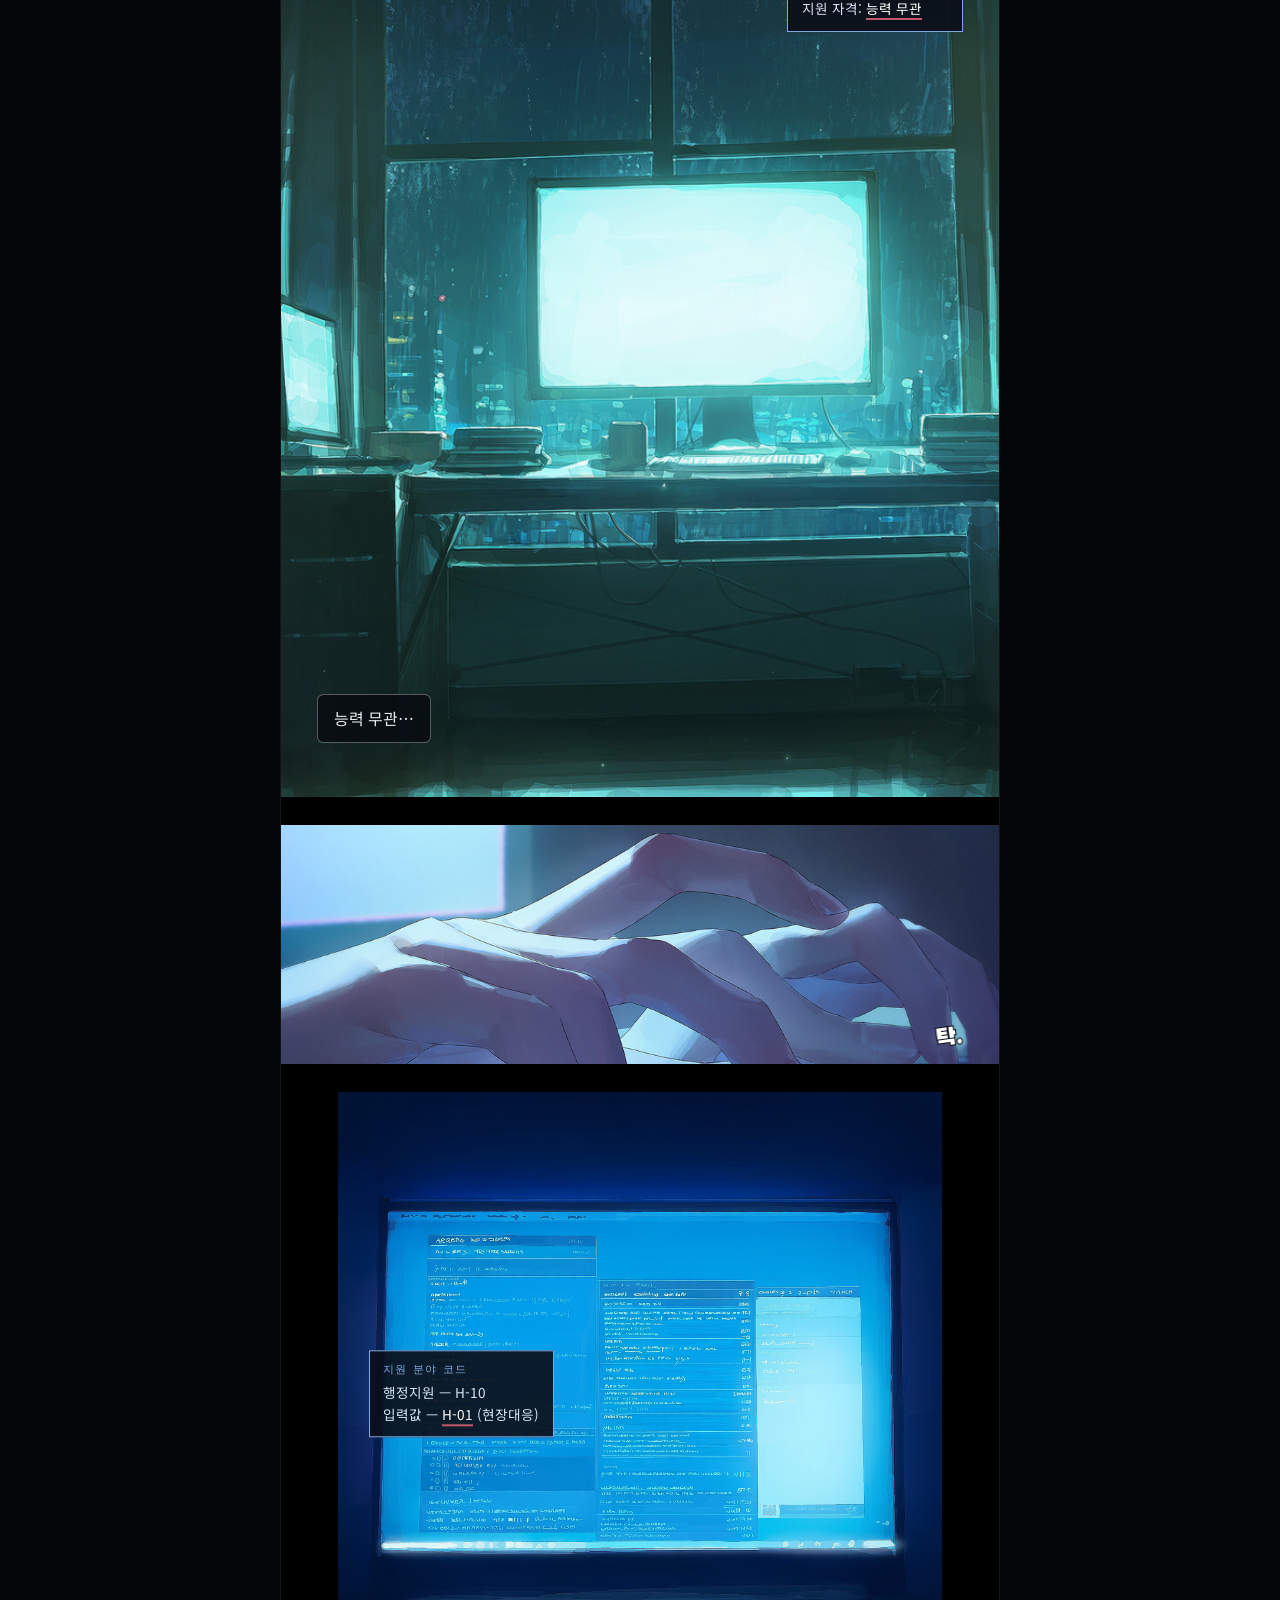
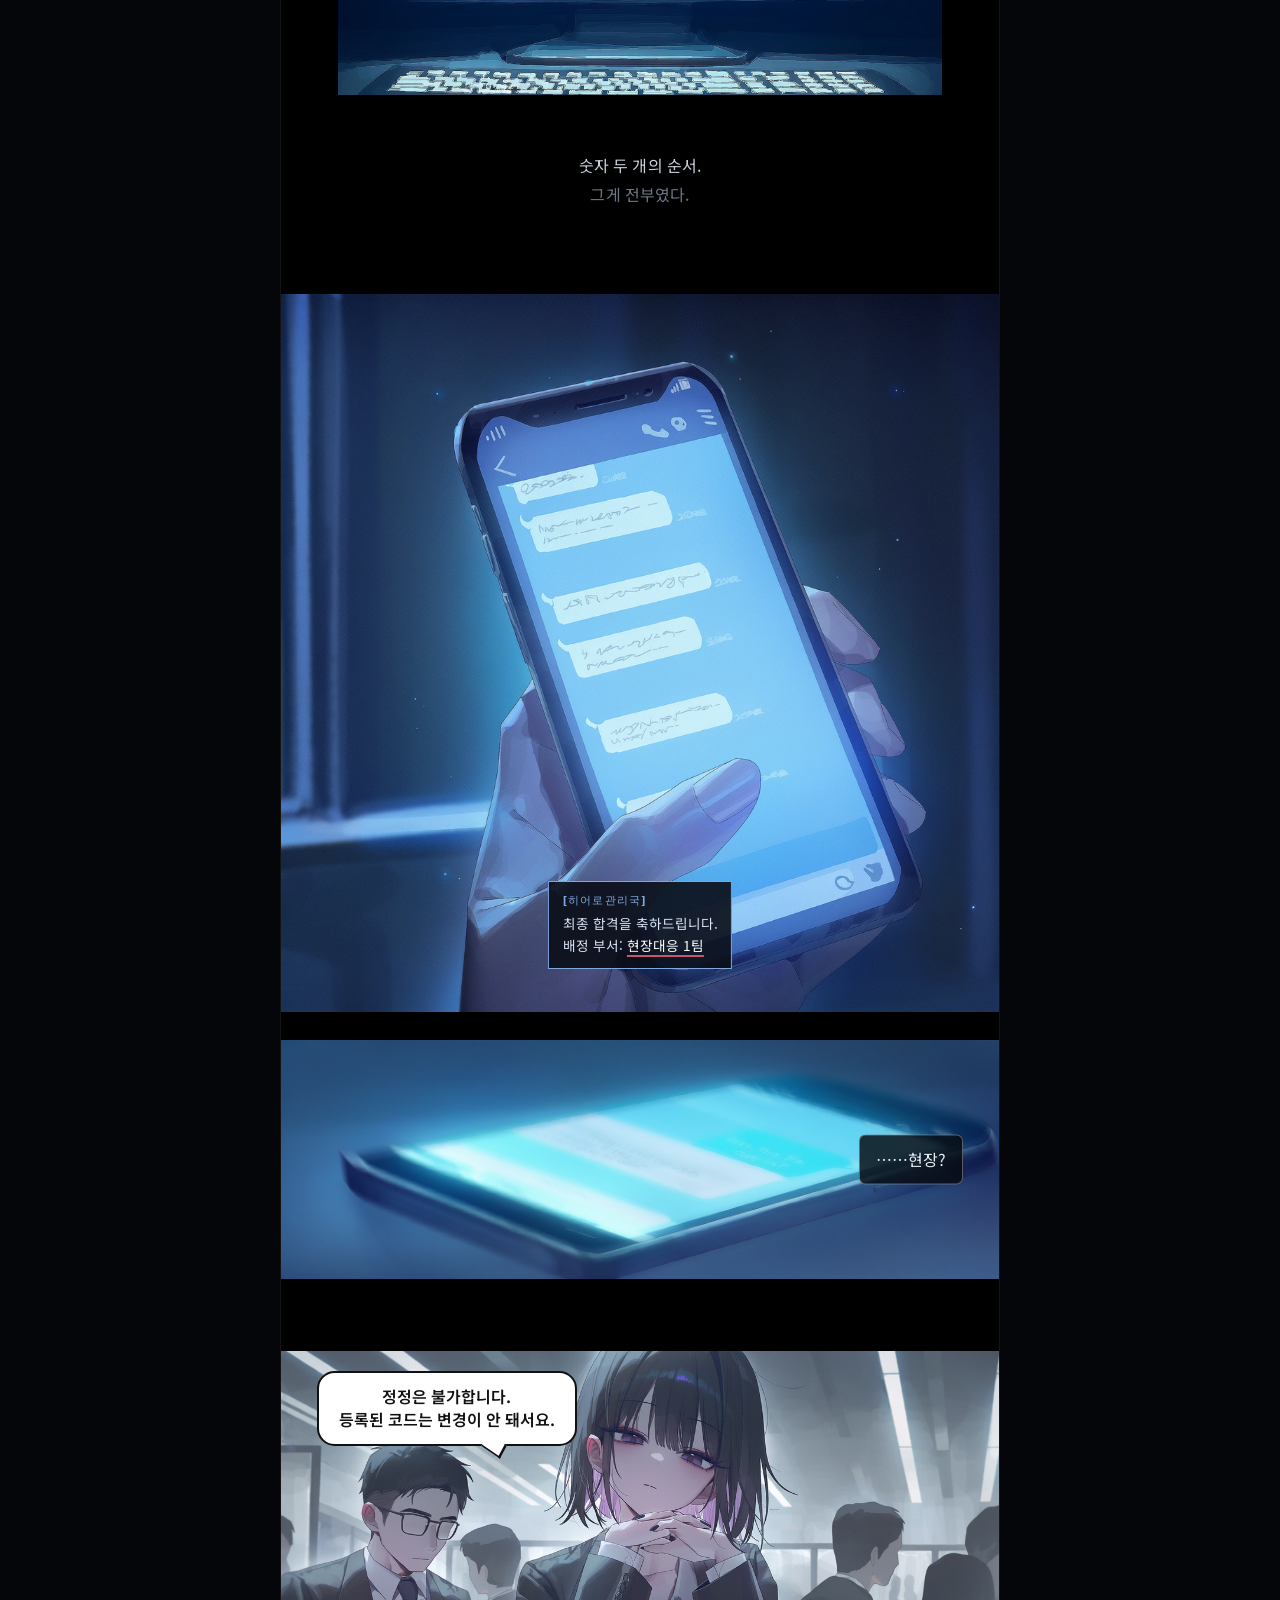
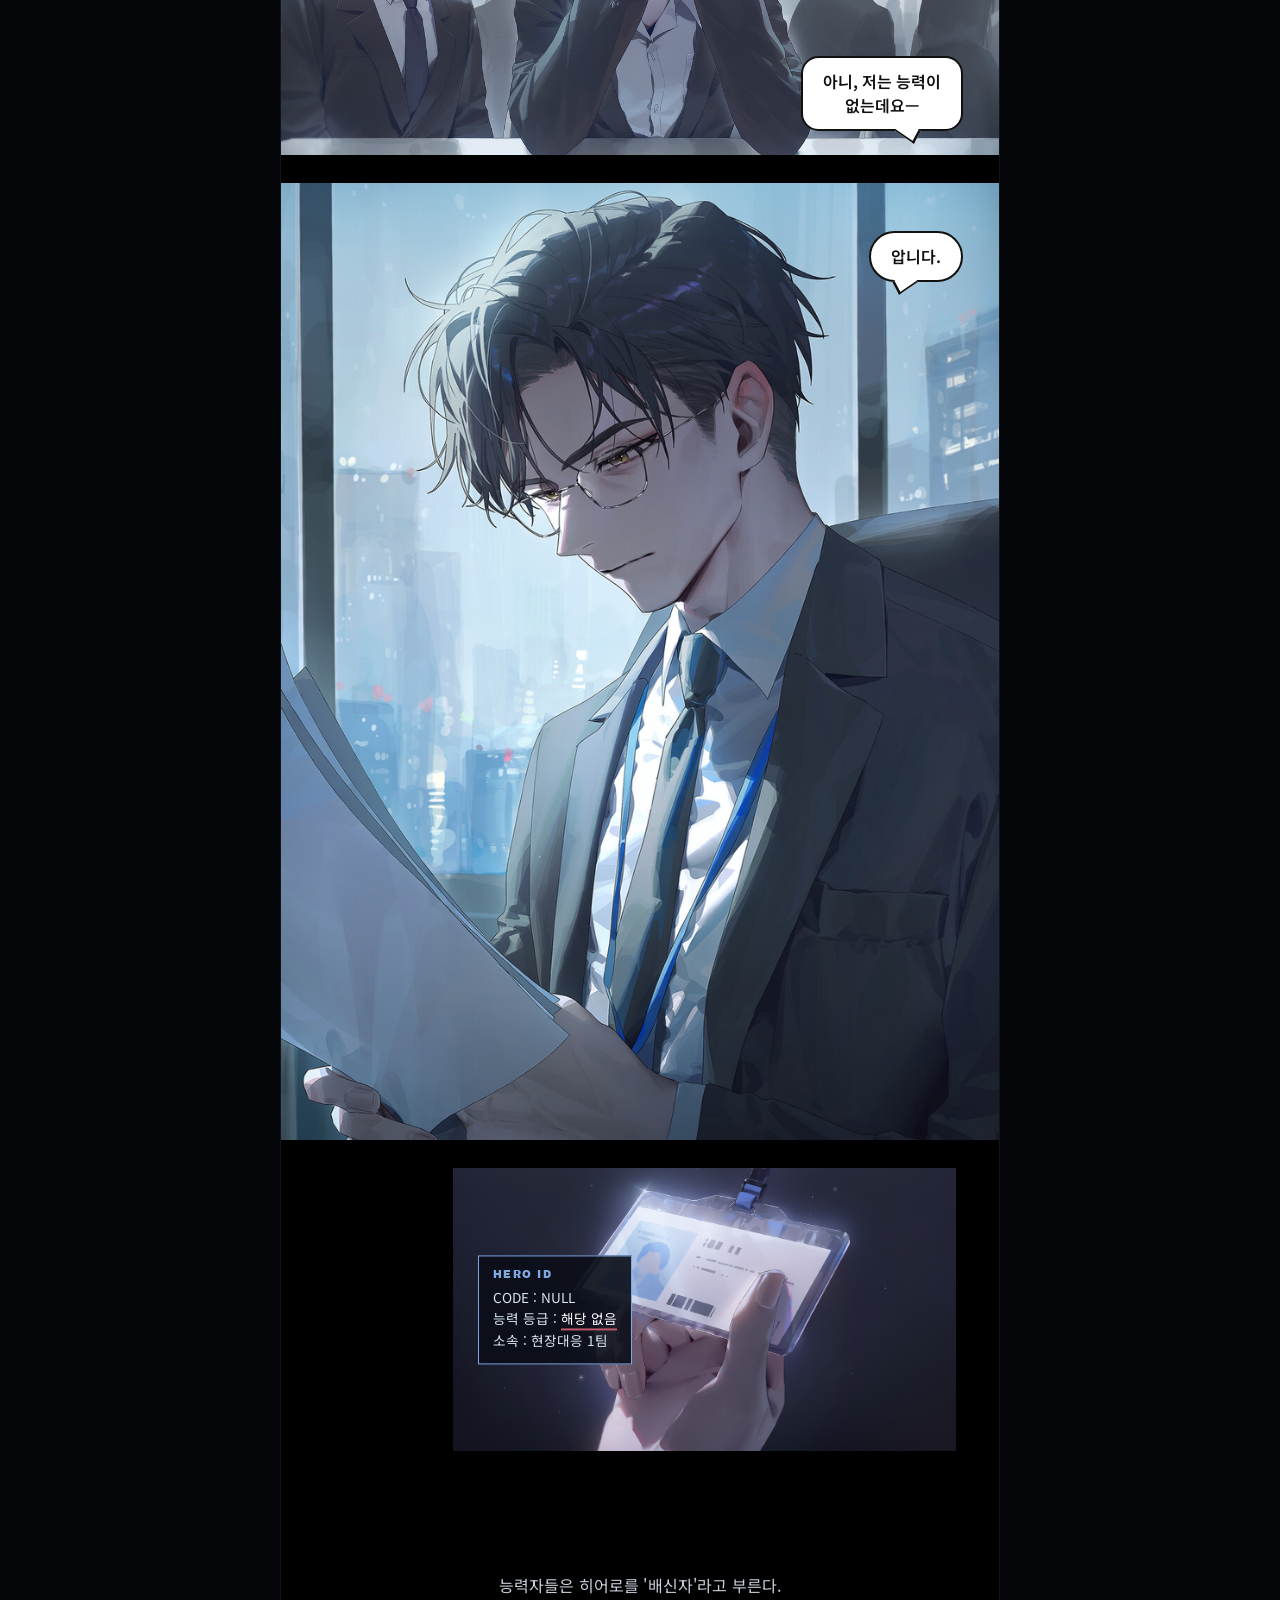
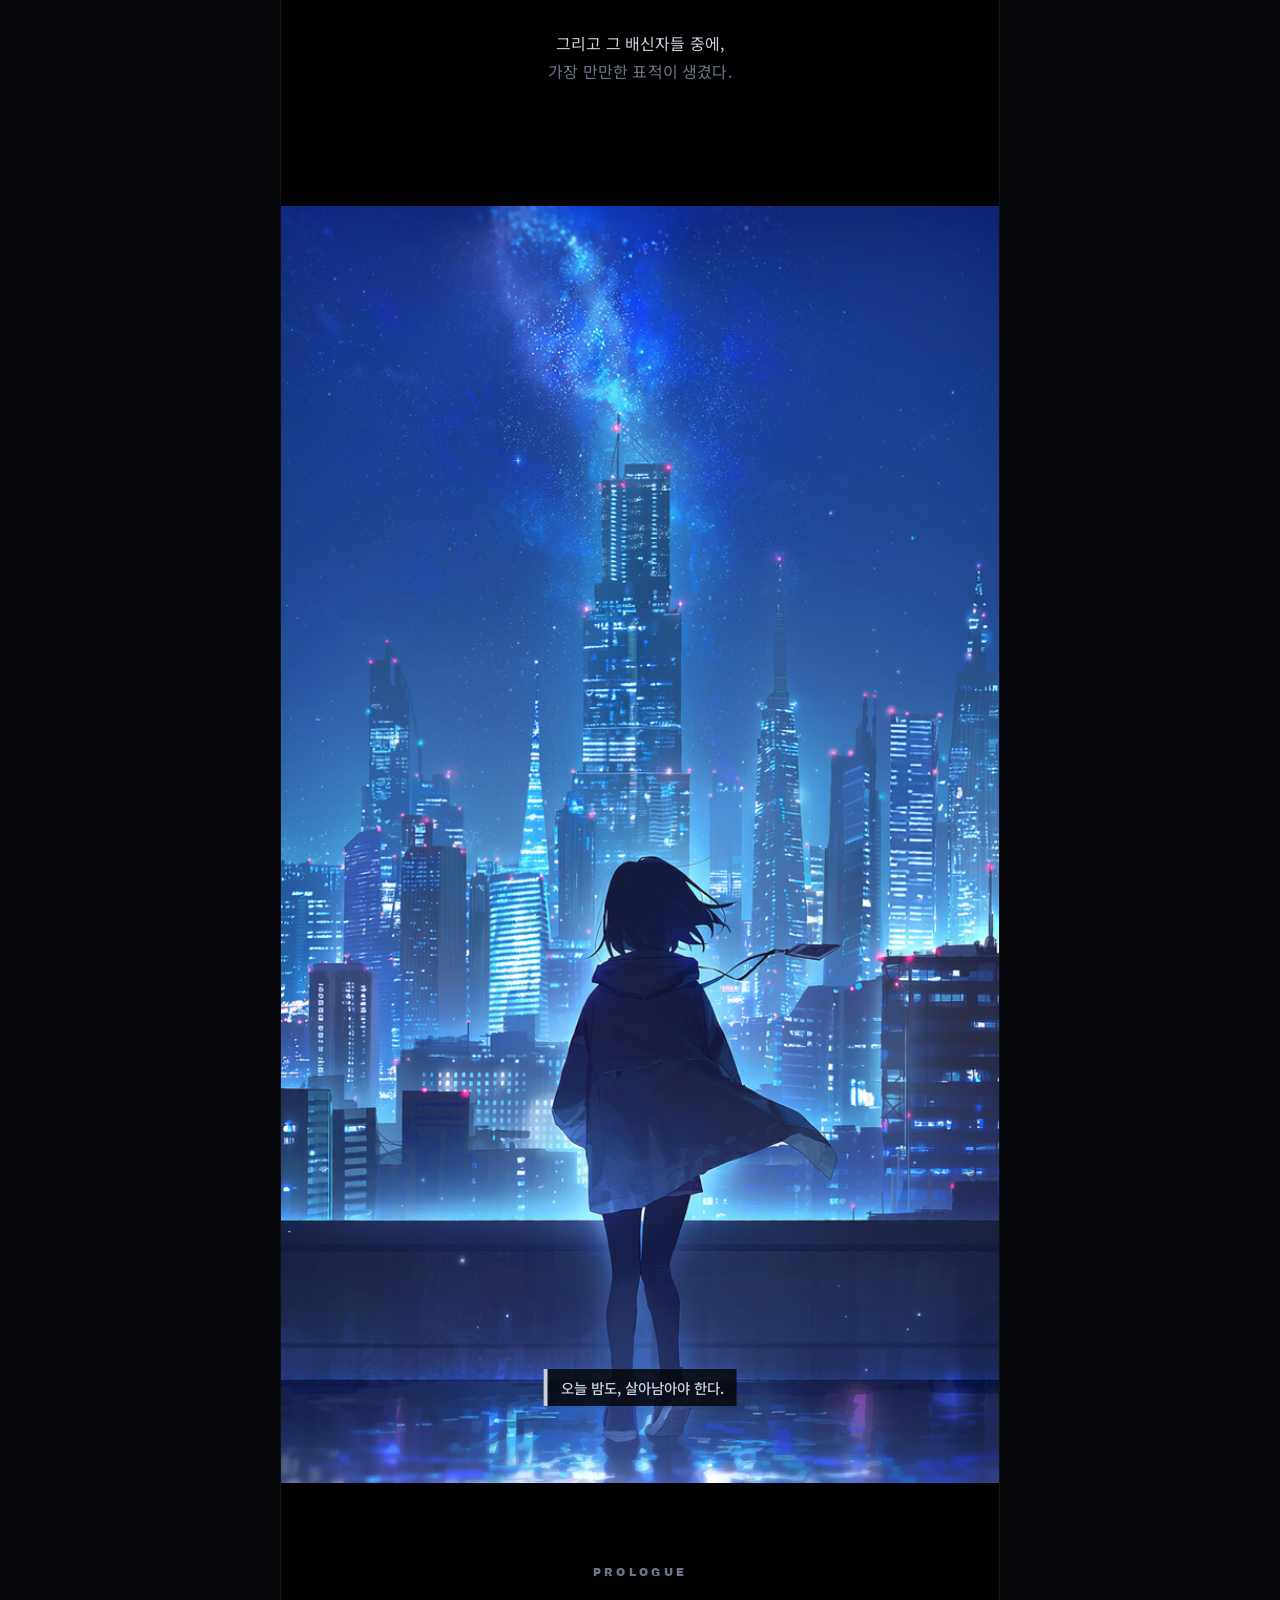
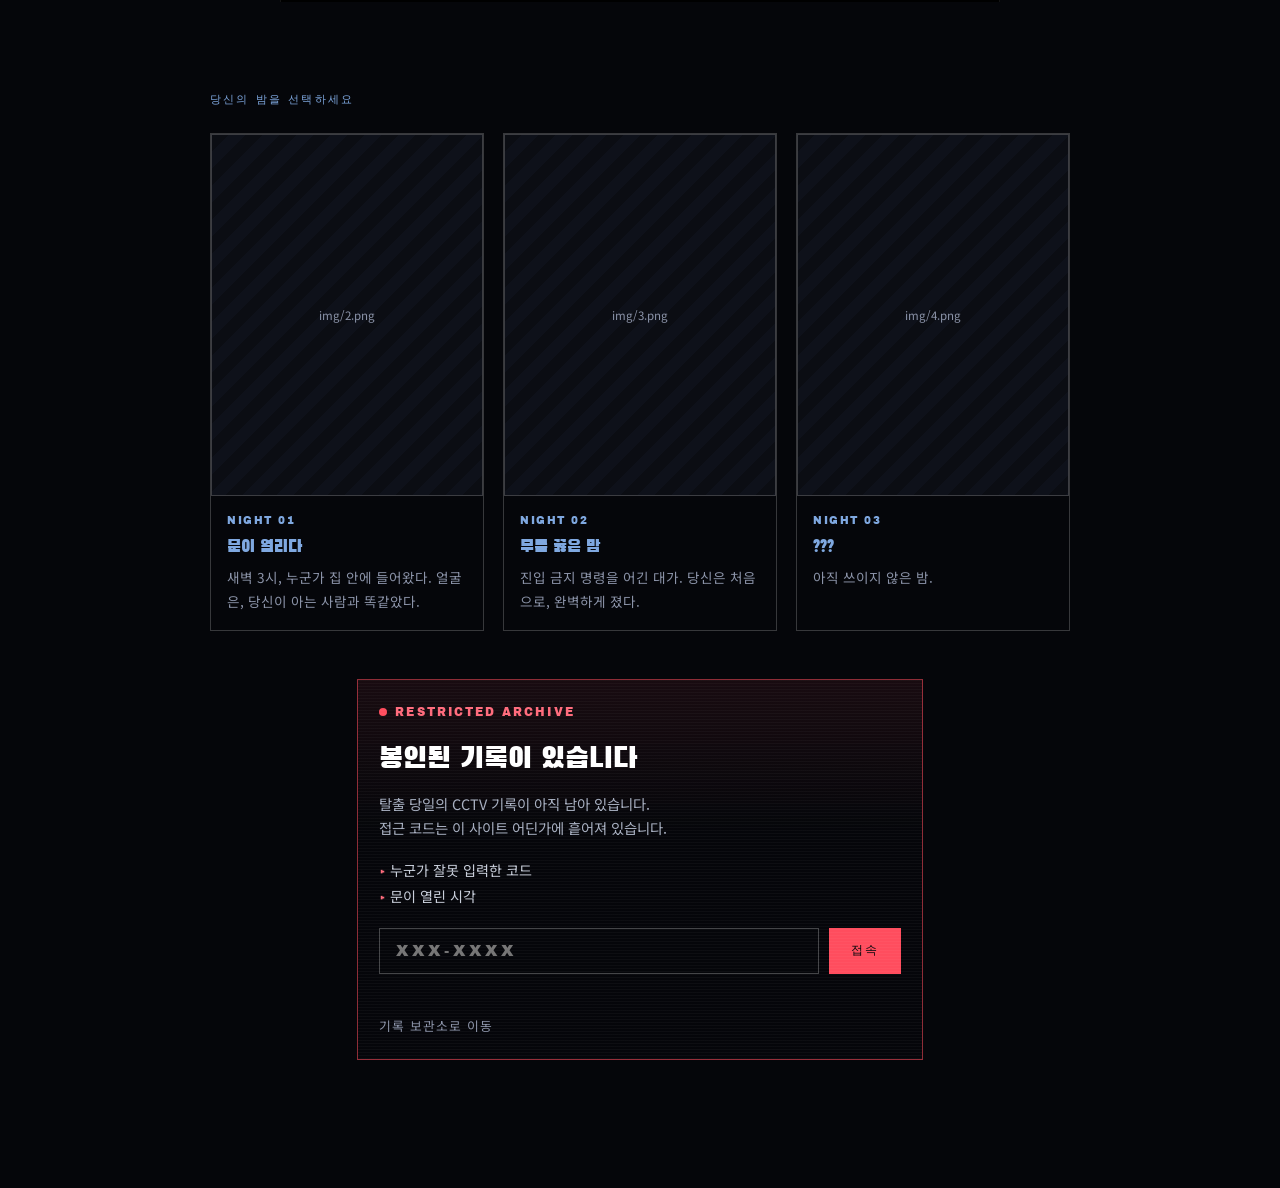
==== commit 4a5766fd: "Update index.html" ====
--- a/index.html
+++ b/index.html
@@ -115,15 +115,14 @@
   <section class="cut wide">
     <img src="img/34.png" alt="">
     <div class="ph"><b>img/34.png</b>브리핑룸, 테이블 건너편 무표정한 담당관, 뒤편에 앉은 히어로들의 실루엣</div>
-    <div class="o tl say box" style="--i:0">정정은 불가합니다.<br>등록된 코드는 변경이 안 돼서요.</div>
+    <div class="o tl say box t-r" style="--i:0">정정은 불가합니다.<br>등록된 코드는 변경이 안 돼서요.</div>
     <div class="o br say box t-r" style="--i:1">아니, 저는 능력이<br>없는데요—</div>
   </section>
   <div class="gap"></div>
   <section class="cut tall">
     <img src="img/35.png" alt="">
     <div class="ph"><b>img/35.png</b>서류를 넘기는 담당관 클로즈업, 안경 너머 건조한 눈</div>
-    <div class="o tr say t-r" style="--i:0">압니다.</div>
-    <div class="o bl say box" style="--i:1">그래서 코드명이<br>NULL입니다.</div>
+    <div class="o tr say" style="--i:0">압니다.</div>
   </section>
   <div class="gap"></div>
   <section class="cut wide inset r">
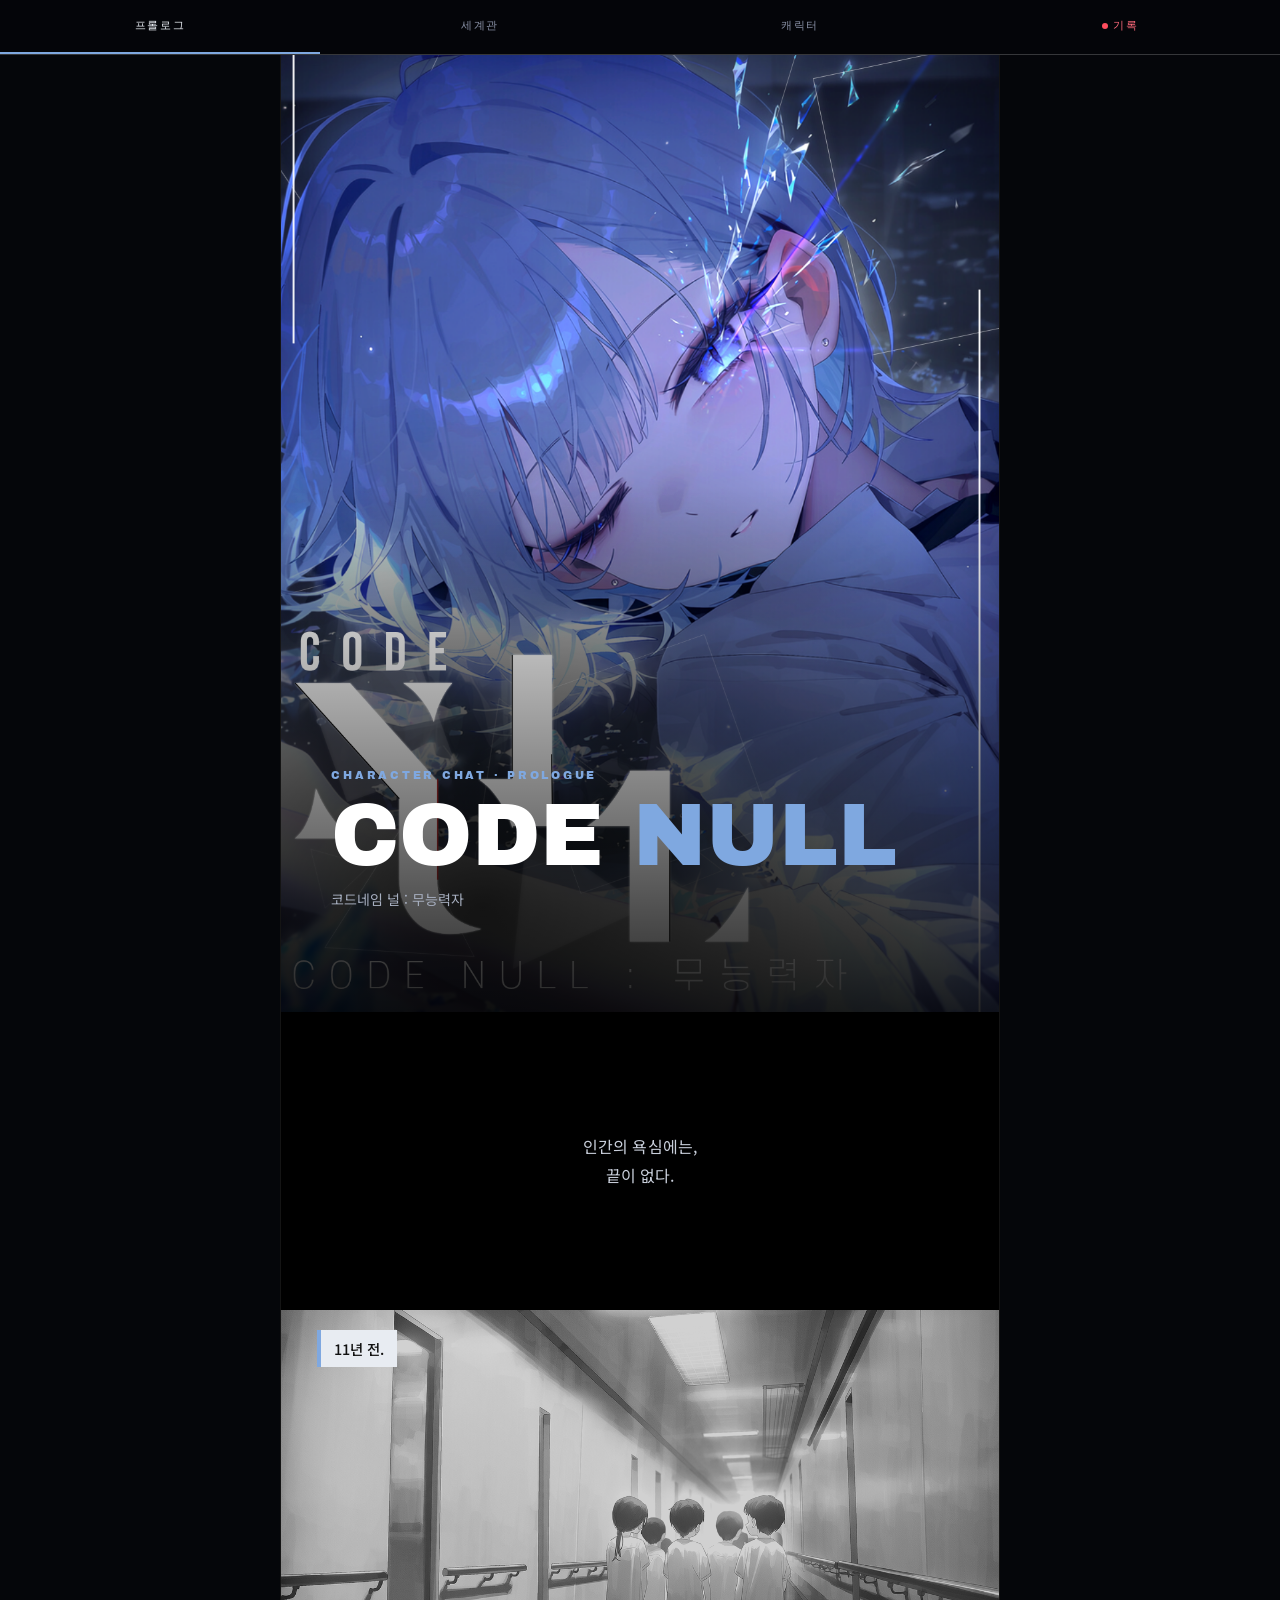
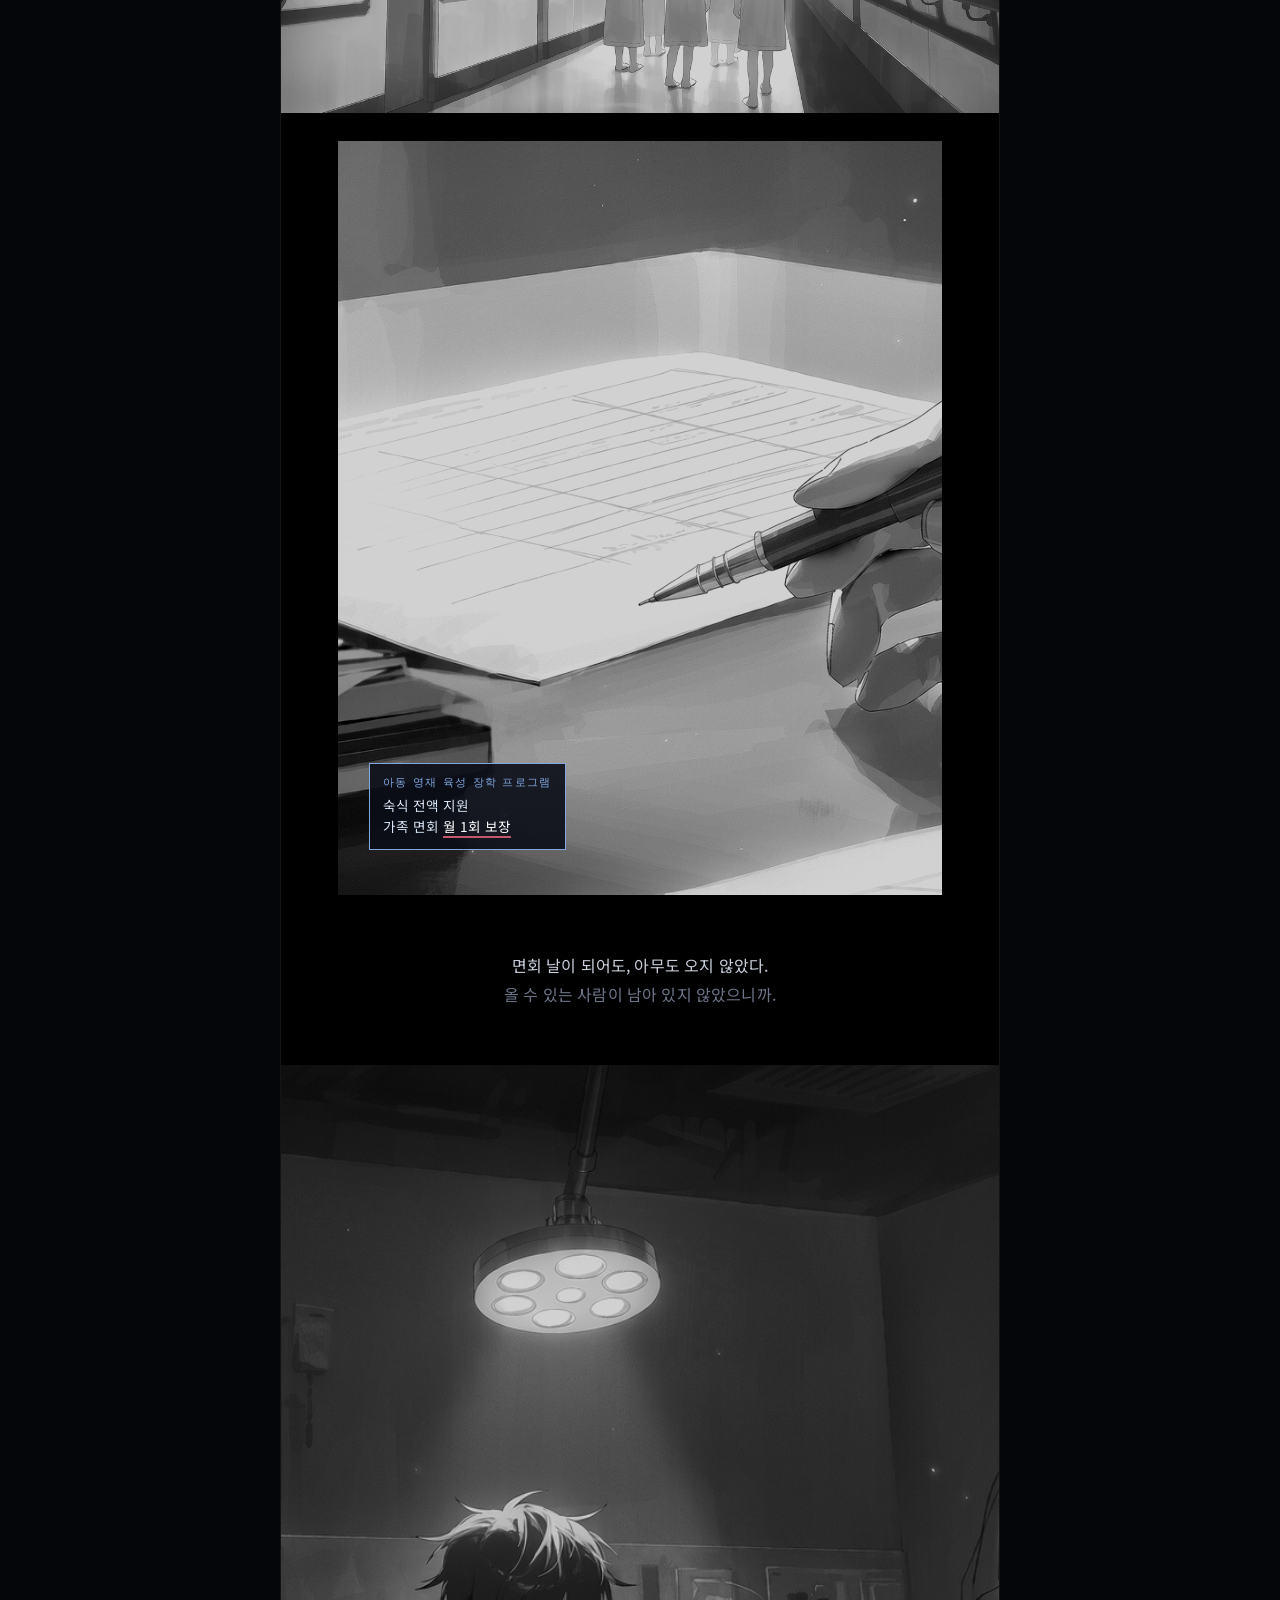
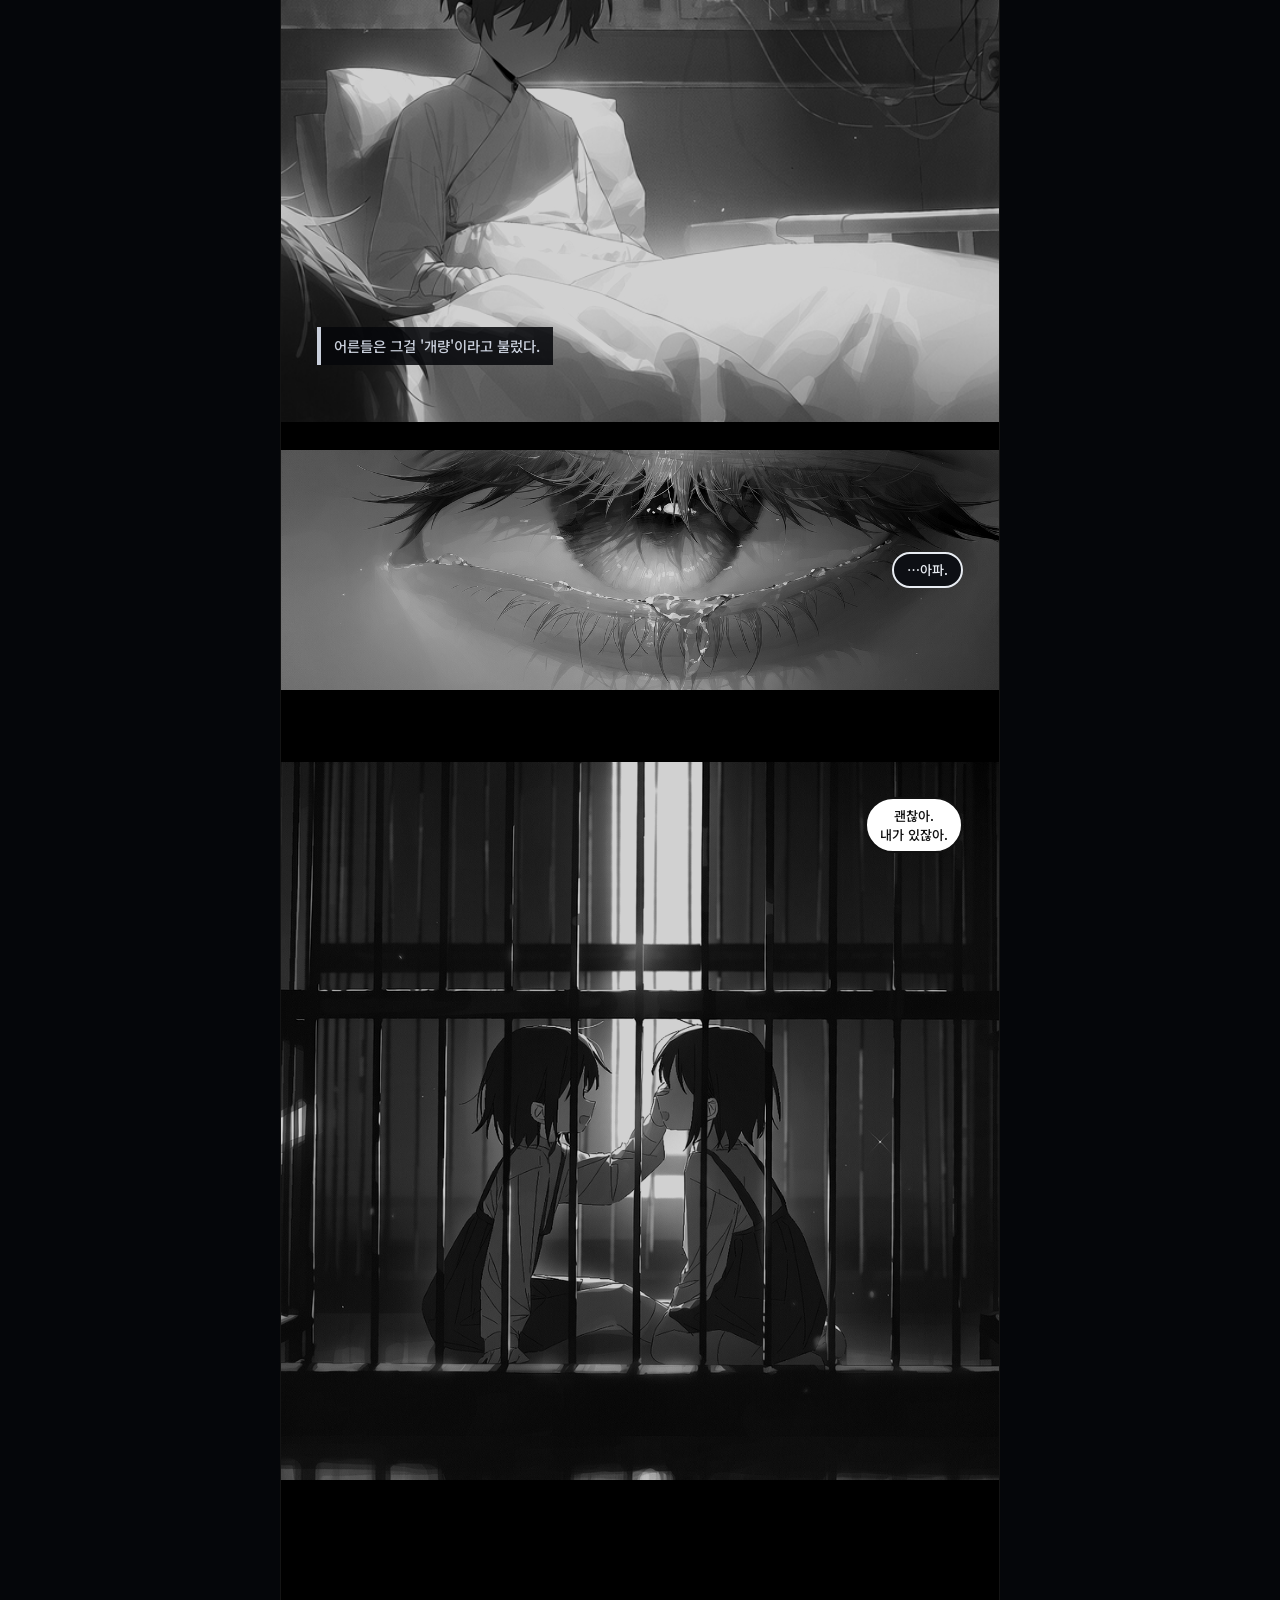
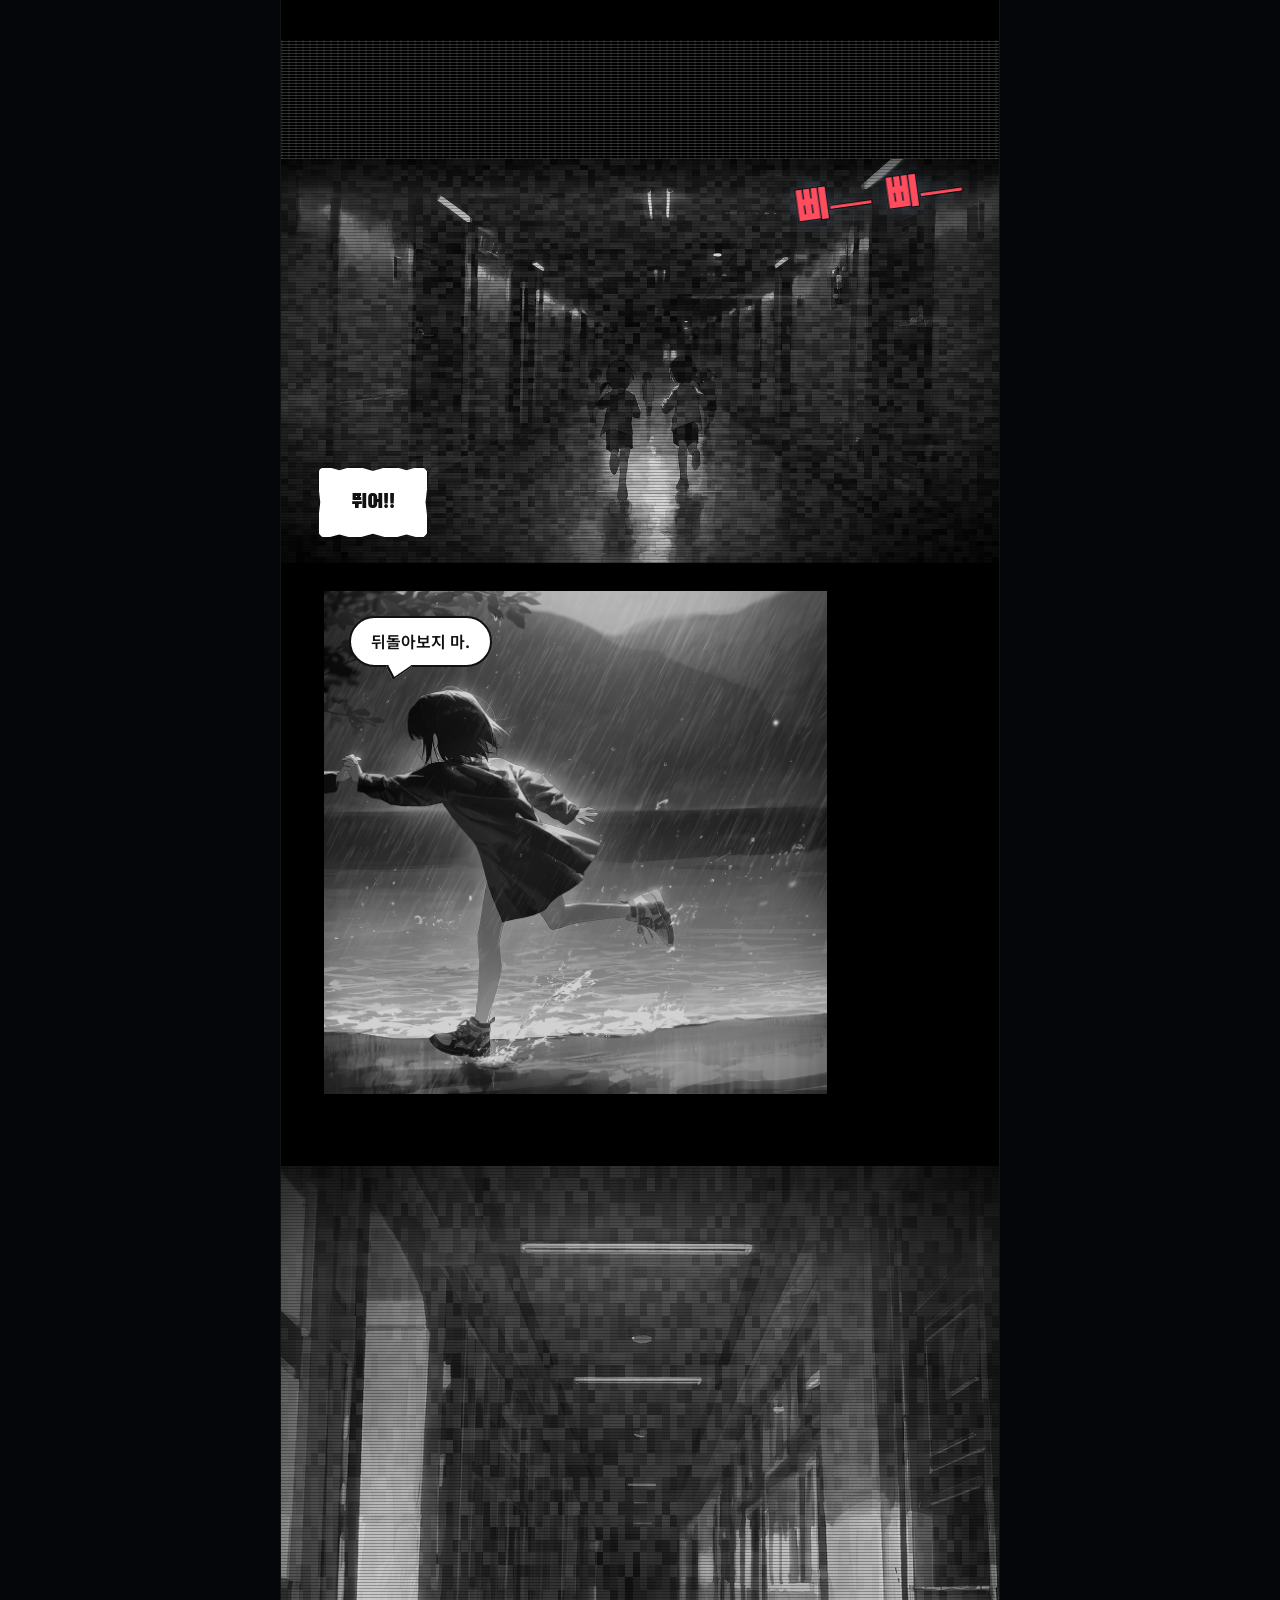
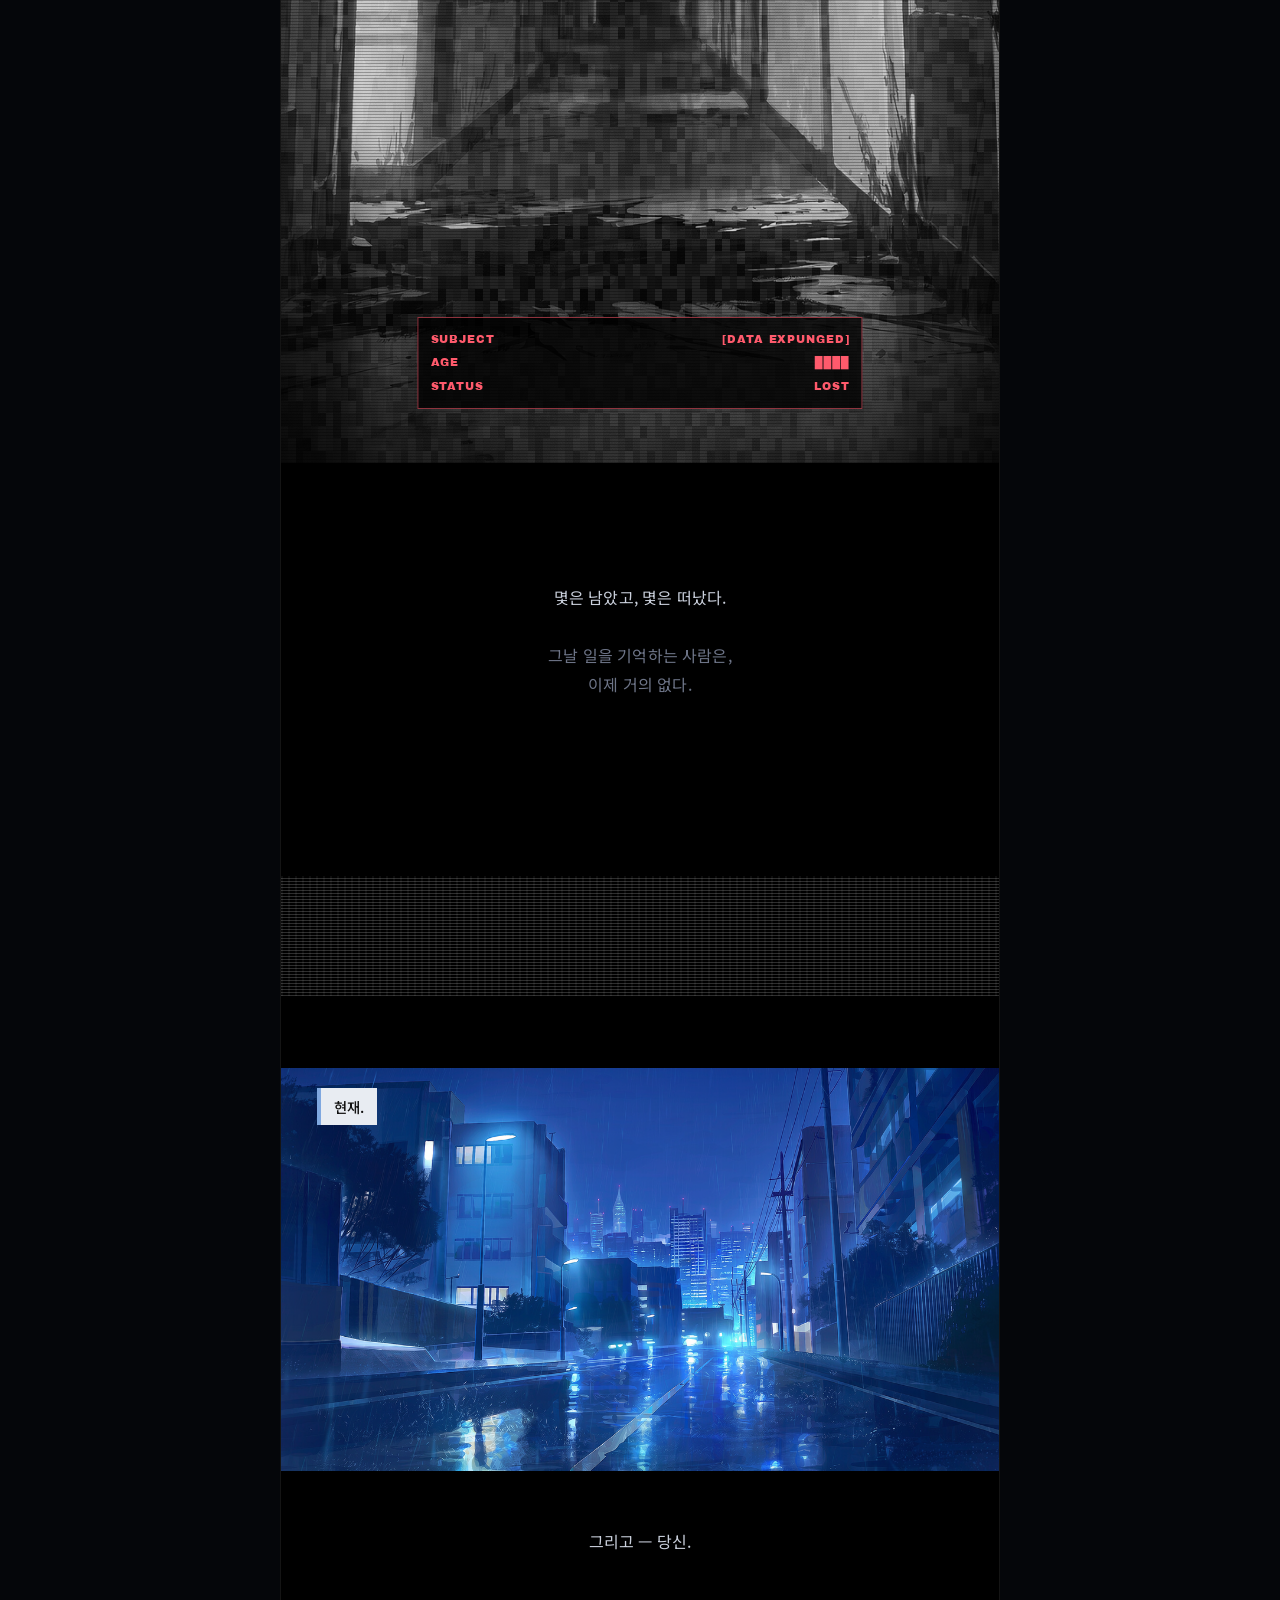
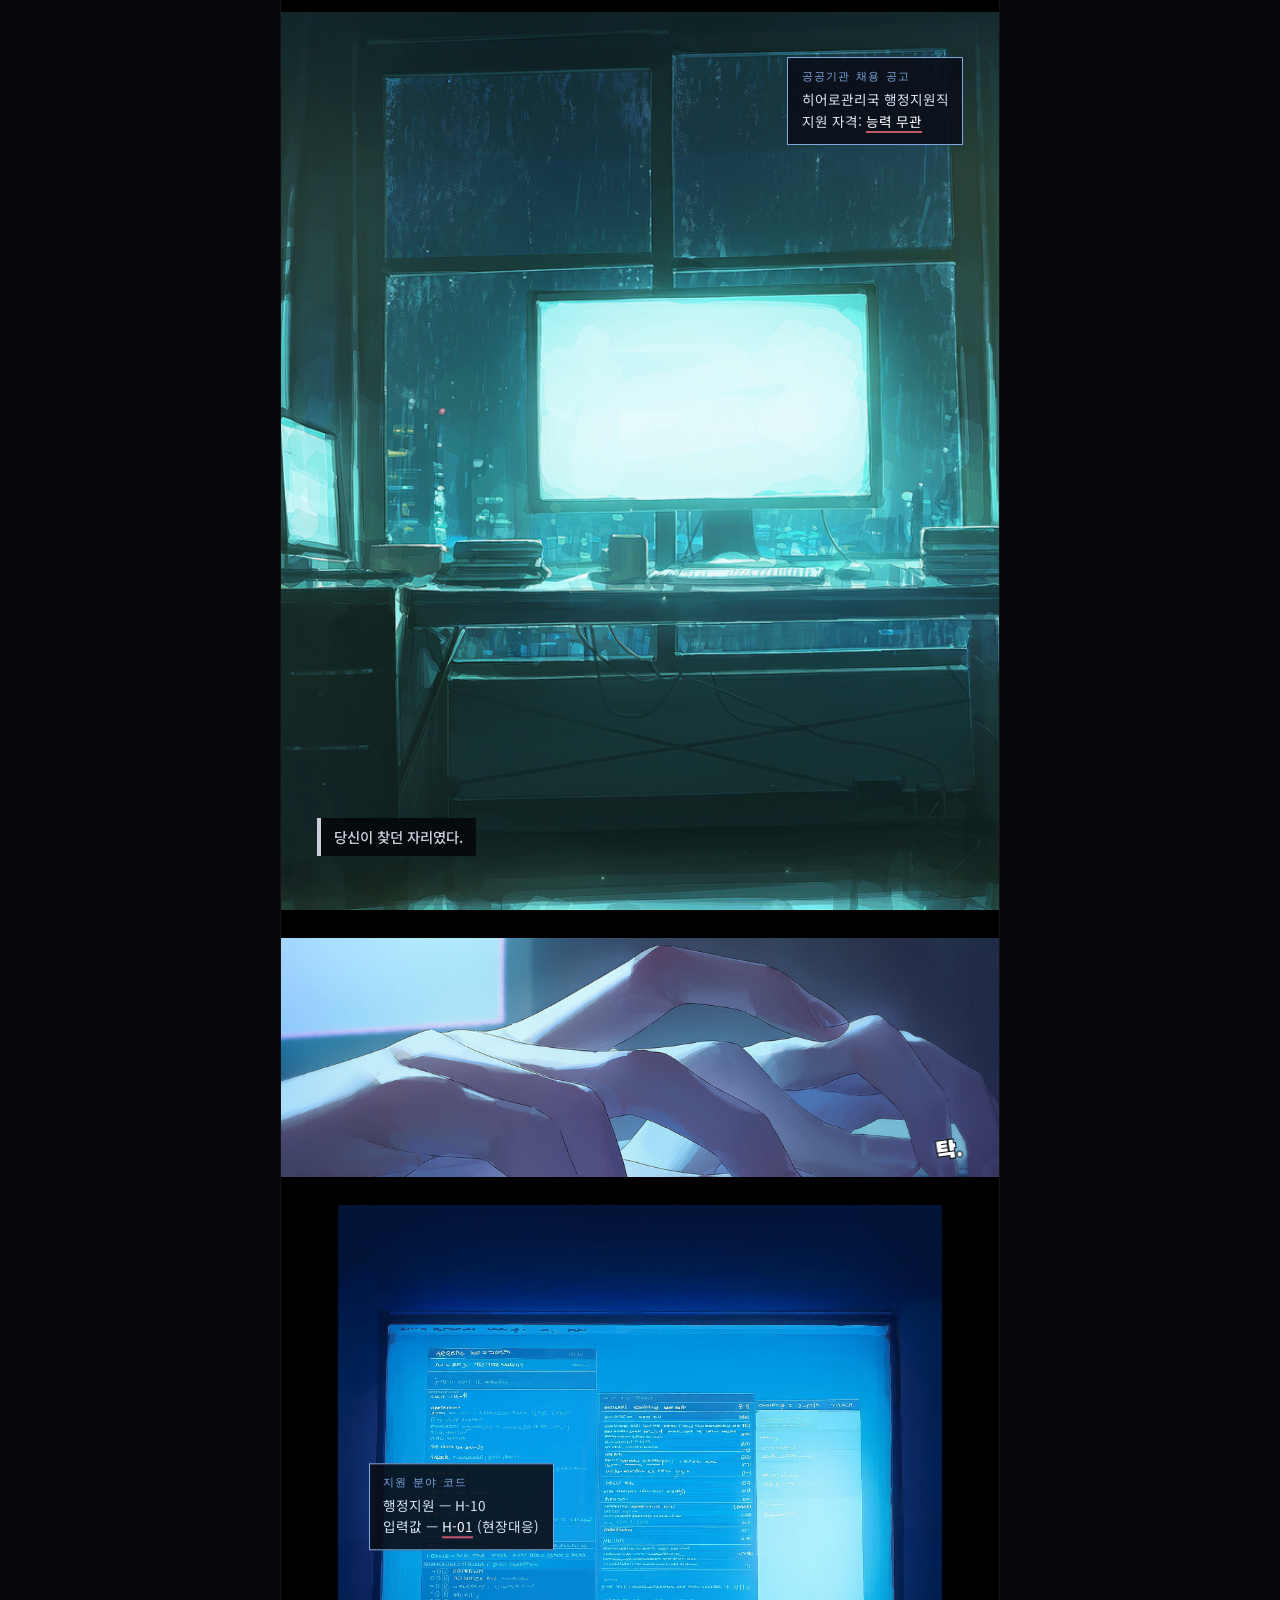
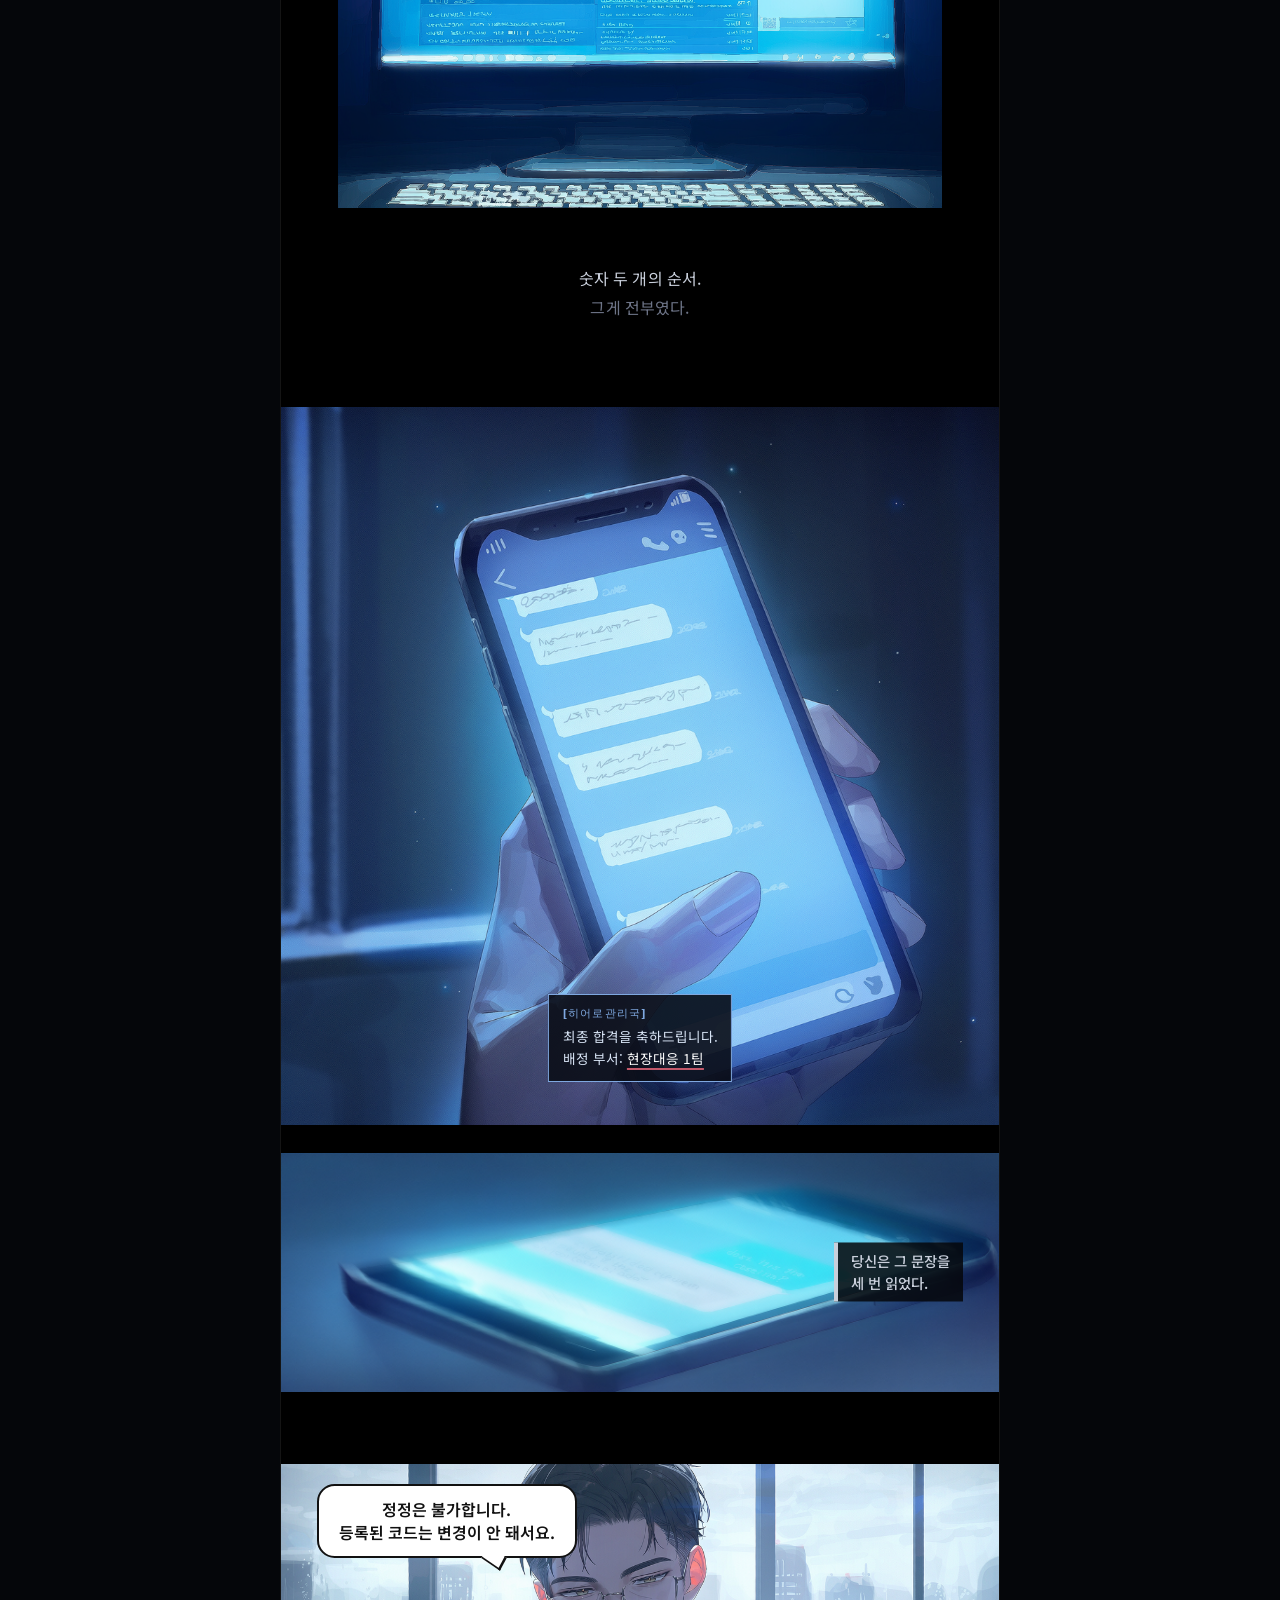
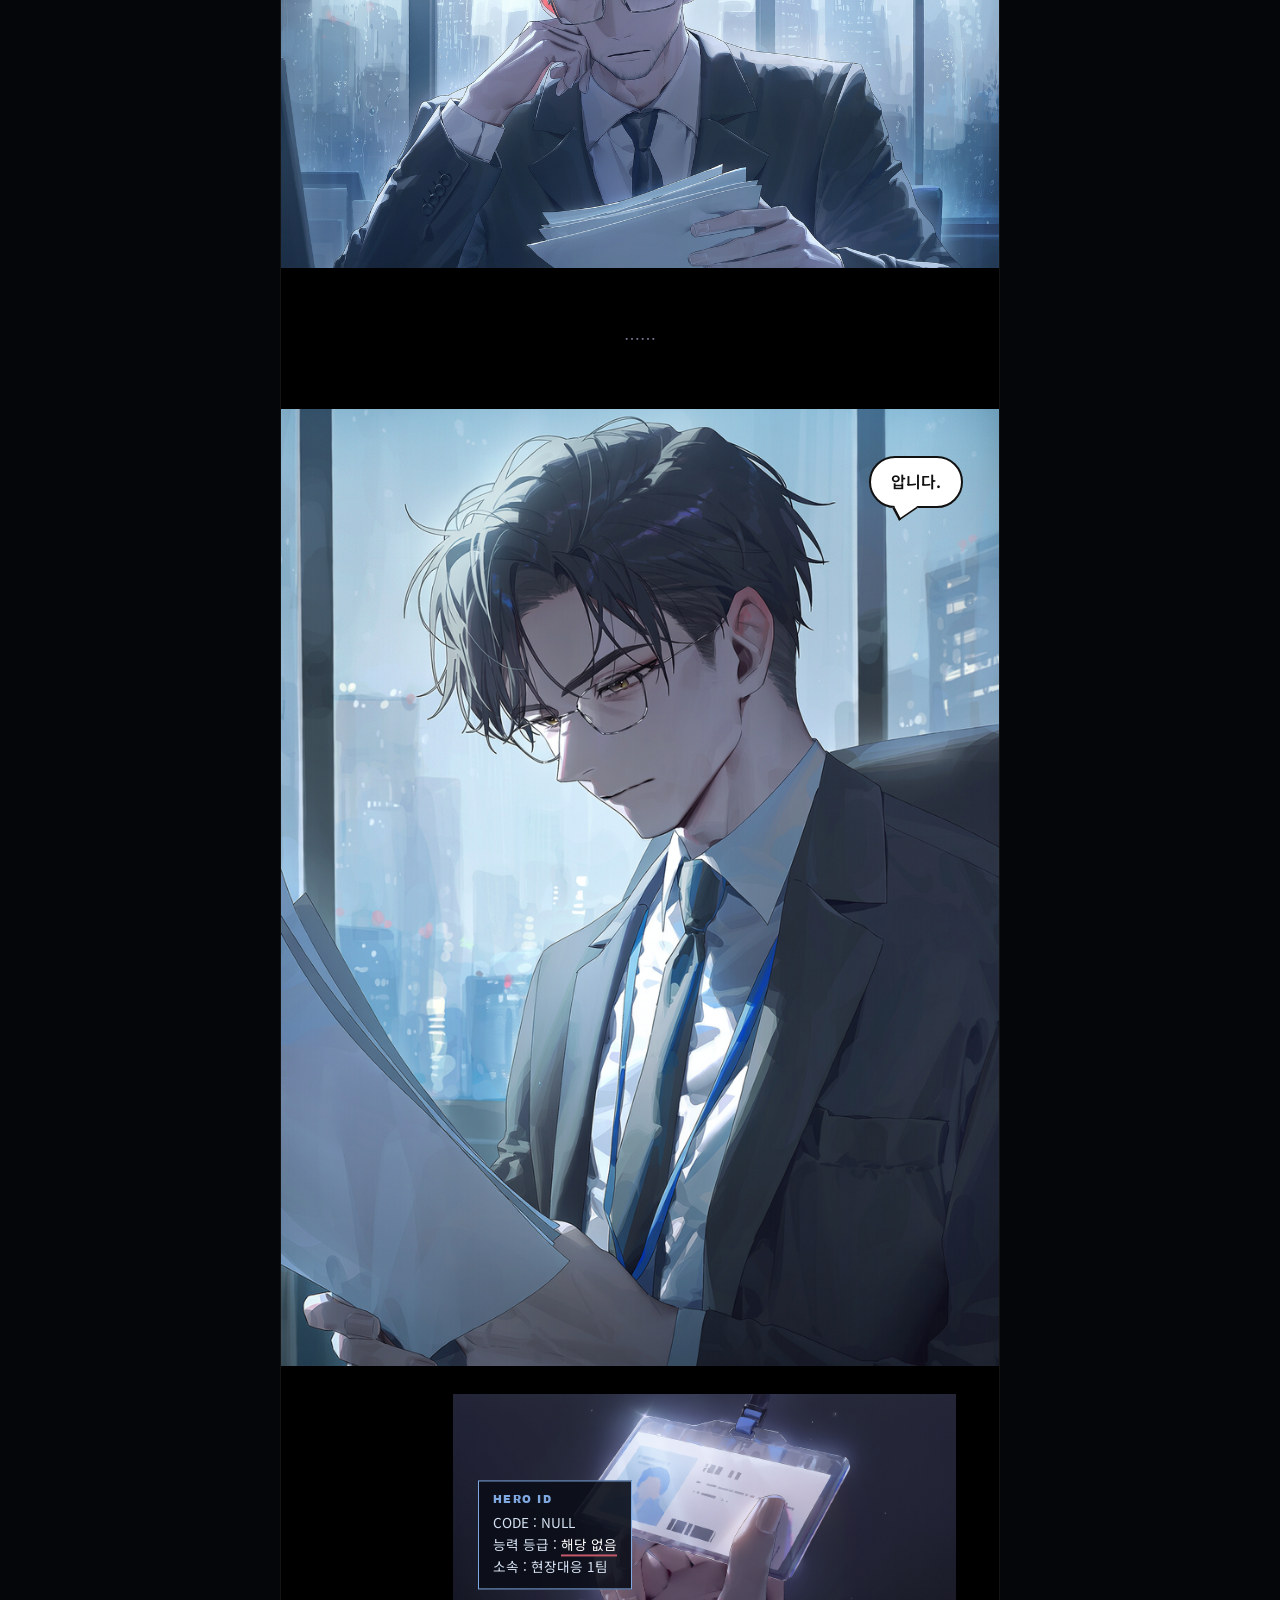
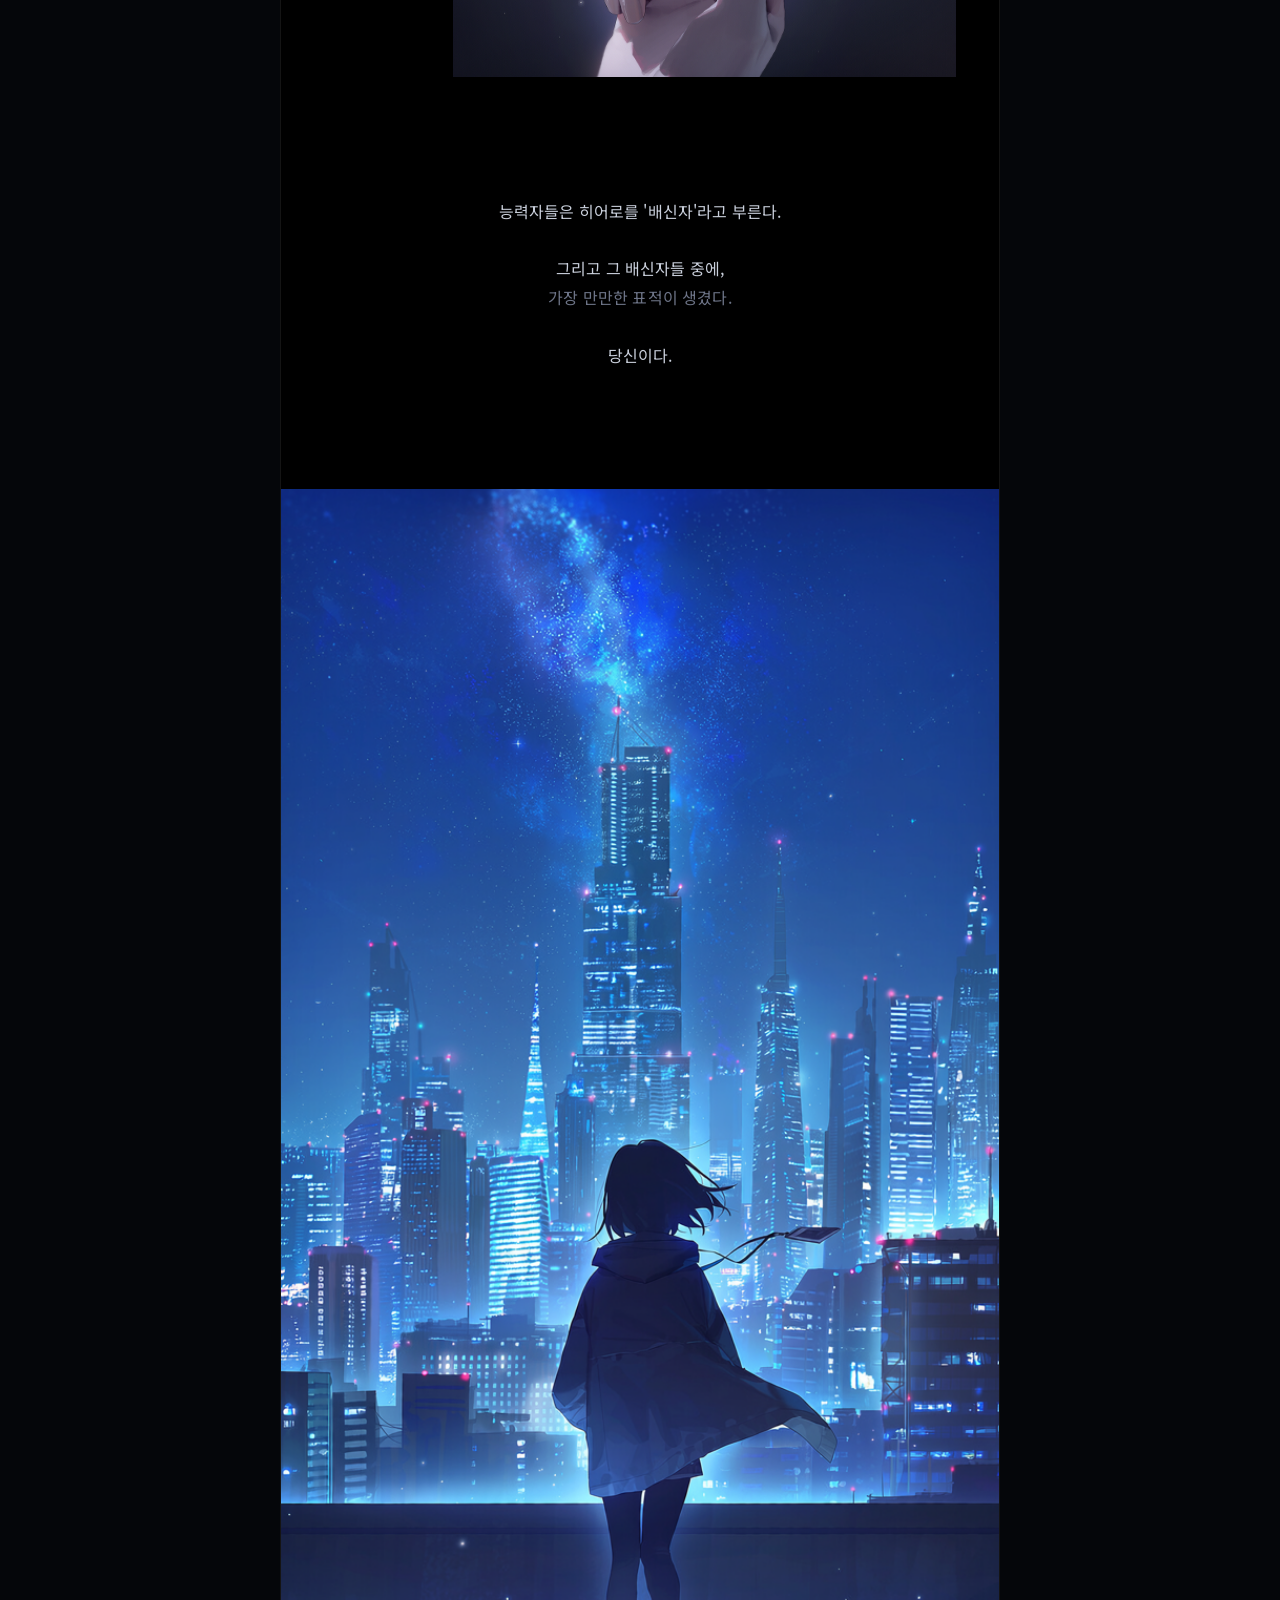
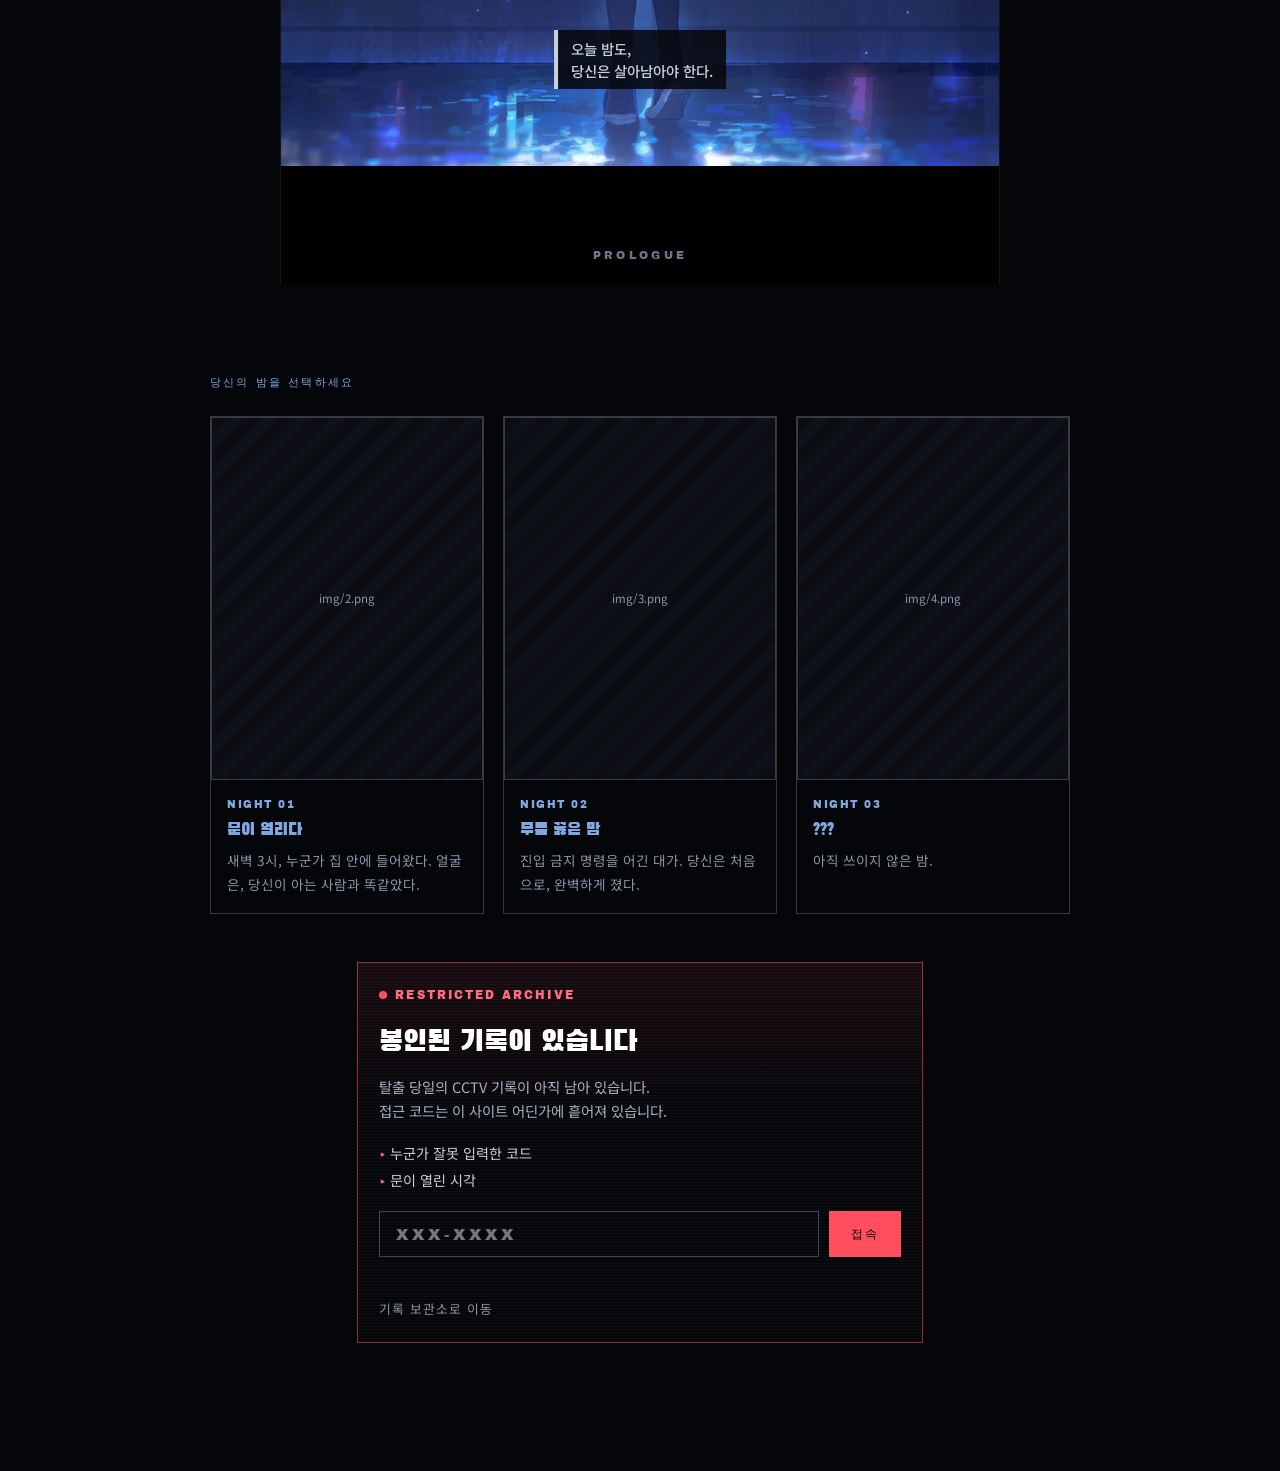
==== commit a30289ea: "Update text descriptions in index.html" ====
--- a/index.html
+++ b/index.html
@@ -80,12 +80,12 @@
     <div class="ph"><b>img/28.png</b>현재 · 비 내리는 밤의 도시, 아파트 단지 불빛</div>
     <div class="o tl cap " style="--i:0">현재.</div>
   </section>
-  <div class="gap"></div>
+  <div class="gut">그리고 — 당신.</div>
   <section class="cut std">
     <img src="img/29.png" alt="">
-    <div class="ph"><b>img/29.png</b>원룸, 모니터 불빛에 비친 NULL의 뒷모습</div>
+    <div class="ph"><b>img/29.png</b>1인칭 시점 · 어두운 원룸, 모니터에 띄운 채용 공고, 화면 앞 책상에 놓인 손</div>
     <div class="o tr ui " style="--i:0"><span class="h">공공기관 채용 공고</span>히어로관리국 행정지원직<br>지원 자격: <mark>능력 무관</mark></div>
-    <div class="o bl think " style="--i:1">능력 무관…</div>
+    <div class="o bl cap dark" style="--i:1">당신이 찾던 자리였다.</div>
   </section>
   <div class="gap"></div>
   <section class="cut strip-s">
@@ -102,39 +102,38 @@
   <div class="gut">숫자 두 개의 순서.<br><span class="dim">그게 전부였다.</span><br><span class="hid">첫 번째 숫자는 여기에 있다.</span></div>
   <section class="cut sq">
     <img src="img/32.png" alt="">
-    <div class="ph"><b>img/32.png</b>휴대폰 화면, 도착한 합격 문자</div>
+    <div class="ph"><b>img/32.png</b>1인칭 시점 · 손에 쥔 휴대폰, 도착한 합격 문자</div>
     <div class="o bc ui " style="--i:0"><span class="h">[히어로관리국]</span>최종 합격을 축하드립니다.<br>배정 부서: <mark>현장대응 1팀</mark></div>
   </section>
   <div class="gap"></div>
   <section class="cut strip-s">
     <img src="img/33.png" alt="">
-    <div class="ph"><b>img/33.png</b>굳어버린 NULL의 얼굴 반쪽</div>
-    <div class="o mr think " style="--i:0">……현장?</div>
+    <div class="ph"><b>img/33.png</b>손에서 미끄러져 떨어지는 휴대폰, 아직 켜진 화면 (휴대폰은 화면 왼쪽)</div>
+    <div class="o mr cap dark" style="--i:0">당신은 그 문장을<br>세 번 읽었다.</div>
   </section>
   <div class="gap m"></div>
   <section class="cut wide">
     <img src="img/34.png" alt="">
-    <div class="ph"><b>img/34.png</b>브리핑룸, 테이블 건너편 무표정한 담당관, 뒤편에 앉은 히어로들의 실루엣</div>
+    <div class="ph"><b>img/34.png</b>1인칭 시점 · 테이블 건너편에서 당신을 바라보는 담당관, 뒤편에 앉은 히어로들의 실루엣</div>
     <div class="o tl say box t-r" style="--i:0">정정은 불가합니다.<br>등록된 코드는 변경이 안 돼서요.</div>
-    <div class="o br say box t-r" style="--i:1">아니, 저는 능력이<br>없는데요—</div>
   </section>
-  <div class="gap"></div>
+  <div class="gut"><span class="dim">……</span></div>
   <section class="cut tall">
     <img src="img/35.png" alt="">
-    <div class="ph"><b>img/35.png</b>서류를 넘기는 담당관 클로즈업, 안경 너머 건조한 눈</div>
+    <div class="ph"><b>img/35.png</b>담당관 클로즈업, 서류 너머로 정면(당신)을 똑바로 보는 건조한 눈</div>
     <div class="o tr say" style="--i:0">압니다.</div>
   </section>
   <div class="gap"></div>
   <section class="cut wide inset r">
     <img src="img/36.png" alt="">
-    <div class="ph"><b>img/36.png</b>출입증 클로즈업</div>
+    <div class="ph"><b>img/36.png</b>1인칭 시점 · 건네받은 출입증을 쥔 손</div>
     <div class="o ml ui " style="--i:0"><span class="h">HERO ID</span>CODE : NULL<br>능력 등급 : <mark>해당 없음</mark><br>소속 : 현장대응 1팀</div>
   </section>
-  <div class="gut tall">능력자들은 히어로를 '배신자'라고 부른다.<br><br>그리고 그 배신자들 중에,<br><span class="dim">가장 만만한 표적이 생겼다.</span></div>
+  <div class="gut tall">능력자들은 히어로를 '배신자'라고 부른다.<br><br>그리고 그 배신자들 중에,<br><span class="dim">가장 만만한 표적이 생겼다.</span><br><br>당신이다.</div>
   <section class="cut xtall">
     <img src="img/37.png" alt="">
-    <div class="ph"><b>img/37.png</b>옥상 끝, 도시 불빛을 등진 NULL의 실루엣, 바람에 날리는 재킷</div>
-    <div class="o bc cap dark" style="--i:0">오늘 밤도, 살아남아야 한다.</div>
+    <div class="ph"><b>img/37.png</b>1인칭 시점 · 옥상 끝에서 내려다본 밤의 도시, 화면 아래 난간을 짚은 손</div>
+    <div class="o bc cap dark" style="--i:0">오늘 밤도,<br>당신은 살아남아야 한다.</div>
   </section>
   <div class="strip-end">PROLOGUE</div>
 </main>
